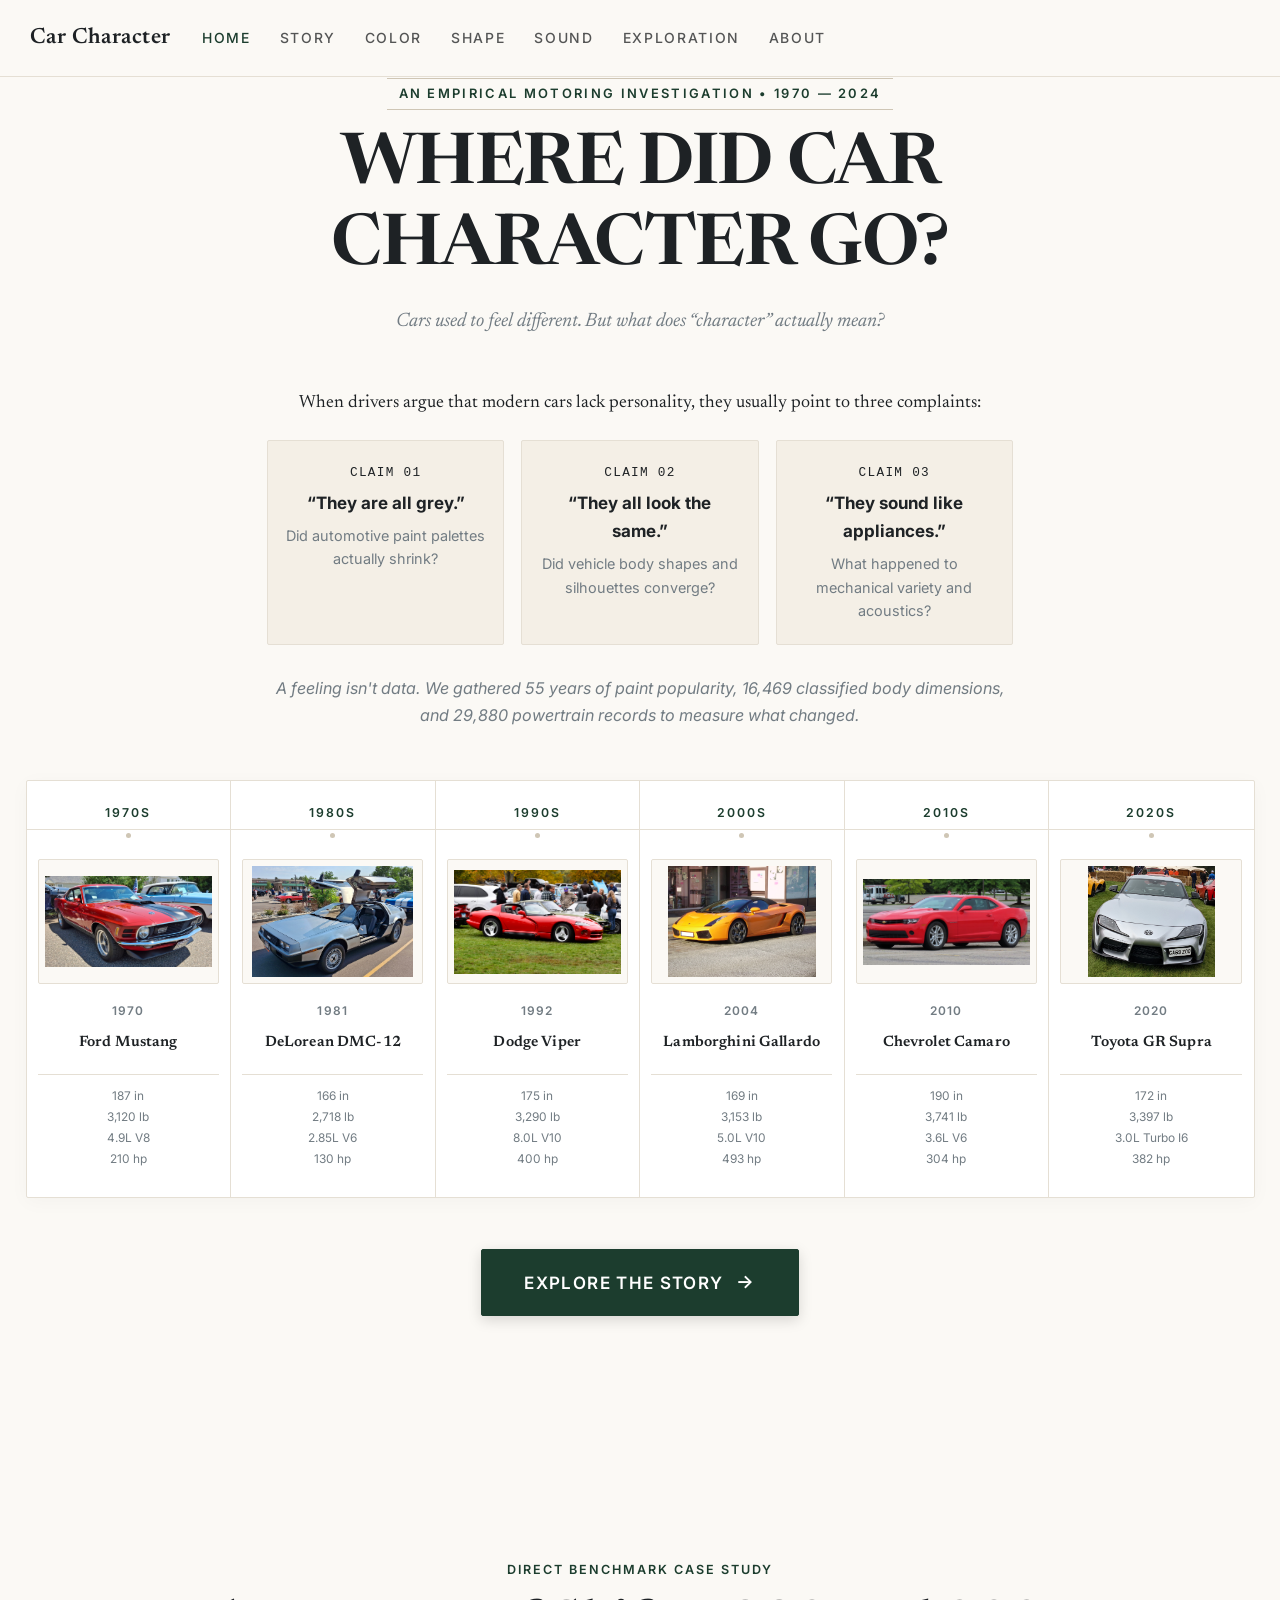
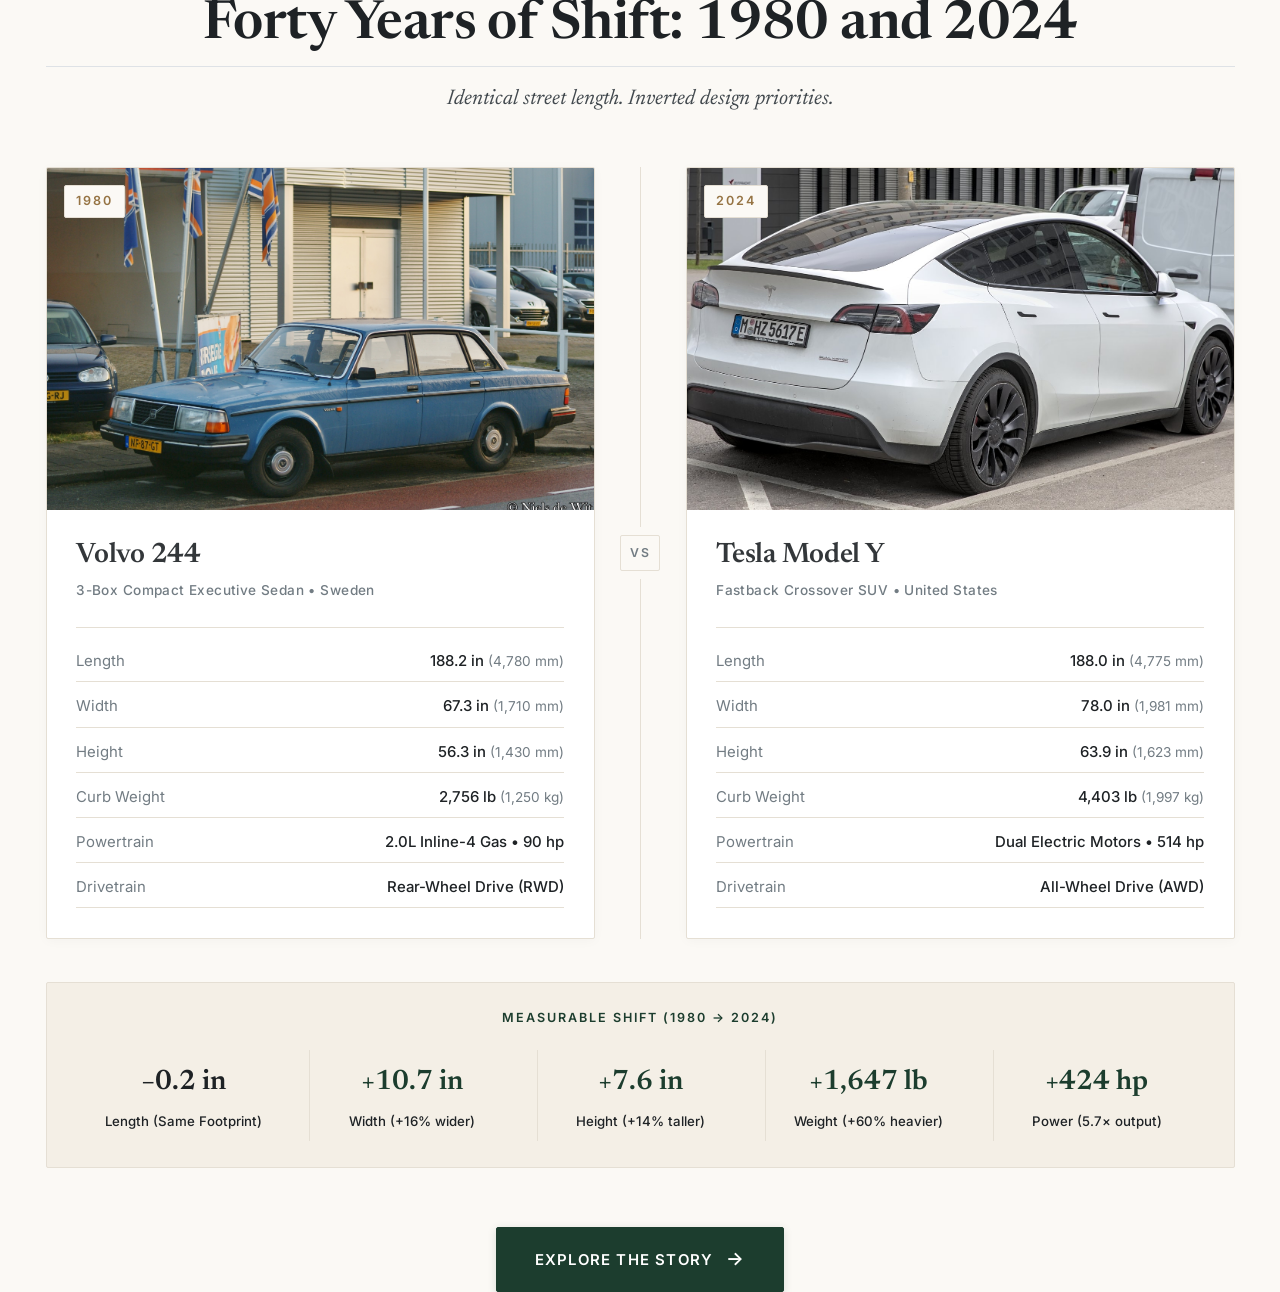
==== index.html @ 87f4a68a "Built site for gh-pages" ====
<!DOCTYPE html>
<html xmlns="http://www.w3.org/1999/xhtml" lang="en" xml:lang="en"><head>

<meta charset="utf-8">
<meta name="generator" content="quarto-1.10.18">

<meta name="viewport" content="width=device-width, initial-scale=1.0, user-scalable=yes">


<title>Car Character</title>
<style>
/* Default styles provided by pandoc.
** See https://pandoc.org/MANUAL.html#variables-for-html for config info.
*/
span.smallcaps{font-variant: small-caps;}
div.columns{display: flex; gap: 1.5em;}
div.column{flex: auto;}
@media screen {
div.columns{gap: min(4vw, 1.5em);}
div.column{overflow-x: auto;}
}
div.hanging-indent{margin-left: 1.5em; text-indent: -1.5em;}
ul.task-list{list-style: none;}
ul.task-list li input[type="checkbox"] {
  width: 0.8em;
  margin: 0 0.8em 0.2em -1em; /* quarto-specific, see https://github.com/quarto-dev/quarto-cli/issues/4556 */ 
  vertical-align: middle;
}
</style>


<script src="site_libs/quarto-nav/quarto-nav.js"></script>
<script src="site_libs/quarto-nav/headroom.min.js"></script>
<script src="site_libs/clipboard/clipboard.min.js"></script>
<script src="site_libs/quarto-search/autocomplete.umd.js"></script>
<script src="site_libs/quarto-search/fuse.min.js"></script>
<script src="site_libs/quarto-search/quarto-search.js"></script>
<meta name="quarto:offset" content="./">
<script src="site_libs/quarto-html/quarto.js" type="module"></script>
<script src="site_libs/quarto-html/tabsets/tabsets.js" type="module"></script>
<script src="site_libs/quarto-html/popper.min.js"></script>
<script src="site_libs/quarto-html/tippy.umd.min.js"></script>
<script src="site_libs/quarto-html/anchor.min.js"></script>
<link href="site_libs/quarto-html/tippy.css" rel="stylesheet">
<link href="site_libs/quarto-html/quarto-syntax-highlighting-64a204ab8560d761af7679ceaba22944.css" rel="stylesheet" id="quarto-text-highlighting-styles">
<script src="site_libs/bootstrap/bootstrap.min.js"></script>
<link href="site_libs/bootstrap/bootstrap-icons.css" rel="stylesheet">
<link href="site_libs/bootstrap/bootstrap-8f83ba16321a7fef8bc7299ee1375644.min.css" rel="stylesheet" append-hash="true" id="quarto-bootstrap" data-mode="light">
<script id="quarto-search-options" type="application/json">{
  "location": "navbar",
  "copy-button": false,
  "collapse-after": 3,
  "panel-placement": "end",
  "type": "overlay",
  "limit": 50,
  "keyboard-shortcut": [
    "f",
    "/",
    "s"
  ],
  "show-item-context": false,
  "language": {
    "search-no-results-text": "No results",
    "search-matching-documents-text": "matching documents",
    "search-copy-link-title": "Copy link to search",
    "search-hide-matches-text": "Hide additional matches",
    "search-more-match-text": "more match in this document",
    "search-more-matches-text": "more matches in this document",
    "search-clear-button-title": "Clear",
    "search-text-placeholder": "",
    "search-detached-cancel-button-title": "Cancel",
    "search-submit-button-title": "Submit",
    "search-label": "Search"
  }
}</script>


<link rel="stylesheet" href="styles.css">
</head>

<body class="nav-fixed fullcontent quarto-light">

<div id="quarto-search-results"></div>
  <header id="quarto-header" class="headroom fixed-top">
    <nav class="navbar navbar-expand-lg " data-bs-theme="dark">
      <div class="navbar-container container-fluid">
      <div class="navbar-brand-container mx-auto">
    <a class="navbar-brand" href="./index.html">
    <span class="navbar-title">Car Character</span>
    </a>
  </div>
            <div id="quarto-search" class="" title="Search"></div>
          <button class="navbar-toggler" type="button" data-bs-toggle="collapse" data-bs-target="#navbarCollapse" aria-controls="navbarCollapse" role="menu" aria-expanded="false" aria-label="Toggle navigation" onclick="if (window.quartoToggleHeadroom) { window.quartoToggleHeadroom(); }">
  <span class="navbar-toggler-icon"></span>
</button>
          <div class="collapse navbar-collapse" id="navbarCollapse">
            <ul class="navbar-nav navbar-nav-scroll me-auto">
  <li class="nav-item">
    <a class="nav-link active" href="./index.html" aria-current="page"> 
<span class="menu-text">Home</span></a>
  </li>  
  <li class="nav-item">
    <a class="nav-link" href="./story.html"> 
<span class="menu-text">Story</span></a>
  </li>  
  <li class="nav-item">
    <a class="nav-link" href="./color.html"> 
<span class="menu-text">Color</span></a>
  </li>  
  <li class="nav-item">
    <a class="nav-link" href="./shape.html"> 
<span class="menu-text">Shape</span></a>
  </li>  
  <li class="nav-item">
    <a class="nav-link" href="./sound.html"> 
<span class="menu-text">Sound</span></a>
  </li>  
  <li class="nav-item">
    <a class="nav-link" href="./exploration.html"> 
<span class="menu-text">Exploration</span></a>
  </li>  
  <li class="nav-item">
    <a class="nav-link" href="./about.html"> 
<span class="menu-text">About</span></a>
  </li>  
</ul>
          </div> <!-- /navcollapse -->
            <div class="quarto-navbar-tools">
</div>
      </div> <!-- /container-fluid -->
    </nav>
</header>
<!-- content -->
<div id="quarto-content" class="quarto-container page-layout-custom page-navbar">
<!-- sidebar -->
<!-- margin-sidebar -->
<!-- main -->




<div class="seven-decades-section">
  <!-- MAIN HERO HEADING -->
  <div class="seven-decades-header">
    <div class="hero-eyebrow">An Empirical Motoring Investigation • 1970 — 2024</div>
    <h1 class="timeline-headline" style="font-size: clamp(2.4rem, 5.5vw, 4.4rem); letter-spacing: -0.02em; text-transform: uppercase;">Where did car character go?</h1>
    <p class="timeline-subtitle" style="max-width: 680px; margin: 1rem auto 0; font-size: 1.15rem; color: var(--text-muted); line-height: 1.6;">
      Cars used to feel different. But what does “character” actually mean?
    </p>
  </div>

  <!-- THE THREE ENTHUSIAST CLAIMS -->
  <div style="max-width: 780px; margin: 0 auto 3rem; text-align: center; padding: 0 1rem;">
    <p style="font-family: var(--font-serif); font-size: 1.05rem; color: var(--text-ink); line-height: 1.7; margin-bottom: 1.25rem;">
      When drivers argue that modern cars lack personality, they usually point to three complaints:
    </p>
    <div style="display: grid; grid-template-columns: repeat(auto-fit, minmax(220px, 1fr)); gap: 1rem; margin-bottom: 1.75rem;">
      <div style="background: var(--bg-cream); border: 1px solid var(--border-rule); padding: 1.25rem 1rem; border-radius: 2px;">
        <span style="display:block; font-family: ui-monospace, monospace; font-size: 0.75rem; letter-spacing: 0.1em; color: var(--color-gold); margin-bottom: 0.35rem;">CLAIM 01</span>
        <strong style="color: var(--text-ink); font-size: 1rem;">“They are all grey.”</strong>
        <p style="font-size: 0.85rem; color: var(--text-muted); margin: 0.4rem 0 0;">Did automotive paint palettes actually shrink?</p>
      </div>
      <div style="background: var(--bg-cream); border: 1px solid var(--border-rule); padding: 1.25rem 1rem; border-radius: 2px;">
        <span style="display:block; font-family: ui-monospace, monospace; font-size: 0.75rem; letter-spacing: 0.1em; color: var(--color-gold); margin-bottom: 0.35rem;">CLAIM 02</span>
        <strong style="color: var(--text-ink); font-size: 1rem;">“They all look the same.”</strong>
        <p style="font-size: 0.85rem; color: var(--text-muted); margin: 0.4rem 0 0;">Did vehicle body shapes and silhouettes converge?</p>
      </div>
      <div style="background: var(--bg-cream); border: 1px solid var(--border-rule); padding: 1.25rem 1rem; border-radius: 2px;">
        <span style="display:block; font-family: ui-monospace, monospace; font-size: 0.75rem; letter-spacing: 0.1em; color: var(--color-gold); margin-bottom: 0.35rem;">CLAIM 03</span>
        <strong style="color: var(--text-ink); font-size: 1rem;">“They sound like appliances.”</strong>
        <p style="font-size: 0.85rem; color: var(--text-muted); margin: 0.4rem 0 0;">What happened to mechanical variety and acoustics?</p>
      </div>
    </div>
    <p style="font-size: 0.95rem; color: var(--text-muted); font-style: italic;">
      A feeling isn't data. We gathered 55 years of paint popularity, 16,469 classified body dimensions, and 29,880 powertrain records to measure what changed.
    </p>
  </div>

  <!-- SIX EQUAL VERTICAL PANELS: PHOTOGRAPHIC PROGRESSION -->
  <div class="seven-decades-container">
    <div class="timeline-horizon-line"></div>
    <div class="seven-decades-grid">

      <!-- 1970s -->
      <div class="decade-panel">
        <span class="panel-decade-badge">1970s</span>
        <div class="panel-horizon-node"></div>
        <div class="panel-image-frame">
          <img src="1970s/1970_ford_mustang.jpg" alt="1970 Ford Mustang" class="panel-car-img" loading="lazy">
        </div>
        <div class="panel-meta">
          <span class="panel-year">1970</span>
          <span class="panel-model">Ford Mustang</span>
          <div class="panel-specs">
            <span>187 in</span>
            <span>3,120 lb</span>
            <span>4.9L V8</span>
            <span>210 hp</span>
          </div>
        </div>
      </div>

      <!-- 1980s -->
      <div class="decade-panel">
        <span class="panel-decade-badge">1980s</span>
        <div class="panel-horizon-node"></div>
        <div class="panel-image-frame">
          <img src="1980s/1981_delorean_dmc12.jpg" alt="1981 DeLorean DMC-12" class="panel-car-img" loading="lazy">
        </div>
        <div class="panel-meta">
          <span class="panel-year">1981</span>
          <span class="panel-model">DeLorean DMC-12</span>
          <div class="panel-specs">
            <span>166 in</span>
            <span>2,718 lb</span>
            <span>2.85L V6</span>
            <span>130 hp</span>
          </div>
        </div>
      </div>

      <!-- 1990s -->
      <div class="decade-panel">
        <span class="panel-decade-badge">1990s</span>
        <div class="panel-horizon-node"></div>
        <div class="panel-image-frame">
          <img src="1990s/1992_dodge_viper.jpg" alt="1992 Dodge Viper" class="panel-car-img" loading="lazy">
        </div>
        <div class="panel-meta">
          <span class="panel-year">1992</span>
          <span class="panel-model">Dodge Viper</span>
          <div class="panel-specs">
            <span>175 in</span>
            <span>3,290 lb</span>
            <span>8.0L V10</span>
            <span>400 hp</span>
          </div>
        </div>
      </div>

      <!-- 2000s -->
      <div class="decade-panel">
        <span class="panel-decade-badge">2000s</span>
        <div class="panel-horizon-node"></div>
        <div class="panel-image-frame">
          <img src="2000s/2004_lamborghini_gallardo.jpg" alt="2004 Lamborghini Gallardo" class="panel-car-img" loading="lazy">
        </div>
        <div class="panel-meta">
          <span class="panel-year">2004</span>
          <span class="panel-model">Lamborghini Gallardo</span>
          <div class="panel-specs">
            <span>169 in</span>
            <span>3,153 lb</span>
            <span>5.0L V10</span>
            <span>493 hp</span>
          </div>
        </div>
      </div>

      <!-- 2010s -->
      <div class="decade-panel">
        <span class="panel-decade-badge">2010s</span>
        <div class="panel-horizon-node"></div>
        <div class="panel-image-frame">
          <img src="2010s/2010_chevrolet_camaro.jpg" alt="2010 Chevrolet Camaro" class="panel-car-img" loading="lazy">
        </div>
        <div class="panel-meta">
          <span class="panel-year">2010</span>
          <span class="panel-model">Chevrolet Camaro</span>
          <div class="panel-specs">
            <span>190 in</span>
            <span>3,741 lb</span>
            <span>3.6L V6</span>
            <span>304 hp</span>
          </div>
        </div>
      </div>

      <!-- 2020s -->
      <div class="decade-panel">
        <span class="panel-decade-badge">2020s</span>
        <div class="panel-horizon-node"></div>
        <div class="panel-image-frame">
          <img src="2020s/2020_toyota_gr_supra.jpg" alt="2020 Toyota GR Supra" class="panel-car-img" loading="lazy">
        </div>
        <div class="panel-meta">
          <span class="panel-year">2020</span>
          <span class="panel-model">Toyota GR Supra</span>
          <div class="panel-specs">
            <span>172 in</span>
            <span>3,397 lb</span>
            <span>3.0L Turbo I6</span>
            <span>382 hp</span>
          </div>
        </div>
      </div>

    </div>
  </div>

  <!-- MAIN CALL TO ACTION -->
  <div style="text-align: center; margin: 3rem 0 5rem;">
    <a href="story.html" class="final-cta-button" style="display: inline-flex; width: auto; padding: 1rem 2.5rem; font-size: 1rem; box-shadow: 0 4px 14px rgba(0,0,0,0.15);">
      <span>EXPLORE THE STORY</span>
      <span class="cta-arrow">→</span>
    </a>
  </div>
</div>

<!-- CASE STUDY: FORTY YEARS (1980 VS 2024) -->
<div class="comparison-section">
  <div class="comparison-header">
    <div class="comparison-eyebrow">Direct Benchmark Case Study</div>
    <h2 class="comparison-title">Forty Years of Shift: 1980 and 2024</h2>
    <p class="comparison-subtitle">Identical street length. Inverted design priorities.</p>
  </div>

  <div class="comparison-stage">
    <!-- Older Car: Volvo 244 -->
    <div class="car-card older-car">
      <div class="car-media">
        <img src="images/1980s.jpg" alt="1980 Volvo 244" class="car-photo">
        <span class="era-tag">1980</span>
      </div>
      <div class="car-meta">
        <h3 class="car-name">Volvo 244</h3>
        <div class="car-category">3-Box Compact Executive Sedan • Sweden</div>
        
        <dl class="car-specs-grid">
          <div class="spec-row">
            <dt>Length</dt>
            <dd>188.2 in <span class="spec-metric">(4,780 mm)</span></dd>
          </div>
          <div class="spec-row">
            <dt>Width</dt>
            <dd>67.3 in <span class="spec-metric">(1,710 mm)</span></dd>
          </div>
          <div class="spec-row">
            <dt>Height</dt>
            <dd>56.3 in <span class="spec-metric">(1,430 mm)</span></dd>
          </div>
          <div class="spec-row">
            <dt>Curb Weight</dt>
            <dd>2,756 lb <span class="spec-metric">(1,250 kg)</span></dd>
          </div>
          <div class="spec-row">
            <dt>Powertrain</dt>
            <dd>2.0L Inline-4 Gas • 90 hp</dd>
          </div>
          <div class="spec-row">
            <dt>Drivetrain</dt>
            <dd>Rear-Wheel Drive (RWD)</dd>
          </div>
        </dl>
      </div>
    </div>

    <!-- Divider / Time Bridge -->
    <div class="comparison-bridge">
      <div class="bridge-line"></div>
      <div class="bridge-badge">VS</div>
      <div class="bridge-line"></div>
    </div>

    <!-- Modern Car: Tesla Model Y -->
    <div class="car-card modern-car">
      <div class="car-media">
        <img src="images/2020s.jpg" alt="2020s Tesla Model Y" class="car-photo">
        <span class="era-tag">2024</span>
      </div>
      <div class="car-meta">
        <h3 class="car-name">Tesla Model Y</h3>
        <div class="car-category">Fastback Crossover SUV • United States</div>
        
        <dl class="car-specs-grid">
          <div class="spec-row">
            <dt>Length</dt>
            <dd>188.0 in <span class="spec-metric">(4,775 mm)</span></dd>
          </div>
          <div class="spec-row">
            <dt>Width</dt>
            <dd>78.0 in <span class="spec-metric">(1,981 mm)</span></dd>
          </div>
          <div class="spec-row">
            <dt>Height</dt>
            <dd>63.9 in <span class="spec-metric">(1,623 mm)</span></dd>
          </div>
          <div class="spec-row">
            <dt>Curb Weight</dt>
            <dd>4,403 lb <span class="spec-metric">(1,997 kg)</span></dd>
          </div>
          <div class="spec-row">
            <dt>Powertrain</dt>
            <dd>Dual Electric Motors • 514 hp</dd>
          </div>
          <div class="spec-row">
            <dt>Drivetrain</dt>
            <dd>All-Wheel Drive (AWD)</dd>
          </div>
        </dl>
      </div>
    </div>
  </div>

  <!-- Delta / Data Insight Strip -->
  <div class="comparison-delta-strip">
    <div class="delta-header">MEASURABLE SHIFT (1980 → 2024)</div>
    <div class="delta-grid">
      <div class="delta-item">
        <span class="delta-value">−0.2 in</span>
        <span class="delta-label">Length (Same Footprint)</span>
      </div>
      <div class="delta-item highlight">
        <span class="delta-value">+10.7 in</span>
        <span class="delta-label">Width (+16% wider)</span>
      </div>
      <div class="delta-item highlight">
        <span class="delta-value">+7.6 in</span>
        <span class="delta-label">Height (+14% taller)</span>
      </div>
      <div class="delta-item highlight">
        <span class="delta-value">+1,647 lb</span>
        <span class="delta-label">Weight (+60% heavier)</span>
      </div>
      <div class="delta-item highlight">
        <span class="delta-value">+424 hp</span>
        <span class="delta-label">Power (5.7× output)</span>
      </div>
    </div>
  </div>

  <!-- Navigation CTA Box -->
  <div style="text-align: center; margin: 3.5rem 0 1rem;">
    <a href="story.html" class="final-cta-button" style="display: inline-flex; width: auto; padding: 0.95rem 2.25rem;">
      <span>EXPLORE THE STORY</span>
      <span class="cta-arrow">→</span>
    </a>
  </div>
</div>




<script id="quarto-html-after-body" type="application/javascript">
  window.document.addEventListener("DOMContentLoaded", function (event) {
    const icon = "";
    const anchorJS = new window.AnchorJS();
    anchorJS.options = {
      placement: 'right',
      icon: icon
    };
    anchorJS.add('.anchored');
    const isCodeAnnotation = (el) => {
      for (const clz of el.classList) {
        if (clz.startsWith('code-annotation-')) {                     
          return true;
        }
      }
      return false;
    }
    const onCopySuccess = function(e) {
      // button target
      const button = e.trigger;
      // don't keep focus
      button.blur();
      // flash "checked"
      button.classList.add('code-copy-button-checked');
      var currentTitle = button.getAttribute("title");
      button.setAttribute("title", "Copied!");
      let tooltip;
      if (window.bootstrap) {
        button.setAttribute("data-bs-toggle", "tooltip");
        button.setAttribute("data-bs-placement", "left");
        button.setAttribute("data-bs-title", "Copied!");
        tooltip = new bootstrap.Tooltip(button, 
          { trigger: "manual", 
            customClass: "code-copy-button-tooltip",
            offset: [0, -8]});
        tooltip.show();    
      }
      setTimeout(function() {
        if (tooltip) {
          tooltip.hide();
          button.removeAttribute("data-bs-title");
          button.removeAttribute("data-bs-toggle");
          button.removeAttribute("data-bs-placement");
        }
        button.setAttribute("title", currentTitle);
        button.classList.remove('code-copy-button-checked');
      }, 1000);
      // clear code selection
      e.clearSelection();
    }
    const getTextToCopy = function(trigger) {
      const outerScaffold = trigger.parentElement.cloneNode(true);
      const codeEl = outerScaffold.querySelector('code');
      for (const childEl of codeEl.children) {
        if (isCodeAnnotation(childEl)) {
          childEl.remove();
        }
      }
      return codeEl.innerText;
    }
    const clipboard = new window.ClipboardJS('.code-copy-button:not([data-in-quarto-modal])', {
      text: getTextToCopy
    });
    clipboard.on('success', onCopySuccess);
    if (window.document.getElementById('quarto-embedded-source-code-modal')) {
      const clipboardModal = new window.ClipboardJS('.code-copy-button[data-in-quarto-modal]', {
        text: getTextToCopy,
        container: window.document.getElementById('quarto-embedded-source-code-modal')
      });
      clipboardModal.on('success', onCopySuccess);
    }
      var localhostRegex = new RegExp(/^(?:http|https):\/\/localhost\:?[0-9]*\//);
      var mailtoRegex = new RegExp(/^mailto:/);
        var filterRegex = new RegExp('/' + window.location.host + '/');
      var isInternal = (href) => {
          return filterRegex.test(href) || localhostRegex.test(href) || mailtoRegex.test(href);
      }
      // Inspect non-navigation links and adorn them if external
     var links = window.document.querySelectorAll('a[href]:not(.nav-link):not(.navbar-brand):not(.toc-action):not(.sidebar-link):not(.sidebar-item-toggle):not(.pagination-link):not(.no-external):not([aria-hidden]):not(.dropdown-item):not(.quarto-navigation-tool):not(.about-link)');
      for (var i=0; i<links.length; i++) {
        const link = links[i];
        if (!isInternal(link.href)) {
          // undo the damage that might have been done by quarto-nav.js in the case of
          // links that we want to consider external
          if (link.dataset.originalHref !== undefined) {
            link.href = link.dataset.originalHref;
          }
        }
      }
    function tippyHover(el, contentFn, onTriggerFn, onUntriggerFn) {
      const config = {
        allowHTML: true,
        maxWidth: 500,
        delay: 100,
        arrow: false,
        appendTo: function(el) {
            return el.parentElement;
        },
        interactive: true,
        interactiveBorder: 10,
        theme: 'quarto',
        placement: 'bottom-start',
      };
      if (contentFn) {
        config.content = contentFn;
      }
      if (onTriggerFn) {
        config.onTrigger = onTriggerFn;
      }
      if (onUntriggerFn) {
        config.onUntrigger = onUntriggerFn;
      }
      window.tippy(el, config); 
    }
    const noterefs = window.document.querySelectorAll('a[role="doc-noteref"]');
    for (var i=0; i<noterefs.length; i++) {
      const ref = noterefs[i];
      tippyHover(ref, function() {
        // use id or data attribute instead here
        let href = ref.getAttribute('data-footnote-href') || ref.getAttribute('href');
        try { href = new URL(href).hash; } catch {}
        const id = href.replace(/^#\/?/, "");
        const note = window.document.getElementById(id);
        if (note) {
          return note.innerHTML;
        } else {
          return "";
        }
      });
    }
    const xrefs = window.document.querySelectorAll('a.quarto-xref');
    const processXRef = (id, note) => {
      // Strip column container classes
      const stripColumnClz = (el) => {
        el.classList.remove("page-full", "page-columns");
        if (el.children) {
          for (const child of el.children) {
            stripColumnClz(child);
          }
        }
      }
      stripColumnClz(note)
      if (id === null || id.startsWith('sec-')) {
        // Special case sections, only their first couple elements
        const container = document.createElement("div");
        if (note.children && note.children.length > 2) {
          container.appendChild(note.children[0].cloneNode(true));
          for (let i = 1; i < note.children.length; i++) {
            const child = note.children[i];
            if (child.tagName === "P" && child.innerText === "") {
              continue;
            } else {
              container.appendChild(child.cloneNode(true));
              break;
            }
          }
          if (window.Quarto?.typesetMath) {
            window.Quarto.typesetMath(container);
          }
          return container.innerHTML
        } else {
          if (window.Quarto?.typesetMath) {
            window.Quarto.typesetMath(note);
          }
          return note.innerHTML;
        }
      } else {
        // Remove any anchor links if they are present
        const anchorLink = note.querySelector('a.anchorjs-link');
        if (anchorLink) {
          anchorLink.remove();
        }
        if (window.Quarto?.typesetMath) {
          window.Quarto.typesetMath(note);
        }
        if (note.classList.contains("callout")) {
          return note.outerHTML;
        } else {
          return note.innerHTML;
        }
      }
    }
    for (var i=0; i<xrefs.length; i++) {
      const xref = xrefs[i];
      tippyHover(xref, undefined, function(instance) {
        instance.disable();
        let url = xref.getAttribute('href');
        let hash = undefined; 
        if (url.startsWith('#')) {
          hash = url;
        } else {
          try { hash = new URL(url).hash; } catch {}
        }
        if (hash) {
          const id = hash.replace(/^#\/?/, "");
          const note = window.document.getElementById(id);
          if (note !== null) {
            try {
              const html = processXRef(id, note.cloneNode(true));
              instance.setContent(html);
            } finally {
              instance.enable();
              instance.show();
            }
          } else {
            // See if we can fetch this
            fetch(url.split('#')[0])
            .then(res => res.text())
            .then(html => {
              const parser = new DOMParser();
              const htmlDoc = parser.parseFromString(html, "text/html");
              const note = htmlDoc.getElementById(id);
              if (note !== null) {
                const html = processXRef(id, note);
                instance.setContent(html);
              } 
            }).finally(() => {
              instance.enable();
              instance.show();
            });
          }
        } else {
          // See if we can fetch a full url (with no hash to target)
          // This is a special case and we should probably do some content thinning / targeting
          fetch(url)
          .then(res => res.text())
          .then(html => {
            const parser = new DOMParser();
            const htmlDoc = parser.parseFromString(html, "text/html");
            const note = htmlDoc.querySelector('main.content');
            if (note !== null) {
              // This should only happen for chapter cross references
              // (since there is no id in the URL)
              // remove the first header
              if (note.children.length > 0 && note.children[0].tagName === "HEADER") {
                note.children[0].remove();
              }
              const html = processXRef(null, note);
              instance.setContent(html);
            } 
          }).finally(() => {
            instance.enable();
            instance.show();
          });
        }
      }, function(instance) {
      });
    }
        let selectedAnnoteEl;
        const selectorForAnnotation = ( cell, annotation) => {
          let cellAttr = 'data-code-cell="' + cell + '"';
          let lineAttr = 'data-code-annotation="' +  annotation + '"';
          const selector = 'span[' + cellAttr + '][' + lineAttr + ']';
          return selector;
        }
        const selectCodeLines = (annoteEl) => {
          const doc = window.document;
          const targetCell = annoteEl.getAttribute("data-target-cell");
          const targetAnnotation = annoteEl.getAttribute("data-target-annotation");
          const annoteSpan = window.document.querySelector(selectorForAnnotation(targetCell, targetAnnotation));
          const lines = annoteSpan.getAttribute("data-code-lines").split(",");
          const lineIds = lines.map((line) => {
            return targetCell + "-" + line;
          })
          let top = null;
          let height = null;
          let parent = null;
          if (lineIds.length > 0) {
              //compute the position of the single el (top and bottom and make a div)
              const el = window.document.getElementById(lineIds[0]);
              top = el.offsetTop;
              height = el.offsetHeight;
              parent = el.parentElement.parentElement;
            if (lineIds.length > 1) {
              const lastEl = window.document.getElementById(lineIds[lineIds.length - 1]);
              const bottom = lastEl.offsetTop + lastEl.offsetHeight;
              height = bottom - top;
            }
            if (top !== null && height !== null && parent !== null) {
              // cook up a div (if necessary) and position it 
              let div = window.document.getElementById("code-annotation-line-highlight");
              if (div === null) {
                div = window.document.createElement("div");
                div.setAttribute("id", "code-annotation-line-highlight");
                div.style.position = 'absolute';
                parent.appendChild(div);
              }
              div.style.top = top - 2 + "px";
              div.style.height = height + 4 + "px";
              div.style.left = 0;
              let gutterDiv = window.document.getElementById("code-annotation-line-highlight-gutter");
              if (gutterDiv === null) {
                gutterDiv = window.document.createElement("div");
                gutterDiv.setAttribute("id", "code-annotation-line-highlight-gutter");
                gutterDiv.style.position = 'absolute';
                const codeCell = window.document.getElementById(targetCell);
                const gutter = codeCell.querySelector('.code-annotation-gutter');
                gutter.appendChild(gutterDiv);
              }
              gutterDiv.style.top = top - 2 + "px";
              gutterDiv.style.height = height + 4 + "px";
            }
            selectedAnnoteEl = annoteEl;
          }
        };
        const unselectCodeLines = () => {
          const elementsIds = ["code-annotation-line-highlight", "code-annotation-line-highlight-gutter"];
          elementsIds.forEach((elId) => {
            const div = window.document.getElementById(elId);
            if (div) {
              div.remove();
            }
          });
          selectedAnnoteEl = undefined;
        };
          // Handle positioning of the toggle
      window.addEventListener(
        "resize",
        throttle(() => {
          elRect = undefined;
          if (selectedAnnoteEl) {
            selectCodeLines(selectedAnnoteEl);
          }
        }, 10)
      );
      function throttle(fn, ms) {
      let throttle = false;
      let timer;
        return (...args) => {
          if(!throttle) { // first call gets through
              fn.apply(this, args);
              throttle = true;
          } else { // all the others get throttled
              if(timer) clearTimeout(timer); // cancel #2
              timer = setTimeout(() => {
                fn.apply(this, args);
                timer = throttle = false;
              }, ms);
          }
        };
      }
        // Attach click handler to the DT
        const annoteDls = window.document.querySelectorAll('dt[data-target-cell]');
        for (const annoteDlNode of annoteDls) {
          annoteDlNode.addEventListener('click', (event) => {
            const clickedEl = event.target;
            if (clickedEl !== selectedAnnoteEl) {
              unselectCodeLines();
              const activeEl = window.document.querySelector('dt[data-target-cell].code-annotation-active');
              if (activeEl) {
                activeEl.classList.remove('code-annotation-active');
              }
              selectCodeLines(clickedEl);
              clickedEl.classList.add('code-annotation-active');
            } else {
              // Unselect the line
              unselectCodeLines();
              clickedEl.classList.remove('code-annotation-active');
            }
          });
        }
    const findCites = (el) => {
      const parentEl = el.parentElement;
      if (parentEl) {
        const cites = parentEl.dataset.cites;
        if (cites) {
          return {
            el,
            cites: cites.split(' ')
          };
        } else {
          return findCites(el.parentElement)
        }
      } else {
        return undefined;
      }
    };
    var bibliorefs = window.document.querySelectorAll('a[role="doc-biblioref"]');
    for (var i=0; i<bibliorefs.length; i++) {
      const ref = bibliorefs[i];
      const citeInfo = findCites(ref);
      if (citeInfo) {
        tippyHover(citeInfo.el, function() {
          var popup = window.document.createElement('div');
          citeInfo.cites.forEach(function(cite) {
            var citeDiv = window.document.createElement('div');
            citeDiv.classList.add('hanging-indent');
            citeDiv.classList.add('csl-entry');
            var biblioDiv = window.document.getElementById('ref-' + cite);
            if (biblioDiv) {
              citeDiv.innerHTML = biblioDiv.innerHTML;
            }
            popup.appendChild(citeDiv);
          });
          return popup.innerHTML;
        });
      }
    }
  });
  </script>
</div> <!-- /content -->




</body></html>
---- styles.css ----
/* ==========================================================================
   BRITISH MOTORING EDITORIAL DESIGN SYSTEM
   Refined, Understated, Editorial Typography & Warm Paper Palette
   ========================================================================== */

@import url('https://fonts.googleapis.com/css2?family=Newsreader:ital,opsz,wght@0,6..72,400..700;1,6..72,400..700&family=Inter:wght@300;400;500;600&display=swap');

:root {
  --font-serif: "Newsreader", "Baskerville", "Georgia", "Times New Roman", serif;
  --font-sans: "Inter", -apple-system, BlinkMacSystemFont, "Segoe UI", Roboto, sans-serif;
  
  /* Primary British editorial palette */
  --bg-paper: #fbf9f5;
  --bg-cream: #f4efe6;
  --bg-stone: #ebe5d8;
  --bg-card: #ffffff;
  
  /* Contrast dark sections (British racing green / navy / charcoal) */
  --bg-dark-racing: #142a20;
  --bg-dark-navy: #151e27;
  --bg-dark-charcoal: #1e2225;
  
  /* Typography ink tones */
  --text-ink: #1e2225;
  --text-body: #42494e;
  --text-muted: #727c83;
  --text-faint: #9ea7ad;
  --text-light: #f7f5ef;
  --text-light-muted: #b8c1c5;
  
  /* Restrained dividers & hairline rules */
  --border-rule: #e5dfd4;
  --border-strong: #cfc6b5;
  --border-dark-rule: rgba(255, 255, 255, 0.12);
  
  /* Natural accents */
  --accent-racing-green: #1c3d2e;
  --accent-brass: #967444;
  --accent-burgundy: #742d33;
  --accent-faded-red: #a43936;
}

body {
  background-color: var(--bg-paper);
  color: var(--text-ink);
  font-family: var(--font-sans);
  line-height: 1.65;
  -webkit-font-smoothing: antialiased;
  -moz-osx-font-smoothing: grayscale;
}

/* Journal Masthead Navbar */
.navbar {
  background-color: var(--bg-paper) !important;
  border-bottom: 1px solid var(--border-rule) !important;
  box-shadow: none !important;
  padding: 0.85rem 1.5rem;
}

.navbar .navbar-brand {
  font-family: var(--font-serif);
  font-size: 1.3rem;
  font-weight: 600;
  letter-spacing: 0.02em;
  color: var(--text-ink) !important;
}

.navbar .nav-link {
  font-family: var(--font-sans);
  font-size: 0.82rem;
  font-weight: 500;
  letter-spacing: 0.12em;
  text-transform: uppercase;
  color: var(--text-secondary) !important;
  padding: 0.45rem 0.85rem !important;
  transition: color 0.2s ease;
}

.navbar .nav-link:hover,
.navbar .nav-link.active {
  color: var(--accent-racing-green) !important;
}

.navbar-toggler {
  border-color: var(--border-rule) !important;
}

/* Editorial Hero Header */
.hero-section {
  position: relative;
  background-color: var(--bg-paper);
  padding: 5rem 1.5rem 4.5rem;
  color: var(--text-ink);
  overflow: hidden;
  border-bottom: 1px solid var(--border-rule);
}

.hero-header {
  position: relative;
  z-index: 10;
  text-align: center;
  max-width: 820px;
  margin: 0 auto;
}

.hero-eyebrow {
  display: inline-block;
  font-family: var(--font-sans);
  font-size: 0.76rem;
  font-weight: 600;
  letter-spacing: 0.18em;
  text-transform: uppercase;
  color: var(--accent-racing-green);
  margin-bottom: 1rem;
  padding: 0.25rem 0.65rem;
  background: transparent;
  border-top: 1px solid var(--border-strong);
  border-bottom: 1px solid var(--border-strong);
  border-left: none;
  border-right: none;
  border-radius: 0;
}

.hero-title {
  font-family: var(--font-serif);
  font-size: clamp(2.4rem, 5vw, 3.8rem);
  font-weight: 600;
  letter-spacing: -0.01em;
  color: var(--text-ink);
  margin: 0.5rem 0 1rem;
  line-height: 1.15;
  text-shadow: none;
}

.hero-subtitle {
  font-family: var(--font-serif);
  font-size: clamp(1.1rem, 2vw, 1.35rem);
  font-style: italic;
  font-weight: 400;
  line-height: 1.6;
  color: var(--text-body);
  margin-top: 0.85rem;
  max-width: 680px;
  margin-left: auto;
  margin-right: auto;
  text-shadow: none;
}

/* ==========================================================================
   ONE CAR — SEVEN DECADES: Continuous Automotive Timeline
   ========================================================================== */

.seven-decades-section {
  position: relative;
  z-index: 5;
  width: 100%;
  max-width: 1360px;
  margin: 0 auto;
  padding: 4.5rem 1.5rem 4rem;
  background: var(--bg-paper);
}

.seven-decades-header {
  text-align: center;
  max-width: 820px;
  margin: 0 auto 3rem;
}

.timeline-headline {
  font-family: var(--font-serif);
  font-size: clamp(2.2rem, 4.5vw, 3.4rem);
  font-weight: 600;
  letter-spacing: -0.01em;
  color: var(--text-ink);
  margin: 0 0 0.85rem;
  line-height: 1.15;
  text-shadow: none;
}

.timeline-subtitle {
  font-family: var(--font-serif);
  font-size: clamp(1.05rem, 1.8vw, 1.25rem);
  font-weight: 400;
  line-height: 1.6;
  color: var(--text-body);
  margin: 0;
  font-style: italic;
}

/* Timeline Container & Grid */
.seven-decades-container {
  position: relative;
  width: 100%;
  background: var(--bg-card);
  border: 1px solid var(--border-rule);
  box-shadow: 0 4px 20px rgba(0, 0, 0, 0.03);
  overflow: hidden;
  border-radius: 2px;
}

/* Subtle continuous horizontal connecting line */
.timeline-horizon-line {
  position: absolute;
  top: 48px;
  left: 0;
  right: 0;
  height: 1px;
  background: var(--border-rule);
  z-index: 1;
  pointer-events: none;
}

.seven-decades-grid {
  position: relative;
  z-index: 2;
  display: grid;
  grid-template-columns: repeat(6, 1fr);
  width: 100%;
}

/* Individual Vertical Decade Panel */
.decade-panel {
  display: flex;
  flex-direction: column;
  align-items: center;
  padding: 1.35rem 0.65rem 1.75rem;
  border-right: 1px solid var(--border-rule);
  position: relative;
  background: transparent;
  transition: background 0.25s ease;
  min-width: 0;
}

.decade-panel:last-child {
  border-right: none;
}

.decade-panel:hover {
  background: var(--bg-cream);
}

.panel-decade-badge {
  font-family: var(--font-sans);
  font-size: 0.72rem;
  font-weight: 600;
  letter-spacing: 0.16em;
  color: var(--accent-racing-green);
  text-transform: uppercase;
  margin-bottom: 0.55rem;
  transition: color 0.2s ease;
}

.panel-horizon-node {
  width: 5px;
  height: 5px;
  border-radius: 50%;
  background: var(--border-strong);
  margin-bottom: 1.25rem;
  transition: transform 0.2s ease, background-color 0.2s ease;
}

.decade-panel:hover .panel-horizon-node {
  transform: scale(1.4);
  background: var(--accent-racing-green);
}

/* Car Photography Frame */
.panel-image-frame {
  width: 100%;
  height: 125px;
  display: flex;
  align-items: center;
  justify-content: center;
  background: var(--bg-paper);
  border: 1px solid var(--border-rule);
  border-radius: 2px;
  padding: 6px;
  overflow: hidden;
  margin-bottom: 1rem;
}

.panel-car-img {
  width: 100%;
  height: 100%;
  object-fit: contain;
  object-position: center;
  filter: contrast(1.02);
  transition: transform 0.4s ease;
}

.decade-panel:hover .panel-car-img {
  transform: scale(1.05);
}

/* Panel Meta Information */
.panel-meta {
  width: 100%;
  text-align: center;
  display: flex;
  flex-direction: column;
}

.panel-year {
  font-family: var(--font-sans);
  font-size: 0.7rem;
  font-weight: 600;
  letter-spacing: 0.1em;
  color: var(--text-muted);
}

.panel-model {
  font-family: var(--font-serif);
  font-size: 0.88rem;
  font-weight: 600;
  letter-spacing: 0.01em;
  color: var(--text-ink);
  margin: 0.2rem 0 0.75rem;
  line-height: 1.25;
  min-height: 2.2rem;
  display: flex;
  align-items: center;
  justify-content: center;
}

/* Technical Specification List */
.panel-specs {
  font-family: var(--font-sans);
  font-size: 0.7rem;
  color: var(--text-muted);
  line-height: 1.6;
  border-top: 1px solid var(--border-rule);
  padding-top: 0.65rem;
  display: flex;
  flex-direction: column;
  gap: 0.1rem;
}

.panel-specs span {
  display: block;
  white-space: nowrap;
}

/* Timeline Outro & Lead-in Transition */
.seven-decades-outro {
  text-align: center;
  max-width: 760px;
  margin: 3.5rem auto 1rem;
}

.outro-statement {
  font-family: var(--font-serif);
  font-size: clamp(1.15rem, 2vw, 1.4rem);
  font-style: italic;
  font-weight: 400;
  color: var(--text-ink);
  margin-bottom: 1.5rem;
  line-height: 1.5;
}

.outro-transition-box {
  background: var(--bg-cream);
  border: 1px solid var(--border-rule);
  border-radius: 2px;
  padding: 1.75rem 2.25rem;
  margin-top: 1rem;
}

.transition-question {
  font-family: var(--font-serif);
  font-size: clamp(1.15rem, 2vw, 1.4rem);
  font-weight: 600;
  color: var(--text-ink);
  margin: 0 0 0.45rem;
}

.transition-subtext {
  font-size: 0.95rem;
  color: var(--text-secondary);
  margin: 0;
  line-height: 1.55;
}

/* Responsive: Tablet (768px - 1050px) */
@media (max-width: 1050px) {
  .seven-decades-grid {
    grid-template-columns: repeat(6, minmax(130px, 1fr));
    overflow-x: auto;
    -webkit-overflow-scrolling: touch;
  }
  
  .timeline-horizon-line {
    width: 780px;
  }
}

/* Responsive: Mobile (< 768px) */
@media (max-width: 767px) {
  .seven-decades-container {
    background: transparent;
    border: none;
    box-shadow: none;
  }

  .timeline-horizon-line {
    display: none;
  }

  .seven-decades-grid {
    display: flex;
    flex-direction: column;
    gap: 1.5rem;
  }

  .decade-panel {
    border-right: none;
    border: 1px solid var(--border-rule);
    background: var(--bg-card);
    border-radius: 2px;
    padding: 1.25rem 1.25rem 1.5rem;
    width: 100%;
  }

  .panel-horizon-node {
    display: none;
  }

  .panel-image-frame {
    height: 190px;
    margin-bottom: 1rem;
  }

  .panel-model {
    min-height: auto;
  }

  .panel-specs {
    flex-direction: row;
    flex-wrap: wrap;
    justify-content: center;
    gap: 0.75rem;
  }
}

/* ==========================================================================
   Two-Car Visual Comparison Section
   ========================================================================== */

.comparison-section {
  max-width: 1240px;
  margin: 4.5rem auto 5.5rem;
  padding: 0 1.5rem;
}

.comparison-header {
  text-align: center;
  margin-bottom: 3rem;
}

.comparison-eyebrow {
  font-family: var(--font-sans);
  font-size: 0.74rem;
  font-weight: 600;
  letter-spacing: 0.16em;
  text-transform: uppercase;
  color: var(--accent-racing-green);
  margin-bottom: 0.75rem;
}

.comparison-title {
  font-family: var(--font-serif);
  font-size: clamp(2rem, 4.2vw, 3.2rem);
  font-weight: 600;
  letter-spacing: -0.01em;
  color: var(--text-ink);
  margin: 0 0 0.85rem;
  text-transform: none;
}

.comparison-subtitle {
  font-family: var(--font-serif);
  font-size: clamp(1.05rem, 1.8vw, 1.25rem);
  color: var(--text-body);
  font-style: italic;
  max-width: 650px;
  margin: 0 auto;
  line-height: 1.6;
}

/* Side-by-Side Comparison Stage */
.comparison-stage {
  display: flex;
  align-items: stretch;
  gap: 1.5rem;
  position: relative;
  margin-bottom: 2.5rem;
}

.car-card {
  flex: 1;
  background: var(--bg-card);
  border: 1px solid var(--border-rule);
  border-radius: 2px;
  overflow: hidden;
  display: flex;
  flex-direction: column;
  transition: border-color 0.25s ease, box-shadow 0.25s ease;
  box-shadow: 0 2px 12px rgba(0, 0, 0, 0.03);
}

.car-card:hover {
  border-color: var(--border-strong);
  box-shadow: 0 6px 20px rgba(0, 0, 0, 0.06);
}

.car-media {
  position: relative;
  width: 100%;
  aspect-ratio: 16 / 10;
  background: var(--bg-cream);
  overflow: hidden;
}

.car-photo {
  width: 100%;
  height: 100%;
  object-fit: cover;
  transition: transform 0.5s ease;
}

.car-card:hover .car-photo {
  transform: scale(1.02);
}

.era-tag {
  position: absolute;
  top: 1rem;
  left: 1rem;
  background: var(--bg-paper);
  border: 1px solid var(--border-rule);
  color: var(--accent-racing-green);
  font-family: var(--font-sans);
  font-size: 0.74rem;
  font-weight: 600;
  letter-spacing: 0.1em;
  padding: 0.3rem 0.65rem;
  border-radius: 2px;
}

.car-meta {
  padding: 1.75rem;
  display: flex;
  flex-direction: column;
  flex-grow: 1;
}

.car-name {
  font-family: var(--font-serif);
  font-size: 1.65rem;
  font-weight: 600;
  color: var(--text-ink);
  margin: 0 0 0.35rem;
  letter-spacing: -0.01em;
}

.car-category {
  font-family: var(--font-sans);
  font-size: 0.8rem;
  color: var(--text-muted);
  margin-bottom: 1.5rem;
  font-weight: 500;
  letter-spacing: 0.03em;
}

/* Specs Table / Grid */
.car-specs-grid {
  margin: 0;
  padding: 0;
  display: flex;
  flex-direction: column;
  gap: 0.7rem;
  border-top: 1px solid var(--border-rule);
  padding-top: 1.25rem;
}

.spec-row {
  display: flex;
  justify-content: space-between;
  align-items: baseline;
  font-size: 0.88rem;
  padding-bottom: 0.45rem;
  border-bottom: 1px solid var(--border-rule);
}

.spec-row dt {
  color: var(--text-muted);
  font-weight: 400;
}

.spec-row dd {
  margin: 0;
  color: var(--text-ink);
  font-weight: 500;
  font-family: var(--font-sans);
}

.spec-metric {
  color: var(--text-muted);
  font-size: 0.8rem;
  font-weight: 400;
}

/* Central Bridge / VS */
.comparison-bridge {
  display: flex;
  flex-direction: column;
  align-items: center;
  justify-content: center;
  width: 40px;
  position: relative;
}

.bridge-line {
  flex: 1;
  width: 1px;
  background: var(--border-rule);
}

.bridge-badge {
  background: var(--bg-paper);
  border: 1px solid var(--border-rule);
  color: var(--text-muted);
  font-family: var(--font-sans);
  font-size: 0.72rem;
  font-weight: 600;
  letter-spacing: 0.1em;
  padding: 0.4rem 0.55rem;
  border-radius: 2px;
  margin: 0.5rem 0;
}

/* Data Insight Strip */
.comparison-delta-strip {
  background: var(--bg-cream);
  border: 1px solid var(--border-rule);
  border-radius: 2px;
  padding: 1.5rem 2rem;
  margin-bottom: 3rem;
}

.delta-header {
  font-family: var(--font-sans);
  font-size: 0.74rem;
  font-weight: 600;
  letter-spacing: 0.16em;
  color: var(--accent-racing-green);
  margin-bottom: 1.25rem;
  text-align: center;
}

.delta-grid {
  display: grid;
  grid-template-columns: repeat(auto-fit, minmax(180px, 1fr));
  gap: 1.25rem;
  text-align: center;
}

.delta-item {
  display: flex;
  flex-direction: column;
  gap: 0.35rem;
  padding: 0.5rem;
  border-left: 1px solid var(--border-rule);
}

.delta-item:first-child {
  border-left: none;
}

.delta-value {
  font-family: var(--font-serif);
  font-size: 1.65rem;
  font-weight: 600;
  color: var(--text-ink);
}

.delta-item.highlight .delta-value {
  color: var(--accent-racing-green);
}

.delta-label {
  font-family: var(--font-sans);
  font-size: 0.78rem;
  color: var(--text-secondary);
  font-weight: 500;
}

/* Editorial Observation & Narrative */
.comparison-narrative {
  background: var(--bg-card);
  border: 1px solid var(--border-rule);
  border-radius: 2px;
  padding: 2.5rem 3rem;
}

.narrative-heading {
  font-family: var(--font-serif);
  font-size: 1.5rem;
  font-weight: 600;
  color: var(--text-ink);
  margin: 0 0 1.25rem;
  letter-spacing: -0.01em;
}

.narrative-body p {
  color: var(--text-body);
  font-size: 1.05rem;
  line-height: 1.7;
  margin-bottom: 1.25rem;
}

.narrative-body p:last-child {
  margin-bottom: 0;
}

.narrative-question {
  margin-top: 1.75rem;
  padding-top: 1.5rem;
  border-top: 1px solid var(--border-rule);
}

.narrative-question em {
  font-family: var(--font-serif);
  color: var(--accent-racing-green);
  font-size: 1.25rem;
  font-style: italic;
  font-weight: 400;
  display: block;
}

/* Responsive Stacking */
@media (max-width: 900px) {
  .comparison-stage {
    flex-direction: column;
  }

  .comparison-bridge {
    flex-direction: row;
    width: 100%;
    margin: 0.75rem 0;
  }

  .bridge-line {
    width: auto;
    height: 1px;
    background: var(--border-rule);
  }

  .delta-item {
    border-left: none;
    border-bottom: 1px solid var(--border-rule);
    padding-bottom: 1rem;
  }

  .delta-item:last-child {
    border-bottom: none;
  }

  .comparison-narrative {
    padding: 1.75rem;
  }
}


/* ==========================================================================
   Home Page: Decade Color Palette Section (1970 - 2024)
   ========================================================================== */

.home-palette-section {
  padding: 5rem 1.5rem 6rem;
  max-width: 1280px;
  margin: 0 auto;
  border-top: 1px solid var(--border-rule);
  background: var(--bg-paper);
}

.home-palette-header {
  text-align: center;
  max-width: 900px;
  margin: 0 auto 3rem;
}

.palette-eyebrow {
  font-family: var(--font-sans);
  font-size: 0.74rem;
  font-weight: 600;
  letter-spacing: 0.16em;
  text-transform: uppercase;
  color: var(--accent-racing-green);
  margin-bottom: 0.85rem;
  display: inline-block;
}

.palette-statement {
  font-family: var(--font-serif);
  font-size: clamp(2rem, 4.2vw, 3.2rem);
  font-weight: 600;
  letter-spacing: -0.01em;
  color: var(--text-ink);
  margin: 0 0 0.85rem;
  line-height: 1.15;
  text-shadow: none;
  text-transform: none;
}

.palette-question {
  font-family: var(--font-serif);
  font-size: clamp(1.05rem, 1.8vw, 1.25rem);
  color: var(--text-body);
  font-style: italic;
  margin: 0;
  line-height: 1.6;
}

.home-palette-card {
  background: var(--bg-card);
  border: 1px solid var(--border-rule);
  border-radius: 2px;
  padding: 2.25rem;
  box-shadow: 0 4px 20px rgba(0, 0, 0, 0.03);
}

.palette-toolbar {
  display: flex;
  flex-direction: column;
  gap: 0.85rem;
  background: var(--bg-cream);
  border: 1px solid var(--border-rule);
  border-radius: 2px;
  padding: 1rem 1.25rem;
  margin-bottom: 2rem;
}

.palette-legend {
  display: flex;
  flex-wrap: wrap;
  gap: 0.6rem 1rem;
  align-items: center;
}

.palette-legend-item {
  display: inline-flex;
  align-items: center;
  gap: 0.45rem;
  font-family: var(--font-sans);
  font-size: 0.78rem;
  color: var(--text-body);
}

.legend-swatch {
  width: 11px;
  height: 11px;
  border-radius: 2px;
  display: inline-block;
  flex-shrink: 0;
}

.palette-readout {
  font-family: var(--font-sans);
  font-size: 0.82rem;
  color: var(--text-ink);
  background: var(--bg-card);
  padding: 0.45rem 0.85rem;
  border-radius: 2px;
  border: 1px solid var(--border-rule);
  min-height: 24px;
}

.readout-idle {
  color: var(--text-muted);
  font-style: italic;
}

.mobile-scroll-hint {
  display: none;
  font-family: var(--font-sans);
  font-size: 0.72rem;
  color: var(--accent-racing-green);
  margin-bottom: 0.75rem;
  text-align: center;
  letter-spacing: 0.05em;
}

/* 6 Decade Columns Grid */
.palette-decades-grid {
  display: grid;
  grid-template-columns: repeat(6, 1fr);
  gap: 1.25rem;
  margin: 1.5rem 0;
}

.decade-palette-column {
  display: flex;
  flex-direction: column;
  gap: 0.65rem;
  background: var(--bg-paper);
  border: 1px solid var(--border-rule);
  border-radius: 2px;
  padding: 0.85rem 0.5rem;
  transition: border-color 0.2s ease;
}

.decade-palette-column:hover {
  border-color: var(--border-strong);
}

.column-header {
  display: flex;
  flex-direction: column;
  align-items: center;
  gap: 2px;
}

.column-decade {
  font-family: var(--font-serif);
  font-size: 1.15rem;
  font-weight: 600;
  letter-spacing: 0.01em;
  color: var(--text-ink);
}

.column-range {
  font-family: var(--font-sans);
  font-size: 0.72rem;
  color: var(--text-muted);
}

.column-pillar {
  height: 480px;
  display: flex;
  flex-direction: column;
  width: 100%;
  border-radius: 2px;
  overflow: hidden;
  border: 1px solid var(--border-rule);
  background: var(--bg-cream);
  box-shadow: none;
}

.palette-slice {
  display: flex;
  align-items: center;
  justify-content: center;
  overflow: hidden;
  width: 100%;
  transition: filter 0.15s ease;
  cursor: pointer;
  user-select: none;
}

.palette-slice:hover {
  filter: brightness(1.1);
}

.palette-slice.is-compact {
  font-size: 0;
}

.slice-pct {
  font-family: var(--font-sans);
  font-size: 0.74rem;
  font-weight: 600;
  letter-spacing: -0.01em;
}

.column-footer {
  display: flex;
  flex-direction: column;
  align-items: center;
  gap: 2px;
  padding-top: 0.25rem;
}

.footer-highlight {
  display: flex;
  align-items: baseline;
  gap: 4px;
}

.footer-pct {
  font-family: var(--font-serif);
  font-size: 1.15rem;
  font-weight: 600;
  color: var(--accent-racing-green);
}

.footer-label {
  font-family: var(--font-sans);
  font-size: 0.72rem;
  font-weight: 600;
  color: var(--text-muted);
  text-transform: uppercase;
  letter-spacing: 0.05em;
}

.footer-sub {
  font-family: var(--font-sans);
  font-size: 0.7rem;
  color: var(--text-muted);
}

.palette-card-footer {
  display: flex;
  justify-content: space-between;
  align-items: center;
  flex-wrap: wrap;
  gap: 1.25rem;
  padding-top: 1.5rem;
  margin-top: 1.5rem;
  border-top: 1px solid var(--border-rule);
}

.palette-source-text {
  font-size: 0.8rem;
  color: var(--text-muted);
  line-height: 1.5;
  flex: 1;
  min-width: 280px;
}

.palette-cta-wrapper {
  flex-shrink: 0;
}

.palette-cta-btn {
  display: inline-flex;
  align-items: center;
  gap: 0.5rem;
  font-family: var(--font-sans);
  font-size: 0.8rem;
  font-weight: 600;
  letter-spacing: 0.08em;
  text-transform: uppercase;
  color: var(--accent-racing-green);
  text-decoration: none;
  padding: 0.6rem 1.1rem;
  background: var(--bg-cream);
  border: 1px solid var(--border-rule);
  border-radius: 2px;
  transition: all 0.2s ease;
}

.palette-cta-btn:hover {
  background: var(--bg-stone);
  border-color: var(--border-strong);
  color: var(--accent-racing-green);
}

@media (max-width: 960px) {
  .palette-decades-grid {
    gap: 0.5rem;
  }
  .column-pillar {
    height: 420px;
  }
  .slice-pct {
    font-size: 0.68rem;
  }
}

@media (max-width: 680px) {
  .home-palette-card {
    padding: 1.25rem;
  }
  .mobile-scroll-hint {
    display: block;
  }
  .palette-decades-grid {
    display: flex;
    overflow-x: auto;
    scroll-snap-type: x mandatory;
    -webkit-overflow-scrolling: touch;
    gap: 0.75rem;
    padding-bottom: 0.75rem;
  }
  .decade-palette-column {
    flex: 0 0 135px;
    min-width: 135px;
    scroll-snap-align: start;
  }
  .column-pillar {
    height: 380px;
  }
}


/* ==========================================================================
   Documentary Story Page Styles
   ========================================================================== */

.story-wrapper {
  background-color: var(--bg-paper);
  color: var(--text-ink);
  font-family: var(--font-sans);
  overflow-x: hidden;
}

/* Section 1: Story Opening */
.story-hero {
  position: relative;
  min-height: 80vh;
  display: flex;
  flex-direction: column;
  justify-content: center;
  align-items: center;
  text-align: center;
  padding: 5rem 1.5rem 4rem;
  background-color: var(--bg-cream);
  overflow: hidden;
  border-bottom: 1px solid var(--border-rule);
}

.story-hero-content {
  position: relative;
  z-index: 2;
  max-width: 880px;
  margin: 0 auto;
  width: 100%;
}

.story-eyebrow {
  font-family: var(--font-sans);
  font-size: 0.74rem;
  font-weight: 600;
  letter-spacing: 0.18em;
  text-transform: uppercase;
  color: var(--accent-racing-green);
  margin-bottom: 1.25rem;
  display: inline-block;
  padding: 0.25rem 0.65rem;
  background: transparent;
  border-top: 1px solid var(--border-strong);
  border-bottom: 1px solid var(--border-strong);
  border-left: none;
  border-right: none;
  border-radius: 0;
}

.story-title {
  font-family: var(--font-serif);
  font-size: clamp(2.4rem, 5.5vw, 4.2rem);
  font-weight: 600;
  letter-spacing: -0.01em;
  line-height: 1.12;
  color: var(--text-ink);
  margin: 0 0 2rem;
  text-shadow: none;
}

/* Framed Specimen Showcase Car */
.hero-car-frame {
  max-width: 820px;
  margin: 0 auto 2.5rem;
  background: var(--bg-card);
  border: 1px solid var(--border-rule);
  border-radius: 2px;
  overflow: hidden;
  box-shadow: 0 4px 20px rgba(0, 0, 0, 0.04);
  text-align: left;
}

.frame-top-bar {
  display: flex;
  justify-content: space-between;
  align-items: center;
  padding: 0.65rem 1.25rem;
  background: var(--bg-paper);
  border-bottom: 1px solid var(--border-rule);
  font-family: var(--font-sans);
  font-size: 0.76rem;
}

.frame-tag {
  color: var(--accent-racing-green);
  font-weight: 600;
  letter-spacing: 0.12em;
  text-transform: uppercase;
}

.frame-sub {
  color: var(--text-muted);
  letter-spacing: 0.04em;
}

.frame-viewport {
  position: relative;
  width: 100%;
  height: 420px;
  overflow: hidden;
  background: var(--bg-cream);
}

.frame-car-img {
  width: 100%;
  height: 100%;
  object-fit: cover;
  object-position: center 55%;
  filter: contrast(1.02);
  display: block;
  transition: transform 0.6s ease;
}

.hero-car-frame:hover .frame-car-img {
  transform: scale(1.02);
}

.frame-bottom-bar {
  padding: 0.75rem 1.25rem;
  font-size: 0.85rem;
  color: var(--text-body);
  background: var(--bg-paper);
  border-top: 1px solid var(--border-rule);
  line-height: 1.5;
  font-family: var(--font-serif);
  font-style: italic;
}

.story-subtitles {
  max-width: 740px;
  margin: 0 auto 2rem;
}

.story-lead {
  font-family: var(--font-serif);
  font-size: clamp(1.2rem, 2.2vw, 1.5rem);
  font-style: italic;
  font-weight: 400;
  line-height: 1.55;
  color: var(--text-ink);
  text-shadow: none;
  margin: 0 0 1rem;
}

.story-question {
  font-family: var(--font-sans);
  font-size: clamp(1rem, 1.8vw, 1.2rem);
  color: var(--text-secondary);
  line-height: 1.6;
  margin: 0;
}

.scroll-prompt {
  display: inline-flex;
  flex-direction: column;
  align-items: center;
  gap: 0.4rem;
  font-family: var(--font-sans);
  font-size: 0.72rem;
  font-weight: 600;
  letter-spacing: 0.16em;
  color: var(--text-muted);
  text-transform: uppercase;
  margin-top: 1rem;
}

.scroll-arrow {
  font-size: 1.2rem;
  color: var(--accent-racing-green);
  animation: bounce 2s infinite;
}

/* Section Layout */
.story-container {
  max-width: 1120px;
  margin: 0 auto;
  padding: 2rem 1.5rem 6rem;
}

.story-section {
  padding: 4.5rem 0 3rem;
  border-bottom: 1px solid var(--border-rule);
}

.section-badge {
  font-family: var(--font-sans);
  font-size: 0.74rem;
  font-weight: 600;
  letter-spacing: 0.16em;
  text-transform: uppercase;
  color: var(--accent-racing-green);
  margin-bottom: 0.75rem;
}

.section-heading {
  font-family: var(--font-serif);
  font-size: clamp(2rem, 4.2vw, 3.2rem);
  font-weight: 600;
  letter-spacing: -0.01em;
  color: var(--text-ink);
  margin: 0 0 1.5rem;
}

.editorial-text p {
  font-size: 1.15rem;
  line-height: 1.75;
  color: var(--text-body);
  font-weight: 400;
  margin: 0 0 1.25rem;
}

/* Sequence Grid of Cars: Grouped by Decade */
.car-sequence-wrapper {
  margin: 3.5rem 0;
  display: flex;
  flex-direction: column;
  gap: 2.5rem;
}

.decade-gallery-block {
  background: var(--bg-card);
  border: 1px solid var(--border-rule);
  border-radius: 2px;
  padding: 1.75rem;
  box-shadow: 0 2px 10px rgba(0, 0, 0, 0.02);
}

.decade-gallery-header {
  display: flex;
  align-items: baseline;
  justify-content: space-between;
  border-bottom: 1px solid var(--border-rule);
  padding-bottom: 0.65rem;
  margin-bottom: 1.25rem;
  flex-wrap: wrap;
  gap: 0.5rem;
}

.decade-gallery-title {
  font-family: var(--font-serif);
  font-size: 1.35rem;
  font-weight: 600;
  color: var(--accent-racing-green);
  letter-spacing: 0.02em;
}

.decade-gallery-sub {
  font-family: var(--font-serif);
  font-size: 0.88rem;
  color: var(--text-muted);
  font-style: italic;
}

.decade-cars-grid {
  display: grid;
  grid-template-columns: repeat(3, 1fr);
  gap: 1.25rem;
}

@media (max-width: 850px) {
  .decade-cars-grid {
    grid-template-columns: 1fr;
  }
}

.sequence-card {
  background: var(--bg-paper);
  border: 1px solid var(--border-rule);
  border-radius: 2px;
  overflow: hidden;
  transition: border-color 0.25s ease;
  box-shadow: 0 2px 6px rgba(0, 0, 0, 0.02);
}

.sequence-card:hover {
  border-color: var(--border-strong);
}

.sequence-img-wrap {
  height: 170px;
  overflow: hidden;
  position: relative;
  background: var(--bg-cream);
}

.sequence-img-wrap img {
  width: 100%;
  height: 100%;
  object-fit: cover;
  transition: transform 0.4s ease;
}

.sequence-card:hover .sequence-img-wrap img {
  transform: scale(1.03);
}

.sequence-caption {
  padding: 1rem;
  background: var(--bg-card);
  display: flex;
  flex-direction: column;
  gap: 0.25rem;
}

.seq-year {
  font-family: var(--font-sans);
  font-size: 0.72rem;
  font-weight: 600;
  letter-spacing: 0.08em;
  color: var(--text-muted);
}

.seq-name {
  font-family: var(--font-serif);
  font-size: 1.05rem;
  font-weight: 600;
  color: var(--text-ink);
}

.seq-desc {
  font-family: var(--font-sans);
  font-size: 0.8rem;
  color: var(--text-body);
  line-height: 1.45;
}

/* Editorial Bridge */
.editorial-bridge {
  text-align: center;
  padding: 4rem 1rem;
  margin: 3.5rem 0;
  background: var(--bg-cream);
  border-top: 1px solid var(--border-rule);
  border-bottom: 1px solid var(--border-rule);
}

.dramatic-phrases {
  list-style: none;
  padding: 0;
  margin: 0 0 2rem;
  display: flex;
  flex-direction: column;
  gap: 0.6rem;
}

.dramatic-phrases li {
  font-family: var(--font-serif);
  font-size: clamp(1.2rem, 2.2vw, 1.6rem);
  font-style: italic;
  color: var(--text-ink);
  letter-spacing: 0.01em;
}

.whisper-text {
  font-family: var(--font-serif);
  font-size: 1.2rem;
  color: var(--text-muted);
  font-style: italic;
  margin: 0 0 1rem;
}

.dramatic-statement {
  font-family: var(--font-serif);
  font-size: clamp(2.2rem, 4.5vw, 3.6rem);
  font-weight: 600;
  color: var(--text-ink);
  margin: 0 0 2rem;
  line-height: 1.15;
  text-shadow: none;
}

.inquiry-box {
  background: var(--bg-card);
  border: 1px solid var(--border-rule);
  border-radius: 2px;
  padding: 2rem;
  max-width: 720px;
  margin: 0 auto;
  text-align: center;
}

.inquiry-box p {
  font-size: 1.1rem;
  line-height: 1.6;
  color: var(--text-body);
  margin: 0 0 0.5rem;
}

.highlighted-inquiry {
  font-family: var(--font-serif);
  font-size: 1.35rem !important;
  font-style: italic !important;
  font-weight: 600 !important;
  color: var(--accent-racing-green) !important;
  margin-top: 0.5rem !important;
}

/* Chapter 01: Color */
.chapter-marker {
  font-family: var(--font-sans);
  font-size: 0.74rem;
  font-weight: 600;
  letter-spacing: 0.16em;
  color: var(--accent-racing-green);
  text-transform: uppercase;
  margin-bottom: 0.75rem;
}

.investigation-title {
  font-family: var(--font-serif);
  font-size: clamp(2.2rem, 4.5vw, 3.4rem);
  font-weight: 600;
  letter-spacing: -0.01em;
  color: var(--text-ink);
  margin: 0 0 1.5rem;
}

.editorial-intro p {
  font-size: 1.15rem;
  line-height: 1.75;
  color: var(--text-body);
  margin-bottom: 1rem;
  max-width: 800px;
}

/* Color Visualization Card (1970 - 2024 Continuous Timeline) */
.color-viz-card {
  background: var(--bg-card);
  border: 1px solid var(--border-rule);
  border-radius: 2px;
  padding: 2.25rem;
  margin: 3rem 0;
  box-shadow: 0 4px 20px rgba(0, 0, 0, 0.03);
}

.viz-header {
  margin-bottom: 1.5rem;
}

.viz-title-block {
  display: flex;
  flex-direction: column;
}

.viz-heading {
  font-family: var(--font-serif);
  font-size: 1.35rem;
  font-weight: 600;
  color: var(--text-ink);
  margin: 0 0 0.35rem;
}

.viz-subheading {
  font-size: 0.88rem;
  color: var(--text-muted);
  margin: 0;
}

/* Header Bar: Legend & Active Readout */
.color-viz-controls-bar {
  position: relative;
  background: var(--bg-cream);
  border: 1px solid var(--border-rule);
  border-radius: 2px;
  padding: 0.85rem 1.2rem;
  margin-bottom: 1.5rem;
  display: flex;
  flex-direction: column;
  gap: 0.65rem;
}

.color-legend {
  display: flex;
  flex-wrap: wrap;
  gap: 0.55rem;
}

.legend-chip {
  display: inline-flex;
  align-items: center;
  gap: 0.45rem;
  padding: 0.25rem 0.55rem;
  background: var(--bg-card);
  border: 1px solid var(--border-rule);
  border-radius: 2px;
  font-family: var(--font-sans);
  font-size: 0.75rem;
  color: var(--text-body);
}

.legend-color-box {
  width: 10px;
  height: 10px;
  border-radius: 2px;
}

.legend-color-label {
  font-size: 0.75rem;
  color: var(--text-body);
}

.timeline-hover-readout {
  font-family: var(--font-sans);
  font-size: 0.8rem;
  color: var(--text-body);
  background: var(--bg-card);
  padding: 0.45rem 0.85rem;
  border-radius: 2px;
  border: 1px solid var(--border-rule);
  min-height: 28px;
  display: flex;
  align-items: center;
}

.readout-prompt {
  color: var(--text-muted);
  font-style: italic;
}

.readout-active-content {
  display: flex;
  flex-wrap: wrap;
  align-items: center;
  gap: 0.45rem;
}

.readout-year {
  color: var(--accent-racing-green);
  font-weight: 700;
  font-size: 0.88rem;
}

.readout-chips {
  color: var(--text-body);
}

.readout-chip strong {
  color: var(--text-ink);
}

.readout-summary {
  color: var(--text-muted);
  font-weight: 500;
  margin-left: 0.35rem;
}

/* Continuous Color Timeline Stream (1970 - 2024) */
.color-timeline-stream {
  display: flex;
  flex-direction: column;
  gap: 5px;
  margin: 1.5rem 0;
}

.timeline-row {
  display: flex;
  align-items: center;
  gap: 0.85rem;
  padding: 0.3rem 0.5rem;
  border-radius: 2px;
  border: 1px solid transparent;
  transition: background 0.15s ease, border-color 0.15s ease;
  cursor: pointer;
}

.timeline-row:hover, .timeline-row.is-selected-row {
  background: var(--bg-cream);
  border-color: var(--border-rule);
}

.timeline-row.decade-start {
  margin-top: 0.85rem;
  padding-top: 0.55rem;
  border-top: 1px solid var(--border-rule);
}

.row-year-col {
  width: 75px;
  display: flex;
  align-items: center;
  justify-content: space-between;
  flex-shrink: 0;
}

.row-year-label {
  font-family: var(--font-sans);
  font-size: 0.82rem;
  font-weight: 600;
  color: var(--text-body);
}

.timeline-row.decade-start .row-year-label {
  color: var(--accent-racing-green);
  font-weight: 700;
  font-size: 0.9rem;
}

.decade-pill {
  font-size: 0.65rem;
  font-family: var(--font-sans);
  font-weight: 600;
  background: var(--bg-cream);
  color: var(--accent-racing-green);
  padding: 1px 4px;
  border-radius: 2px;
  border: 1px solid var(--border-rule);
}

.row-bar-wrap {
  flex: 1;
  height: 28px;
  background: var(--bg-paper);
  border-radius: 2px;
  overflow: hidden;
  border: 1px solid var(--border-rule);
  box-shadow: none;
}

.row-stacked-bar {
  display: flex;
  height: 100%;
  width: 100%;
}

.bar-seg {
  height: 100%;
  display: flex;
  align-items: center;
  justify-content: center;
  font-family: var(--font-sans);
  font-size: 0.72rem;
  font-weight: 600;
  letter-spacing: -0.01em;
  overflow: hidden;
  white-space: nowrap;
  transition: filter 0.15s ease;
  user-select: none;
}

.bar-seg:hover {
  filter: brightness(1.1);
}

.bar-seg.is-narrow {
  font-size: 0;
}

.row-small-labels {
  display: flex;
  align-items: center;
  gap: 0.3rem;
  min-width: 160px;
  flex-wrap: wrap;
  flex-shrink: 0;
}

.micro-badge {
  font-family: var(--font-sans);
  font-size: 0.68rem;
  color: var(--text-muted);
  background: var(--bg-paper);
  padding: 2px 5px;
  border-radius: 2px;
  border: 1px solid var(--border-rule);
  display: inline-flex;
  align-items: center;
  gap: 4px;
  white-space: nowrap;
}

.badge-dot {
  width: 6px;
  height: 6px;
  border-radius: 50%;
  display: inline-block;
}

.viz-footer-note {
  margin-top: 1.25rem;
  font-size: 0.8rem;
  color: var(--text-muted);
  text-align: center;
  line-height: 1.5;
}

/* Diversity Investigation */
.diversity-investigation {
  background: var(--bg-cream);
  border: 1px solid var(--border-rule);
  border-left: 3px solid var(--accent-racing-green);
  border-radius: 2px;
  padding: 2.5rem;
  margin: 3.5rem 0;
}

.investigation-badge {
  font-family: var(--font-sans);
  font-size: 0.74rem;
  font-weight: 600;
  letter-spacing: 0.16em;
  color: var(--accent-racing-green);
  text-transform: uppercase;
  margin-bottom: 0.75rem;
}

.diversity-lead {
  font-family: var(--font-serif);
  font-size: 1.25rem;
  line-height: 1.6;
  color: var(--text-ink);
  margin-bottom: 0.75rem;
}

.diversity-answer-bridge {
  font-family: var(--font-serif);
  font-size: 1.3rem;
  font-weight: 600;
  font-style: italic;
  color: var(--accent-racing-green);
  margin: 1.5rem 0;
}

.metric-explainer-card {
  background: var(--bg-card);
  border: 1px solid var(--border-rule);
  border-radius: 2px;
  padding: 1.75rem;
  margin-top: 1.5rem;
}

.metric-header {
  margin-bottom: 1rem;
}

.metric-tag {
  font-family: var(--font-sans);
  font-size: 0.72rem;
  font-weight: 600;
  letter-spacing: 0.15em;
  color: var(--text-muted);
  text-transform: uppercase;
}

.metric-name {
  font-family: var(--font-serif);
  font-size: 1.25rem;
  font-weight: 600;
  color: var(--text-ink);
  margin: 0.3rem 0 0;
}

.metric-formula-explanation p {
  font-size: 1.05rem;
  line-height: 1.6;
  color: var(--text-body);
  margin-bottom: 0.75rem;
}

.metric-plain-english {
  font-size: 0.9rem;
  color: var(--text-muted);
  line-height: 1.6;
}

.metric-stats-grid {
  display: grid;
  grid-template-columns: repeat(auto-fit, minmax(230px, 1fr));
  gap: 1.5rem;
  margin-top: 2rem;
  padding-top: 1.5rem;
  border-top: 1px solid var(--border-rule);
}

.metric-stat-box {
  background: var(--bg-card);
  border: 1px solid var(--border-rule);
  border-radius: 2px;
  padding: 1.5rem 1.25rem;
  text-align: center;
}

.stat-era {
  font-family: var(--font-sans);
  font-size: 0.75rem;
  font-weight: 600;
  color: var(--text-muted);
  letter-spacing: 0.08em;
}

.stat-number {
  font-family: var(--font-serif);
  font-size: 2.8rem;
  font-weight: 600;
  margin: 0.2rem 0;
}

.color-vibrant {
  color: var(--accent-racing-green);
}

.color-muted {
  color: var(--text-muted);
}

.stat-label {
  font-family: var(--font-sans);
  font-size: 0.85rem;
  font-weight: 600;
  color: var(--text-ink);
  margin-bottom: 0.5rem;
}

.stat-detail {
  font-size: 0.8rem;
  color: var(--text-muted);
  line-height: 1.5;
}

/* Chapter Transition */
.chapter-transition {
  text-align: center;
  padding: 5rem 1rem 4rem;
  border-top: 1px solid var(--border-rule);
  margin-top: 4rem;
  background: var(--bg-paper);
}

.transition-divider {
  width: 40px;
  height: 1px;
  background: var(--accent-racing-green);
  margin: 0 auto 2.5rem;
}

.transition-statement {
  font-family: var(--font-serif);
  font-size: clamp(2rem, 4vw, 3.2rem);
  font-weight: 600;
  color: var(--text-ink);
  margin: 0 0 1rem;
}

.transition-sub {
  font-family: var(--font-serif);
  font-size: clamp(1.1rem, 2vw, 1.35rem);
  color: var(--text-secondary);
  font-style: italic;
  margin: 0 0 2.5rem;
}

.next-chapter-teaser {
  display: inline-flex;
  flex-direction: column;
  align-items: center;
  gap: 0.5rem;
}

.teaser-label {
  font-family: var(--font-sans);
  font-size: 0.72rem;
  letter-spacing: 0.16em;
  color: var(--text-muted);
  text-transform: uppercase;
}

.teaser-title {
  font-family: var(--font-serif);
  font-size: 1.6rem;
  font-weight: 600;
  color: var(--accent-racing-green);
}

.teaser-arrow {
  font-size: 1.3rem;
  color: var(--accent-racing-green);
  animation: bounce 2s infinite;
}

@keyframes bounce {
  0%, 20%, 50%, 80%, 100% { transform: translateY(0); }
  40% { transform: translateY(8px); }
  60% { transform: translateY(4px); }
}

@media (max-width: 850px) {
  .frame-viewport {
    height: 260px;
  }
  .row-small-labels {
    display: none;
  }
}

/* ==========================================================================
   02 — SHAPE SECTION STYLES
   ========================================================================== */

.shape-intro-header {
  margin: 4.5rem 0 3rem;
  text-align: left;
}

.shape-intro-lead {
  font-family: var(--font-serif);
  font-size: clamp(1.15rem, 2.2vw, 1.4rem);
  color: var(--text-ink);
  line-height: 1.7;
  max-width: 820px;
  margin-bottom: 1.25rem;
}

.shape-intro-sub {
  font-family: var(--font-serif);
  font-size: clamp(1rem, 1.8vw, 1.2rem);
  color: var(--text-secondary);
  font-style: italic;
  max-width: 820px;
  line-height: 1.6;
}

/* 2. Visual Silhouette Gallery */
.silhouette-section {
  margin: 4rem 0;
}

.silhouette-header-block {
  margin-bottom: 2rem;
}

.silhouette-eyebrow {
  font-family: var(--font-sans);
  font-size: 0.74rem;
  font-weight: 600;
  letter-spacing: 0.16em;
  color: var(--accent-racing-green);
  text-transform: uppercase;
  margin-bottom: 0.5rem;
}

.silhouette-heading {
  font-family: var(--font-serif);
  font-size: clamp(1.5rem, 3vw, 2.2rem);
  font-weight: 600;
  color: var(--text-ink);
  margin: 0 0 0.5rem;
}

.silhouette-sub {
  color: var(--text-muted);
  font-size: 0.95rem;
  max-width: 760px;
  line-height: 1.6;
}

.silhouette-grid {
  display: grid;
  grid-template-columns: repeat(3, 1fr);
  gap: 1.5rem;
}

@media (max-width: 1024px) {
  .silhouette-grid {
    grid-template-columns: repeat(2, 1fr);
  }
}

@media (max-width: 640px) {
  .silhouette-grid {
    grid-template-columns: 1fr;
  }
}

.silhouette-card {
  background: var(--bg-card);
  border: 1px solid var(--border-rule);
  border-radius: 2px;
  overflow: hidden;
  display: flex;
  flex-direction: column;
  transition: border-color 0.25s ease, box-shadow 0.25s ease;
  box-shadow: 0 2px 8px rgba(0, 0, 0, 0.02);
}

.silhouette-card:hover {
  border-color: var(--border-strong);
  box-shadow: 0 4px 16px rgba(0, 0, 0, 0.04);
}

.silhouette-card-header {
  display: flex;
  justify-content: space-between;
  align-items: center;
  padding: 0.6rem 0.85rem;
  background: var(--bg-cream);
  border-bottom: 1px solid var(--border-rule);
}

.silhouette-frame {
  height: 180px;
  background: var(--bg-cream);
  position: relative;
  overflow: hidden;
  display: flex;
  align-items: center;
  justify-content: center;
  border-bottom: 1px solid var(--border-rule);
}

.silhouette-img {
  width: 100%;
  height: 100%;
  object-fit: contain;
  padding: 0.75rem;
  filter: contrast(1.02);
  transition: transform 0.4s ease;
}

.silhouette-card:hover .silhouette-img {
  transform: scale(1.02);
}

.silhouette-era-pill {
  position: static;
  background: var(--bg-paper);
  border: 1px solid var(--border-rule);
  color: var(--accent-racing-green);
  font-family: var(--font-sans);
  font-size: 0.72rem;
  font-weight: 600;
  padding: 0.2rem 0.55rem;
  border-radius: 2px;
}

.silhouette-info {
  padding: 1.25rem;
  display: flex;
  flex-direction: column;
  flex: 1;
}

.sil-year-badge {
  font-family: var(--font-sans);
  font-size: 0.74rem;
  color: var(--text-muted);
  font-weight: 600;
  letter-spacing: 0.06em;
  margin-bottom: 0;
}

.sil-car-title {
  font-family: var(--font-serif);
  font-size: 1.15rem;
  font-weight: 600;
  color: var(--text-ink);
  margin: 0 0 0.5rem;
}

.sil-profile-desc {
  font-size: 0.85rem;
  color: var(--text-body);
  line-height: 1.55;
  margin-bottom: 1rem;
  flex: 1;
}

.sil-traits {
  display: flex;
  flex-wrap: wrap;
  gap: 0.35rem;
  border-top: 1px solid var(--border-rule);
  padding-top: 0.75rem;
}

.sil-trait {
  font-family: var(--font-sans);
  font-size: 0.72rem;
  color: var(--text-muted);
  background: var(--bg-paper);
  padding: 0.2rem 0.5rem;
  border-radius: 2px;
  border: 1px solid var(--border-rule);
}

/* 3. Transition Statement */
.measure-statement-card {
  text-align: center;
  padding: 4.5rem 1.5rem;
  margin: 4rem 0;
  background: var(--bg-cream);
  border-top: 1px solid var(--border-rule);
  border-bottom: 1px solid var(--border-rule);
}

.measure-main-statement {
  font-family: var(--font-serif);
  font-size: clamp(2rem, 4.2vw, 3.2rem);
  font-weight: 600;
  color: var(--text-ink);
  letter-spacing: -0.01em;
  margin: 0 0 1rem;
}

.measure-sub-statement {
  font-family: var(--font-serif);
  font-size: clamp(1.15rem, 2.2vw, 1.45rem);
  color: var(--text-secondary);
  font-style: italic;
  margin: 0 auto;
  max-width: 680px;
}

/* 4. Raw Dimensions Explorer */
.dim-explorer-card {
  background: var(--bg-card);
  border: 1px solid var(--border-rule);
  border-radius: 2px;
  padding: 2rem;
  margin: 3.5rem 0;
  box-shadow: 0 2px 10px rgba(0, 0, 0, 0.02);
}

.dim-controls-row {
  display: flex;
  justify-content: space-between;
  align-items: center;
  flex-wrap: wrap;
  gap: 1rem;
  margin-bottom: 1.5rem;
  border-bottom: 1px solid var(--border-rule);
  padding-bottom: 1.25rem;
}

.dim-btn-group {
  display: flex;
  flex-wrap: wrap;
  gap: 0.4rem;
}

.dim-tab-btn {
  background: var(--bg-paper);
  border: 1px solid var(--border-rule);
  color: var(--text-body);
  padding: 0.45rem 0.9rem;
  border-radius: 2px;
  font-family: var(--font-sans);
  font-size: 0.8rem;
  font-weight: 600;
  cursor: pointer;
  transition: all 0.2s ease;
}

.dim-tab-btn:hover {
  color: var(--accent-racing-green);
  border-color: var(--border-strong);
}

.dim-tab-btn.is-active {
  background: var(--accent-racing-green);
  color: #ffffff;
  border-color: var(--accent-racing-green);
  font-weight: 600;
}

.unit-toggle-wrap {
  display: flex;
  align-items: center;
  gap: 0.5rem;
  background: var(--bg-paper);
  border: 1px solid var(--border-rule);
  border-radius: 2px;
  padding: 0.2rem 0.4rem;
}

.unit-btn {
  background: transparent;
  border: none;
  color: var(--text-muted);
  font-family: var(--font-sans);
  font-size: 0.76rem;
  font-weight: 600;
  padding: 0.25rem 0.6rem;
  border-radius: 2px;
  cursor: pointer;
  transition: all 0.15s ease;
}

.unit-btn.is-active {
  background: var(--accent-racing-green);
  color: #ffffff;
}

.dim-readout-strip {
  background: var(--bg-cream);
  border: 1px solid var(--border-rule);
  border-radius: 2px;
  padding: 0.75rem 1.25rem;
  margin-bottom: 1.5rem;
  min-height: 44px;
  display: flex;
  align-items: center;
}

.dim-readout-content {
  display: flex;
  flex-wrap: wrap;
  align-items: center;
  gap: 0.75rem;
  font-family: var(--font-sans);
  font-size: 0.85rem;
  color: var(--text-body);
}

.dim-readout-year {
  color: var(--accent-racing-green);
  font-weight: 700;
  font-size: 0.9rem;
}

.dim-readout-val {
  color: var(--text-ink);
  font-weight: 700;
}

.dim-readout-delta {
  color: var(--accent-racing-green);
  font-weight: 600;
}

.dim-readout-sample {
  color: var(--text-muted);
  font-size: 0.8rem;
}

.dim-chart-svg-container {
  width: 100%;
  height: 380px;
  position: relative;
}

.dim-chart-svg {
  width: 100%;
  height: 100%;
  overflow: visible;
}

.dim-stats-summary-grid {
  display: grid;
  grid-template-columns: repeat(4, 1fr);
  gap: 1rem;
  margin-top: 1.75rem;
  border-top: 1px solid var(--border-rule);
  padding-top: 1.5rem;
}

@media (max-width: 900px) {
  .dim-stats-summary-grid {
    grid-template-columns: repeat(2, 1fr);
  }
}

@media (max-width: 500px) {
  .dim-stats-summary-grid {
    grid-template-columns: 1fr;
  }
}

.dim-stat-card {
  background: var(--bg-paper);
  border: 1px solid var(--border-rule);
  border-radius: 2px;
  padding: 1rem;
}

.dim-stat-dimension {
  font-family: var(--font-sans);
  font-size: 0.72rem;
  color: var(--text-muted);
  letter-spacing: 0.08em;
  text-transform: uppercase;
}

.dim-stat-number {
  font-family: var(--font-serif);
  font-size: 1.4rem;
  font-weight: 600;
  color: var(--accent-racing-green);
  margin: 0.35rem 0 0.2rem;
}

.dim-stat-caption {
  font-size: 0.78rem;
  color: var(--text-body);
  line-height: 1.4;
}

/* 5. Proportions Section */
.proportions-concept-grid {
  display: grid;
  grid-template-columns: repeat(3, 1fr);
  gap: 1.5rem;
  margin: 2.5rem 0;
}

@media (max-width: 900px) {
  .proportions-concept-grid {
    grid-template-columns: 1fr;
  }
}

.prop-concept-card {
  background: var(--bg-card);
  border: 1px solid var(--border-rule);
  border-radius: 2px;
  padding: 1.75rem;
  display: flex;
  flex-direction: column;
}

.prop-ratio-badge {
  display: inline-block;
  font-family: var(--font-sans);
  font-size: 0.72rem;
  font-weight: 600;
  color: var(--accent-racing-green);
  background: var(--bg-paper);
  border: 1px solid var(--border-rule);
  padding: 0.25rem 0.6rem;
  border-radius: 2px;
  margin-bottom: 0.75rem;
  align-self: flex-start;
}

.prop-ratio-title {
  font-family: var(--font-serif);
  font-size: 1.2rem;
  font-weight: 600;
  color: var(--text-ink);
  margin: 0 0 0.5rem;
}

.prop-ratio-desc {
  font-size: 0.88rem;
  color: var(--text-body);
  line-height: 1.55;
  margin-bottom: 1.25rem;
  flex: 1;
}

.prop-contrast-box {
  background: var(--bg-paper);
  border: 1px solid var(--border-rule);
  border-radius: 2px;
  padding: 0.85rem;
  font-size: 0.78rem;
}

.prop-high {
  color: var(--accent-racing-green);
  font-weight: 600;
  margin-bottom: 0.35rem;
}

.prop-low {
  color: var(--accent-burgundy);
  font-weight: 600;
}

/* 6. Shape Diversity Centerpiece */
.diversity-spread-card {
  background: var(--bg-card);
  border: 1px solid var(--border-rule);
  border-radius: 2px;
  padding: 2.25rem;
  margin: 4rem 0;
  box-shadow: 0 2px 10px rgba(0, 0, 0, 0.02);
}

.dispersion-chart-container {
  width: 100%;
  height: 380px;
  position: relative;
  margin: 1.5rem 0;
}

.dispersion-legend {
  display: flex;
  flex-wrap: wrap;
  gap: 1.25rem;
  align-items: center;
  font-size: 0.8rem;
  color: var(--text-body);
  margin-bottom: 1rem;
}

.disp-legend-item {
  display: inline-flex;
  align-items: center;
  gap: 0.5rem;
}

.disp-legend-swatch {
  width: 18px;
  height: 8px;
  border-radius: 2px;
}

.nuance-findings-grid {
  display: grid;
  grid-template-columns: repeat(2, 1fr);
  gap: 1.5rem;
  margin-top: 2rem;
}

@media (max-width: 800px) {
  .nuance-findings-grid {
    grid-template-columns: 1fr;
  }
}

.finding-card {
  background: var(--bg-paper);
  border: 1px solid var(--border-rule);
  border-radius: 2px;
  padding: 1.5rem;
}

.finding-tag {
  font-family: var(--font-sans);
  font-size: 0.72rem;
  font-weight: 600;
  letter-spacing: 0.12em;
  text-transform: uppercase;
  margin-bottom: 0.5rem;
}

.finding-tag.convergence {
  color: var(--accent-racing-green);
}

.finding-tag.divergence {
  color: var(--accent-brass);
}

.finding-title {
  font-family: var(--font-serif);
  font-size: 1.1rem;
  font-weight: 600;
  color: var(--text-ink);
  margin: 0 0 0.6rem;
}

.finding-p {
  font-size: 0.86rem;
  color: var(--text-body);
  line-height: 1.6;
  margin: 0;
}

/* 7. Body Style Diversity */
.bodystyle-viz-card {
  background: var(--bg-card);
  border: 1px solid var(--border-rule);
  border-radius: 2px;
  padding: 2.25rem;
  margin: 4rem 0;
  box-shadow: 0 2px 10px rgba(0, 0, 0, 0.02);
}

.bodystyle-legend {
  display: flex;
  flex-wrap: wrap;
  gap: 0.6rem;
  margin-bottom: 1.75rem;
}

.bodystyle-legend-chip {
  display: inline-flex;
  align-items: center;
  gap: 0.45rem;
  padding: 0.25rem 0.55rem;
  background: var(--bg-paper);
  border: 1px solid var(--border-rule);
  border-radius: 2px;
  font-family: var(--font-sans);
  font-size: 0.76rem;
  color: var(--text-body);
}

.bs-dot {
  width: 10px;
  height: 10px;
  border-radius: 2px;
}

.bodystyle-stream {
  display: flex;
  flex-direction: column;
  gap: 1.25rem;
}

.bs-decade-row {
  display: flex;
  flex-direction: column;
  gap: 0.45rem;
}

.bs-decade-meta {
  display: flex;
  justify-content: space-between;
  align-items: baseline;
}

.bs-decade-label {
  font-family: var(--font-sans);
  font-size: 0.9rem;
  font-weight: 700;
  color: var(--accent-racing-green);
}

.bs-decade-top {
  font-size: 0.8rem;
  color: var(--text-muted);
}

.bs-stacked-track {
  height: 36px;
  display: flex;
  border-radius: 2px;
  overflow: hidden;
  background: var(--bg-paper);
  border: 1px solid var(--border-rule);
}

.bs-seg {
  height: 100%;
  display: flex;
  align-items: center;
  justify-content: center;
  font-family: var(--font-sans);
  font-size: 0.72rem;
  font-weight: 600;
  color: #ffffff;
  overflow: hidden;
  white-space: nowrap;
  transition: opacity 0.2s ease;
  position: relative;
}

.bs-seg:hover {
  opacity: 0.85;
}

/* 8. Visual + Data Bridge Matrix */
.bridge-matrix-section {
  margin: 4.5rem 0;
}

.bridge-grid {
  display: grid;
  grid-template-columns: repeat(6, 1fr);
  gap: 1rem;
  margin-top: 2rem;
}

@media (max-width: 1100px) {
  .bridge-grid {
    grid-template-columns: repeat(3, 1fr);
  }
}

@media (max-width: 600px) {
  .bridge-grid {
    grid-template-columns: 1fr;
  }
}

.bridge-card {
  background: var(--bg-card);
  border: 1px solid var(--border-rule);
  border-radius: 2px;
  overflow: hidden;
  display: flex;
  flex-direction: column;
  box-shadow: 0 2px 6px rgba(0, 0, 0, 0.02);
}

.bridge-img-box {
  height: 110px;
  background: var(--bg-cream);
  display: flex;
  align-items: center;
  justify-content: center;
  padding: 0.5rem;
  border-bottom: 1px solid var(--border-rule);
}

.bridge-img-box img {
  max-width: 100%;
  max-height: 100%;
  object-fit: contain;
}

.bridge-meta {
  padding: 0.85rem;
  flex: 1;
  display: flex;
  flex-direction: column;
}

.bridge-year {
  font-family: var(--font-sans);
  font-size: 0.74rem;
  color: var(--accent-racing-green);
  font-weight: 600;
}

.bridge-name {
  font-family: var(--font-serif);
  font-size: 0.92rem;
  font-weight: 600;
  color: var(--text-ink);
  margin: 0.15rem 0 0.6rem;
}

.bridge-specs-list {
  display: flex;
  flex-direction: column;
  gap: 0.35rem;
  font-family: var(--font-sans);
  font-size: 0.74rem;
  color: var(--text-muted);
  border-top: 1px solid var(--border-rule);
  padding-top: 0.5rem;
}

.bridge-specs-list span {
  display: flex;
  justify-content: space-between;
}

.bridge-specs-list strong {
  color: var(--text-body);
}

/* 9. Methodology Collapsible */
.methodology-details {
  background: var(--bg-cream);
  border: 1px solid var(--border-rule);
  border-radius: 2px;
  margin: 3.5rem 0;
  overflow: hidden;
}

.methodology-summary {
  padding: 1.1rem 1.5rem;
  font-family: var(--font-sans);
  font-size: 0.8rem;
  font-weight: 600;
  color: var(--accent-racing-green);
  letter-spacing: 0.06em;
  text-transform: uppercase;
  cursor: pointer;
  display: flex;
  align-items: center;
  justify-content: space-between;
  list-style: none;
}

.methodology-summary::-webkit-details-marker {
  display: none;
}

.methodology-summary::after {
  content: "+";
  font-size: 1.2rem;
  color: var(--text-muted);
  transition: transform 0.2s ease;
}

.methodology-details[open] .methodology-summary::after {
  content: "−";
  color: var(--accent-racing-green);
}

.methodology-content {
  padding: 0 1.5rem 1.5rem;
  font-size: 0.85rem;
  color: var(--text-body);
  line-height: 1.6;
  border-top: 1px solid var(--border-rule);
  padding-top: 1.25rem;
}

.methodology-content ul {
  padding-left: 1.25rem;
  margin: 0.5rem 0;
}

.methodology-content li {
  margin-bottom: 0.4rem;
}

/* 10. Sound Teaser Transition */
.sound-teaser-section {
  text-align: center;
  padding: 5rem 1.5rem 4rem;
  margin-top: 4rem;
  border-top: 1px solid var(--border-rule);
  background: var(--bg-cream);
}

.sound-teaser-lead {
  font-family: var(--font-serif);
  font-size: clamp(2rem, 4.2vw, 3.2rem);
  font-weight: 600;
  color: var(--text-ink);
  margin: 0 0 0.8rem;
}

.sound-teaser-question {
  font-family: var(--font-serif);
  font-size: clamp(1.3rem, 2.5vw, 1.8rem);
  font-weight: 600;
  font-style: italic;
  color: var(--accent-racing-green);
  letter-spacing: 0;
  margin: 0 0 1.5rem;
}

.sound-teaser-whisper {
  font-family: var(--font-serif);
  font-size: clamp(1.05rem, 1.8vw, 1.25rem);
  color: var(--text-secondary);
  font-style: italic;
  margin: 0.35rem 0;
}

.sound-marker-box {
  display: inline-flex;
  flex-direction: column;
  align-items: center;
  gap: 0.5rem;
  margin-top: 2rem;
}

.sound-chapter-tag {
  font-family: var(--font-sans);
  font-size: 0.72rem;
  letter-spacing: 0.16em;
  color: var(--text-muted);
  text-transform: uppercase;
}

.sound-chapter-title {
  font-family: var(--font-serif);
  font-size: 1.6rem;
  font-weight: 600;
  color: var(--accent-racing-green);
}

.sound-chapter-arrow {
  font-size: 1.3rem;
  color: var(--accent-racing-green);
  animation: bounce 2s infinite;
}

/* ==========================================================================
   CHAPTER 03 — SOUND & MECHANICAL POWERTRAINS
   ========================================================================== */

.sound-challenge-card {
  background: var(--bg-card);
  border: 1px solid var(--border-rule);
  border-left: 3px solid var(--accent-racing-green);
  border-radius: 2px;
  padding: 2rem 2.25rem;
  margin: 2.5rem 0 3rem;
  box-shadow: 0 2px 8px rgba(0, 0, 0, 0.02);
}

.challenge-eyebrow {
  font-family: var(--font-sans);
  font-size: 0.74rem;
  font-weight: 600;
  color: var(--accent-racing-green);
  letter-spacing: 0.16em;
  text-transform: uppercase;
  margin-bottom: 0.5rem;
}

.challenge-title {
  font-family: var(--font-serif);
  font-size: clamp(1.6rem, 3.2vw, 2.2rem);
  font-weight: 600;
  color: var(--text-ink);
  margin: 0 0 0.85rem;
}

.challenge-desc {
  font-size: 1.05rem;
  line-height: 1.7;
  color: var(--text-body);
  margin: 0;
  max-width: 820px;
}

/* Sound Grid & Audio Cards */
.sound-grid {
  display: grid;
  grid-template-columns: repeat(auto-fit, minmax(320px, 1fr));
  gap: 1.5rem;
  margin: 2rem 0 3.5rem;
}

.sound-card {
  background: var(--bg-card);
  border: 1px solid var(--border-rule);
  border-radius: 2px;
  padding: 1.5rem;
  display: flex;
  flex-direction: column;
  justify-content: space-between;
  transition: border-color 0.25s ease, box-shadow 0.25s ease;
  position: relative;
  box-shadow: 0 2px 8px rgba(0, 0, 0, 0.02);
}

.sound-card:hover {
  border-color: var(--border-strong);
  box-shadow: 0 4px 16px rgba(0, 0, 0, 0.04);
}

.sound-card.is-playing {
  border-color: var(--accent-racing-green);
  box-shadow: 0 4px 16px rgba(28, 61, 46, 0.08);
}

.sound-card-header {
  display: flex;
  align-items: center;
  justify-content: space-between;
  gap: 0.5rem;
  margin-bottom: 0.85rem;
}

.sound-specimen-pill {
  font-family: var(--font-sans);
  font-size: 0.72rem;
  font-weight: 600;
  letter-spacing: 0.08em;
  color: var(--accent-racing-green);
  background: var(--bg-paper);
  padding: 0.25rem 0.6rem;
  border-radius: 2px;
  border: 1px solid var(--border-rule);
  text-transform: uppercase;
}

.sound-format-badge {
  font-family: var(--font-sans);
  font-size: 0.72rem;
  color: var(--text-muted);
}

.sound-card-title {
  font-family: var(--font-serif);
  font-size: 1.2rem;
  font-weight: 600;
  color: var(--text-ink);
  margin: 0 0 0.5rem;
  line-height: 1.3;
}

.sound-card-character {
  font-size: 0.88rem;
  line-height: 1.6;
  color: var(--text-body);
  margin: 0 0 1.25rem;
  flex-grow: 1;
}

/* Custom Interactive Waveform */
.sound-waveform-track {
  display: flex;
  align-items: flex-end;
  gap: 3px;
  height: 48px;
  background: var(--bg-paper);
  padding: 8px 10px;
  border-radius: 2px;
  border: 1px solid var(--border-rule);
  margin-bottom: 1.2rem;
  cursor: pointer;
  overflow: hidden;
}

.waveform-bar {
  flex: 1 1 0;
  min-width: 2px;
  background: var(--border-strong);
  border-radius: 1px;
  transition: background-color 0.15s ease, height 0.15s ease;
}

.waveform-bar.passed {
  background: var(--accent-racing-green);
}

.waveform-bar.active-bar {
  background: var(--accent-racing-green);
  box-shadow: 0 0 4px rgba(28, 61, 46, 0.4);
}

/* Sound Controls */
.sound-controls-row {
  display: flex;
  align-items: center;
  gap: 0.85rem;
}

.sound-play-btn {
  display: inline-flex;
  align-items: center;
  gap: 0.45rem;
  background: var(--bg-paper);
  color: var(--accent-racing-green);
  border: 1px solid var(--border-strong);
  padding: 0.45rem 0.9rem;
  border-radius: 2px;
  font-family: var(--font-sans);
  font-size: 0.78rem;
  font-weight: 600;
  letter-spacing: 0.05em;
  cursor: pointer;
  transition: all 0.2s ease;
}

.sound-play-btn:hover {
  background: var(--accent-racing-green);
  color: #ffffff;
  border-color: var(--accent-racing-green);
}

.sound-card.is-playing .sound-play-btn {
  background: var(--accent-racing-green);
  color: #ffffff;
  border-color: var(--accent-racing-green);
}

.sound-time-readout {
  font-family: var(--font-sans);
  font-size: 0.78rem;
  color: var(--text-muted);
  font-variant-numeric: tabular-nums;
}

.sound-card.is-playing .sound-time-readout {
  color: var(--text-body);
}

.sound-status-dot {
  margin-left: auto;
  display: inline-flex;
  align-items: center;
  gap: 0.4rem;
  font-family: var(--font-sans);
  font-size: 0.72rem;
  color: var(--text-muted);
  text-transform: uppercase;
}

.status-indicator-circle {
  width: 6px;
  height: 6px;
  border-radius: 50%;
  background: var(--border-strong);
  display: inline-block;
}

.sound-card.is-playing .status-indicator-circle {
  background: var(--accent-racing-green);
  box-shadow: 0 0 4px var(--accent-racing-green);
}

.sound-card.is-playing .sound-status-dot {
  color: var(--accent-racing-green);
}

/* Mechanical Powertrain Section */
.powertrain-breakdown-card {
  background: var(--bg-card);
  border: 1px solid var(--border-rule);
  border-radius: 2px;
  padding: 2.25rem;
  margin: 3rem 0;
  box-shadow: 0 2px 10px rgba(0, 0, 0, 0.02);
}

.powertrain-header {
  margin-bottom: 2rem;
}

.powertrain-title {
  font-family: var(--font-serif);
  font-size: clamp(1.4rem, 2.5vw, 1.9rem);
  font-weight: 600;
  color: var(--text-ink);
  margin: 0 0 0.5rem;
}

.powertrain-sub {
  font-size: 0.95rem;
  color: var(--text-secondary);
  line-height: 1.6;
  margin: 0;
}

/* Engine Config Stacked Timeline */
.engine-cfg-chart {
  display: flex;
  flex-direction: column;
  gap: 1.25rem;
  margin: 2rem 0;
}

.engine-decade-row {
  display: flex;
  flex-direction: column;
  gap: 0.4rem;
}

.engine-meta-row {
  display: flex;
  align-items: baseline;
  justify-content: space-between;
}

.engine-decade-label {
  font-family: var(--font-sans);
  font-size: 0.9rem;
  font-weight: 700;
  color: var(--accent-racing-green);
}

.engine-dominant-tag {
  font-family: var(--font-sans);
  font-size: 0.78rem;
  color: var(--text-muted);
}

.engine-dominant-tag strong {
  color: var(--text-ink);
}

.engine-stacked-bar {
  display: flex;
  height: 36px;
  border-radius: 2px;
  overflow: hidden;
  background: var(--bg-paper);
  border: 1px solid var(--border-rule);
}

.engine-slice {
  display: flex;
  align-items: center;
  justify-content: center;
  font-family: var(--font-sans);
  font-size: 0.72rem;
  font-weight: 600;
  color: #ffffff;
  white-space: nowrap;
  overflow: hidden;
  text-overflow: ellipsis;
  padding: 0 4px;
  transition: opacity 0.2s ease;
}

.engine-slice:hover {
  opacity: 0.85;
}

/* Engine Legend */
.engine-legend {
  display: flex;
  flex-wrap: wrap;
  gap: 1.25rem;
  padding: 1.25rem;
  background: var(--bg-paper);
  border-radius: 2px;
  margin-top: 1.5rem;
  border: 1px solid var(--border-rule);
}

.engine-legend-item {
  display: flex;
  align-items: center;
  gap: 0.5rem;
  font-family: var(--font-sans);
  font-size: 0.78rem;
  color: var(--text-body);
}

.engine-legend-dot {
  width: 10px;
  height: 10px;
  border-radius: 2px;
  flex-shrink: 0;
}

/* Displacement Stats Grid */
.disp-stats-grid {
  display: grid;
  grid-template-columns: repeat(auto-fit, minmax(140px, 1fr));
  gap: 1rem;
  margin: 2rem 0;
}

.disp-stat-card {
  background: var(--bg-paper);
  border: 1px solid var(--border-rule);
  border-radius: 2px;
  padding: 1.25rem 1rem;
  text-align: center;
}

.disp-decade {
  font-family: var(--font-sans);
  font-size: 0.72rem;
  font-weight: 600;
  color: var(--text-muted);
  text-transform: uppercase;
  margin-bottom: 0.4rem;
}

.disp-number {
  font-family: var(--font-serif);
  font-size: 1.75rem;
  font-weight: 600;
  color: var(--accent-racing-green);
  line-height: 1.1;
  font-variant-numeric: tabular-nums;
}

.disp-unit {
  font-size: 0.82rem;
  font-weight: 600;
  color: var(--text-muted);
  margin-left: 2px;
}

.disp-note {
  font-size: 0.72rem;
  color: var(--text-muted);
  margin-top: 0.35rem;
  line-height: 1.3;
}

/* Modern Era Card */
.modern-era-card {
  background: var(--bg-cream);
  border: 1px solid var(--border-rule);
  border-left: 3px solid var(--accent-brass);
  border-radius: 2px;
  padding: 2.25rem;
  margin: 3.5rem 0;
}

.era-tag {
  font-family: var(--font-sans);
  font-size: 0.74rem;
  font-weight: 600;
  color: var(--accent-brass);
  letter-spacing: 0.16em;
  text-transform: uppercase;
  margin-bottom: 0.75rem;
}

.era-heading {
  font-family: var(--font-serif);
  font-size: clamp(1.4rem, 2.5vw, 1.9rem);
  font-weight: 600;
  color: var(--text-ink);
  margin: 0 0 1rem;
}

.era-text {
  font-size: 1.05rem;
  line-height: 1.7;
  color: var(--text-body);
  margin: 0 0 1rem;
  max-width: 840px;
}

.era-subtext {
  font-size: 0.88rem;
  line-height: 1.6;
  color: var(--text-muted);
  margin: 0;
  border-top: 1px solid var(--border-rule);
  padding-top: 1rem;
}

/* Final Story Moment */
.final-story-moment {
  text-align: center;
  padding: 5rem 1.5rem 4rem;
  margin-top: 4rem;
  border-top: 1px solid var(--border-rule);
  background: var(--bg-paper);
}

.moment-lines {
  max-width: 760px;
  margin: 0 auto 3rem;
}

.moment-line {
  font-family: var(--font-serif);
  font-size: clamp(1.8rem, 4vw, 2.8rem);
  font-weight: 600;
  color: var(--text-ink);
  margin: 0.5rem 0;
  line-height: 1.2;
}

.moment-pause {
  width: 36px;
  height: 1px;
  background: var(--accent-racing-green);
  margin: 2rem auto;
}

.moment-question {
  font-family: var(--font-serif);
  font-size: clamp(1.5rem, 3.2vw, 2.3rem);
  font-weight: 600;
  color: var(--accent-racing-green);
  margin: 0 0 1.5rem;
}

.moment-answer {
  font-family: var(--font-serif);
  font-size: clamp(1.2rem, 2.2vw, 1.5rem);
  font-style: italic;
  color: var(--text-body);
  margin: 0 0 0.5rem;
}

.moment-conclusion {
  font-family: var(--font-sans);
  font-size: 1.05rem;
  color: var(--text-secondary);
  margin: 0;
}

.final-cta-container {
  display: flex;
  justify-content: center;
  margin-top: 2.5rem;
}

.final-cta-button {
  display: inline-flex;
  align-items: center;
  gap: 0.75rem;
  background: var(--accent-racing-green);
  color: #ffffff !important;
  font-family: var(--font-sans);
  font-size: 0.88rem;
  font-weight: 600;
  letter-spacing: 0.08em;
  text-transform: uppercase;
  padding: 0.95rem 2rem;
  border-radius: 2px;
  border: 1px solid var(--accent-racing-green);
  text-decoration: none;
  transition: all 0.25s ease;
  box-shadow: 0 2px 8px rgba(28, 61, 46, 0.15);
}

.final-cta-button:hover {
  background: #142a20;
  border-color: #142a20;
  box-shadow: 0 4px 16px rgba(28, 61, 46, 0.25);
  transform: translateY(-1px);
}

.final-cta-button .cta-arrow {
  font-size: 1.1rem;
  transition: transform 0.2s ease;
}

.final-cta-button:hover .cta-arrow {
  transform: translateX(3px);
}

/* Expandable Data Transparency */
.data-transparency-card {
  margin: 3.5rem 0 2rem;
  border-top: 1px solid var(--border-rule);
  padding-top: 2rem;
}

.transparency-details {
  background: var(--bg-card);
  border: 1px solid var(--border-rule);
  border-radius: 2px;
  overflow: hidden;
}

.transparency-summary {
  display: flex;
  justify-content: space-between;
  align-items: center;
  padding: 1rem 1.5rem;
  font-family: var(--font-sans);
  font-size: 0.8rem;
  font-weight: 600;
  letter-spacing: 0.06em;
  text-transform: uppercase;
  color: var(--text-body);
  cursor: pointer;
  user-select: none;
}

.transparency-summary:hover {
  color: var(--accent-racing-green);
}

.transparency-body {
  padding: 1.5rem;
  border-top: 1px solid var(--border-rule);
  background: var(--bg-paper);
}

.transparency-grid {
  display: grid;
  grid-template-columns: repeat(auto-fit, minmax(280px, 1fr));
  gap: 2rem;
}

.transparency-item h4 {
  font-family: var(--font-serif);
  font-size: 1rem;
  font-weight: 600;
  color: var(--text-ink);
  margin: 0 0 0.6rem;
}

.transparency-item p {
  font-size: 0.85rem;
  color: var(--text-body);
  line-height: 1.6;
  margin: 0 0 0.5rem;
}

.transparency-item a {
  color: var(--accent-racing-green);
  text-decoration: underline;
}

.transparency-item .small-note {
  font-size: 0.78rem;
  color: var(--text-muted);
  margin-top: 0.75rem;
  line-height: 1.5;
}

/* ==========================================================================
   EXPLORATION SECTION — INTERACTIVE WORLD MAP (AUTOMOTIVE ATLAS)
   ========================================================================== */

.exploration-section {
  position: relative;
  background-color: var(--bg-paper);
  min-height: calc(100vh - 60px);
  padding: 3.5rem 1.5rem 4.5rem;
  display: flex;
  flex-direction: column;
  align-items: center;
  overflow: hidden;
}

.exploration-header {
  text-align: center;
  max-width: 820px;
  margin-bottom: 2rem;
  position: relative;
  z-index: 2;
}

.exploration-title {
  font-family: var(--font-serif);
  font-size: clamp(2.2rem, 4.5vw, 3.4rem);
  font-weight: 600;
  color: var(--text-ink);
  margin: 0.6rem 0 0.8rem;
  line-height: 1.15;
}

.exploration-subtitle {
  font-family: var(--font-serif);
  font-size: clamp(1.05rem, 1.8vw, 1.25rem);
  font-style: italic;
  line-height: 1.6;
  color: var(--text-secondary);
  max-width: 640px;
  margin: 0 auto;
}

.map-wrapper {
  position: relative;
  width: 100%;
  max-width: 1200px;
  background: var(--bg-card);
  border: 1px solid var(--border-rule);
  border-radius: 2px;
  box-shadow: 0 4px 20px rgba(0, 0, 0, 0.03);
  overflow: hidden;
  z-index: 2;
}

.map-topbar {
  display: flex;
  align-items: center;
  justify-content: space-between;
  padding: 0.85rem 1.25rem;
  background: var(--bg-cream);
  border-bottom: 1px solid var(--border-rule);
  font-family: var(--font-sans);
  font-size: 0.8rem;
  letter-spacing: 0.04em;
}

.map-selected-readout {
  color: var(--text-body);
  display: flex;
  align-items: center;
  gap: 0.5rem;
}

.map-selected-readout .selected-highlight {
  color: var(--accent-racing-green);
  font-weight: 600;
}

.map-selected-readout .selected-iso {
  color: var(--text-muted);
  font-size: 0.74rem;
}

.map-status-pill {
  display: inline-block;
  width: 6px;
  height: 6px;
  border-radius: 50%;
  background: var(--accent-racing-green);
  margin-right: 0.35rem;
}

.map-hints {
  color: var(--text-muted);
  font-size: 0.72rem;
  text-transform: uppercase;
  letter-spacing: 0.08em;
}

.map-stage {
  position: relative;
  width: 100%;
  padding: 1.5rem 1rem;
  display: flex;
  justify-content: center;
  align-items: center;
  background: #f7f4ec;
}

.map-svg {
  width: 100%;
  height: auto;
  max-height: 70vh;
  display: block;
}

.map-graticule {
  fill: none;
  stroke: rgba(0, 0, 0, 0.05);
  stroke-width: 0.5px;
}

.map-sphere {
  fill: #f4efe6;
  stroke: var(--border-rule);
  stroke-width: 0.8px;
}

.world-country {
  fill: #e8e4db;
  stroke: #f7f4ec;
  stroke-width: 0.5px;
  cursor: default;
  transition: fill 0.22s ease, stroke 0.22s ease, opacity 0.22s ease;
}

/* Countries without automotive data: quiet and muted */
.world-country.is-muted {
  fill: #e8e4db;
  opacity: 0.75;
}

/* Countries with automotive data: subtly prominent */
.world-country.has-data {
  fill: #d5cdbe;
  stroke: #fbf9f5;
  stroke-width: 0.75px;
  cursor: pointer;
  opacity: 1;
}

.world-country.has-data:hover,
.world-country.has-data.is-active-source {
  fill: var(--accent-racing-green) !important;
  stroke: #ffffff !important;
  stroke-width: 1.2px !important;
}

.world-country.is-selected {
  fill: #142a20 !important;
  stroke: #ffffff !important;
  stroke-width: 1.3px !important;
}

/* ==========================================================================
   EXPLORATION — INTERACTIVE MANUFACTURER LOGO OVERLAY
   ========================================================================== */

.map-connectors-layer line {
  stroke: rgba(20, 42, 32, 0.25);
  stroke-width: 1px;
  stroke-dasharray: 2 2;
  pointer-events: none;
  transition: stroke 0.2s ease, stroke-width 0.2s ease, opacity 0.2s ease;
}

.map-connectors-layer line.is-highlighted {
  stroke: var(--accent-racing-green);
  stroke-width: 1.5px;
  stroke-dasharray: none;
}

.map-connectors-layer line.is-dimmed {
  opacity: 0.15;
}

/* Logo Node Group */
.mfg-logo-node {
  cursor: pointer !important;
  transition: opacity 0.2s ease;
}

.mfg-hit-area {
  cursor: pointer !important;
  pointer-events: all;
  fill: transparent;
  stroke: none;
}

.mfg-logo-node.is-dimmed {
  opacity: 0.22;
}

.mfg-logo-badge {
  /* Strictly NO transform or scale here to ensure absolute stability */
  cursor: pointer !important;
}

.mfg-badge-circle {
  fill: #fbf9f5;
  stroke: rgba(20, 42, 32, 0.22);
  stroke-width: 1.5px;
  cursor: pointer !important;
  pointer-events: all;
  transition: stroke 0.2s ease, fill 0.2s ease, stroke-width 0.2s ease, filter 0.2s ease;
}

.mfg-logo-node:hover .mfg-badge-circle,
.mfg-logo-node.is-hovered .mfg-badge-circle {
  stroke: var(--accent-racing-green);
  stroke-width: 2.5px;
  fill: #ffffff;
  filter: drop-shadow(0 4px 12px rgba(20, 42, 32, 0.22));
}

.mfg-badge-image {
  pointer-events: none;
}

.mfg-badge-monogram {
  font-family: var(--font-serif);
  font-size: 15px;
  font-weight: 700;
  fill: var(--text-ink);
  letter-spacing: 0.05em;
  text-anchor: middle;
  pointer-events: none;
}

/* Floating editorial label on logo hover - pure opacity fade, ZERO coordinate shifts */
.mfg-logo-label {
  pointer-events: none;
  opacity: 0;
  transition: opacity 0.18s ease;
}

.mfg-logo-node:hover .mfg-logo-label,
.mfg-logo-node.is-hovered .mfg-logo-label {
  opacity: 1;
}

.mfg-label-rect {
  fill: #142a20;
}

.mfg-label-text {
  font-family: var(--font-sans);
  font-size: 10px;
  font-weight: 600;
  fill: #fbf9f5;
  letter-spacing: 0.06em;
  text-anchor: middle;
}

.mfg-label-count {
  font-family: var(--font-serif);
  font-size: 8.5px;
  font-style: italic;
  fill: rgba(251, 249, 245, 0.88);
  text-anchor: middle;
}

.mfg-cluster-aura {
  fill: transparent;
  pointer-events: all;
  cursor: default;
}

.map-tooltip {
  position: absolute;
  pointer-events: none;
  opacity: 0;
  transform: translate(-50%, -130%);
  transition: opacity 0.12s ease;
  background: var(--bg-card);
  border: 1px solid var(--border-rule);
  border-radius: 2px;
  padding: 0.35rem 0.75rem;
  font-family: var(--font-sans);
  font-size: 0.78rem;
  color: var(--text-ink);
  box-shadow: 0 4px 16px rgba(0, 0, 0, 0.08);
  z-index: 50;
  white-space: nowrap;
}

.map-tooltip .tooltip-name {
  font-family: var(--font-serif);
  font-weight: 600;
  color: var(--text-ink);
}

.map-tooltip .tooltip-iso {
  color: var(--accent-racing-green);
  font-weight: 600;
  margin-left: 0.35rem;
}

/* ==========================================================================
   EXPLORATION — COUNTRY VIEW & TRANSITIONS
   ========================================================================== */

.exploration-view {
  width: 100%;
  max-width: 1200px;
  transition: opacity 0.3s cubic-bezier(0.16, 1, 0.3, 1), transform 0.3s cubic-bezier(0.16, 1, 0.3, 1);
}

.exploration-view.is-hidden {
  display: none;
  opacity: 0;
  transform: translateY(16px);
  pointer-events: none;
}

.exploration-view.is-active {
  display: block;
  opacity: 1;
  transform: translateY(0);
}

.country-nav-bar {
  display: flex;
  align-items: center;
  justify-content: space-between;
  margin-bottom: 2.5rem;
  padding-bottom: 1.25rem;
  border-bottom: 1px solid var(--border-rule);
}

.btn-back-world {
  display: inline-flex;
  align-items: center;
  gap: 0.6rem;
  font-family: var(--font-sans);
  font-size: 0.78rem;
  font-weight: 600;
  letter-spacing: 0.08em;
  text-transform: uppercase;
  color: var(--text-body);
  background: var(--bg-paper);
  border: 1px solid var(--border-strong);
  border-radius: 2px;
  padding: 0.5rem 1rem;
  cursor: pointer;
  transition: all 0.2s ease;
}

.btn-back-world:hover {
  color: #ffffff;
  border-color: var(--accent-racing-green);
  background: var(--accent-racing-green);
}

.btn-back-world .back-arrow {
  font-size: 0.95rem;
  transition: transform 0.2s ease;
}

.btn-back-world:hover .back-arrow {
  transform: translateX(-2px);
}

.country-nav-meta {
  font-family: var(--font-sans);
  font-size: 0.74rem;
  letter-spacing: 0.08em;
  color: var(--text-muted);
  text-transform: uppercase;
}

.country-view-hero {
  display: flex;
  flex-direction: column;
  gap: 1.5rem;
  margin-bottom: 3.5rem;
}

.country-identity-row {
  display: flex;
  align-items: center;
  gap: 1.75rem;
  flex-wrap: wrap;
}

.country-flag-frame {
  width: 76px;
  height: 50px;
  border-radius: 2px;
  overflow: hidden;
  box-shadow: 0 2px 8px rgba(0, 0, 0, 0.04);
  border: 1px solid var(--border-rule);
  background: var(--bg-card);
  display: flex;
  align-items: center;
  justify-content: center;
  flex-shrink: 0;
}

.country-flag-frame img {
  width: 100%;
  height: 100%;
  object-fit: cover;
  display: block;
}

.country-flag-fallback {
  font-size: 2rem;
  line-height: 1;
}

.country-heading-group {
  display: flex;
  flex-direction: column;
}

.country-view-title {
  font-family: var(--font-serif);
  font-size: clamp(2.5rem, 5.5vw, 4.2rem);
  font-weight: 600;
  color: var(--text-ink);
  margin: 0;
  line-height: 1.1;
}

.country-view-subtitle {
  font-family: var(--font-serif);
  font-size: 1rem;
  color: var(--accent-racing-green);
  font-style: italic;
  margin-top: 0.4rem;
}

/* Subtle map locator indication */
.country-locator-card {
  background: var(--bg-cream);
  border: 1px solid var(--border-rule);
  border-radius: 2px;
  padding: 1.25rem 1.5rem;
  display: flex;
  align-items: center;
  justify-content: space-between;
  gap: 2rem;
  box-shadow: 0 2px 8px rgba(0, 0, 0, 0.02);
  margin-bottom: 3rem;
}

.country-locator-info {
  display: flex;
  flex-direction: column;
  gap: 0.35rem;
}

.locator-label {
  font-family: var(--font-sans);
  font-size: 0.72rem;
  font-weight: 600;
  letter-spacing: 0.12em;
  color: var(--text-muted);
  text-transform: uppercase;
}

.locator-detail {
  font-size: 0.95rem;
  color: var(--text-body);
}

.country-locator-stage {
  width: 240px;
  height: 110px;
  flex-shrink: 0;
  background: var(--bg-paper);
  border: 1px solid var(--border-rule);
  border-radius: 2px;
  overflow: hidden;
  position: relative;
}

.locator-svg {
  width: 100%;
  height: 100%;
  display: block;
}

.locator-country {
  fill: #ded8cb;
  stroke: #fbf9f5;
  stroke-width: 0.4px;
}

.locator-country.is-target {
  fill: var(--accent-racing-green) !important;
  stroke: #ffffff !important;
  stroke-width: 1px !important;
}

/* ==========================================================================
   EXPLORATION — AUTOMAKERS & MODELS SECTION
   ========================================================================== */

.country-content-space {
  min-height: 400px;
  border-top: 1px solid var(--border-rule);
  padding-top: 2.5rem;
  width: 100%;
}

.country-breadcrumbs {
  display: flex;
  align-items: center;
  gap: 0.5rem;
  font-family: var(--font-sans);
  font-size: 0.76rem;
  letter-spacing: 0.06em;
  color: var(--text-muted);
  text-transform: uppercase;
}

.breadcrumb-item {
  cursor: pointer;
  transition: color 0.2s ease;
}

.breadcrumb-item:hover {
  color: var(--accent-racing-green);
}

.breadcrumb-item.is-current {
  color: var(--text-ink);
  font-weight: 600;
  cursor: default;
}

.breadcrumb-sep {
  color: var(--border-strong);
}

.exploration-panel {
  transition: opacity 0.25s cubic-bezier(0.16, 1, 0.3, 1), transform 0.25s cubic-bezier(0.16, 1, 0.3, 1);
}

.exploration-panel.is-hidden {
  display: none;
  opacity: 0;
  transform: translateY(12px);
}

.exploration-panel.is-active {
  display: block;
  opacity: 1;
  transform: translateY(0);
}

.section-head {
  margin-bottom: 2rem;
}

.section-eyebrow {
  font-family: var(--font-sans);
  font-size: 0.74rem;
  font-weight: 600;
  letter-spacing: 0.16em;
  text-transform: uppercase;
  color: var(--accent-racing-green);
  margin-bottom: 0.4rem;
}

.section-title {
  font-family: var(--font-serif);
  font-size: clamp(1.8rem, 3.2vw, 2.4rem);
  font-weight: 600;
  color: var(--text-ink);
  margin: 0 0 0.5rem 0;
}

.section-desc {
  font-size: 0.95rem;
  color: var(--text-body);
  max-width: 680px;
  margin: 0;
  line-height: 1.6;
}

/* Automakers Grid & Cards */
.automakers-grid {
  display: grid;
  grid-template-columns: repeat(auto-fill, minmax(270px, 1fr));
  gap: 1.25rem;
  margin-top: 1.5rem;
}

.automaker-card {
  background: var(--bg-card);
  border: 1px solid var(--border-rule);
  border-radius: 2px;
  padding: 1.4rem 1.35rem;
  cursor: pointer;
  display: flex;
  flex-direction: column;
  justify-content: space-between;
  transition: border-color 0.2s ease, box-shadow 0.2s ease, transform 0.2s ease;
  box-shadow: 0 2px 8px rgba(0, 0, 0, 0.02);
}

.automaker-card:hover {
  background: var(--bg-cream);
  border-color: var(--border-strong);
  transform: translateY(-2px);
  box-shadow: 0 4px 16px rgba(0, 0, 0, 0.04);
}

.automaker-card-top {
  display: flex;
  align-items: center;
  justify-content: space-between;
  margin-bottom: 1.2rem;
}

.mfg-monogram {
  width: 38px;
  height: 38px;
  border-radius: 2px;
  background: var(--bg-paper);
  border: 1px solid var(--border-rule);
  color: var(--accent-racing-green);
  font-family: var(--font-serif);
  font-weight: 600;
  font-size: 1rem;
  display: flex;
  align-items: center;
  justify-content: center;
  text-transform: uppercase;
}

.mfg-logo-frame {
  width: 44px;
  height: 44px;
  border-radius: 2px;
  background: var(--bg-paper);
  border: 1px solid var(--border-rule);
  display: flex;
  align-items: center;
  justify-content: center;
  padding: 6px;
}

.mfg-logo-img {
  max-width: 100%;
  max-height: 100%;
  object-fit: contain;
}

.mfg-badge-count {
  font-family: var(--font-sans);
  font-size: 0.72rem;
  letter-spacing: 0.04em;
  color: var(--text-muted);
  background: var(--bg-paper);
  border: 1px solid var(--border-rule);
  padding: 0.2rem 0.5rem;
  border-radius: 2px;
}

.mfg-title {
  font-family: var(--font-serif);
  font-size: 1.25rem;
  font-weight: 600;
  color: var(--text-ink);
  margin: 0 0 0.35rem 0;
  line-height: 1.2;
}

.mfg-era {
  font-family: var(--font-sans);
  font-size: 0.74rem;
  color: var(--text-muted);
  letter-spacing: 0.04em;
  margin: 0;
}

.automaker-card-bottom {
  display: flex;
  align-items: center;
  justify-content: space-between;
  margin-top: 1.5rem;
  padding-top: 0.85rem;
  border-top: 1px solid var(--border-rule);
}

.mfg-action-text {
  font-family: var(--font-sans);
  font-size: 0.74rem;
  letter-spacing: 0.08em;
  text-transform: uppercase;
  color: var(--accent-racing-green);
  font-weight: 600;
}

.mfg-chevron {
  color: var(--accent-racing-green);
  transition: transform 0.2s ease;
}

.automaker-card:hover .mfg-chevron {
  transform: translateX(3px);
}

/* Empty State */
.automakers-empty-card {
  background: var(--bg-card);
  border: 1px dashed var(--border-strong);
  border-radius: 2px;
  padding: 3.5rem 2rem;
  text-align: center;
  max-width: 640px;
  margin: 2rem auto;
}

.empty-icon {
  font-size: 2rem;
  margin-bottom: 1rem;
  opacity: 0.6;
}

.empty-title {
  font-family: var(--font-serif);
  font-size: 1.25rem;
  font-weight: 600;
  color: var(--text-ink);
  margin: 0 0 0.6rem 0;
}

.empty-desc {
  font-size: 0.9rem;
  color: var(--text-muted);
  line-height: 1.6;
  margin: 0 auto 1.5rem auto;
  max-width: 480px;
}

/* Car Models Grid & Cards */
.models-grid {
  display: grid;
  grid-template-columns: repeat(auto-fill, minmax(320px, 1fr));
  gap: 1.75rem;
  margin-top: 1.75rem;
}

.car-model-card {
  background: var(--bg-card);
  border: 1px solid var(--border-rule);
  border-radius: 2px;
  overflow: hidden;
  box-shadow: 0 2px 8px rgba(0, 0, 0, 0.02);
  transition: border-color 0.2s ease, box-shadow 0.2s ease, transform 0.2s ease;
  display: flex;
  flex-direction: column;
}

.car-model-card:hover {
  border-color: var(--border-strong);
  transform: translateY(-2px);
  box-shadow: 0 4px 16px rgba(0, 0, 0, 0.04);
}

.car-image-frame {
  width: 100%;
  aspect-ratio: 16 / 10;
  background: var(--bg-cream);
  position: relative;
  overflow: hidden;
}

.car-specimen-img {
  width: 100%;
  height: 100%;
  object-fit: cover;
  display: block;
  transition: transform 0.4s ease;
}

.car-model-card:hover .car-specimen-img {
  transform: scale(1.02);
}

.car-pills-overlay {
  position: absolute;
  top: 0.75rem;
  left: 0.75rem;
  right: 0.75rem;
  display: flex;
  align-items: center;
  justify-content: space-between;
  pointer-events: none;
}

.car-year-pill {
  font-family: var(--font-sans);
  font-size: 0.72rem;
  font-weight: 600;
  letter-spacing: 0.04em;
  color: var(--text-ink);
  background: var(--bg-paper);
  border: 1px solid var(--border-rule);
  padding: 0.2rem 0.5rem;
  border-radius: 2px;
}

.car-cat-pill {
  font-family: var(--font-sans);
  font-size: 0.72rem;
  font-weight: 600;
  letter-spacing: 0.06em;
  text-transform: uppercase;
  color: var(--accent-racing-green);
  background: var(--bg-paper);
  border: 1px solid var(--border-rule);
  padding: 0.2rem 0.5rem;
  border-radius: 2px;
}

.car-details-body {
  padding: 1.25rem;
  display: flex;
  flex-direction: column;
  flex-grow: 1;
}

.car-model-name {
  font-family: var(--font-serif);
  font-size: 1.15rem;
  font-weight: 600;
  color: var(--text-ink);
  margin: 0 0 0.35rem 0;
}

.car-model-gen {
  font-family: var(--font-sans);
  font-size: 0.78rem;
  color: var(--text-muted);
  line-height: 1.4;
  margin: 0 0 0.75rem 0;
}

.car-credit-line {
  margin-top: auto;
  padding-top: 0.65rem;
  border-top: 1px solid var(--border-rule);
  font-family: var(--font-sans);
  font-size: 0.7rem;
  color: var(--text-muted);
  white-space: nowrap;
  overflow: hidden;
  text-overflow: ellipsis;
}

/* ==========================================================================
   TIMELINE / YEAR EXPLORATION CONTROLS (PROMPT 4)
   ========================================================================== */

.country-timeline-invite {
  background: var(--bg-cream);
  border: 1px solid var(--border-rule);
  border-left: 3px solid var(--accent-racing-green);
  border-radius: 2px;
  padding: 1.25rem 1.6rem;
  margin-bottom: 2rem;
  display: flex;
  align-items: center;
  justify-content: space-between;
  gap: 1.5rem;
  box-shadow: 0 2px 8px rgba(0, 0, 0, 0.02);
}

.timeline-invite-info {
  display: flex;
  flex-direction: column;
  gap: 0.25rem;
}

.invite-eyebrow {
  font-family: var(--font-sans);
  font-size: 0.7rem;
  font-weight: 600;
  letter-spacing: 0.14em;
  text-transform: uppercase;
  color: var(--accent-racing-green);
}

.invite-title {
  font-family: var(--font-serif);
  font-size: 1.25rem;
  font-weight: 600;
  color: var(--text-ink);
  margin: 0;
}

.invite-desc {
  font-size: 0.88rem;
  color: var(--text-muted);
  margin: 0;
}

.btn-explore-timeline {
  display: inline-flex;
  align-items: center;
  gap: 0.6rem;
  padding: 0.65rem 1.25rem;
  background: var(--accent-racing-green);
  color: #fbf9f5;
  border: 1px solid var(--accent-racing-green);
  border-radius: 2px;
  font-family: var(--font-sans);
  font-size: 0.82rem;
  font-weight: 600;
  letter-spacing: 0.04em;
  cursor: pointer;
  white-space: nowrap;
  transition: all 0.2s ease;
}

.btn-explore-timeline:hover {
  background: #1c3d2e;
  transform: translateY(-1px);
  box-shadow: 0 4px 12px rgba(20, 42, 32, 0.15);
}

/* Timeline Control Block */
.timeline-control-block {
  background: var(--bg-card);
  border: 1px solid var(--border-rule);
  border-radius: 2px;
  padding: 1.5rem 1.75rem 1.25rem 1.75rem;
  margin: 1.75rem 0 2.25rem 0;
  box-shadow: 0 2px 10px rgba(0, 0, 0, 0.02);
}

.timeline-meta-bar {
  display: flex;
  align-items: flex-end;
  justify-content: space-between;
  gap: 1.5rem;
  flex-wrap: wrap;
  padding-bottom: 1.25rem;
  border-bottom: 1px solid var(--border-rule);
}

.timeline-year-readout {
  display: flex;
  flex-direction: column;
}

.timeline-eyebrow {
  font-family: var(--font-sans);
  font-size: 0.7rem;
  font-weight: 600;
  letter-spacing: 0.14em;
  text-transform: uppercase;
  color: var(--accent-racing-green);
  margin-bottom: 0.2rem;
}

.timeline-year-heading {
  display: flex;
  align-items: baseline;
  gap: 1rem;
  flex-wrap: wrap;
}

.timeline-active-year {
  font-family: var(--font-serif);
  font-size: clamp(2rem, 4vw, 2.75rem);
  font-weight: 600;
  color: var(--navy-dark);
  line-height: 1;
  letter-spacing: -0.01em;
}

.timeline-year-status {
  font-family: var(--font-serif);
  font-style: italic;
  font-size: 0.95rem;
  color: var(--text-muted);
}

.timeline-nav-group {
  display: flex;
  align-items: center;
  gap: 0.75rem;
}

.btn-timeline-toggle {
  padding: 0.45rem 0.95rem;
  background: var(--bg-paper);
  border: 1px solid var(--border-rule);
  border-radius: 2px;
  font-family: var(--font-sans);
  font-size: 0.78rem;
  font-weight: 600;
  letter-spacing: 0.04em;
  color: var(--text-body);
  cursor: pointer;
  transition: all 0.18s ease;
}

.btn-timeline-toggle:hover {
  background: var(--bg-cream);
  color: var(--accent-racing-green);
  border-color: var(--border-strong);
}

.btn-timeline-toggle.is-active {
  background: var(--accent-racing-green);
  color: #fbf9f5;
  border-color: var(--accent-racing-green);
}

.timeline-stepper {
  display: flex;
  align-items: center;
  gap: 0.35rem;
}

.btn-timeline-step {
  width: 36px;
  height: 36px;
  display: flex;
  align-items: center;
  justify-content: center;
  background: var(--bg-paper);
  border: 1px solid var(--border-rule);
  border-radius: 2px;
  color: var(--text-ink);
  font-size: 1.1rem;
  cursor: pointer;
  transition: all 0.18s ease;
}

.btn-timeline-step:hover:not(:disabled) {
  background: var(--accent-racing-green);
  color: #ffffff;
  border-color: var(--accent-racing-green);
  transform: translateY(-1px);
}

.btn-timeline-step:disabled {
  opacity: 0.35;
  cursor: not-allowed;
}

/* Timeline Track Scroller */
.timeline-rail-scroller {
  width: 100%;
  overflow-x: auto;
  padding: 1.5rem 0.75rem 0.75rem 0.75rem;
  scrollbar-width: thin;
  scrollbar-color: var(--border-rule) transparent;
}

.timeline-rail-scroller::-webkit-scrollbar {
  height: 4px;
}

.timeline-rail-scroller::-webkit-scrollbar-thumb {
  background: var(--border-strong);
  border-radius: 2px;
}

.timeline-rail-inner {
  position: relative;
  min-width: 620px;
  height: 72px;
}

.timeline-rail-axis {
  position: absolute;
  top: 30px;
  left: 20px;
  right: 20px;
  height: 2px;
  background: var(--border-rule);
}

.timeline-decade-labels {
  position: absolute;
  top: 0;
  left: 20px;
  right: 20px;
  height: 24px;
  pointer-events: none;
}

.timeline-decade-marker {
  position: absolute;
  transform: translateX(-50%);
  display: flex;
  flex-direction: column;
  align-items: center;
  gap: 3px;
}

.timeline-decade-text {
  font-family: var(--font-sans);
  font-size: 0.7rem;
  font-weight: 600;
  letter-spacing: 0.08em;
  color: var(--text-muted);
}

.timeline-decade-tick {
  width: 1px;
  height: 6px;
  background: var(--border-strong);
}

.timeline-year-nodes {
  position: absolute;
  top: 22px;
  left: 20px;
  right: 20px;
  height: 46px;
}

.timeline-year-pip {
  position: absolute;
  transform: translateX(-50%);
  display: flex;
  flex-direction: column;
  align-items: center;
  cursor: pointer;
  background: transparent;
  border: none;
  padding: 0;
  outline: none;
  transition: transform 0.15s ease;
}

.timeline-year-pip:hover {
  transform: translateX(-50%) scale(1.15);
}

.pip-dot {
  width: 16px;
  height: 16px;
  border-radius: 50%;
  background: var(--bg-paper);
  border: 2px solid var(--border-strong);
  display: flex;
  align-items: center;
  justify-content: center;
  transition: all 0.2s ease;
  position: relative;
}

.pip-dot::after {
  content: "";
  width: 6px;
  height: 6px;
  border-radius: 50%;
  background: var(--accent-racing-green);
  opacity: 0.7;
}

.pip-label {
  font-family: var(--font-sans);
  font-size: 0.72rem;
  color: var(--text-muted);
  margin-top: 6px;
  letter-spacing: 0.02em;
  transition: color 0.18s ease, font-weight 0.18s ease;
  white-space: nowrap;
}

.timeline-year-pip:hover .pip-dot {
  border-color: var(--accent-racing-green);
  background: var(--bg-cream);
}

.timeline-year-pip:hover .pip-label {
  color: var(--text-ink);
  font-weight: 600;
}

.timeline-year-pip.is-active .pip-dot {
  width: 18px;
  height: 18px;
  background: var(--accent-racing-green);
  border-color: #ffffff;
  box-shadow: 0 0 0 3px rgba(20, 42, 32, 0.25);
}

.timeline-year-pip.is-active .pip-dot::after {
  background: #ffffff;
  opacity: 1;
}

.timeline-year-pip.is-active .pip-label {
  color: var(--accent-racing-green);
  font-weight: 700;
  font-size: 0.78rem;
}

/* Empty Year State in Timeline */
.timeline-empty-card {
  grid-column: 1 / -1;
  background: var(--bg-card);
  border: 1px dashed var(--border-strong);
  border-radius: 2px;
  padding: 3rem 2rem;
  text-align: center;
  max-width: 580px;
  margin: 1.5rem auto;
}

.timeline-empty-tag {
  font-family: var(--font-sans);
  font-size: 0.68rem;
  font-weight: 600;
  letter-spacing: 0.14em;
  text-transform: uppercase;
  color: var(--text-muted);
  margin-bottom: 0.5rem;
}

.timeline-empty-title {
  font-family: var(--font-serif);
  font-size: 1.35rem;
  font-weight: 600;
  color: var(--text-ink);
  margin: 0 0 0.5rem 0;
}

.timeline-empty-desc {
  font-size: 0.9rem;
  color: var(--text-muted);
  line-height: 1.6;
  margin: 0 auto 1.5rem auto;
  max-width: 440px;
}

.timeline-empty-nav {
  display: flex;
  justify-content: center;
  gap: 0.75rem;
  flex-wrap: wrap;
}

.btn-jump-year {
  padding: 0.5rem 1rem;
  background: var(--bg-paper);
  border: 1px solid var(--border-rule);
  border-radius: 2px;
  font-family: var(--font-sans);
  font-size: 0.8rem;
  font-weight: 600;
  color: var(--accent-racing-green);
  cursor: pointer;
  transition: all 0.2s ease;
}

.btn-jump-year:hover {
  background: var(--accent-racing-green);
  color: #ffffff;
  border-color: var(--accent-racing-green);
}

/* Scope switch button in models header */
.models-header-row {
  display: flex;
  align-items: flex-start;
  justify-content: space-between;
  gap: 1.5rem;
  flex-wrap: wrap;
  margin-bottom: 1rem;
}

.btn-scope-switch {
  padding: 0.45rem 0.9rem;
  background: var(--bg-paper);
  border: 1px solid var(--border-rule);
  border-radius: 2px;
  font-family: var(--font-sans);
  font-size: 0.78rem;
  font-weight: 600;
  letter-spacing: 0.04em;
  color: var(--accent-racing-green);
  cursor: pointer;
  transition: all 0.18s ease;
}

.btn-scope-switch:hover {
  background: var(--bg-cream);
  border-color: var(--accent-racing-green);
}

/* ==========================================================================
   BODY STYLE SPECIFIC SELECTION & CHARTS
   ========================================================================== */
.bodystyle-selector-bar {
  display: flex;
  flex-wrap: wrap;
  gap: 0.5rem;
  margin: 1.75rem 0 2.25rem 0;
}

.bs-select-btn {
  display: inline-flex;
  align-items: center;
  gap: 0.5rem;
  padding: 0.55rem 1rem;
  background: var(--bg-paper);
  border: 1px solid var(--border-rule);
  border-radius: 2px;
  font-family: var(--font-sans);
  font-size: 0.82rem;
  font-weight: 600;
  color: var(--text-body);
  cursor: pointer;
  transition: all 0.2s ease;
}

.bs-select-btn:hover {
  background: var(--bg-cream);
  color: var(--accent-racing-green);
  border-color: var(--border-strong);
}

.bs-select-btn.is-active {
  background: var(--accent-racing-green);
  color: #ffffff;
  border-color: var(--accent-racing-green);
}

.bs-btn-dot {
  width: 8px;
  height: 8px;
  border-radius: 50%;
  display: inline-block;
  flex-shrink: 0;
}

.bs-badge-count {
  font-family: var(--font-sans);
  font-size: 0.72rem;
  padding: 0.15rem 0.45rem;
  background: var(--bg-cream);
  border-radius: 2px;
  color: var(--text-muted);
  font-weight: 500;
}

.bs-select-btn.is-active .bs-badge-count {
  background: rgba(255, 255, 255, 0.2);
  color: #ffffff;
}

.share-stats-row {
  display: grid;
  grid-template-columns: repeat(auto-fit, minmax(200px, 1fr));
  gap: 1rem;
  margin-top: 1.5rem;
}

.share-stat-card {
  background: var(--bg-paper);
  border: 1px solid var(--border-rule);
  border-radius: 2px;
  padding: 1.1rem 1.25rem;
}

.share-stat-label {
  font-family: var(--font-sans);
  font-size: 0.72rem;
  font-weight: 600;
  color: var(--text-muted);
  letter-spacing: 0.08em;
  text-transform: uppercase;
}

.share-stat-val {
  font-size: 1.45rem;
  font-weight: 600;
  color: var(--accent-racing-green);
  font-family: var(--font-serif);
  margin: 0.25rem 0 0.2rem 0;
}

.share-stat-sub {
  font-size: 0.78rem;
  color: var(--text-body);
  line-height: 1.4;
}

.gap-note {
  font-size: 0.75rem;
  color: var(--text-muted);
  font-style: italic;
  margin-top: 0.5rem;
}

/* ==========================================================================
   STORY TAB — EDITORIAL READING STYLES
   Pure literary layout: generous whitespace, elegant serif typography
   ========================================================================== */
.story-reading-wrapper {
  max-width: 720px;
  margin: 0 auto;
  padding: 4.5rem 1.5rem 6.5rem;
}

.story-article-header {
  text-align: center;
  margin-bottom: 3.5rem;
}

.story-kicker {
  font-family: var(--font-sans);
  font-size: 0.76rem;
  letter-spacing: 0.18em;
  text-transform: uppercase;
  color: var(--color-gold);
  margin-bottom: 1rem;
  font-weight: 600;
}

.story-headline {
  font-family: var(--font-serif);
  font-size: clamp(2.3rem, 5vw, 3.6rem);
  line-height: 1.15;
  color: var(--text-ink);
  margin: 0 0 1.25rem;
  font-weight: 600;
  letter-spacing: -0.01em;
}

.story-deck {
  font-family: var(--font-serif);
  font-size: 1.18rem;
  line-height: 1.65;
  color: var(--text-secondary);
  max-width: 600px;
  margin: 0 auto;
  font-style: italic;
}

.story-byline-rule {
  width: 50px;
  height: 1px;
  background: var(--color-gold);
  margin: 2.25rem auto 0;
}

.story-essay {
  font-family: var(--font-serif);
  font-size: 1.14rem;
  line-height: 1.9;
  color: var(--text-ink);
}

.story-essay p {
  margin-bottom: 1.75rem;
}

.story-dropcap {
  float: left;
  font-size: 3.6rem;
  line-height: 0.8;
  padding-top: 4px;
  padding-right: 12px;
  font-family: var(--font-serif);
  color: var(--accent-racing-green);
  font-weight: 700;
}

.story-emphasis-quote {
  font-family: var(--font-serif);
  font-size: 1.28rem;
  line-height: 1.55;
  color: var(--accent-racing-green);
  font-style: italic;
  margin: 2.75rem 0;
  padding: 1.25rem 1.75rem;
  border-left: 2px solid var(--color-gold);
  background: var(--bg-cream);
}

.story-thesis-list {
  display: flex;
  flex-direction: column;
  gap: 0.65rem;
  margin: 2rem 0 2.25rem;
  padding: 1.1rem 1.5rem;
  background: var(--bg-cream);
  border-left: 2px solid var(--color-gold);
}

.story-thesis-item {
  font-family: var(--font-serif);
  font-size: 1.12rem;
  color: var(--text-ink);
  font-style: italic;
}

.story-thesis-item strong {
  font-style: normal;
  color: var(--accent-racing-green);
}

.story-divider {
  border: none;
  border-top: 1px solid var(--border-rule);
  margin: 3.75rem auto;
  width: 100%;
}

.story-chapter {
  margin: 3.5rem 0;
}

.story-chapter-label {
  font-family: var(--font-sans);
  font-size: 0.74rem;
  letter-spacing: 0.16em;
  text-transform: uppercase;
  color: var(--color-gold);
  font-weight: 600;
  margin-bottom: 0.5rem;
}

.story-chapter-title {
  font-family: var(--font-serif);
  font-size: clamp(1.7rem, 3.2vw, 2.15rem);
  color: var(--text-ink);
  margin: 0 0 1.35rem;
  font-weight: 600;
  line-height: 1.25;
}

.story-link-wrapper {
  margin: 2rem 0 0;
}

.story-inline-link {
  display: inline-flex;
  align-items: center;
  gap: 0.55rem;
  font-family: var(--font-sans);
  font-size: 0.8rem;
  font-weight: 600;
  letter-spacing: 0.14em;
  text-transform: uppercase;
  color: var(--accent-racing-green);
  text-decoration: none;
  padding-bottom: 0.2rem;
  border-bottom: 1.5px solid var(--accent-racing-green);
  transition: all 0.2s ease;
}

.story-inline-link:hover {
  color: var(--color-gold);
  border-bottom-color: var(--color-gold);
  gap: 0.85rem;
}

.story-inline-link .story-arrow {
  transition: transform 0.2s ease;
}

.story-inline-link:hover .story-arrow {
  transform: translateX(3px);
}

.story-conclusion {
  margin-top: 3.5rem;
}

.story-triptych-nav {
  display: flex;
  flex-direction: column;
  gap: 0.85rem;
  margin-top: 2.75rem;
}

.story-triptych-link {
  display: flex;
  align-items: center;
  justify-content: space-between;
  padding: 1.1rem 1.4rem;
  background: var(--bg-cream);
  border: 1px solid var(--border-rule);
  border-radius: 2px;
  text-decoration: none;
  color: var(--text-ink);
  transition: all 0.2s ease;
}

.story-triptych-link:hover {
  border-color: var(--color-gold);
  background: #fbf7f0;
  transform: translateY(-1px);
}

.story-triptych-link:hover .triptych-arrow {
  color: var(--accent-racing-green);
  transform: translateX(3px);
}

.triptych-num {
  font-family: ui-monospace, monospace;
  font-size: 0.78rem;
  color: var(--color-gold);
  font-weight: 600;
}

.triptych-label {
  font-family: var(--font-sans);
  font-size: 0.84rem;
  font-weight: 600;
  letter-spacing: 0.1em;
  text-transform: uppercase;
  margin: 0 1rem;
  flex: 1;
  text-align: left;
}

.triptych-arrow {
  color: var(--text-secondary);
  transition: transform 0.2s ease, color 0.2s ease;
}

/* Gateway Cards at Bottom of Story */
.story-gateway-section {
  margin-top: 3.5rem;
}

.story-gateway-grid {
  display: grid;
  grid-template-columns: 1fr;
  gap: 1.25rem;
  margin-top: 2rem;
}

@media (min-width: 680px) {
  .story-gateway-grid {
    grid-template-columns: repeat(3, 1fr);
  }
}

.story-gateway-card {
  background: var(--bg-cream);
  border: 1px solid var(--border-rule);
  border-radius: 2px;
  padding: 1.6rem 1.3rem;
  display: flex;
  flex-direction: column;
  justify-content: space-between;
  transition: transform 0.2s ease, border-color 0.2s ease, box-shadow 0.2s ease;
}

.story-gateway-card:hover {
  border-color: var(--color-gold);
  background: #fbf7f0;
  transform: translateY(-2px);
  box-shadow: 0 4px 12px rgba(0, 0, 0, 0.04);
}

.gateway-dimension-tag {
  display: inline-block;
  font-family: ui-monospace, monospace;
  font-size: 0.72rem;
  letter-spacing: 0.14em;
  text-transform: uppercase;
  color: var(--color-gold);
  font-weight: 600;
  margin-bottom: 0.35rem;
}

.gateway-dimension-title {
  font-family: var(--font-serif);
  font-size: 1.35rem;
  color: var(--text-ink);
  font-weight: 600;
  margin: 0 0 0.45rem;
  letter-spacing: 0.04em;
}

.gateway-dimension-question {
  font-family: var(--font-serif);
  font-size: 0.96rem;
  font-style: italic;
  color: var(--accent-racing-green);
  margin: 0 0 0.85rem;
  line-height: 1.4;
}

.gateway-dimension-desc {
  font-family: var(--font-serif);
  font-size: 0.9rem;
  line-height: 1.55;
  color: var(--text-secondary);
  margin: 0 0 1.5rem;
}

.gateway-explore-btn {
  display: inline-flex;
  align-items: center;
  justify-content: space-between;
  width: 100%;
  padding: 0.75rem 1rem;
  background: var(--accent-racing-green);
  color: #ffffff !important;
  border-radius: 2px;
  text-decoration: none;
  font-family: var(--font-sans);
  font-size: 0.76rem;
  font-weight: 600;
  letter-spacing: 0.12em;
  text-transform: uppercase;
  transition: background-color 0.2s ease;
}

.gateway-explore-btn:hover {
  background: #142c21;
  color: #ffffff !important;
}

.gateway-explore-btn .gateway-arrow {
  transition: transform 0.2s ease;
}

.gateway-explore-btn:hover .gateway-arrow {
  transform: translateX(3px);
}

/* ==========================================================================
   AUTOMOTIVE DATA SPECIFICATIONS & ENGINEERING DOSSIER (PROMPT 5)
   Editorial layout for vehicle specifications, performance, & fleet comparison
   ========================================================================== */

.car-model-card {
  cursor: pointer;
  position: relative;
}

.car-model-card.is-selected {
  border-color: var(--accent-brass) !important;
  box-shadow: 0 0 0 2px var(--accent-brass), 0 6px 20px rgba(150, 116, 68, 0.18) !important;
  transform: translateY(-2px);
}

.car-selected-badge {
  position: absolute;
  bottom: 0.75rem;
  right: 0.75rem;
  background: var(--accent-brass);
  color: #ffffff;
  font-family: var(--font-sans);
  font-size: 0.68rem;
  font-weight: 600;
  text-transform: uppercase;
  letter-spacing: 0.08em;
  padding: 0.2rem 0.5rem;
  border-radius: 2px;
  pointer-events: none;
  opacity: 0;
  transform: translateY(4px);
  transition: opacity 0.2s ease, transform 0.2s ease;
}

.car-model-card.is-selected .car-selected-badge {
  opacity: 1;
  transform: translateY(0);
}

.automotive-data-stage {
  margin-top: 3.5rem;
  padding-top: 2.5rem;
  border-top: 1px solid var(--border-rule);
  transition: opacity 0.25s ease;
}

.spec-stage-header {
  display: flex;
  align-items: flex-end;
  justify-content: space-between;
  flex-wrap: wrap;
  gap: 1.5rem;
  margin-bottom: 2rem;
}

.spec-stage-heading .spec-eyebrow {
  display: block;
  font-family: var(--font-sans);
  font-size: 0.72rem;
  font-weight: 600;
  letter-spacing: 0.12em;
  text-transform: uppercase;
  color: var(--accent-brass);
  margin-bottom: 0.35rem;
}

.spec-stage-heading .spec-title {
  font-family: var(--font-serif);
  font-size: 1.85rem;
  font-weight: 600;
  letter-spacing: -0.01em;
  color: var(--text-ink);
  margin: 0 0 0.4rem;
}

.spec-stage-heading .spec-subtitle {
  font-family: var(--font-sans);
  font-size: 0.9rem;
  color: var(--text-muted);
  margin: 0;
}

.spec-view-controls {
  display: inline-flex;
  background: var(--bg-cream);
  padding: 3px;
  border-radius: 3px;
  border: 1px solid var(--border-rule);
}

.spec-toggle-btn {
  background: transparent;
  border: none;
  padding: 0.45rem 1rem;
  font-family: var(--font-sans);
  font-size: 0.75rem;
  font-weight: 600;
  letter-spacing: 0.04em;
  color: var(--text-body);
  border-radius: 2px;
  cursor: pointer;
  transition: all 0.2s ease;
}

.spec-toggle-btn.is-active {
  background: #ffffff;
  color: var(--accent-racing-green);
  box-shadow: 0 1px 4px rgba(0,0,0,0.08);
}

/* Specimen Switcher Pills */
.spec-car-switcher {
  display: flex;
  align-items: center;
  gap: 0.75rem;
  margin-bottom: 2rem;
  flex-wrap: wrap;
  padding: 0.85rem 1.25rem;
  background: var(--bg-cream);
  border: 1px solid var(--border-rule);
  border-radius: 2px;
}

.spec-switcher-label {
  font-family: var(--font-sans);
  font-size: 0.75rem;
  font-weight: 600;
  letter-spacing: 0.06em;
  text-transform: uppercase;
  color: var(--text-muted);
}

.spec-switcher-pills {
  display: flex;
  flex-wrap: wrap;
  gap: 0.5rem;
}

.spec-switcher-pill {
  font-family: var(--font-sans);
  font-size: 0.78rem;
  font-weight: 500;
  padding: 0.35rem 0.75rem;
  background: #ffffff;
  border: 1px solid var(--border-rule);
  border-radius: 2px;
  color: var(--text-body);
  cursor: pointer;
  transition: all 0.15s ease;
}

.spec-switcher-pill:hover {
  border-color: var(--border-strong);
  color: var(--text-ink);
}

.spec-switcher-pill.is-active {
  background: var(--accent-racing-green);
  color: #ffffff;
  border-color: var(--accent-racing-green);
}

/* Dossier Hero Card */
.spec-hero-card {
  display: grid;
  grid-template-columns: 280px 1fr;
  gap: 2rem;
  background: #ffffff;
  border: 1px solid var(--border-rule);
  border-radius: 2px;
  padding: 1.5rem;
  margin-bottom: 2rem;
  box-shadow: 0 2px 10px rgba(0,0,0,0.02);
}

@media (max-width: 768px) {
  .spec-hero-card {
    grid-template-columns: 1fr;
  }
}

.spec-hero-media {
  background: var(--bg-cream);
  border-radius: 2px;
  overflow: hidden;
  aspect-ratio: 16 / 11;
  display: flex;
  align-items: center;
  justify-content: center;
}

.spec-hero-img {
  width: 100%;
  height: 100%;
  object-fit: cover;
}

.spec-hero-info {
  display: flex;
  flex-direction: column;
  justify-content: center;
}

.spec-hero-badges {
  display: flex;
  gap: 0.5rem;
  margin-bottom: 0.75rem;
  flex-wrap: wrap;
}

.spec-pill-badge {
  font-family: var(--font-sans);
  font-size: 0.72rem;
  font-weight: 600;
  letter-spacing: 0.05em;
  text-transform: uppercase;
  padding: 0.2rem 0.6rem;
  background: var(--bg-stone);
  color: var(--text-ink);
  border-radius: 2px;
}

.spec-pill-badge.accent {
  background: var(--accent-racing-green);
  color: #ffffff;
}

.spec-hero-name {
  font-family: var(--font-serif);
  font-size: 1.75rem;
  font-weight: 600;
  color: var(--text-ink);
  margin: 0 0 0.35rem;
}

.spec-hero-gen {
  font-family: var(--font-sans);
  font-size: 0.9rem;
  color: var(--text-muted);
  margin-bottom: 0.75rem;
}

.spec-hero-note {
  font-family: var(--font-serif);
  font-size: 0.92rem;
  font-style: italic;
  color: var(--text-body);
  margin: 0;
  line-height: 1.5;
}

/* Benchmarks Grid (Horsepower, Weight, MPG) */
.spec-benchmarks-grid {
  display: grid;
  grid-template-columns: repeat(auto-fit, minmax(240px, 1fr));
  gap: 1.25rem;
  margin-bottom: 2rem;
}

.spec-benchmark-card {
  background: #ffffff;
  border: 1px solid var(--border-rule);
  border-radius: 2px;
  padding: 1.25rem 1.5rem;
  display: flex;
  flex-direction: column;
  box-shadow: 0 1px 4px rgba(0,0,0,0.02);
}

.spec-benchmark-label {
  font-family: var(--font-sans);
  font-size: 0.72rem;
  font-weight: 600;
  letter-spacing: 0.08em;
  text-transform: uppercase;
  color: var(--text-muted);
  margin-bottom: 0.5rem;
}

.spec-benchmark-value-group {
  display: flex;
  align-items: baseline;
  gap: 0.5rem;
  margin-bottom: 0.5rem;
}

.spec-benchmark-num {
  font-family: var(--font-serif);
  font-size: 2.1rem;
  font-weight: 700;
  color: var(--accent-racing-green);
  line-height: 1;
}

.spec-benchmark-unit {
  font-family: var(--font-sans);
  font-size: 0.82rem;
  font-weight: 600;
  color: var(--text-body);
  text-transform: uppercase;
}

.spec-benchmark-secondary {
  font-family: var(--font-sans);
  font-size: 0.78rem;
  color: var(--text-muted);
  margin-bottom: 0.75rem;
}

.spec-benchmark-bar-track {
  width: 100%;
  height: 6px;
  background: var(--bg-stone);
  border-radius: 3px;
  overflow: hidden;
  margin-top: auto;
}

.spec-benchmark-bar-fill {
  height: 100%;
  background: var(--accent-racing-green);
  border-radius: 3px;
  transition: width 0.6s cubic-bezier(0.16, 1, 0.3, 1);
}

.spec-benchmark-bar-fill.gold {
  background: var(--accent-brass);
}

/* Dossier Sections: Powertrain & Dimensions */
.spec-dossier-section {
  background: #ffffff;
  border: 1px solid var(--border-rule);
  border-radius: 2px;
  padding: 1.5rem 1.75rem;
  margin-bottom: 1.75rem;
}

.spec-section-heading {
  font-family: var(--font-serif);
  font-size: 1.15rem;
  font-weight: 600;
  color: var(--text-ink);
  margin: 0 0 1.25rem;
  padding-bottom: 0.5rem;
  border-bottom: 1px solid var(--border-rule);
}

.spec-attributes-grid {
  display: grid;
  grid-template-columns: repeat(auto-fit, minmax(200px, 1fr));
  gap: 1.25rem 1.5rem;
}

.spec-attr-item {
  display: flex;
  flex-direction: column;
}

.spec-attr-label {
  font-family: var(--font-sans);
  font-size: 0.7rem;
  font-weight: 600;
  letter-spacing: 0.06em;
  text-transform: uppercase;
  color: var(--text-muted);
  margin-bottom: 0.25rem;
}

.spec-attr-value {
  font-family: var(--font-sans);
  font-size: 0.92rem;
  font-weight: 500;
  color: var(--text-ink);
  line-height: 1.4;
}

/* Dimensions Grid */
.spec-dimensions-grid {
  display: grid;
  grid-template-columns: repeat(4, 1fr);
  gap: 1rem;
  margin-bottom: 1.5rem;
}

@media (max-width: 640px) {
  .spec-dimensions-grid {
    grid-template-columns: repeat(2, 1fr);
  }
}

.spec-dim-card {
  background: var(--bg-paper);
  border: 1px solid var(--border-rule);
  border-radius: 2px;
  padding: 1rem;
  text-align: center;
}

.spec-dim-label {
  font-family: var(--font-sans);
  font-size: 0.68rem;
  font-weight: 600;
  letter-spacing: 0.08em;
  text-transform: uppercase;
  color: var(--text-muted);
  margin-bottom: 0.35rem;
}

.spec-dim-primary {
  font-family: var(--font-serif);
  font-size: 1.25rem;
  font-weight: 700;
  color: var(--text-ink);
  line-height: 1.2;
}

.spec-dim-secondary {
  font-family: var(--font-sans);
  font-size: 0.75rem;
  color: var(--text-muted);
  margin-top: 0.15rem;
}

/* Stance Bars */
.spec-stance-bars {
  background: var(--bg-paper);
  border: 1px solid var(--border-rule);
  border-radius: 2px;
  padding: 1.25rem 1.5rem;
  display: flex;
  flex-direction: column;
  gap: 0.85rem;
}

.spec-stance-row {
  display: grid;
  grid-template-columns: 90px 1fr 110px;
  align-items: center;
  gap: 1rem;
}

.spec-stance-name {
  font-family: var(--font-sans);
  font-size: 0.74rem;
  font-weight: 600;
  text-transform: uppercase;
  color: var(--text-muted);
}

.spec-stance-track {
  width: 100%;
  height: 8px;
  background: var(--bg-stone);
  border-radius: 4px;
  overflow: hidden;
}

.spec-stance-fill {
  height: 100%;
  background: var(--accent-racing-green);
  border-radius: 4px;
  transition: width 0.5s ease;
}

.spec-stance-num {
  font-family: var(--font-sans);
  font-size: 0.78rem;
  font-weight: 600;
  color: var(--text-ink);
  text-align: right;
}

/* Fleet Comparison Table */
.spec-comparison-table-wrapper {
  overflow-x: auto;
  background: #ffffff;
  border: 1px solid var(--border-rule);
  border-radius: 2px;
  box-shadow: 0 1px 6px rgba(0,0,0,0.02);
}

.spec-comparison-table {
  width: 100%;
  border-collapse: collapse;
  font-family: var(--font-sans);
  font-size: 0.85rem;
  text-align: left;
}

.spec-comparison-table th {
  background: var(--bg-cream);
  padding: 0.85rem 1.25rem;
  font-weight: 600;
  font-size: 0.72rem;
  letter-spacing: 0.08em;
  text-transform: uppercase;
  color: var(--text-ink);
  border-bottom: 1px solid var(--border-strong);
  white-space: nowrap;
}

.spec-comparison-table td {
  padding: 1rem 1.25rem;
  border-bottom: 1px solid var(--border-rule);
  color: var(--text-body);
  vertical-align: middle;
}

.spec-comparison-table tr:hover {
  background: var(--bg-paper);
  cursor: pointer;
}

.spec-comparison-table tr.is-selected {
  background: rgba(150, 116, 68, 0.07);
}

.spec-comp-car-cell {
  display: flex;
  align-items: center;
  gap: 0.85rem;
}

.spec-comp-thumb {
  width: 48px;
  height: 32px;
  object-fit: cover;
  border-radius: 2px;
  background: var(--bg-cream);
}

.spec-comp-name {
  font-weight: 600;
  color: var(--text-ink);
}

.spec-comp-gen {
  font-size: 0.72rem;
  color: var(--text-muted);
}

.spec-comp-bar-cell {
  min-width: 140px;
}

.spec-comp-val {
  font-weight: 600;
  color: var(--text-ink);
  margin-bottom: 0.25rem;
}

.spec-comp-mini-track {
  width: 100%;
  height: 4px;
  background: var(--bg-stone);
  border-radius: 2px;
  overflow: hidden;
}

.spec-comp-mini-fill {
  height: 100%;
  background: var(--accent-racing-green);
  border-radius: 2px;
}

/* Fallback Notice */
.spec-no-data-notice {
  padding: 2.5rem 1.5rem;
  text-align: center;
  background: var(--bg-paper);
  border: 1px dashed var(--border-strong);
  border-radius: 2px;
  margin-top: 1rem;
}

.spec-notice-text {
  font-family: var(--font-serif);
  font-size: 1rem;
  font-style: italic;
  color: var(--text-muted);
  margin: 0;
}
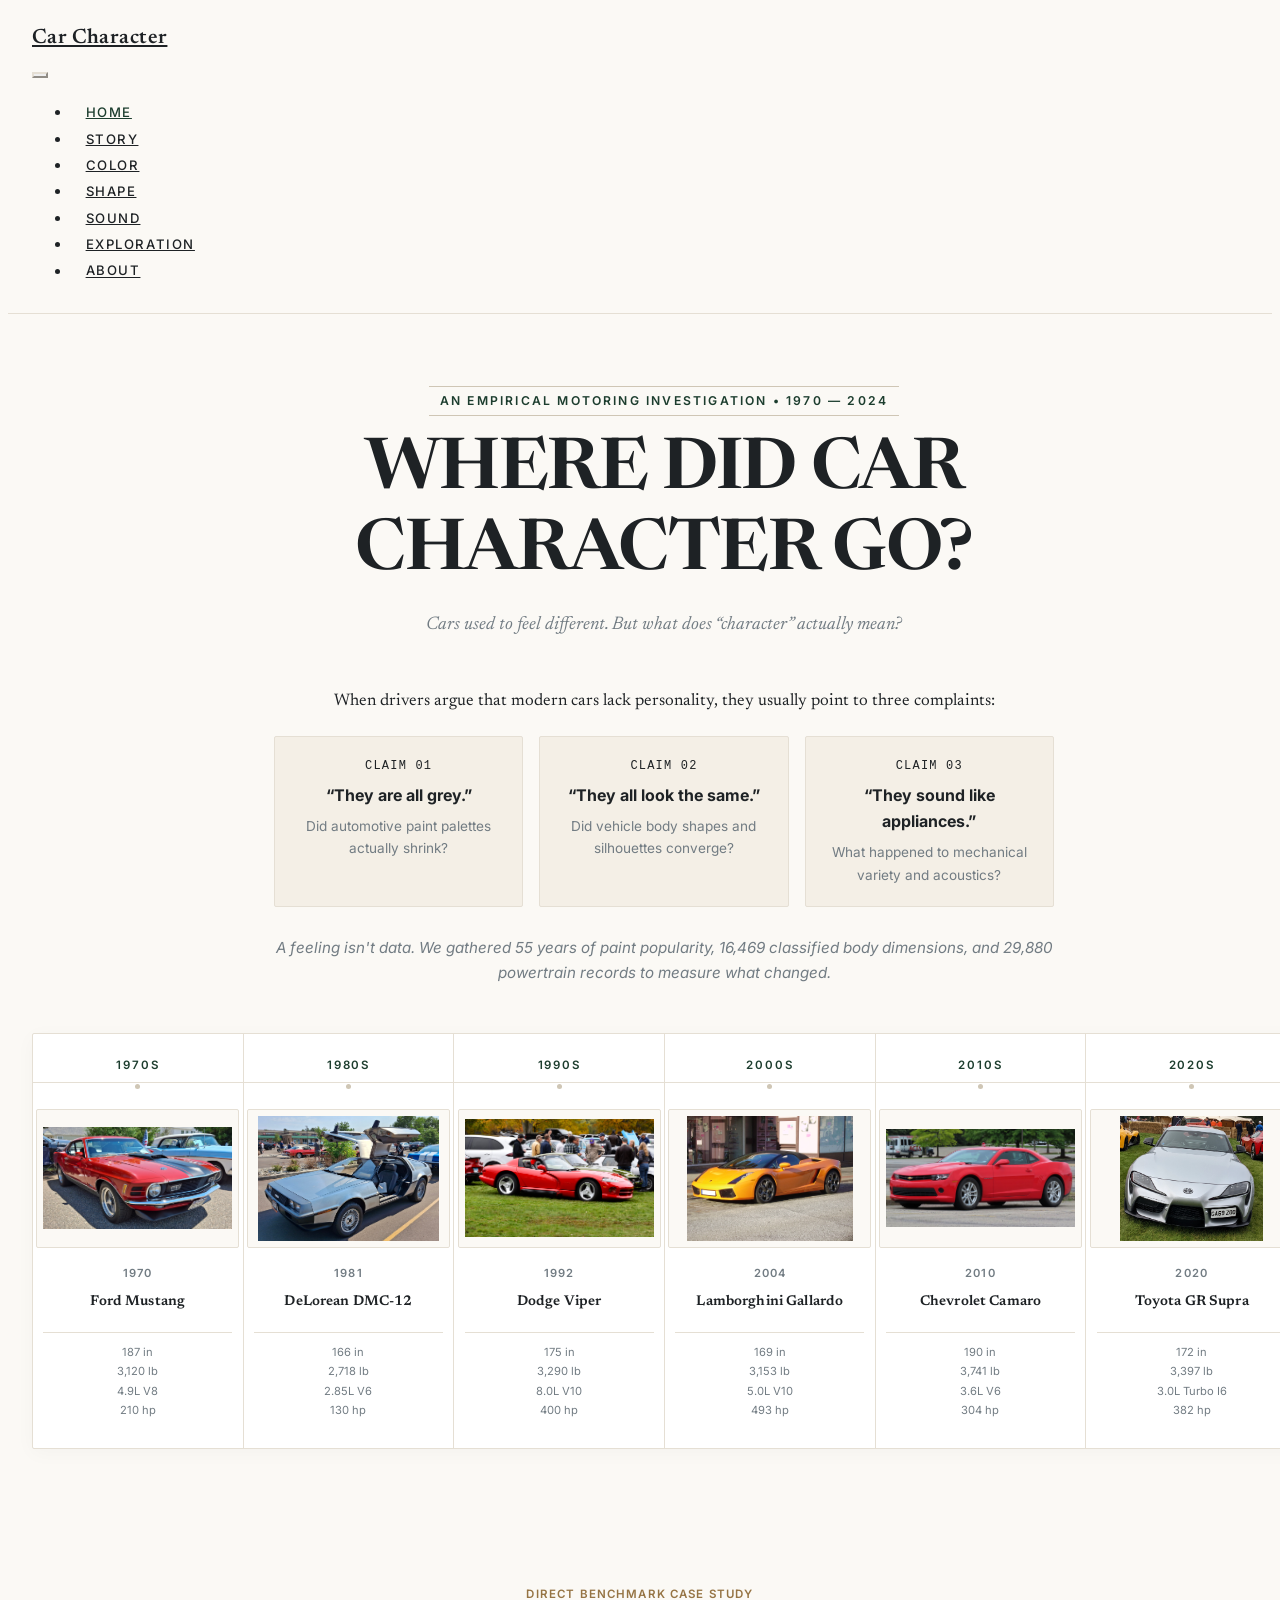
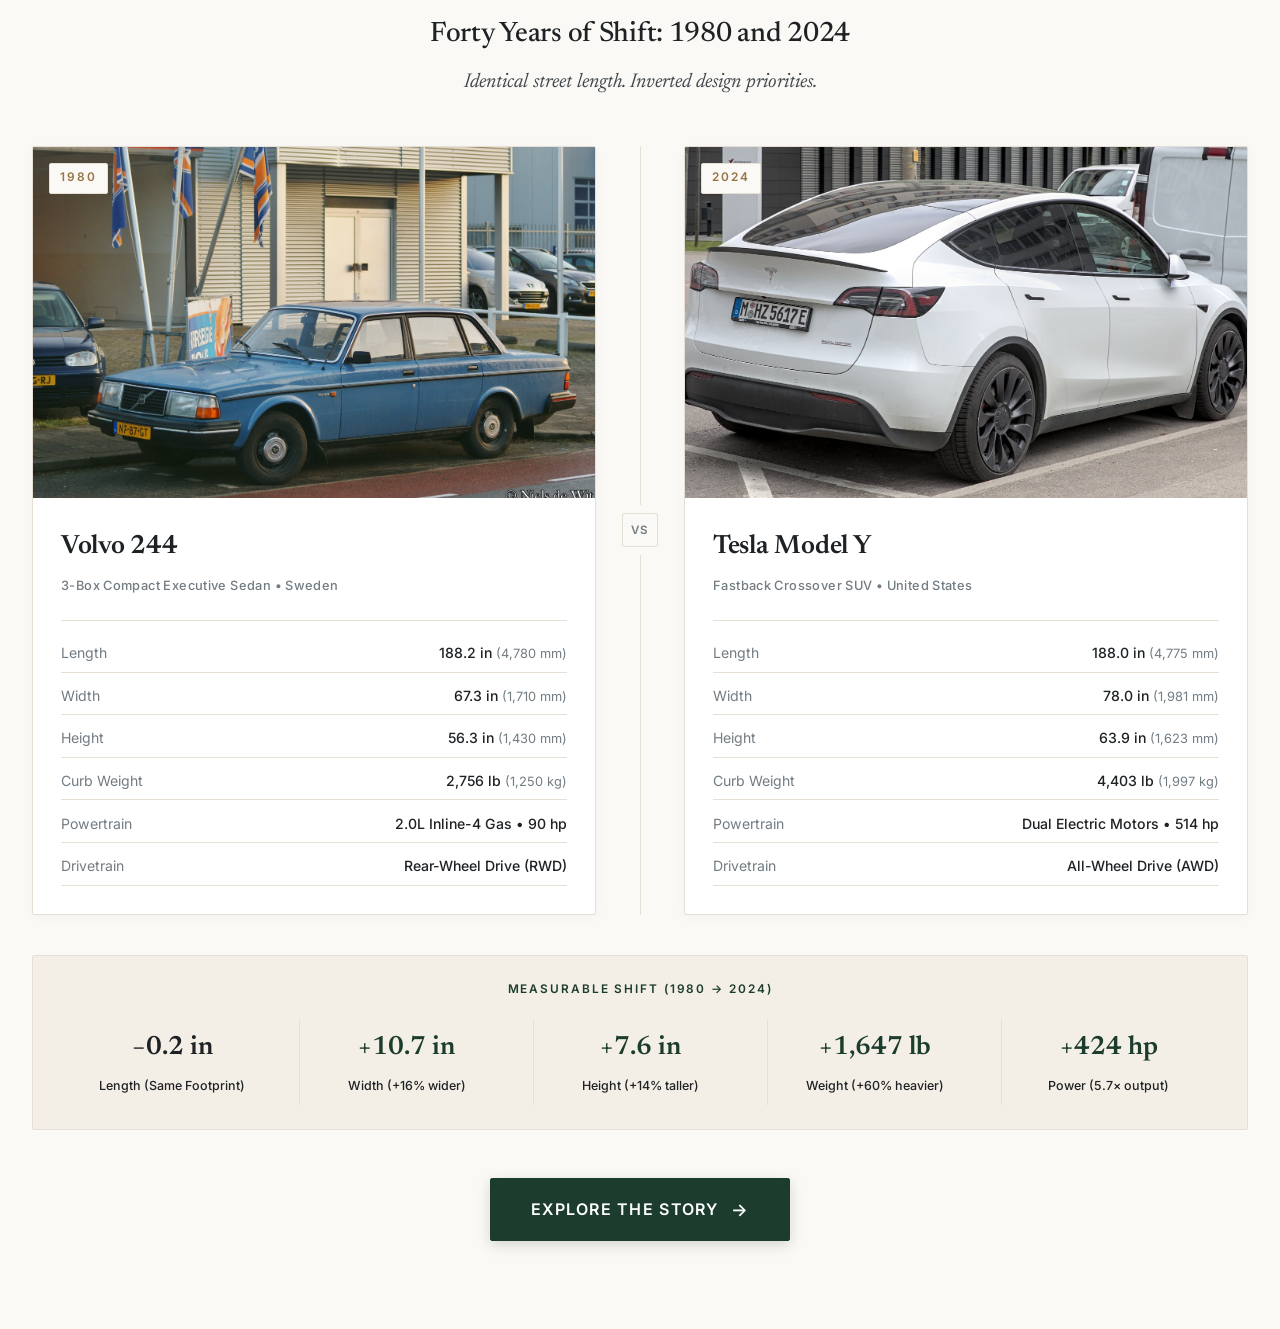
==== commit ef2baa99: "Built site for gh-pages" ====
--- a/index.html
+++ b/index.html
@@ -298,13 +298,6 @@
     </div>
   </div>
 
-  <!-- MAIN CALL TO ACTION -->
-  <div style="text-align: center; margin: 3rem 0 5rem;">
-    <a href="story.html" class="final-cta-button" style="display: inline-flex; width: auto; padding: 1rem 2.5rem; font-size: 1rem; box-shadow: 0 4px 14px rgba(0,0,0,0.15);">
-      <span>EXPLORE THE STORY</span>
-      <span class="cta-arrow">→</span>
-    </a>
-  </div>
 </div>
 
 <!-- CASE STUDY: FORTY YEARS (1980 VS 2024) -->
@@ -429,9 +422,9 @@
     </div>
   </div>
 
-  <!-- Navigation CTA Box -->
-  <div style="text-align: center; margin: 3.5rem 0 1rem;">
-    <a href="story.html" class="final-cta-button" style="display: inline-flex; width: auto; padding: 0.95rem 2.25rem;">
+  <!-- MAIN CALL TO ACTION -->
+  <div style="text-align: center; margin: 3rem 0 5rem;">
+    <a href="story.html" class="final-cta-button" style="display: inline-flex; width: auto; padding: 1rem 2.5rem; font-size: 1rem; box-shadow: 0 4px 14px rgba(0,0,0,0.15);">
       <span>EXPLORE THE STORY</span>
       <span class="cta-arrow">→</span>
     </a>
@@ -514,7 +507,7 @@
     }
       var localhostRegex = new RegExp(/^(?:http|https):\/\/localhost\:?[0-9]*\//);
       var mailtoRegex = new RegExp(/^mailto:/);
-        var filterRegex = new RegExp('/' + window.location.host + '/');
+        var filterRegex = new RegExp("https:\/\/nikiwalkor83\.github\.io\/car-character\/");
       var isInternal = (href) => {
           return filterRegex.test(href) || localhostRegex.test(href) || mailtoRegex.test(href);
       }
--- a/styles.css
+++ b/styles.css
@@ -880,6 +880,19 @@
   font-style: italic;
 }
 
+.color-readout-slot {
+  min-height: 3.25rem;
+  margin: 1rem 0 1.5rem;
+}
+
+.stream-readout.is-floating {
+  position: fixed !important;
+  z-index: 1000;
+  margin: 0 !important;
+  box-sizing: border-box;
+  pointer-events: none;
+}
+
 .mobile-scroll-hint {
   display: none;
   font-family: var(--font-sans);
@@ -2910,6 +2923,172 @@
   margin: 2rem 0 3.5rem;
 }
 
+#sound-players-grid {
+  margin: 2rem 0 3.5rem;
+}
+
+.engine-selector-intro {
+  display: flex;
+  justify-content: space-between;
+  gap: 1rem;
+  padding-bottom: 0.55rem;
+  border-bottom: 1px solid var(--border-rule);
+  color: var(--text-muted);
+  font-family: var(--font-sans);
+  font-size: 0.72rem;
+  letter-spacing: 0.08em;
+  text-transform: uppercase;
+}
+
+/* Sound Dropdown Selector */
+.sound-dropdown-wrap {
+  margin: 1.5rem 0 0;
+  display: flex;
+  flex-direction: column;
+  gap: 0.5rem;
+}
+
+.sound-dropdown-label {
+  font-family: var(--font-sans);
+  font-size: 0.72rem;
+  font-weight: 600;
+  letter-spacing: 0.12em;
+  text-transform: uppercase;
+  color: var(--text-muted);
+}
+
+.sound-select-box {
+  position: relative;
+  display: inline-block;
+  max-width: 380px;
+  width: 100%;
+}
+
+.sound-engine-select {
+  width: 100%;
+  appearance: none;
+  -webkit-appearance: none;
+  -moz-appearance: none;
+  font-family: var(--font-serif);
+  font-size: 1.15rem;
+  font-weight: 500;
+  color: var(--text-ink);
+  background-color: var(--bg-card);
+  border: 1px solid var(--border-rule);
+  border-radius: 2px;
+  padding: 0.65rem 2.5rem 0.65rem 0.95rem;
+  cursor: pointer;
+  box-shadow: 0 1px 2px rgba(0, 0, 0, 0.02);
+  transition: border-color 0.2s ease, background-color 0.2s ease;
+}
+
+.sound-engine-select:hover {
+  border-color: var(--border-strong);
+  background-color: var(--bg-cream);
+}
+
+.sound-engine-select:focus {
+  outline: none;
+  border-color: var(--accent-racing-green);
+  background-color: var(--bg-card);
+}
+
+.sound-select-box::after {
+  content: "▾";
+  position: absolute;
+  right: 1rem;
+  top: 50%;
+  transform: translateY(-50%);
+  font-size: 0.95rem;
+  color: var(--text-muted);
+  pointer-events: none;
+}
+
+.engine-recording-detail {
+  min-height: 290px;
+  display: flex;
+  flex-direction: column;
+  justify-content: flex-start;
+  margin-top: 1.5rem;
+  padding: 1.5rem 0 0.5rem;
+  border-top: 1px solid var(--border-rule);
+  transition: opacity 0.15s ease-in-out;
+  opacity: 1;
+}
+
+.engine-recording-detail.is-fading {
+  opacity: 0.15;
+}
+
+.sound-specimen-meta {
+  margin-bottom: 1.25rem;
+}
+
+.sound-specimen-heading-row {
+  display: flex;
+  align-items: baseline;
+  justify-content: space-between;
+  flex-wrap: wrap;
+  gap: 0.75rem;
+  margin-bottom: 0.35rem;
+}
+
+.sound-specimen-title {
+  font-family: var(--font-serif);
+  font-size: 1.75rem;
+  font-weight: 600;
+  color: var(--text-ink);
+  margin: 0;
+  line-height: 1.2;
+}
+
+.sound-specimen-count {
+  font-family: var(--font-sans);
+  font-size: 0.8rem;
+  color: var(--text-muted);
+  font-variant-numeric: tabular-nums;
+}
+
+.sound-specimen-vehicle {
+  font-family: var(--font-serif);
+  font-size: 1.2rem;
+  font-style: italic;
+  color: var(--accent-racing-green);
+  margin: 0 0 0.35rem;
+}
+
+.sound-specimen-engine-desc {
+  font-family: var(--font-sans);
+  font-size: 0.92rem;
+  color: var(--text-body);
+  line-height: 1.55;
+  max-width: 760px;
+}
+
+.sound-specimen-source-row {
+  border-top: 1px solid var(--border-rule);
+  padding-top: 0.85rem;
+  margin-top: 1.25rem;
+}
+
+.sound-specimen-source-row .sound-card-source {
+  font-family: var(--font-sans);
+  font-size: 0.78rem;
+  color: var(--text-muted);
+  margin: 0;
+  line-height: 1.5;
+}
+
+.sound-specimen-source-row .sound-card-source a {
+  color: var(--text-muted);
+  text-decoration: underline;
+  text-underline-offset: 2px;
+}
+
+.sound-specimen-source-row .sound-card-source a:hover {
+  color: var(--accent-racing-green);
+}
+
 .sound-card {
   background: var(--bg-card);
   border: 1px solid var(--border-rule);
@@ -2977,7 +3156,131 @@
   flex-grow: 1;
 }
 
-/* Custom Interactive Waveform */
+.sound-card-source {
+  font-size: 0.76rem;
+  line-height: 1.5;
+  color: var(--text-muted);
+  margin: -0.5rem 0 1.25rem;
+}
+
+.sound-card-source a {
+  color: var(--accent-racing-green);
+  text-decoration: underline;
+  text-underline-offset: 2px;
+}
+
+.sound-card-unavailable {
+  opacity: 0.76;
+}
+
+.sound-card-availability {
+  padding-top: 1rem;
+  border-top: 1px solid var(--border-rule);
+  color: var(--text-muted);
+  font-family: var(--font-sans);
+  font-size: 0.72rem;
+  font-weight: 600;
+  letter-spacing: 0.08em;
+}
+
+/* Real Interactive Audio Waveform */
+.sound-waveform-container {
+  margin-bottom: 1.25rem;
+  background: var(--bg-paper);
+  border: 1px solid var(--border-rule);
+  border-radius: 2px;
+  padding: 0.65rem 0.85rem 0.55rem;
+  box-shadow: inset 0 1px 2px rgba(0, 0, 0, 0.02);
+}
+
+.sound-waveform-header {
+  display: flex;
+  align-items: center;
+  justify-content: space-between;
+  margin-bottom: 0.45rem;
+  font-family: var(--font-sans);
+  font-size: 0.68rem;
+  font-weight: 600;
+  letter-spacing: 0.08em;
+  color: var(--text-muted);
+}
+
+.sound-waveform-header-left {
+  display: flex;
+  align-items: center;
+  gap: 0.45rem;
+}
+
+.sound-waveform-indicator-dot {
+  width: 6px;
+  height: 6px;
+  border-radius: 50%;
+  background: var(--accent-racing-green);
+  opacity: 0.75;
+}
+
+.sound-waveform-label {
+  font-family: var(--font-sans);
+  font-size: 0.68rem;
+  font-weight: 600;
+  letter-spacing: 0.08em;
+  color: var(--text-muted);
+}
+
+.sound-waveform-header-right {
+  display: flex;
+  align-items: center;
+  gap: 0.75rem;
+  font-variant-numeric: tabular-nums;
+  font-family: var(--font-sans);
+  font-size: 0.68rem;
+  font-weight: 600;
+}
+
+.sound-waveform-duration {
+  color: var(--text-muted);
+}
+
+.sound-waveform-seek-preview {
+  color: var(--accent-racing-green);
+  font-weight: 700;
+}
+
+.sound-waveform-canvas-wrap {
+  position: relative;
+  width: 100%;
+  height: 80px;
+  cursor: pointer;
+  background: rgba(28, 61, 46, 0.02);
+  border-radius: 1px;
+  border: 1px solid rgba(28, 61, 46, 0.1);
+  overflow: hidden;
+  user-select: none;
+  touch-action: none;
+}
+
+.sound-waveform-canvas {
+  display: block;
+  width: 100%;
+  height: 100%;
+}
+
+.sound-waveform-loading {
+  position: absolute;
+  inset: 0;
+  display: flex;
+  align-items: center;
+  justify-content: center;
+  background: rgba(251, 250, 248, 0.85);
+  font-family: var(--font-sans);
+  font-size: 0.7rem;
+  font-weight: 600;
+  letter-spacing: 0.08em;
+  color: var(--text-muted);
+  pointer-events: none;
+}
+
+/* Legacy waveform fallback track */
 .sound-waveform-track {
   display: flex;
   align-items: flex-end;
@@ -3599,6 +3902,7 @@
   stroke-width: 0.5px;
   cursor: default;
   transition: fill 0.22s ease, stroke 0.22s ease, opacity 0.22s ease;
+  pointer-events: none;
 }
 
 /* Countries without automotive data: quiet and muted */
@@ -3617,10 +3921,31 @@
 }
 
 .world-country.has-data:hover,
+.world-country.has-data.is-hovered,
 .world-country.has-data.is-active-source {
   fill: var(--accent-racing-green) !important;
   stroke: #ffffff !important;
   stroke-width: 1.2px !important;
+}
+
+.world-country.is-muted.is-hovered {
+  fill: #d8d2c4 !important;
+  stroke: #ece6d8 !important;
+  stroke-width: 0.9px !important;
+}
+
+/* Invisible interaction hit layer - follows exact country geometry */
+.country-hit-area {
+  fill: rgba(0, 0, 0, 0.001);
+  stroke: rgba(0, 0, 0, 0.001);
+  stroke-linejoin: round;
+  stroke-linecap: round;
+  pointer-events: all;
+  cursor: default;
+}
+
+.country-hit-area.has-data {
+  cursor: pointer;
 }
 
 .world-country.is-selected {
@@ -3654,7 +3979,7 @@
 /* Logo Node Group */
 .mfg-logo-node {
   cursor: pointer !important;
-  transition: opacity 0.2s ease;
+  transition: opacity 0.24s cubic-bezier(0.16, 1, 0.3, 1);
 }
 
 .mfg-hit-area {
@@ -3671,6 +3996,14 @@
 .mfg-logo-badge {
   /* Strictly NO transform or scale here to ensure absolute stability */
   cursor: pointer !important;
+  transform-box: fill-box;
+  transform-origin: center;
+  transition: transform 0.22s cubic-bezier(0.16, 1, 0.3, 1);
+}
+
+.mfg-logo-node:hover .mfg-logo-badge,
+.mfg-logo-node.is-hovered .mfg-logo-badge {
+  transform: scale(1.035);
 }
 
 .mfg-badge-circle {
@@ -3708,7 +4041,7 @@
 .mfg-logo-label {
   pointer-events: none;
   opacity: 0;
-  transition: opacity 0.18s ease;
+  transition: opacity 0.22s cubic-bezier(0.16, 1, 0.3, 1);
 }
 
 .mfg-logo-node:hover .mfg-logo-label,
@@ -3739,7 +4072,7 @@
 
 .mfg-cluster-aura {
   fill: transparent;
-  pointer-events: all;
+  pointer-events: none;
   cursor: default;
 }
 
@@ -3748,7 +4081,7 @@
   pointer-events: none;
   opacity: 0;
   transform: translate(-50%, -130%);
-  transition: opacity 0.12s ease;
+  transition: opacity 0.2s cubic-bezier(0.16, 1, 0.3, 1);
   background: var(--bg-card);
   border: 1px solid var(--border-rule);
   border-radius: 2px;
@@ -3780,20 +4113,18 @@
 .exploration-view {
   width: 100%;
   max-width: 1200px;
-  transition: opacity 0.3s cubic-bezier(0.16, 1, 0.3, 1), transform 0.3s cubic-bezier(0.16, 1, 0.3, 1);
+  transition: opacity 0.24s cubic-bezier(0.16, 1, 0.3, 1);
 }
 
 .exploration-view.is-hidden {
   display: none;
   opacity: 0;
-  transform: translateY(16px);
   pointer-events: none;
 }
 
 .exploration-view.is-active {
   display: block;
   opacity: 1;
-  transform: translateY(0);
 }
 
 .country-nav-bar {
@@ -4013,19 +4344,17 @@
 }
 
 .exploration-panel {
-  transition: opacity 0.25s cubic-bezier(0.16, 1, 0.3, 1), transform 0.25s cubic-bezier(0.16, 1, 0.3, 1);
+  transition: opacity 0.22s cubic-bezier(0.16, 1, 0.3, 1);
 }
 
 .exploration-panel.is-hidden {
   display: none;
   opacity: 0;
-  transform: translateY(12px);
 }
 
 .exploration-panel.is-active {
   display: block;
   opacity: 1;
-  transform: translateY(0);
 }
 
 .section-head {
@@ -4221,6 +4550,7 @@
   grid-template-columns: repeat(auto-fill, minmax(320px, 1fr));
   gap: 1.75rem;
   margin-top: 1.75rem;
+  min-height: 18rem;
 }
 
 .car-model-card {
@@ -4229,14 +4559,14 @@
   border-radius: 2px;
   overflow: hidden;
   box-shadow: 0 2px 8px rgba(0, 0, 0, 0.02);
-  transition: border-color 0.2s ease, box-shadow 0.2s ease, transform 0.2s ease;
+  transition: border-color 0.22s cubic-bezier(0.16, 1, 0.3, 1), box-shadow 0.22s cubic-bezier(0.16, 1, 0.3, 1), transform 0.22s cubic-bezier(0.16, 1, 0.3, 1);
   display: flex;
   flex-direction: column;
 }
 
 .car-model-card:hover {
   border-color: var(--border-strong);
-  transform: translateY(-2px);
+  transform: translateY(-1px);
   box-shadow: 0 4px 16px rgba(0, 0, 0, 0.04);
 }
 
@@ -4831,6 +5161,81 @@
   color: #ffffff;
 }
 
+/* Local Body-Type Dropdown Selectors */
+.shape-chart-local-bar {
+  display: flex;
+  align-items: center;
+  gap: 0.75rem;
+  margin: 0.25rem 0 1.25rem 0;
+  flex-wrap: wrap;
+}
+
+.shape-local-select-wrap {
+  display: inline-flex;
+  align-items: center;
+  gap: 0.65rem;
+}
+
+.shape-local-select-label {
+  font-family: var(--font-sans);
+  font-size: 0.72rem;
+  font-weight: 700;
+  letter-spacing: 0.12em;
+  text-transform: uppercase;
+  color: var(--text-muted);
+  margin: 0;
+  white-space: nowrap;
+}
+
+.shape-select-box {
+  position: relative;
+  display: inline-block;
+  min-width: 175px;
+}
+
+.shape-body-dropdown {
+  width: 100%;
+  appearance: none;
+  -webkit-appearance: none;
+  -moz-appearance: none;
+  background-color: var(--bg-paper);
+  border: 1px solid var(--border-rule);
+  border-radius: 2px;
+  padding: 0.42rem 2.2rem 0.42rem 0.75rem;
+  font-family: var(--font-serif);
+  font-size: 0.95rem;
+  font-weight: 500;
+  color: var(--text-ink);
+  cursor: pointer;
+  box-shadow: 0 1px 2px rgba(0, 0, 0, 0.02);
+  transition: border-color 0.2s ease, background-color 0.2s ease;
+  line-height: 1.3;
+}
+
+.shape-body-dropdown:hover {
+  border-color: var(--border-strong);
+  background-color: var(--bg-cream);
+  color: var(--accent-racing-green);
+}
+
+.shape-body-dropdown:focus {
+  outline: none;
+  border-color: var(--accent-racing-green);
+  background-color: var(--bg-paper);
+  box-shadow: 0 0 0 1px var(--accent-racing-green);
+}
+
+.shape-select-box::after {
+  content: "▾";
+  position: absolute;
+  right: 0.85rem;
+  top: 50%;
+  transform: translateY(-50%);
+  font-size: 0.85rem;
+  color: var(--text-muted);
+  pointer-events: none;
+}
+
 .share-stats-row {
   display: grid;
   grid-template-columns: repeat(auto-fit, minmax(200px, 1fr));
@@ -4880,14 +5285,14 @@
    Pure literary layout: generous whitespace, elegant serif typography
    ========================================================================== */
 .story-reading-wrapper {
-  max-width: 720px;
+  max-width: 840px;
   margin: 0 auto;
-  padding: 4.5rem 1.5rem 6.5rem;
+  padding: 3rem 1.5rem 3.5rem;
 }
 
 .story-article-header {
   text-align: center;
-  margin-bottom: 3.5rem;
+  margin-bottom: 2.25rem;
 }
 
 .story-kicker {
@@ -4912,8 +5317,8 @@
 
 .story-deck {
   font-family: var(--font-serif);
-  font-size: 1.18rem;
-  line-height: 1.65;
+  font-size: 1.1rem;
+  line-height: 1.6;
   color: var(--text-secondary);
   max-width: 600px;
   margin: 0 auto;
@@ -4929,13 +5334,13 @@
 
 .story-essay {
   font-family: var(--font-serif);
-  font-size: 1.14rem;
-  line-height: 1.9;
+  font-size: 1.08rem;
+  line-height: 1.75;
   color: var(--text-ink);
 }
 
 .story-essay p {
-  margin-bottom: 1.75rem;
+  margin-bottom: 1.2rem;
 }
 
 .story-dropcap {
@@ -4955,8 +5360,8 @@
   line-height: 1.55;
   color: var(--accent-racing-green);
   font-style: italic;
-  margin: 2.75rem 0;
-  padding: 1.25rem 1.75rem;
+  margin: 2rem 0;
+  padding: 1rem 1.5rem;
   border-left: 2px solid var(--color-gold);
   background: var(--bg-cream);
 }
@@ -4986,7 +5391,7 @@
 .story-divider {
   border: none;
   border-top: 1px solid var(--border-rule);
-  margin: 3.75rem auto;
+  margin: 2.5rem auto;
   width: 100%;
 }
 
@@ -5107,14 +5512,14 @@
 
 /* Gateway Cards at Bottom of Story */
 .story-gateway-section {
-  margin-top: 3.5rem;
+  margin-top: 2.5rem;
 }
 
 .story-gateway-grid {
   display: grid;
   grid-template-columns: 1fr;
-  gap: 1.25rem;
-  margin-top: 2rem;
+  gap: 1rem;
+  margin-top: 1.25rem;
 }
 
 @media (min-width: 680px) {
@@ -5127,7 +5532,7 @@
   background: var(--bg-cream);
   border: 1px solid var(--border-rule);
   border-radius: 2px;
-  padding: 1.6rem 1.3rem;
+  padding: 1.25rem 1.1rem;
   display: flex;
   flex-direction: column;
   justify-content: space-between;
@@ -5175,7 +5580,7 @@
   font-size: 0.9rem;
   line-height: 1.55;
   color: var(--text-secondary);
-  margin: 0 0 1.5rem;
+  margin: 0 0 1rem;
 }
 
 .gateway-explore-btn {
@@ -5517,6 +5922,19 @@
   font-size: 0.78rem;
   color: var(--text-muted);
   margin-bottom: 0.75rem;
+}
+
+.spec-benchmark-card.is-unavailable .spec-benchmark-num,
+.spec-attr-item.is-unavailable .spec-attr-value,
+.spec-dim-card.is-unavailable .spec-dim-primary {
+  color: var(--text-muted);
+  font-style: italic;
+  font-weight: 400;
+}
+
+.spec-benchmark-card.is-unavailable .spec-benchmark-num {
+  font-family: var(--font-sans);
+  font-size: 0.9rem;
 }
 
 .spec-benchmark-bar-track {
@@ -5794,5 +6212,917 @@
   margin: 0;
 }
 
-
-
+@media (max-width: 700px) {
+  .engine-selector-intro {
+    align-items: flex-start;
+    flex-direction: column;
+    gap: 0.25rem;
+  }
+
+  .engine-category-selector {
+    grid-template-columns: repeat(4, minmax(0, 1fr));
+  }
+
+  .engine-category-button {
+    min-height: 116px;
+    padding-left: 0.2rem;
+    padding-right: 0.2rem;
+  }
+
+  .engine-recording-detail {
+    min-height: 310px;
+    padding: 1.25rem 0 0.5rem;
+  }
+}
+
+/* ==========================================================================
+   WHY CARS CHANGED — SOURCE-LINKED EDITORIAL CONTEXT
+   ========================================================================== */
+
+.why-cars-changed-stage {
+  margin-top: 4rem;
+  padding-top: 2.5rem;
+  border-top: 1px solid var(--border-rule);
+}
+
+.why-stage-header {
+  max-width: 52rem;
+}
+
+.why-eyebrow,
+.why-selection-readout,
+.why-topic-button,
+.why-entry-date {
+  font-family: var(--font-sans);
+  text-transform: uppercase;
+  letter-spacing: 0.1em;
+}
+
+.why-eyebrow {
+  display: block;
+  color: var(--accent-brass);
+  font-size: 0.72rem;
+  font-weight: 600;
+  margin-bottom: 0.4rem;
+}
+
+.why-title {
+  font-family: var(--font-serif);
+  font-size: 1.85rem;
+  font-weight: 500;
+  color: var(--text-ink);
+  margin: 0 0 0.6rem;
+}
+
+.why-lead {
+  font-family: var(--font-serif);
+  font-size: 1rem;
+  line-height: 1.6;
+  color: var(--text-body);
+  margin: 0;
+}
+
+.why-selection-readout {
+  display: flex;
+  gap: 0.55rem;
+  margin-top: 1.5rem;
+  color: var(--accent-racing-green);
+  font-size: 0.74rem;
+  font-weight: 600;
+}
+
+.why-selection-separator {
+  color: var(--text-muted);
+}
+
+.why-topic-nav {
+  display: flex;
+  flex-wrap: wrap;
+  gap: 0.25rem 1.25rem;
+  margin: 1.25rem 0 1.75rem;
+  border-bottom: 1px solid var(--border-rule);
+}
+
+.why-topic-button {
+  padding: 0.6rem 0 0.7rem;
+  border: 0;
+  border-bottom: 2px solid transparent;
+  background: transparent;
+  color: var(--text-muted);
+  cursor: pointer;
+  font-size: 0.68rem;
+  font-weight: 600;
+}
+
+.why-topic-button:hover,
+.why-topic-button.is-active {
+  color: var(--accent-racing-green);
+  border-bottom-color: var(--accent-racing-green);
+}
+
+.why-topic-panel {
+  max-width: 58rem;
+}
+
+.why-entry {
+  display: grid;
+  grid-template-columns: 7rem 1fr;
+  gap: 1.5rem;
+  padding: 1rem 0;
+  border-bottom: 1px solid var(--border-rule);
+}
+
+.why-entry-date {
+  color: var(--accent-brass);
+  font-size: 0.68rem;
+  font-weight: 600;
+  padding-top: 0.2rem;
+}
+
+.why-entry-copy h4 {
+  font-family: var(--font-serif);
+  font-size: 1.15rem;
+  font-weight: 600;
+  color: var(--text-ink);
+  margin: 0 0 0.35rem;
+}
+
+.why-entry-copy p {
+  font-family: var(--font-serif);
+  font-size: 0.94rem;
+  line-height: 1.55;
+  color: var(--text-body);
+  margin: 0 0 0.5rem;
+}
+
+.why-entry-copy a {
+  font-family: var(--font-sans);
+  color: var(--accent-racing-green);
+  font-size: 0.72rem;
+  text-decoration: none;
+}
+
+.why-entry-copy a:hover {
+  text-decoration: underline;
+}
+
+.why-data-unavailable,
+.why-inquiry {
+  font-family: var(--font-serif);
+  color: var(--text-muted);
+  font-style: italic;
+}
+
+.why-data-unavailable {
+  padding: 1rem 0;
+  border-top: 1px solid var(--border-rule);
+  border-bottom: 1px solid var(--border-rule);
+}
+
+.why-inquiry {
+  max-width: 58rem;
+  margin: 1.5rem 0 0;
+  font-size: 0.96rem;
+}
+
+@media (max-width: 640px) {
+  .why-entry {
+    grid-template-columns: 1fr;
+    gap: 0.35rem;
+  }
+}
+
+
+
+
+/* ==========================================================================
+   STAGE D: COUNTRY CONTEXT (BRITISH MOTORING EDITORIAL SYSTEM)
+   Restrained, academic, non-dashboard styling for macroeconomic context
+   ========================================================================== */
+
+.country-context-stage {
+  margin-top: 3.5rem;
+  padding-top: 2.5rem;
+  border-top: 1px solid var(--border-rule);
+  transition: opacity 0.3s ease;
+}
+
+.country-context-stage.is-hidden {
+  display: none !important;
+}
+
+.country-context-stage.is-active {
+  display: block !important;
+}
+
+.context-stage-header {
+  display: flex;
+  justify-content: space-between;
+  align-items: flex-start;
+  gap: 2rem;
+  margin-bottom: 1.5rem;
+}
+
+.context-stage-heading {
+  max-width: 48rem;
+}
+
+.context-eyebrow {
+  display: inline-block;
+  font-family: var(--font-sans);
+  font-size: 0.72rem;
+  font-weight: 600;
+  letter-spacing: 0.16em;
+  text-transform: uppercase;
+  color: var(--accent-brass);
+  margin-bottom: 0.4rem;
+}
+
+.context-title {
+  font-family: var(--font-serif);
+  font-size: 1.75rem;
+  font-weight: 500;
+  color: var(--text-ink);
+  line-height: 1.25;
+  margin: 0 0 0.65rem 0;
+}
+
+.context-lead {
+  font-family: var(--font-serif);
+  font-size: 1.02rem;
+  line-height: 1.6;
+  color: var(--text-body);
+  margin: 0;
+}
+
+.context-country-badge {
+  display: inline-flex;
+  align-items: center;
+  gap: 0.5rem;
+  padding: 0.45rem 0.9rem;
+  background-color: var(--bg-cream);
+  border: 1px solid var(--border-rule);
+  border-radius: 2px;
+  white-space: nowrap;
+}
+
+.context-badge-nation {
+  font-family: var(--font-sans);
+  font-size: 0.8rem;
+  font-weight: 600;
+  letter-spacing: 0.05em;
+  text-transform: uppercase;
+  color: var(--text-ink);
+}
+
+.context-badge-year {
+  font-family: var(--font-serif);
+  font-size: 0.95rem;
+  font-style: italic;
+  color: var(--accent-racing-green);
+  border-left: 1px solid var(--border-rule);
+  padding-left: 0.5rem;
+}
+
+/* Inquiry Box (Academic framing, non-causal) */
+.context-inquiry-box {
+  display: flex;
+  align-items: baseline;
+  gap: 0.75rem;
+  padding: 0.85rem 1.25rem;
+  background-color: #faf7f2;
+  border-left: 3px solid var(--accent-brass);
+  border-top: 1px solid var(--border-rule);
+  border-right: 1px solid var(--border-rule);
+  border-bottom: 1px solid var(--border-rule);
+  margin-bottom: 2rem;
+}
+
+.context-inquiry-icon {
+  font-family: var(--font-serif);
+  font-size: 1.1rem;
+  color: var(--accent-brass);
+}
+
+.context-inquiry-text {
+  font-family: var(--font-serif);
+  font-size: 0.94rem;
+  font-style: italic;
+  color: var(--text-body);
+  margin: 0;
+  line-height: 1.55;
+}
+
+/* Dual Dossier: THIS CAR against ITS SETTING */
+.context-dual-dossier {
+  display: grid;
+  grid-template-columns: 1fr auto 1fr;
+  align-items: stretch;
+  gap: 1.5rem;
+  background-color: var(--bg-card);
+  border: 1px solid var(--border-rule);
+  padding: 1.5rem;
+  margin-bottom: 2rem;
+}
+
+@media (max-width: 860px) {
+  .context-dual-dossier {
+    grid-template-columns: 1fr;
+    gap: 1rem;
+  }
+  .context-dossier-divider {
+    display: none;
+  }
+}
+
+.context-dossier-card {
+  display: flex;
+  flex-direction: column;
+}
+
+.context-dossier-header {
+  border-bottom: 1px solid var(--border-rule);
+  padding-bottom: 0.65rem;
+  margin-bottom: 0.85rem;
+}
+
+.context-dossier-eyebrow {
+  display: block;
+  font-family: var(--font-sans);
+  font-size: 0.68rem;
+  font-weight: 600;
+  letter-spacing: 0.14em;
+  text-transform: uppercase;
+  color: var(--accent-brass);
+  margin-bottom: 0.25rem;
+}
+
+.context-dossier-title {
+  font-family: var(--font-serif);
+  font-size: 1.35rem;
+  font-weight: 600;
+  color: var(--text-ink);
+  margin: 0;
+  line-height: 1.25;
+}
+
+.context-dossier-list {
+  list-style: none;
+  margin: 0;
+  padding: 0;
+  display: grid;
+  grid-template-columns: repeat(2, 1fr);
+  gap: 0.65rem 1rem;
+}
+
+@media (max-width: 520px) {
+  .context-dossier-list {
+    grid-template-columns: 1fr;
+  }
+}
+
+.context-dossier-item {
+  font-family: var(--font-sans);
+  font-size: 0.78rem;
+  line-height: 1.4;
+  color: var(--text-body);
+}
+
+.context-dossier-label {
+  display: block;
+  font-size: 0.66rem;
+  text-transform: uppercase;
+  letter-spacing: 0.08em;
+  color: var(--text-muted);
+  margin-bottom: 0.15rem;
+}
+
+.context-dossier-val {
+  font-family: var(--font-serif);
+  font-weight: 600;
+  color: var(--text-ink);
+  font-size: 0.95rem;
+}
+
+.context-dossier-divider {
+  display: flex;
+  align-items: center;
+  justify-content: center;
+  position: relative;
+  padding: 0 0.5rem;
+}
+
+.context-dossier-divider::before {
+  content: "";
+  position: absolute;
+  top: 0;
+  bottom: 0;
+  left: 50%;
+  width: 1px;
+  background-color: var(--border-rule);
+}
+
+.context-dossier-connector {
+  position: relative;
+  background-color: var(--bg-card);
+  padding: 0.35rem 0.65rem;
+  font-family: var(--font-serif);
+  font-style: italic;
+  font-size: 0.85rem;
+  color: var(--accent-racing-green);
+  border: 1px solid var(--border-rule);
+  border-radius: 2px;
+}
+
+/* Context 4-Indicators Grid */
+.context-indicators-grid {
+  display: grid;
+  grid-template-columns: repeat(4, 1fr);
+  gap: 1.25rem;
+  margin-bottom: 2rem;
+}
+
+@media (max-width: 1024px) {
+  .context-indicators-grid {
+    grid-template-columns: repeat(2, 1fr);
+  }
+}
+
+@media (max-width: 600px) {
+  .context-indicators-grid {
+    grid-template-columns: 1fr;
+  }
+  .context-stage-header {
+    flex-direction: column;
+    gap: 1rem;
+  }
+}
+
+.context-indicator-card {
+  background: var(--bg-card);
+  border: 1px solid var(--border-rule);
+  padding: 1.35rem 1.25rem;
+  display: flex;
+  flex-direction: column;
+  position: relative;
+}
+
+.context-card-section {
+  margin-top: 0.65rem;
+  padding-top: 0.55rem;
+  border-top: 1px solid rgba(0, 0, 0, 0.05);
+}
+
+.context-card-section-label {
+  display: block;
+  font-family: var(--font-sans);
+  font-size: 0.64rem;
+  font-weight: 600;
+  letter-spacing: 0.1em;
+  text-transform: uppercase;
+  color: var(--text-muted);
+  margin-bottom: 0.2rem;
+}
+
+.context-card-section-text {
+  font-family: var(--font-sans);
+  font-size: 0.76rem;
+  line-height: 1.45;
+  color: var(--text-body);
+  margin: 0;
+}
+
+.context-card-top {
+  display: flex;
+  justify-content: space-between;
+  align-items: center;
+  margin-bottom: 0.5rem;
+}
+
+.context-card-label {
+  font-family: var(--font-sans);
+  font-size: 0.68rem;
+  font-weight: 600;
+  letter-spacing: 0.12em;
+  text-transform: uppercase;
+  color: var(--text-muted);
+}
+
+.context-card-code {
+  font-family: monospace;
+  font-size: 0.62rem;
+  color: var(--text-faint);
+  letter-spacing: 0.04em;
+}
+
+.context-card-title {
+  font-family: var(--font-serif);
+  font-size: 1.2rem;
+  font-weight: 600;
+  color: var(--text-ink);
+  margin: 0 0 0.75rem 0;
+  line-height: 1.3;
+}
+
+.context-card-value-wrap {
+  margin-bottom: 1rem;
+  min-height: 4.2rem;
+}
+
+.context-card-value {
+  font-family: var(--font-serif);
+  font-size: 1.85rem;
+  font-weight: 600;
+  color: var(--text-ink);
+  line-height: 1.15;
+  letter-spacing: -0.01em;
+}
+
+.context-card-value.is-unavailable {
+  font-size: 0.95rem;
+  font-weight: 400;
+  font-style: italic;
+  color: var(--text-muted);
+  line-height: 1.4;
+  padding-top: 0.35rem;
+}
+
+.context-card-unit {
+  font-family: var(--font-sans);
+  font-size: 0.72rem;
+  color: var(--text-muted);
+  margin-top: 0.25rem;
+  line-height: 1.4;
+}
+
+/* Sparklines */
+.context-sparkline-wrap {
+  margin-top: auto;
+  padding-top: 0.85rem;
+  border-top: 1px solid var(--border-rule);
+}
+
+.context-sparkline-svg {
+  width: 100%;
+  height: 32px;
+}
+
+.context-sparkline-svg svg {
+  display: block;
+  width: 100%;
+  height: 100%;
+}
+
+.context-sparkline-line {
+  fill: none;
+  stroke: var(--accent-racing-green);
+  stroke-width: 1.5;
+  vector-effect: non-scaling-stroke;
+}
+
+.context-sparkline-point {
+  fill: var(--accent-brass);
+  stroke: var(--bg-card);
+  stroke-width: 1;
+  vector-effect: non-scaling-stroke;
+}
+
+.context-sparkline-meta {
+  display: flex;
+  justify-content: space-between;
+  align-items: center;
+  font-family: var(--font-sans);
+  font-size: 0.62rem;
+  color: var(--text-faint);
+  margin-top: 0.25rem;
+}
+
+.context-sparkline-caption {
+  text-transform: uppercase;
+  letter-spacing: 0.08em;
+  font-size: 0.58rem;
+}
+
+.context-card-desc {
+  font-family: var(--font-sans);
+  font-size: 0.74rem;
+  line-height: 1.45;
+  color: var(--text-body);
+  margin: 0.85rem 0 0 0;
+  padding-top: 0.65rem;
+  border-top: 1px dashed var(--border-rule);
+}
+
+/* Editorial Connection: WHAT DOES THIS MEAN FOR THE CAR? */
+.context-meaning-stage {
+  background-color: var(--bg-card);
+  border: 1px solid var(--border-rule);
+  border-left: 4px solid var(--accent-racing-green);
+  padding: 1.5rem 1.75rem;
+  margin-top: 2rem;
+  margin-bottom: 2rem;
+}
+
+.context-meaning-header {
+  margin-bottom: 0.75rem;
+}
+
+.context-meaning-eyebrow {
+  display: block;
+  font-family: var(--font-sans);
+  font-size: 0.68rem;
+  font-weight: 600;
+  letter-spacing: 0.14em;
+  text-transform: uppercase;
+  color: var(--accent-brass);
+  margin-bottom: 0.25rem;
+}
+
+.context-meaning-title {
+  font-family: var(--font-serif);
+  font-size: 1.35rem;
+  font-weight: 600;
+  color: var(--text-ink);
+  margin: 0;
+  line-height: 1.3;
+}
+
+.context-meaning-prose {
+  font-family: var(--font-serif);
+  font-size: 1.05rem;
+  line-height: 1.68;
+  color: var(--text-ink);
+  margin: 0 0 1rem 0;
+}
+
+.context-meaning-disclaimer {
+  display: flex;
+  align-items: baseline;
+  gap: 0.5rem;
+  padding-top: 0.75rem;
+  border-top: 1px dashed var(--border-rule);
+  font-family: var(--font-sans);
+  font-size: 0.72rem;
+  line-height: 1.5;
+  color: var(--text-muted);
+}
+
+.context-disclaimer-tag {
+  font-weight: 600;
+  text-transform: uppercase;
+  letter-spacing: 0.08em;
+  color: var(--accent-racing-green);
+  white-space: nowrap;
+}
+
+.context-disclaimer-text {
+  color: var(--text-muted);
+}
+
+/* Sources & Provenance Footer */
+.context-provenance-bar {
+  margin-top: 1.5rem;
+  padding: 0.5rem 0;
+}
+
+.context-provenance-details {
+  background: var(--bg-paper);
+  border: 1px solid var(--border-rule);
+  border-radius: 2px;
+}
+
+.context-provenance-summary {
+  padding: 0.75rem 1.25rem;
+  font-family: var(--font-sans);
+  font-size: 0.78rem;
+  font-weight: 500;
+  letter-spacing: 0.08em;
+  text-transform: uppercase;
+  color: var(--text-muted);
+  cursor: pointer;
+  user-select: none;
+  outline: none;
+  transition: color 0.15s ease;
+}
+
+.context-provenance-summary:hover {
+  color: var(--text-ink);
+}
+
+.context-provenance-content {
+  padding: 1rem 1.25rem 1.25rem 1.25rem;
+  border-top: 1px solid var(--border-rule);
+  background: var(--bg-card);
+}
+
+.context-provenance-grid {
+  display: grid;
+  grid-template-columns: repeat(2, 1fr);
+  gap: 1rem 2rem;
+}
+
+@media (max-width: 768px) {
+  .context-provenance-grid {
+    grid-template-columns: 1fr;
+  }
+}
+
+.context-provenance-item {
+  font-family: var(--font-sans);
+  font-size: 0.76rem;
+  line-height: 1.55;
+  color: var(--text-body);
+}
+
+.context-provenance-item code {
+  font-family: monospace;
+  font-size: 0.72rem;
+  background-color: var(--bg-cream);
+  padding: 0.1rem 0.3rem;
+  border-radius: 2px;
+  color: var(--text-ink);
+}
+
+/* ==========================================================================
+   VEHICLE COMPARISON GATEWAY
+   Restrained two-column magazine comparison using the existing datasets
+   ========================================================================== */
+
+.vehicle-comparison-stage {
+  margin-top: 4rem;
+  padding-top: 2.5rem;
+  border-top: 1px solid var(--border-rule);
+}
+
+.comparison-stage-header {
+  max-width: 48rem;
+  margin-bottom: 1.75rem;
+}
+
+.comparison-eyebrow,
+.comparison-column-heading,
+.comparison-field,
+.comparison-vehicle-kicker,
+.comparison-vehicle-year,
+.comparison-context-heading {
+  font-family: var(--font-sans);
+  text-transform: uppercase;
+  letter-spacing: 0.1em;
+}
+
+.comparison-eyebrow {
+  display: block;
+  color: var(--accent-brass);
+  font-size: 0.72rem;
+  font-weight: 600;
+  margin-bottom: 0.4rem;
+}
+
+.comparison-title {
+  font-family: var(--font-serif);
+  font-size: 1.75rem;
+  font-weight: 500;
+  color: var(--text-ink);
+  margin: 0 0 0.55rem;
+}
+
+.comparison-lead {
+  font-family: var(--font-serif);
+  font-size: 0.98rem;
+  line-height: 1.55;
+  color: var(--text-body);
+  margin: 0;
+}
+
+.comparison-selectors,
+.comparison-vehicle-columns {
+  display: grid;
+  grid-template-columns: repeat(2, minmax(0, 1fr));
+  gap: 2rem;
+}
+
+.comparison-selector-column {
+  padding: 1.25rem 0;
+  border-top: 1px solid var(--border-rule);
+  border-bottom: 1px solid var(--border-rule);
+}
+
+.comparison-column-heading {
+  display: flex;
+  align-items: center;
+  gap: 0.75rem;
+  color: var(--accent-racing-green);
+  font-size: 0.75rem;
+  font-weight: 700;
+  margin-bottom: 1rem;
+}
+
+.comparison-column-rule {
+  height: 1px;
+  flex: 1;
+  background: var(--border-rule);
+}
+
+.comparison-field {
+  display: grid;
+  grid-template-columns: 8rem 1fr;
+  align-items: center;
+  gap: 1rem;
+  color: var(--text-muted);
+  font-size: 0.67rem;
+  font-weight: 600;
+  margin-top: 0.7rem;
+}
+
+.comparison-field select {
+  min-width: 0;
+  width: 100%;
+  padding: 0.45rem 0.5rem;
+  border: 1px solid var(--border-rule);
+  border-radius: 2px;
+  background: var(--bg-paper);
+  color: var(--text-ink);
+  font-family: var(--font-sans);
+  font-size: 0.82rem;
+}
+
+.comparison-result {
+  margin-top: 2.25rem;
+}
+
+.comparison-result.is-hidden {
+  display: none;
+}
+
+.comparison-vehicle-column {
+  min-width: 0;
+}
+
+.comparison-vehicle-kicker {
+  color: var(--text-muted);
+  font-size: 0.67rem;
+  font-weight: 600;
+  margin-bottom: 0.45rem;
+}
+
+.comparison-vehicle-column h4 {
+  font-family: var(--font-serif);
+  font-size: 1.4rem;
+  font-weight: 600;
+  color: var(--text-ink);
+  margin: 0;
+}
+
+.comparison-vehicle-year {
+  color: var(--accent-racing-green);
+  font-size: 0.78rem;
+  font-weight: 600;
+  margin: 0.25rem 0 1rem;
+}
+
+.comparison-spec-list,
+.comparison-context-list {
+  border-top: 1px solid var(--border-rule);
+}
+
+.comparison-value-row,
+.comparison-context-row {
+  display: flex;
+  justify-content: space-between;
+  gap: 1rem;
+  padding: 0.55rem 0;
+  border-bottom: 1px solid var(--border-rule);
+  font-family: var(--font-sans);
+  font-size: 0.78rem;
+}
+
+.comparison-value-row span,
+.comparison-context-row span {
+  color: var(--text-muted);
+}
+
+.comparison-value-row strong,
+.comparison-context-row strong {
+  color: var(--text-ink);
+  font-weight: 500;
+  text-align: right;
+}
+
+.comparison-context-heading {
+  color: var(--accent-brass);
+  font-size: 0.68rem;
+  font-weight: 600;
+  margin: 1.75rem 0 0.65rem;
+}
+
+@media (max-width: 700px) {
+  .comparison-selectors,
+  .comparison-vehicle-columns {
+    grid-template-columns: 1fr;
+    gap: 1.5rem;
+  }
+
+  .comparison-field {
+    grid-template-columns: 7rem 1fr;
+  }
+}
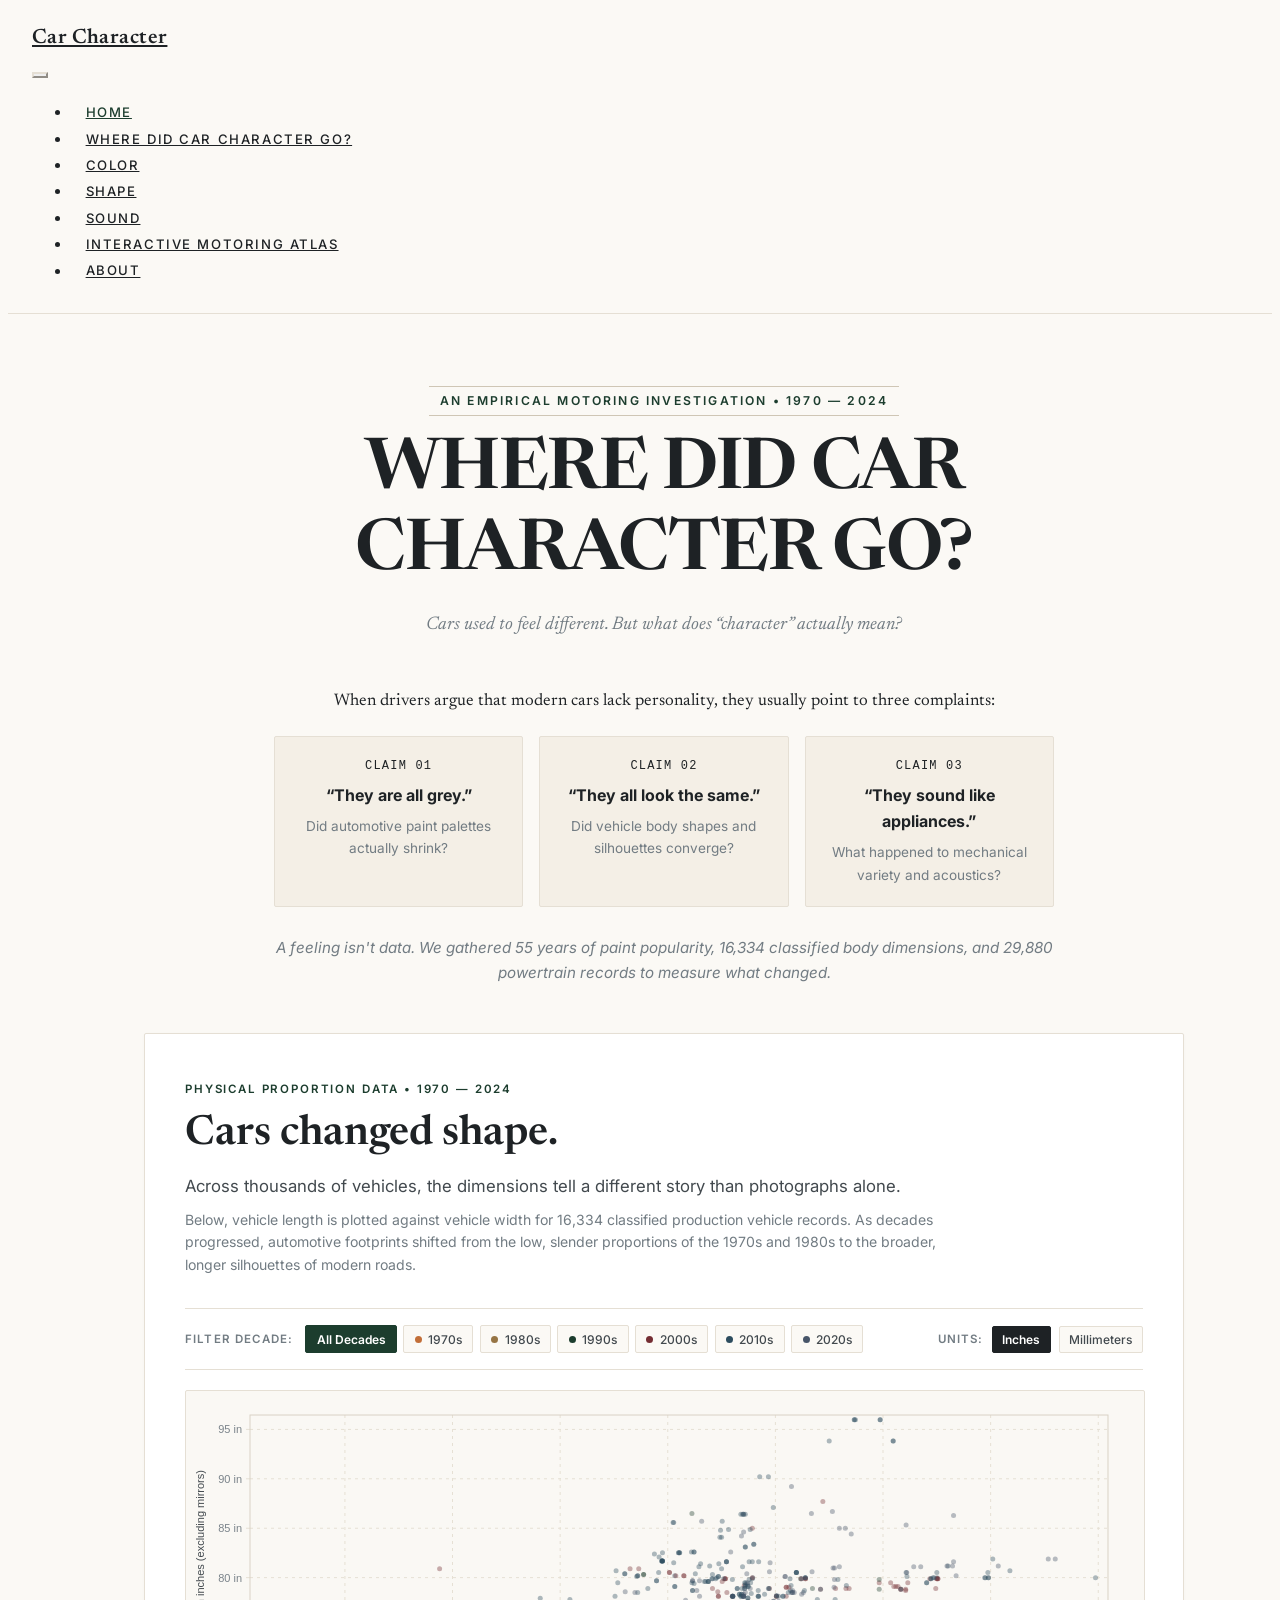
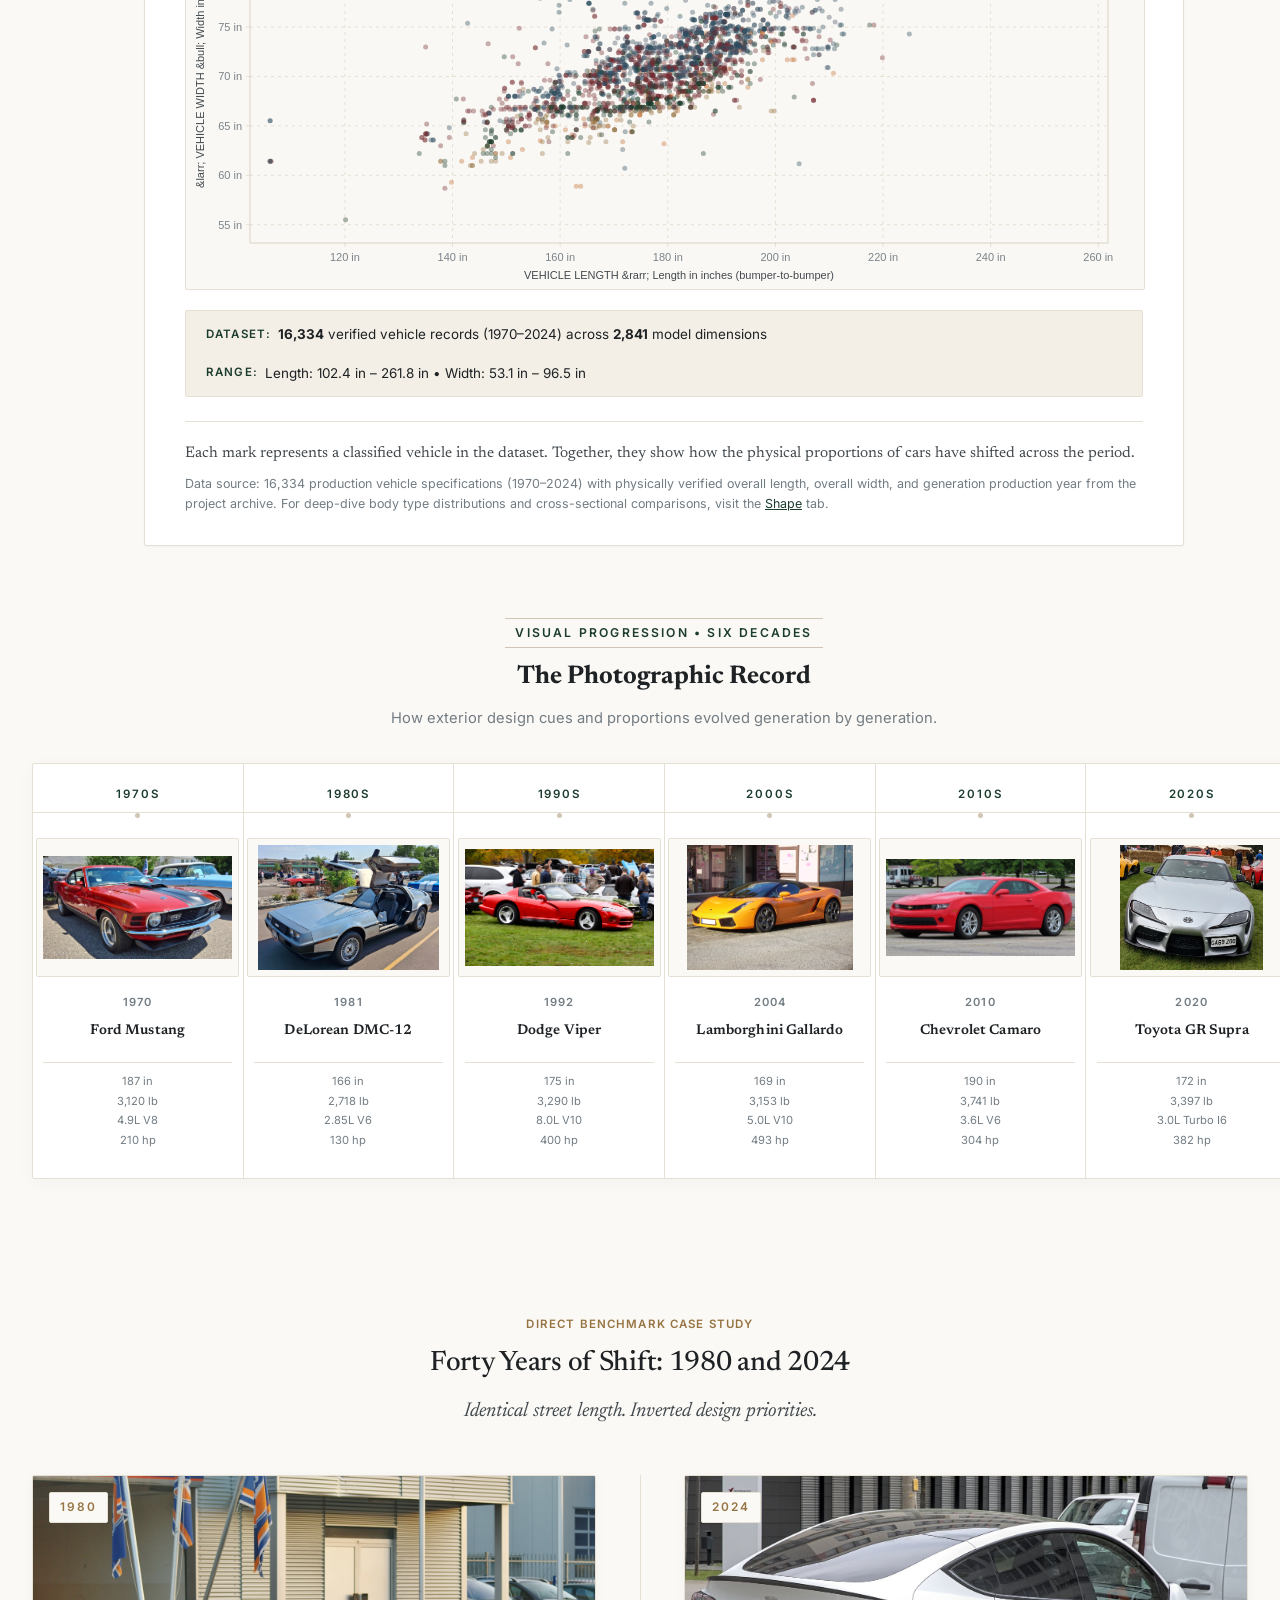
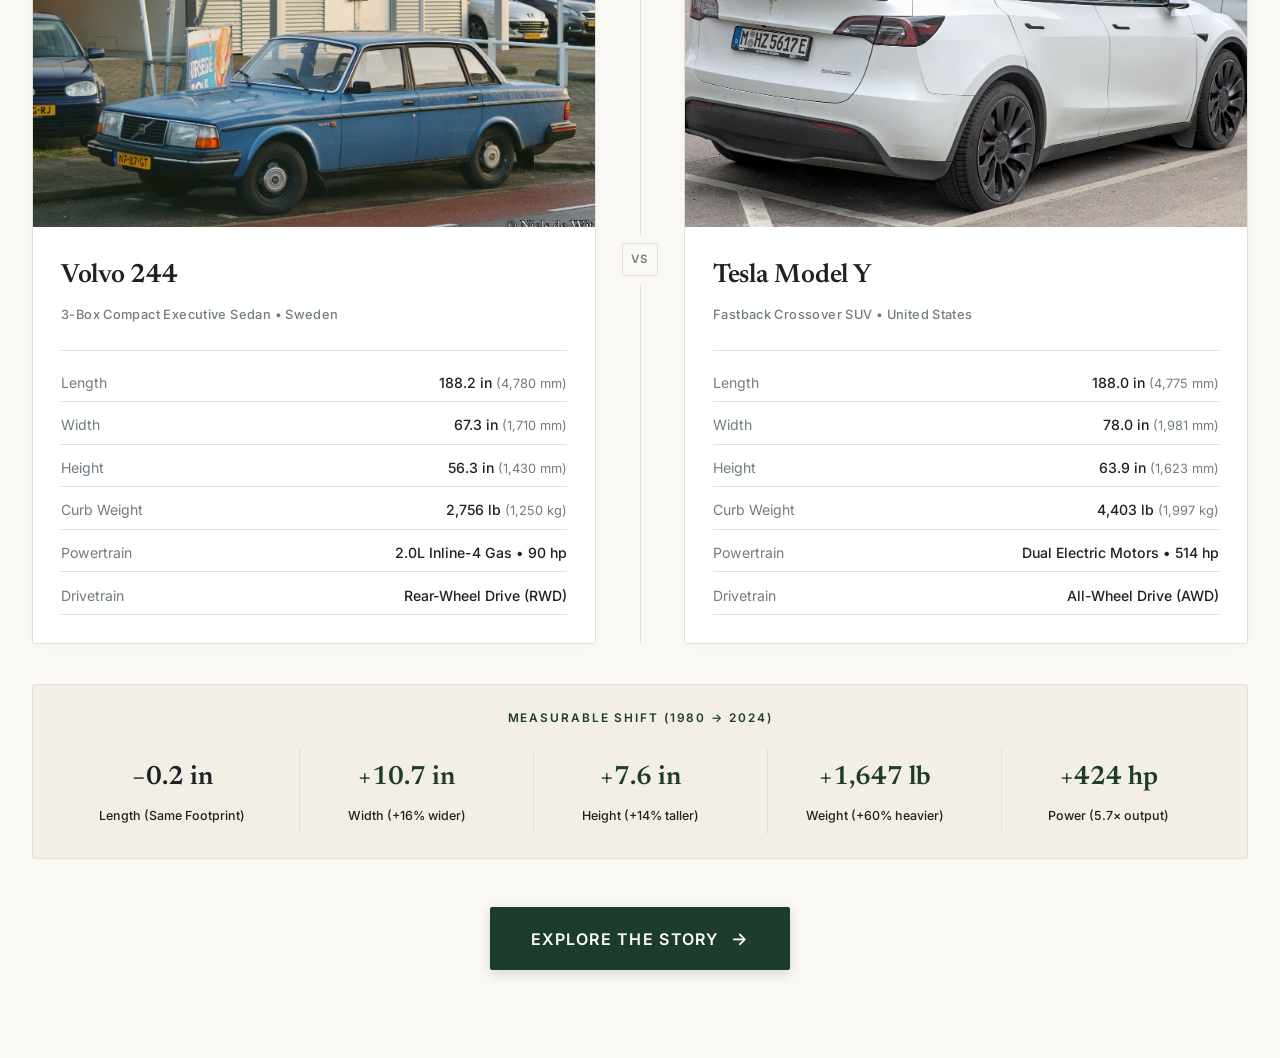
==== commit f2c80ebb: "Built site for gh-pages" ====
--- a/index.html
+++ b/index.html
@@ -101,7 +101,7 @@
   </li>  
   <li class="nav-item">
     <a class="nav-link" href="./story.html"> 
-<span class="menu-text">Story</span></a>
+<span class="menu-text">Where Did Car Character Go?</span></a>
   </li>  
   <li class="nav-item">
     <a class="nav-link" href="./color.html"> 
@@ -117,7 +117,7 @@
   </li>  
   <li class="nav-item">
     <a class="nav-link" href="./exploration.html"> 
-<span class="menu-text">Exploration</span></a>
+<span class="menu-text">Interactive Motoring Atlas</span></a>
   </li>  
   <li class="nav-item">
     <a class="nav-link" href="./about.html"> 
@@ -172,8 +172,93 @@
       </div>
     </div>
     <p style="font-size: 0.95rem; color: var(--text-muted); font-style: italic;">
-      A feeling isn't data. We gathered 55 years of paint popularity, 16,469 classified body dimensions, and 29,880 powertrain records to measure what changed.
+      A feeling isn't data. We gathered 55 years of paint popularity, 16,334 classified body dimensions, and 29,880 powertrain records to measure what changed.
     </p>
+  </div>
+
+  <!-- PRIMARY EDITORIAL DATA VISUALIZATION: HOW CARS HAVE CHANGED SHAPE -->
+  <div class="homepage-scatter-section">
+    <div class="scatter-card">
+      <div class="scatter-header-block">
+        <span class="scatter-eyebrow">Physical Proportion Data • 1970 — 2024</span>
+        <h2 class="scatter-title">Cars changed shape.</h2>
+        <p class="scatter-lead">
+          Across thousands of vehicles, the dimensions tell a different story than photographs alone.
+        </p>
+        <p class="scatter-subtext">
+          Below, vehicle length is plotted against vehicle width for 16,334 classified production vehicle records. As decades progressed, automotive footprints shifted from the low, slender proportions of the 1970s and 1980s to the broader, longer silhouettes of modern roads.
+        </p>
+      </div>
+
+      <!-- Controls: Decade Filter & Unit Toggle -->
+      <div class="scatter-controls-bar">
+        <div class="scatter-decade-pills" id="scatter-decade-filters">
+          <span class="scatter-filter-label">Filter Decade:</span>
+          <button type="button" class="scatter-pill is-active" data-decade="all">
+            All Decades
+          </button>
+          <button type="button" class="scatter-pill" data-decade="1970s">
+            <span class="pill-indicator" style="background: #c26e38;"></span>1970s
+          </button>
+          <button type="button" class="scatter-pill" data-decade="1980s">
+            <span class="pill-indicator" style="background: #967444;"></span>1980s
+          </button>
+          <button type="button" class="scatter-pill" data-decade="1990s">
+            <span class="pill-indicator" style="background: #1c3d2e;"></span>1990s
+          </button>
+          <button type="button" class="scatter-pill" data-decade="2000s">
+            <span class="pill-indicator" style="background: #742d33;"></span>2000s
+          </button>
+          <button type="button" class="scatter-pill" data-decade="2010s">
+            <span class="pill-indicator" style="background: #2c4c5e;"></span>2010s
+          </button>
+          <button type="button" class="scatter-pill" data-decade="2020s">
+            <span class="pill-indicator" style="background: #475569;"></span>2020s
+          </button>
+        </div>
+
+        <div class="scatter-unit-group">
+          <span class="unit-label">Units:</span>
+          <button type="button" class="scatter-unit-btn is-active" id="scatter-unit-in">Inches</button>
+          <button type="button" class="scatter-unit-btn" id="scatter-unit-mm">Millimeters</button>
+        </div>
+      </div>
+
+      <!-- Interactive Canvas Stage -->
+      <div class="scatter-stage-wrap">
+        <canvas id="shape-scatter-canvas"></canvas>
+        <div id="scatter-tooltip" class="scatter-tooltip"></div>
+      </div>
+
+      <!-- Dynamic Readout Strip -->
+      <div class="scatter-readout-strip" id="scatter-readout">
+        <div class="scatter-readout-item">
+          <span class="readout-label">Dataset:</span>
+          <span class="readout-value"><strong>16,334</strong> verified vehicle records (1970–2024) across <strong>2,841</strong> model dimensions</span>
+        </div>
+        <div class="scatter-readout-item">
+          <span class="readout-label">Interactive:</span>
+          <span class="readout-value">Hover or tap any point to inspect individual vehicle specifications</span>
+        </div>
+      </div>
+
+      <!-- Explanatory Editorial Caption -->
+      <div class="scatter-caption-block">
+        <p class="scatter-caption-text">
+          Each mark represents a classified vehicle in the dataset. Together, they show how the physical proportions of cars have shifted across the period.
+        </p>
+        <p class="scatter-transparency-note">
+          Data source: 16,334 production vehicle specifications (1970–2024) with physically verified overall length, overall width, and generation production year from the project archive. For deep-dive body type distributions and cross-sectional comparisons, visit the <a href="shape.html" style="color: var(--accent-racing-green); text-decoration: underline;">Shape</a> tab.
+        </p>
+      </div>
+    </div>
+  </div>
+
+  <!-- SECTION HEADER: PHOTOGRAPHIC PROGRESSION -->
+  <div style="text-align: center; max-width: 720px; margin: 0 auto 2rem; padding: 0 1rem;">
+    <span class="hero-eyebrow" style="margin-bottom: 0.5rem; display: inline-block;">Visual Progression • Six Decades</span>
+    <h3 style="font-family: var(--font-serif); font-size: 1.6rem; color: var(--text-ink); margin: 0 0 0.5rem;">The Photographic Record</h3>
+    <p style="font-size: 0.92rem; color: var(--text-muted); margin: 0;">How exterior design cues and proportions evolved generation by generation.</p>
   </div>
 
   <!-- SIX EQUAL VERTICAL PANELS: PHOTOGRAPHIC PROGRESSION -->
@@ -430,6 +515,9 @@
     </a>
   </div>
 </div>
+
+<script src="data/shape_scatter_data.js"></script>
+<script src="scripts/homepage-scatter.js"></script>
 
 
 
--- a/styles.css
+++ b/styles.css
@@ -7126,3 +7126,353 @@
     grid-template-columns: 7rem 1fr;
   }
 }
+
+/* ==========================================================================
+   HOMEPAGE DATA VISUALIZATION: "HOW CARS HAVE CHANGED SHAPE"
+   Restrained British Motoring Editorial Scatter Visualization
+   ========================================================================== */
+
+.homepage-scatter-section {
+  max-width: 1040px;
+  margin: 0 auto 4.5rem;
+  padding: 0 1.5rem;
+}
+
+.scatter-card {
+  background: var(--bg-card);
+  border: 1px solid var(--border-rule);
+  border-radius: 2px;
+  padding: 2.5rem 2.5rem 2rem;
+  box-shadow: 0 1px 3px rgba(0, 0, 0, 0.03);
+}
+
+.scatter-header-block {
+  margin-bottom: 2rem;
+}
+
+.scatter-eyebrow {
+  display: inline-block;
+  font-family: var(--font-sans);
+  font-size: 0.72rem;
+  font-weight: 600;
+  letter-spacing: 0.16em;
+  text-transform: uppercase;
+  color: var(--accent-racing-green);
+  margin-bottom: 0.65rem;
+}
+
+.scatter-title {
+  font-family: var(--font-serif);
+  font-size: clamp(1.8rem, 3.5vw, 2.6rem);
+  font-weight: 600;
+  color: var(--text-ink);
+  line-height: 1.2;
+  margin: 0 0 0.85rem;
+}
+
+.scatter-lead {
+  font-family: var(--font-sans);
+  font-size: 1.05rem;
+  color: var(--text-body);
+  line-height: 1.65;
+  max-width: 760px;
+  margin: 0 0 0.5rem;
+}
+
+.scatter-subtext {
+  font-family: var(--font-sans);
+  font-size: 0.88rem;
+  color: var(--text-muted);
+  line-height: 1.6;
+  max-width: 760px;
+  margin: 0;
+}
+
+.scatter-controls-bar {
+  display: flex;
+  flex-wrap: wrap;
+  align-items: center;
+  justify-content: space-between;
+  gap: 1rem;
+  padding: 1rem 0;
+  border-top: 1px solid var(--border-rule);
+  border-bottom: 1px solid var(--border-rule);
+  margin-bottom: 1.25rem;
+}
+
+.scatter-decade-pills {
+  display: flex;
+  flex-wrap: wrap;
+  align-items: center;
+  gap: 0.4rem;
+}
+
+.scatter-filter-label {
+  font-family: var(--font-sans);
+  font-size: 0.72rem;
+  font-weight: 600;
+  letter-spacing: 0.1em;
+  color: var(--text-muted);
+  text-transform: uppercase;
+  margin-right: 0.35rem;
+}
+
+.scatter-pill {
+  background: var(--bg-paper);
+  border: 1px solid var(--border-rule);
+  border-radius: 2px;
+  padding: 0.35rem 0.65rem;
+  font-family: var(--font-sans);
+  font-size: 0.75rem;
+  font-weight: 500;
+  color: var(--text-body);
+  cursor: pointer;
+  display: inline-flex;
+  align-items: center;
+  gap: 0.4rem;
+  transition: all 0.15s ease;
+}
+
+.scatter-pill:hover {
+  background: var(--bg-cream);
+  border-color: var(--border-strong);
+  color: var(--text-ink);
+}
+
+.scatter-pill.is-active {
+  background: var(--accent-racing-green);
+  border-color: var(--accent-racing-green);
+  color: #ffffff;
+  font-weight: 600;
+}
+
+.pill-indicator {
+  width: 7px;
+  height: 7px;
+  border-radius: 50%;
+  display: inline-block;
+}
+
+.scatter-unit-group {
+  display: flex;
+  align-items: center;
+  gap: 0.5rem;
+}
+
+.unit-label {
+  font-family: var(--font-sans);
+  font-size: 0.72rem;
+  font-weight: 600;
+  letter-spacing: 0.1em;
+  color: var(--text-muted);
+  text-transform: uppercase;
+}
+
+.scatter-unit-btn {
+  background: var(--bg-paper);
+  border: 1px solid var(--border-rule);
+  border-radius: 2px;
+  padding: 0.3rem 0.6rem;
+  font-family: var(--font-sans);
+  font-size: 0.75rem;
+  font-weight: 500;
+  color: var(--text-body);
+  cursor: pointer;
+  transition: all 0.15s ease;
+}
+
+.scatter-unit-btn:hover {
+  background: var(--bg-cream);
+  border-color: var(--border-strong);
+}
+
+.scatter-unit-btn.is-active {
+  background: var(--text-ink);
+  border-color: var(--text-ink);
+  color: #ffffff;
+  font-weight: 600;
+}
+
+.scatter-stage-wrap {
+  position: relative;
+  width: 100%;
+  background: #faf8f4;
+  border: 1px solid var(--border-rule);
+  border-radius: 2px;
+  overflow: hidden;
+  margin-bottom: 1.25rem;
+}
+
+#shape-scatter-canvas {
+  display: block;
+  width: 100%;
+  cursor: crosshair;
+}
+
+/* Tooltip floating over canvas */
+.scatter-tooltip {
+  position: absolute;
+  pointer-events: none;
+  opacity: 0;
+  transition: opacity 0.15s ease;
+  background: rgba(30, 34, 37, 0.94);
+  color: #ffffff;
+  border-radius: 2px;
+  padding: 0.75rem 0.95rem;
+  font-family: var(--font-sans);
+  font-size: 0.8rem;
+  box-shadow: 0 4px 16px rgba(0, 0, 0, 0.22);
+  z-index: 20;
+  min-width: 190px;
+  max-width: 260px;
+}
+
+.tip-header {
+  display: flex;
+  justify-content: space-between;
+  align-items: center;
+  margin-bottom: 0.35rem;
+}
+
+.tip-pill {
+  font-size: 0.65rem;
+  font-weight: 600;
+  padding: 1px 6px;
+  border-radius: 2px;
+  color: #ffffff;
+  text-transform: uppercase;
+  letter-spacing: 0.05em;
+}
+
+.tip-body {
+  font-size: 0.7rem;
+  color: #b8c1c5;
+  text-transform: uppercase;
+  letter-spacing: 0.06em;
+}
+
+.tip-title {
+  font-family: var(--font-serif);
+  font-size: 1.05rem;
+  font-weight: 600;
+  color: #ffffff;
+  line-height: 1.25;
+  margin-bottom: 0.5rem;
+}
+
+.tip-specs-grid {
+  display: grid;
+  grid-template-columns: 1fr 1fr;
+  gap: 0.5rem;
+  border-top: 1px solid rgba(255, 255, 255, 0.15);
+  padding-top: 0.45rem;
+}
+
+.tip-spec {
+  display: flex;
+  flex-direction: column;
+}
+
+.tip-label {
+  font-size: 0.62rem;
+  letter-spacing: 0.08em;
+  color: #9ea7ad;
+}
+
+.tip-val {
+  font-size: 0.82rem;
+  font-weight: 600;
+  color: #f7f5ef;
+}
+
+.tip-val small {
+  font-size: 0.72rem;
+  color: #b8c1c5;
+  font-weight: 400;
+}
+
+.tip-footer {
+  margin-top: 0.35rem;
+  font-size: 0.68rem;
+  color: #9ea7ad;
+}
+
+/* Readout Strip below chart */
+.scatter-readout-strip {
+  background: var(--bg-cream);
+  border: 1px solid var(--border-rule);
+  border-radius: 2px;
+  padding: 0.75rem 1.25rem;
+  display: flex;
+  flex-wrap: wrap;
+  align-items: center;
+  justify-content: space-between;
+  gap: 1rem;
+  margin-bottom: 1.5rem;
+  font-family: var(--font-sans);
+  font-size: 0.84rem;
+  color: var(--text-body);
+}
+
+.scatter-readout-item {
+  display: flex;
+  align-items: center;
+  gap: 0.45rem;
+  flex-wrap: wrap;
+}
+
+.readout-label {
+  font-size: 0.72rem;
+  font-weight: 600;
+  letter-spacing: 0.1em;
+  color: var(--accent-racing-green);
+  text-transform: uppercase;
+}
+
+.readout-value {
+  color: var(--text-ink);
+}
+
+.readout-value.highlight-car {
+  color: var(--accent-racing-green);
+}
+
+/* Editorial Caption Block */
+.scatter-caption-block {
+  border-top: 1px solid var(--border-rule);
+  padding-top: 1.25rem;
+  margin-top: 0.5rem;
+}
+
+.scatter-caption-text {
+  font-family: var(--font-serif);
+  font-size: 0.96rem;
+  color: var(--text-body);
+  line-height: 1.6;
+  margin: 0 0 0.5rem;
+}
+
+.scatter-transparency-note {
+  font-family: var(--font-sans);
+  font-size: 0.78rem;
+  color: var(--text-muted);
+  line-height: 1.55;
+  margin: 0;
+}
+
+@media (max-width: 768px) {
+  .scatter-card {
+    padding: 1.5rem 1rem 1.25rem;
+  }
+  .scatter-controls-bar {
+    flex-direction: column;
+    align-items: flex-start;
+  }
+  .scatter-readout-strip {
+    flex-direction: column;
+    align-items: flex-start;
+    gap: 0.5rem;
+    padding: 0.75rem 1rem;
+  }
+}
+
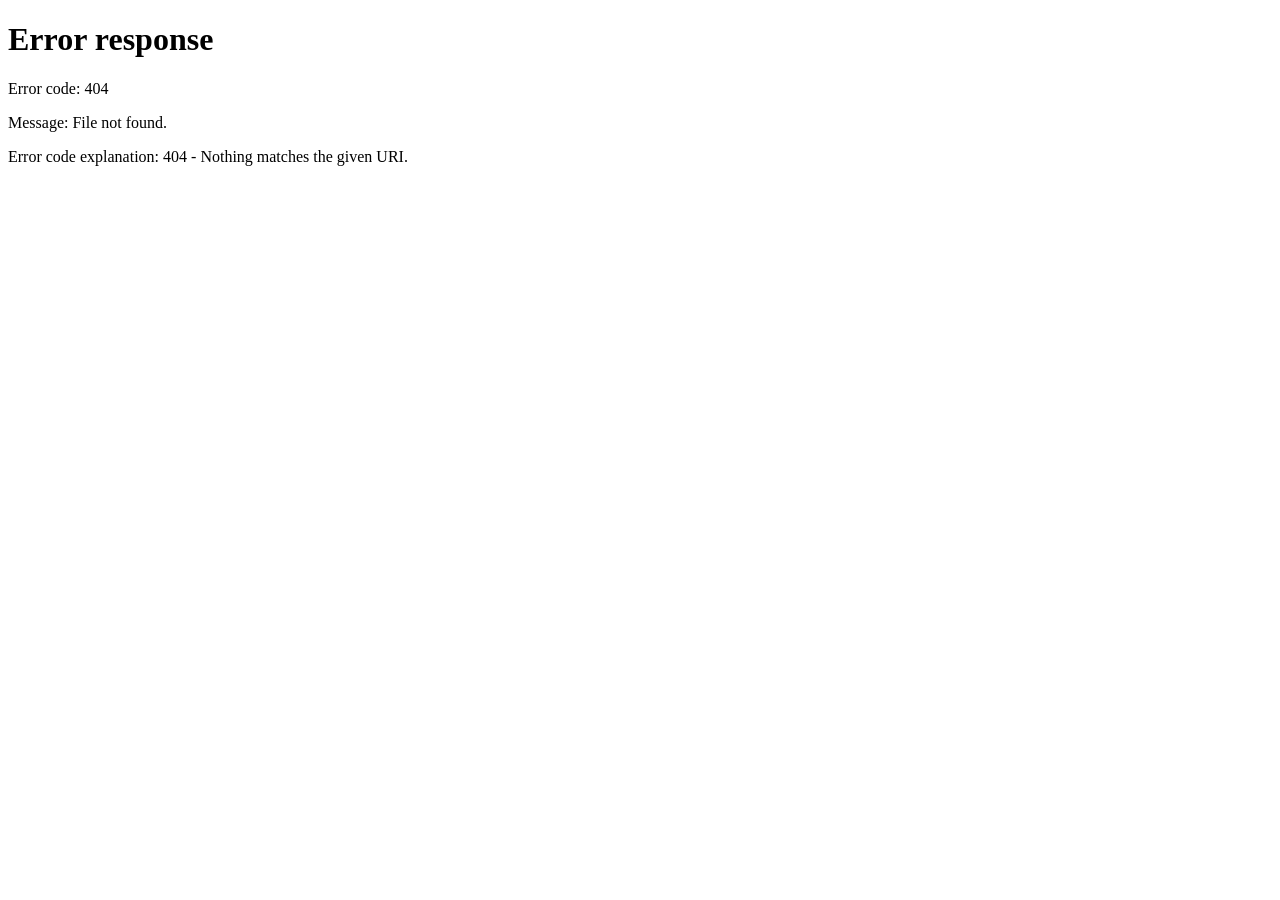
==== commit 91ec2f5a: "tuning" ====
--- a/index.html
+++ b/index.html
@@ -1,930 +1,11 @@
 <!DOCTYPE html>
-<html xmlns="http://www.w3.org/1999/xhtml" lang="en" xml:lang="en"><head>
-
-<meta charset="utf-8">
-<meta name="generator" content="quarto-1.10.18">
-
-<meta name="viewport" content="width=device-width, initial-scale=1.0, user-scalable=yes">
-
-
-<title>Car Character</title>
-<style>
-/* Default styles provided by pandoc.
-** See https://pandoc.org/MANUAL.html#variables-for-html for config info.
-*/
-span.smallcaps{font-variant: small-caps;}
-div.columns{display: flex; gap: 1.5em;}
-div.column{flex: auto;}
-@media screen {
-div.columns{gap: min(4vw, 1.5em);}
-div.column{overflow-x: auto;}
-}
-div.hanging-indent{margin-left: 1.5em; text-indent: -1.5em;}
-ul.task-list{list-style: none;}
-ul.task-list li input[type="checkbox"] {
-  width: 0.8em;
-  margin: 0 0.8em 0.2em -1em; /* quarto-specific, see https://github.com/quarto-dev/quarto-cli/issues/4556 */ 
-  vertical-align: middle;
-}
-</style>
-
-
-<script src="site_libs/quarto-nav/quarto-nav.js"></script>
-<script src="site_libs/quarto-nav/headroom.min.js"></script>
-<script src="site_libs/clipboard/clipboard.min.js"></script>
-<script src="site_libs/quarto-search/autocomplete.umd.js"></script>
-<script src="site_libs/quarto-search/fuse.min.js"></script>
-<script src="site_libs/quarto-search/quarto-search.js"></script>
-<meta name="quarto:offset" content="./">
-<script src="site_libs/quarto-html/quarto.js" type="module"></script>
-<script src="site_libs/quarto-html/tabsets/tabsets.js" type="module"></script>
-<script src="site_libs/quarto-html/popper.min.js"></script>
-<script src="site_libs/quarto-html/tippy.umd.min.js"></script>
-<script src="site_libs/quarto-html/anchor.min.js"></script>
-<link href="site_libs/quarto-html/tippy.css" rel="stylesheet">
-<link href="site_libs/quarto-html/quarto-syntax-highlighting-64a204ab8560d761af7679ceaba22944.css" rel="stylesheet" id="quarto-text-highlighting-styles">
-<script src="site_libs/bootstrap/bootstrap.min.js"></script>
-<link href="site_libs/bootstrap/bootstrap-icons.css" rel="stylesheet">
-<link href="site_libs/bootstrap/bootstrap-8f83ba16321a7fef8bc7299ee1375644.min.css" rel="stylesheet" append-hash="true" id="quarto-bootstrap" data-mode="light">
-<script id="quarto-search-options" type="application/json">{
-  "location": "navbar",
-  "copy-button": false,
-  "collapse-after": 3,
-  "panel-placement": "end",
-  "type": "overlay",
-  "limit": 50,
-  "keyboard-shortcut": [
-    "f",
-    "/",
-    "s"
-  ],
-  "show-item-context": false,
-  "language": {
-    "search-no-results-text": "No results",
-    "search-matching-documents-text": "matching documents",
-    "search-copy-link-title": "Copy link to search",
-    "search-hide-matches-text": "Hide additional matches",
-    "search-more-match-text": "more match in this document",
-    "search-more-matches-text": "more matches in this document",
-    "search-clear-button-title": "Clear",
-    "search-text-placeholder": "",
-    "search-detached-cancel-button-title": "Cancel",
-    "search-submit-button-title": "Submit",
-    "search-label": "Search"
-  }
-}</script>
-
-
-<link rel="stylesheet" href="styles.css">
+<html lang="en">
+<head>
+  <meta charset="utf-8">
+  <meta http-equiv="refresh" content="0; url=_site/index.html">
+  <title>Car Character</title>
 </head>
-
-<body class="nav-fixed fullcontent quarto-light">
-
-<div id="quarto-search-results"></div>
-  <header id="quarto-header" class="headroom fixed-top">
-    <nav class="navbar navbar-expand-lg " data-bs-theme="dark">
-      <div class="navbar-container container-fluid">
-      <div class="navbar-brand-container mx-auto">
-    <a class="navbar-brand" href="./index.html">
-    <span class="navbar-title">Car Character</span>
-    </a>
-  </div>
-            <div id="quarto-search" class="" title="Search"></div>
-          <button class="navbar-toggler" type="button" data-bs-toggle="collapse" data-bs-target="#navbarCollapse" aria-controls="navbarCollapse" role="menu" aria-expanded="false" aria-label="Toggle navigation" onclick="if (window.quartoToggleHeadroom) { window.quartoToggleHeadroom(); }">
-  <span class="navbar-toggler-icon"></span>
-</button>
-          <div class="collapse navbar-collapse" id="navbarCollapse">
-            <ul class="navbar-nav navbar-nav-scroll me-auto">
-  <li class="nav-item">
-    <a class="nav-link active" href="./index.html" aria-current="page"> 
-<span class="menu-text">Home</span></a>
-  </li>  
-  <li class="nav-item">
-    <a class="nav-link" href="./story.html"> 
-<span class="menu-text">Where Did Car Character Go?</span></a>
-  </li>  
-  <li class="nav-item">
-    <a class="nav-link" href="./color.html"> 
-<span class="menu-text">Color</span></a>
-  </li>  
-  <li class="nav-item">
-    <a class="nav-link" href="./shape.html"> 
-<span class="menu-text">Shape</span></a>
-  </li>  
-  <li class="nav-item">
-    <a class="nav-link" href="./sound.html"> 
-<span class="menu-text">Sound</span></a>
-  </li>  
-  <li class="nav-item">
-    <a class="nav-link" href="./exploration.html"> 
-<span class="menu-text">Interactive Motoring Atlas</span></a>
-  </li>  
-  <li class="nav-item">
-    <a class="nav-link" href="./about.html"> 
-<span class="menu-text">About</span></a>
-  </li>  
-</ul>
-          </div> <!-- /navcollapse -->
-            <div class="quarto-navbar-tools">
-</div>
-      </div> <!-- /container-fluid -->
-    </nav>
-</header>
-<!-- content -->
-<div id="quarto-content" class="quarto-container page-layout-custom page-navbar">
-<!-- sidebar -->
-<!-- margin-sidebar -->
-<!-- main -->
-
-
-
-
-<div class="seven-decades-section">
-  <!-- MAIN HERO HEADING -->
-  <div class="seven-decades-header">
-    <div class="hero-eyebrow">An Empirical Motoring Investigation • 1970 — 2024</div>
-    <h1 class="timeline-headline" style="font-size: clamp(2.4rem, 5.5vw, 4.4rem); letter-spacing: -0.02em; text-transform: uppercase;">Where did car character go?</h1>
-    <p class="timeline-subtitle" style="max-width: 680px; margin: 1rem auto 0; font-size: 1.15rem; color: var(--text-muted); line-height: 1.6;">
-      Cars used to feel different. But what does “character” actually mean?
-    </p>
-  </div>
-
-  <!-- THE THREE ENTHUSIAST CLAIMS -->
-  <div style="max-width: 780px; margin: 0 auto 3rem; text-align: center; padding: 0 1rem;">
-    <p style="font-family: var(--font-serif); font-size: 1.05rem; color: var(--text-ink); line-height: 1.7; margin-bottom: 1.25rem;">
-      When drivers argue that modern cars lack personality, they usually point to three complaints:
-    </p>
-    <div style="display: grid; grid-template-columns: repeat(auto-fit, minmax(220px, 1fr)); gap: 1rem; margin-bottom: 1.75rem;">
-      <div style="background: var(--bg-cream); border: 1px solid var(--border-rule); padding: 1.25rem 1rem; border-radius: 2px;">
-        <span style="display:block; font-family: ui-monospace, monospace; font-size: 0.75rem; letter-spacing: 0.1em; color: var(--color-gold); margin-bottom: 0.35rem;">CLAIM 01</span>
-        <strong style="color: var(--text-ink); font-size: 1rem;">“They are all grey.”</strong>
-        <p style="font-size: 0.85rem; color: var(--text-muted); margin: 0.4rem 0 0;">Did automotive paint palettes actually shrink?</p>
-      </div>
-      <div style="background: var(--bg-cream); border: 1px solid var(--border-rule); padding: 1.25rem 1rem; border-radius: 2px;">
-        <span style="display:block; font-family: ui-monospace, monospace; font-size: 0.75rem; letter-spacing: 0.1em; color: var(--color-gold); margin-bottom: 0.35rem;">CLAIM 02</span>
-        <strong style="color: var(--text-ink); font-size: 1rem;">“They all look the same.”</strong>
-        <p style="font-size: 0.85rem; color: var(--text-muted); margin: 0.4rem 0 0;">Did vehicle body shapes and silhouettes converge?</p>
-      </div>
-      <div style="background: var(--bg-cream); border: 1px solid var(--border-rule); padding: 1.25rem 1rem; border-radius: 2px;">
-        <span style="display:block; font-family: ui-monospace, monospace; font-size: 0.75rem; letter-spacing: 0.1em; color: var(--color-gold); margin-bottom: 0.35rem;">CLAIM 03</span>
-        <strong style="color: var(--text-ink); font-size: 1rem;">“They sound like appliances.”</strong>
-        <p style="font-size: 0.85rem; color: var(--text-muted); margin: 0.4rem 0 0;">What happened to mechanical variety and acoustics?</p>
-      </div>
-    </div>
-    <p style="font-size: 0.95rem; color: var(--text-muted); font-style: italic;">
-      A feeling isn't data. We gathered 55 years of paint popularity, 16,334 classified body dimensions, and 29,880 powertrain records to measure what changed.
-    </p>
-  </div>
-
-  <!-- PRIMARY EDITORIAL DATA VISUALIZATION: HOW CARS HAVE CHANGED SHAPE -->
-  <div class="homepage-scatter-section">
-    <div class="scatter-card">
-      <div class="scatter-header-block">
-        <span class="scatter-eyebrow">Physical Proportion Data • 1970 — 2024</span>
-        <h2 class="scatter-title">Cars changed shape.</h2>
-        <p class="scatter-lead">
-          Across thousands of vehicles, the dimensions tell a different story than photographs alone.
-        </p>
-        <p class="scatter-subtext">
-          Below, vehicle length is plotted against vehicle width for 16,334 classified production vehicle records. As decades progressed, automotive footprints shifted from the low, slender proportions of the 1970s and 1980s to the broader, longer silhouettes of modern roads.
-        </p>
-      </div>
-
-      <!-- Controls: Decade Filter & Unit Toggle -->
-      <div class="scatter-controls-bar">
-        <div class="scatter-decade-pills" id="scatter-decade-filters">
-          <span class="scatter-filter-label">Filter Decade:</span>
-          <button type="button" class="scatter-pill is-active" data-decade="all">
-            All Decades
-          </button>
-          <button type="button" class="scatter-pill" data-decade="1970s">
-            <span class="pill-indicator" style="background: #c26e38;"></span>1970s
-          </button>
-          <button type="button" class="scatter-pill" data-decade="1980s">
-            <span class="pill-indicator" style="background: #967444;"></span>1980s
-          </button>
-          <button type="button" class="scatter-pill" data-decade="1990s">
-            <span class="pill-indicator" style="background: #1c3d2e;"></span>1990s
-          </button>
-          <button type="button" class="scatter-pill" data-decade="2000s">
-            <span class="pill-indicator" style="background: #742d33;"></span>2000s
-          </button>
-          <button type="button" class="scatter-pill" data-decade="2010s">
-            <span class="pill-indicator" style="background: #2c4c5e;"></span>2010s
-          </button>
-          <button type="button" class="scatter-pill" data-decade="2020s">
-            <span class="pill-indicator" style="background: #475569;"></span>2020s
-          </button>
-        </div>
-
-        <div class="scatter-unit-group">
-          <span class="unit-label">Units:</span>
-          <button type="button" class="scatter-unit-btn is-active" id="scatter-unit-in">Inches</button>
-          <button type="button" class="scatter-unit-btn" id="scatter-unit-mm">Millimeters</button>
-        </div>
-      </div>
-
-      <!-- Interactive Canvas Stage -->
-      <div class="scatter-stage-wrap">
-        <canvas id="shape-scatter-canvas"></canvas>
-        <div id="scatter-tooltip" class="scatter-tooltip"></div>
-      </div>
-
-      <!-- Dynamic Readout Strip -->
-      <div class="scatter-readout-strip" id="scatter-readout">
-        <div class="scatter-readout-item">
-          <span class="readout-label">Dataset:</span>
-          <span class="readout-value"><strong>16,334</strong> verified vehicle records (1970–2024) across <strong>2,841</strong> model dimensions</span>
-        </div>
-        <div class="scatter-readout-item">
-          <span class="readout-label">Interactive:</span>
-          <span class="readout-value">Hover or tap any point to inspect individual vehicle specifications</span>
-        </div>
-      </div>
-
-      <!-- Explanatory Editorial Caption -->
-      <div class="scatter-caption-block">
-        <p class="scatter-caption-text">
-          Each mark represents a classified vehicle in the dataset. Together, they show how the physical proportions of cars have shifted across the period.
-        </p>
-        <p class="scatter-transparency-note">
-          Data source: 16,334 production vehicle specifications (1970–2024) with physically verified overall length, overall width, and generation production year from the project archive. For deep-dive body type distributions and cross-sectional comparisons, visit the <a href="shape.html" style="color: var(--accent-racing-green); text-decoration: underline;">Shape</a> tab.
-        </p>
-      </div>
-    </div>
-  </div>
-
-  <!-- SECTION HEADER: PHOTOGRAPHIC PROGRESSION -->
-  <div style="text-align: center; max-width: 720px; margin: 0 auto 2rem; padding: 0 1rem;">
-    <span class="hero-eyebrow" style="margin-bottom: 0.5rem; display: inline-block;">Visual Progression • Six Decades</span>
-    <h3 style="font-family: var(--font-serif); font-size: 1.6rem; color: var(--text-ink); margin: 0 0 0.5rem;">The Photographic Record</h3>
-    <p style="font-size: 0.92rem; color: var(--text-muted); margin: 0;">How exterior design cues and proportions evolved generation by generation.</p>
-  </div>
-
-  <!-- SIX EQUAL VERTICAL PANELS: PHOTOGRAPHIC PROGRESSION -->
-  <div class="seven-decades-container">
-    <div class="timeline-horizon-line"></div>
-    <div class="seven-decades-grid">
-
-      <!-- 1970s -->
-      <div class="decade-panel">
-        <span class="panel-decade-badge">1970s</span>
-        <div class="panel-horizon-node"></div>
-        <div class="panel-image-frame">
-          <img src="1970s/1970_ford_mustang.jpg" alt="1970 Ford Mustang" class="panel-car-img" loading="lazy">
-        </div>
-        <div class="panel-meta">
-          <span class="panel-year">1970</span>
-          <span class="panel-model">Ford Mustang</span>
-          <div class="panel-specs">
-            <span>187 in</span>
-            <span>3,120 lb</span>
-            <span>4.9L V8</span>
-            <span>210 hp</span>
-          </div>
-        </div>
-      </div>
-
-      <!-- 1980s -->
-      <div class="decade-panel">
-        <span class="panel-decade-badge">1980s</span>
-        <div class="panel-horizon-node"></div>
-        <div class="panel-image-frame">
-          <img src="1980s/1981_delorean_dmc12.jpg" alt="1981 DeLorean DMC-12" class="panel-car-img" loading="lazy">
-        </div>
-        <div class="panel-meta">
-          <span class="panel-year">1981</span>
-          <span class="panel-model">DeLorean DMC-12</span>
-          <div class="panel-specs">
-            <span>166 in</span>
-            <span>2,718 lb</span>
-            <span>2.85L V6</span>
-            <span>130 hp</span>
-          </div>
-        </div>
-      </div>
-
-      <!-- 1990s -->
-      <div class="decade-panel">
-        <span class="panel-decade-badge">1990s</span>
-        <div class="panel-horizon-node"></div>
-        <div class="panel-image-frame">
-          <img src="1990s/1992_dodge_viper.jpg" alt="1992 Dodge Viper" class="panel-car-img" loading="lazy">
-        </div>
-        <div class="panel-meta">
-          <span class="panel-year">1992</span>
-          <span class="panel-model">Dodge Viper</span>
-          <div class="panel-specs">
-            <span>175 in</span>
-            <span>3,290 lb</span>
-            <span>8.0L V10</span>
-            <span>400 hp</span>
-          </div>
-        </div>
-      </div>
-
-      <!-- 2000s -->
-      <div class="decade-panel">
-        <span class="panel-decade-badge">2000s</span>
-        <div class="panel-horizon-node"></div>
-        <div class="panel-image-frame">
-          <img src="2000s/2004_lamborghini_gallardo.jpg" alt="2004 Lamborghini Gallardo" class="panel-car-img" loading="lazy">
-        </div>
-        <div class="panel-meta">
-          <span class="panel-year">2004</span>
-          <span class="panel-model">Lamborghini Gallardo</span>
-          <div class="panel-specs">
-            <span>169 in</span>
-            <span>3,153 lb</span>
-            <span>5.0L V10</span>
-            <span>493 hp</span>
-          </div>
-        </div>
-      </div>
-
-      <!-- 2010s -->
-      <div class="decade-panel">
-        <span class="panel-decade-badge">2010s</span>
-        <div class="panel-horizon-node"></div>
-        <div class="panel-image-frame">
-          <img src="2010s/2010_chevrolet_camaro.jpg" alt="2010 Chevrolet Camaro" class="panel-car-img" loading="lazy">
-        </div>
-        <div class="panel-meta">
-          <span class="panel-year">2010</span>
-          <span class="panel-model">Chevrolet Camaro</span>
-          <div class="panel-specs">
-            <span>190 in</span>
-            <span>3,741 lb</span>
-            <span>3.6L V6</span>
-            <span>304 hp</span>
-          </div>
-        </div>
-      </div>
-
-      <!-- 2020s -->
-      <div class="decade-panel">
-        <span class="panel-decade-badge">2020s</span>
-        <div class="panel-horizon-node"></div>
-        <div class="panel-image-frame">
-          <img src="2020s/2020_toyota_gr_supra.jpg" alt="2020 Toyota GR Supra" class="panel-car-img" loading="lazy">
-        </div>
-        <div class="panel-meta">
-          <span class="panel-year">2020</span>
-          <span class="panel-model">Toyota GR Supra</span>
-          <div class="panel-specs">
-            <span>172 in</span>
-            <span>3,397 lb</span>
-            <span>3.0L Turbo I6</span>
-            <span>382 hp</span>
-          </div>
-        </div>
-      </div>
-
-    </div>
-  </div>
-
-</div>
-
-<!-- CASE STUDY: FORTY YEARS (1980 VS 2024) -->
-<div class="comparison-section">
-  <div class="comparison-header">
-    <div class="comparison-eyebrow">Direct Benchmark Case Study</div>
-    <h2 class="comparison-title">Forty Years of Shift: 1980 and 2024</h2>
-    <p class="comparison-subtitle">Identical street length. Inverted design priorities.</p>
-  </div>
-
-  <div class="comparison-stage">
-    <!-- Older Car: Volvo 244 -->
-    <div class="car-card older-car">
-      <div class="car-media">
-        <img src="images/1980s.jpg" alt="1980 Volvo 244" class="car-photo">
-        <span class="era-tag">1980</span>
-      </div>
-      <div class="car-meta">
-        <h3 class="car-name">Volvo 244</h3>
-        <div class="car-category">3-Box Compact Executive Sedan • Sweden</div>
-        
-        <dl class="car-specs-grid">
-          <div class="spec-row">
-            <dt>Length</dt>
-            <dd>188.2 in <span class="spec-metric">(4,780 mm)</span></dd>
-          </div>
-          <div class="spec-row">
-            <dt>Width</dt>
-            <dd>67.3 in <span class="spec-metric">(1,710 mm)</span></dd>
-          </div>
-          <div class="spec-row">
-            <dt>Height</dt>
-            <dd>56.3 in <span class="spec-metric">(1,430 mm)</span></dd>
-          </div>
-          <div class="spec-row">
-            <dt>Curb Weight</dt>
-            <dd>2,756 lb <span class="spec-metric">(1,250 kg)</span></dd>
-          </div>
-          <div class="spec-row">
-            <dt>Powertrain</dt>
-            <dd>2.0L Inline-4 Gas • 90 hp</dd>
-          </div>
-          <div class="spec-row">
-            <dt>Drivetrain</dt>
-            <dd>Rear-Wheel Drive (RWD)</dd>
-          </div>
-        </dl>
-      </div>
-    </div>
-
-    <!-- Divider / Time Bridge -->
-    <div class="comparison-bridge">
-      <div class="bridge-line"></div>
-      <div class="bridge-badge">VS</div>
-      <div class="bridge-line"></div>
-    </div>
-
-    <!-- Modern Car: Tesla Model Y -->
-    <div class="car-card modern-car">
-      <div class="car-media">
-        <img src="images/2020s.jpg" alt="2020s Tesla Model Y" class="car-photo">
-        <span class="era-tag">2024</span>
-      </div>
-      <div class="car-meta">
-        <h3 class="car-name">Tesla Model Y</h3>
-        <div class="car-category">Fastback Crossover SUV • United States</div>
-        
-        <dl class="car-specs-grid">
-          <div class="spec-row">
-            <dt>Length</dt>
-            <dd>188.0 in <span class="spec-metric">(4,775 mm)</span></dd>
-          </div>
-          <div class="spec-row">
-            <dt>Width</dt>
-            <dd>78.0 in <span class="spec-metric">(1,981 mm)</span></dd>
-          </div>
-          <div class="spec-row">
-            <dt>Height</dt>
-            <dd>63.9 in <span class="spec-metric">(1,623 mm)</span></dd>
-          </div>
-          <div class="spec-row">
-            <dt>Curb Weight</dt>
-            <dd>4,403 lb <span class="spec-metric">(1,997 kg)</span></dd>
-          </div>
-          <div class="spec-row">
-            <dt>Powertrain</dt>
-            <dd>Dual Electric Motors • 514 hp</dd>
-          </div>
-          <div class="spec-row">
-            <dt>Drivetrain</dt>
-            <dd>All-Wheel Drive (AWD)</dd>
-          </div>
-        </dl>
-      </div>
-    </div>
-  </div>
-
-  <!-- Delta / Data Insight Strip -->
-  <div class="comparison-delta-strip">
-    <div class="delta-header">MEASURABLE SHIFT (1980 → 2024)</div>
-    <div class="delta-grid">
-      <div class="delta-item">
-        <span class="delta-value">−0.2 in</span>
-        <span class="delta-label">Length (Same Footprint)</span>
-      </div>
-      <div class="delta-item highlight">
-        <span class="delta-value">+10.7 in</span>
-        <span class="delta-label">Width (+16% wider)</span>
-      </div>
-      <div class="delta-item highlight">
-        <span class="delta-value">+7.6 in</span>
-        <span class="delta-label">Height (+14% taller)</span>
-      </div>
-      <div class="delta-item highlight">
-        <span class="delta-value">+1,647 lb</span>
-        <span class="delta-label">Weight (+60% heavier)</span>
-      </div>
-      <div class="delta-item highlight">
-        <span class="delta-value">+424 hp</span>
-        <span class="delta-label">Power (5.7× output)</span>
-      </div>
-    </div>
-  </div>
-
-  <!-- MAIN CALL TO ACTION -->
-  <div style="text-align: center; margin: 3rem 0 5rem;">
-    <a href="story.html" class="final-cta-button" style="display: inline-flex; width: auto; padding: 1rem 2.5rem; font-size: 1rem; box-shadow: 0 4px 14px rgba(0,0,0,0.15);">
-      <span>EXPLORE THE STORY</span>
-      <span class="cta-arrow">→</span>
-    </a>
-  </div>
-</div>
-
-<script src="data/shape_scatter_data.js"></script>
-<script src="scripts/homepage-scatter.js"></script>
-
-
-
-
-<script id="quarto-html-after-body" type="application/javascript">
-  window.document.addEventListener("DOMContentLoaded", function (event) {
-    const icon = "";
-    const anchorJS = new window.AnchorJS();
-    anchorJS.options = {
-      placement: 'right',
-      icon: icon
-    };
-    anchorJS.add('.anchored');
-    const isCodeAnnotation = (el) => {
-      for (const clz of el.classList) {
-        if (clz.startsWith('code-annotation-')) {                     
-          return true;
-        }
-      }
-      return false;
-    }
-    const onCopySuccess = function(e) {
-      // button target
-      const button = e.trigger;
-      // don't keep focus
-      button.blur();
-      // flash "checked"
-      button.classList.add('code-copy-button-checked');
-      var currentTitle = button.getAttribute("title");
-      button.setAttribute("title", "Copied!");
-      let tooltip;
-      if (window.bootstrap) {
-        button.setAttribute("data-bs-toggle", "tooltip");
-        button.setAttribute("data-bs-placement", "left");
-        button.setAttribute("data-bs-title", "Copied!");
-        tooltip = new bootstrap.Tooltip(button, 
-          { trigger: "manual", 
-            customClass: "code-copy-button-tooltip",
-            offset: [0, -8]});
-        tooltip.show();    
-      }
-      setTimeout(function() {
-        if (tooltip) {
-          tooltip.hide();
-          button.removeAttribute("data-bs-title");
-          button.removeAttribute("data-bs-toggle");
-          button.removeAttribute("data-bs-placement");
-        }
-        button.setAttribute("title", currentTitle);
-        button.classList.remove('code-copy-button-checked');
-      }, 1000);
-      // clear code selection
-      e.clearSelection();
-    }
-    const getTextToCopy = function(trigger) {
-      const outerScaffold = trigger.parentElement.cloneNode(true);
-      const codeEl = outerScaffold.querySelector('code');
-      for (const childEl of codeEl.children) {
-        if (isCodeAnnotation(childEl)) {
-          childEl.remove();
-        }
-      }
-      return codeEl.innerText;
-    }
-    const clipboard = new window.ClipboardJS('.code-copy-button:not([data-in-quarto-modal])', {
-      text: getTextToCopy
-    });
-    clipboard.on('success', onCopySuccess);
-    if (window.document.getElementById('quarto-embedded-source-code-modal')) {
-      const clipboardModal = new window.ClipboardJS('.code-copy-button[data-in-quarto-modal]', {
-        text: getTextToCopy,
-        container: window.document.getElementById('quarto-embedded-source-code-modal')
-      });
-      clipboardModal.on('success', onCopySuccess);
-    }
-      var localhostRegex = new RegExp(/^(?:http|https):\/\/localhost\:?[0-9]*\//);
-      var mailtoRegex = new RegExp(/^mailto:/);
-        var filterRegex = new RegExp("https:\/\/nikiwalkor83\.github\.io\/car-character\/");
-      var isInternal = (href) => {
-          return filterRegex.test(href) || localhostRegex.test(href) || mailtoRegex.test(href);
-      }
-      // Inspect non-navigation links and adorn them if external
-     var links = window.document.querySelectorAll('a[href]:not(.nav-link):not(.navbar-brand):not(.toc-action):not(.sidebar-link):not(.sidebar-item-toggle):not(.pagination-link):not(.no-external):not([aria-hidden]):not(.dropdown-item):not(.quarto-navigation-tool):not(.about-link)');
-      for (var i=0; i<links.length; i++) {
-        const link = links[i];
-        if (!isInternal(link.href)) {
-          // undo the damage that might have been done by quarto-nav.js in the case of
-          // links that we want to consider external
-          if (link.dataset.originalHref !== undefined) {
-            link.href = link.dataset.originalHref;
-          }
-        }
-      }
-    function tippyHover(el, contentFn, onTriggerFn, onUntriggerFn) {
-      const config = {
-        allowHTML: true,
-        maxWidth: 500,
-        delay: 100,
-        arrow: false,
-        appendTo: function(el) {
-            return el.parentElement;
-        },
-        interactive: true,
-        interactiveBorder: 10,
-        theme: 'quarto',
-        placement: 'bottom-start',
-      };
-      if (contentFn) {
-        config.content = contentFn;
-      }
-      if (onTriggerFn) {
-        config.onTrigger = onTriggerFn;
-      }
-      if (onUntriggerFn) {
-        config.onUntrigger = onUntriggerFn;
-      }
-      window.tippy(el, config); 
-    }
-    const noterefs = window.document.querySelectorAll('a[role="doc-noteref"]');
-    for (var i=0; i<noterefs.length; i++) {
-      const ref = noterefs[i];
-      tippyHover(ref, function() {
-        // use id or data attribute instead here
-        let href = ref.getAttribute('data-footnote-href') || ref.getAttribute('href');
-        try { href = new URL(href).hash; } catch {}
-        const id = href.replace(/^#\/?/, "");
-        const note = window.document.getElementById(id);
-        if (note) {
-          return note.innerHTML;
-        } else {
-          return "";
-        }
-      });
-    }
-    const xrefs = window.document.querySelectorAll('a.quarto-xref');
-    const processXRef = (id, note) => {
-      // Strip column container classes
-      const stripColumnClz = (el) => {
-        el.classList.remove("page-full", "page-columns");
-        if (el.children) {
-          for (const child of el.children) {
-            stripColumnClz(child);
-          }
-        }
-      }
-      stripColumnClz(note)
-      if (id === null || id.startsWith('sec-')) {
-        // Special case sections, only their first couple elements
-        const container = document.createElement("div");
-        if (note.children && note.children.length > 2) {
-          container.appendChild(note.children[0].cloneNode(true));
-          for (let i = 1; i < note.children.length; i++) {
-            const child = note.children[i];
-            if (child.tagName === "P" && child.innerText === "") {
-              continue;
-            } else {
-              container.appendChild(child.cloneNode(true));
-              break;
-            }
-          }
-          if (window.Quarto?.typesetMath) {
-            window.Quarto.typesetMath(container);
-          }
-          return container.innerHTML
-        } else {
-          if (window.Quarto?.typesetMath) {
-            window.Quarto.typesetMath(note);
-          }
-          return note.innerHTML;
-        }
-      } else {
-        // Remove any anchor links if they are present
-        const anchorLink = note.querySelector('a.anchorjs-link');
-        if (anchorLink) {
-          anchorLink.remove();
-        }
-        if (window.Quarto?.typesetMath) {
-          window.Quarto.typesetMath(note);
-        }
-        if (note.classList.contains("callout")) {
-          return note.outerHTML;
-        } else {
-          return note.innerHTML;
-        }
-      }
-    }
-    for (var i=0; i<xrefs.length; i++) {
-      const xref = xrefs[i];
-      tippyHover(xref, undefined, function(instance) {
-        instance.disable();
-        let url = xref.getAttribute('href');
-        let hash = undefined; 
-        if (url.startsWith('#')) {
-          hash = url;
-        } else {
-          try { hash = new URL(url).hash; } catch {}
-        }
-        if (hash) {
-          const id = hash.replace(/^#\/?/, "");
-          const note = window.document.getElementById(id);
-          if (note !== null) {
-            try {
-              const html = processXRef(id, note.cloneNode(true));
-              instance.setContent(html);
-            } finally {
-              instance.enable();
-              instance.show();
-            }
-          } else {
-            // See if we can fetch this
-            fetch(url.split('#')[0])
-            .then(res => res.text())
-            .then(html => {
-              const parser = new DOMParser();
-              const htmlDoc = parser.parseFromString(html, "text/html");
-              const note = htmlDoc.getElementById(id);
-              if (note !== null) {
-                const html = processXRef(id, note);
-                instance.setContent(html);
-              } 
-            }).finally(() => {
-              instance.enable();
-              instance.show();
-            });
-          }
-        } else {
-          // See if we can fetch a full url (with no hash to target)
-          // This is a special case and we should probably do some content thinning / targeting
-          fetch(url)
-          .then(res => res.text())
-          .then(html => {
-            const parser = new DOMParser();
-            const htmlDoc = parser.parseFromString(html, "text/html");
-            const note = htmlDoc.querySelector('main.content');
-            if (note !== null) {
-              // This should only happen for chapter cross references
-              // (since there is no id in the URL)
-              // remove the first header
-              if (note.children.length > 0 && note.children[0].tagName === "HEADER") {
-                note.children[0].remove();
-              }
-              const html = processXRef(null, note);
-              instance.setContent(html);
-            } 
-          }).finally(() => {
-            instance.enable();
-            instance.show();
-          });
-        }
-      }, function(instance) {
-      });
-    }
-        let selectedAnnoteEl;
-        const selectorForAnnotation = ( cell, annotation) => {
-          let cellAttr = 'data-code-cell="' + cell + '"';
-          let lineAttr = 'data-code-annotation="' +  annotation + '"';
-          const selector = 'span[' + cellAttr + '][' + lineAttr + ']';
-          return selector;
-        }
-        const selectCodeLines = (annoteEl) => {
-          const doc = window.document;
-          const targetCell = annoteEl.getAttribute("data-target-cell");
-          const targetAnnotation = annoteEl.getAttribute("data-target-annotation");
-          const annoteSpan = window.document.querySelector(selectorForAnnotation(targetCell, targetAnnotation));
-          const lines = annoteSpan.getAttribute("data-code-lines").split(",");
-          const lineIds = lines.map((line) => {
-            return targetCell + "-" + line;
-          })
-          let top = null;
-          let height = null;
-          let parent = null;
-          if (lineIds.length > 0) {
-              //compute the position of the single el (top and bottom and make a div)
-              const el = window.document.getElementById(lineIds[0]);
-              top = el.offsetTop;
-              height = el.offsetHeight;
-              parent = el.parentElement.parentElement;
-            if (lineIds.length > 1) {
-              const lastEl = window.document.getElementById(lineIds[lineIds.length - 1]);
-              const bottom = lastEl.offsetTop + lastEl.offsetHeight;
-              height = bottom - top;
-            }
-            if (top !== null && height !== null && parent !== null) {
-              // cook up a div (if necessary) and position it 
-              let div = window.document.getElementById("code-annotation-line-highlight");
-              if (div === null) {
-                div = window.document.createElement("div");
-                div.setAttribute("id", "code-annotation-line-highlight");
-                div.style.position = 'absolute';
-                parent.appendChild(div);
-              }
-              div.style.top = top - 2 + "px";
-              div.style.height = height + 4 + "px";
-              div.style.left = 0;
-              let gutterDiv = window.document.getElementById("code-annotation-line-highlight-gutter");
-              if (gutterDiv === null) {
-                gutterDiv = window.document.createElement("div");
-                gutterDiv.setAttribute("id", "code-annotation-line-highlight-gutter");
-                gutterDiv.style.position = 'absolute';
-                const codeCell = window.document.getElementById(targetCell);
-                const gutter = codeCell.querySelector('.code-annotation-gutter');
-                gutter.appendChild(gutterDiv);
-              }
-              gutterDiv.style.top = top - 2 + "px";
-              gutterDiv.style.height = height + 4 + "px";
-            }
-            selectedAnnoteEl = annoteEl;
-          }
-        };
-        const unselectCodeLines = () => {
-          const elementsIds = ["code-annotation-line-highlight", "code-annotation-line-highlight-gutter"];
-          elementsIds.forEach((elId) => {
-            const div = window.document.getElementById(elId);
-            if (div) {
-              div.remove();
-            }
-          });
-          selectedAnnoteEl = undefined;
-        };
-          // Handle positioning of the toggle
-      window.addEventListener(
-        "resize",
-        throttle(() => {
-          elRect = undefined;
-          if (selectedAnnoteEl) {
-            selectCodeLines(selectedAnnoteEl);
-          }
-        }, 10)
-      );
-      function throttle(fn, ms) {
-      let throttle = false;
-      let timer;
-        return (...args) => {
-          if(!throttle) { // first call gets through
-              fn.apply(this, args);
-              throttle = true;
-          } else { // all the others get throttled
-              if(timer) clearTimeout(timer); // cancel #2
-              timer = setTimeout(() => {
-                fn.apply(this, args);
-                timer = throttle = false;
-              }, ms);
-          }
-        };
-      }
-        // Attach click handler to the DT
-        const annoteDls = window.document.querySelectorAll('dt[data-target-cell]');
-        for (const annoteDlNode of annoteDls) {
-          annoteDlNode.addEventListener('click', (event) => {
-            const clickedEl = event.target;
-            if (clickedEl !== selectedAnnoteEl) {
-              unselectCodeLines();
-              const activeEl = window.document.querySelector('dt[data-target-cell].code-annotation-active');
-              if (activeEl) {
-                activeEl.classList.remove('code-annotation-active');
-              }
-              selectCodeLines(clickedEl);
-              clickedEl.classList.add('code-annotation-active');
-            } else {
-              // Unselect the line
-              unselectCodeLines();
-              clickedEl.classList.remove('code-annotation-active');
-            }
-          });
-        }
-    const findCites = (el) => {
-      const parentEl = el.parentElement;
-      if (parentEl) {
-        const cites = parentEl.dataset.cites;
-        if (cites) {
-          return {
-            el,
-            cites: cites.split(' ')
-          };
-        } else {
-          return findCites(el.parentElement)
-        }
-      } else {
-        return undefined;
-      }
-    };
-    var bibliorefs = window.document.querySelectorAll('a[role="doc-biblioref"]');
-    for (var i=0; i<bibliorefs.length; i++) {
-      const ref = bibliorefs[i];
-      const citeInfo = findCites(ref);
-      if (citeInfo) {
-        tippyHover(citeInfo.el, function() {
-          var popup = window.document.createElement('div');
-          citeInfo.cites.forEach(function(cite) {
-            var citeDiv = window.document.createElement('div');
-            citeDiv.classList.add('hanging-indent');
-            citeDiv.classList.add('csl-entry');
-            var biblioDiv = window.document.getElementById('ref-' + cite);
-            if (biblioDiv) {
-              citeDiv.innerHTML = biblioDiv.innerHTML;
-            }
-            popup.appendChild(citeDiv);
-          });
-          return popup.innerHTML;
-        });
-      }
-    }
-  });
-  </script>
-</div> <!-- /content -->
-
-
-
-
-</body></html>+<body>
+  <p>Loading Car Character... If you are not redirected automatically, <a href="_site/index.html">click here to enter the site</a>.</p>
+</body>
+</html>
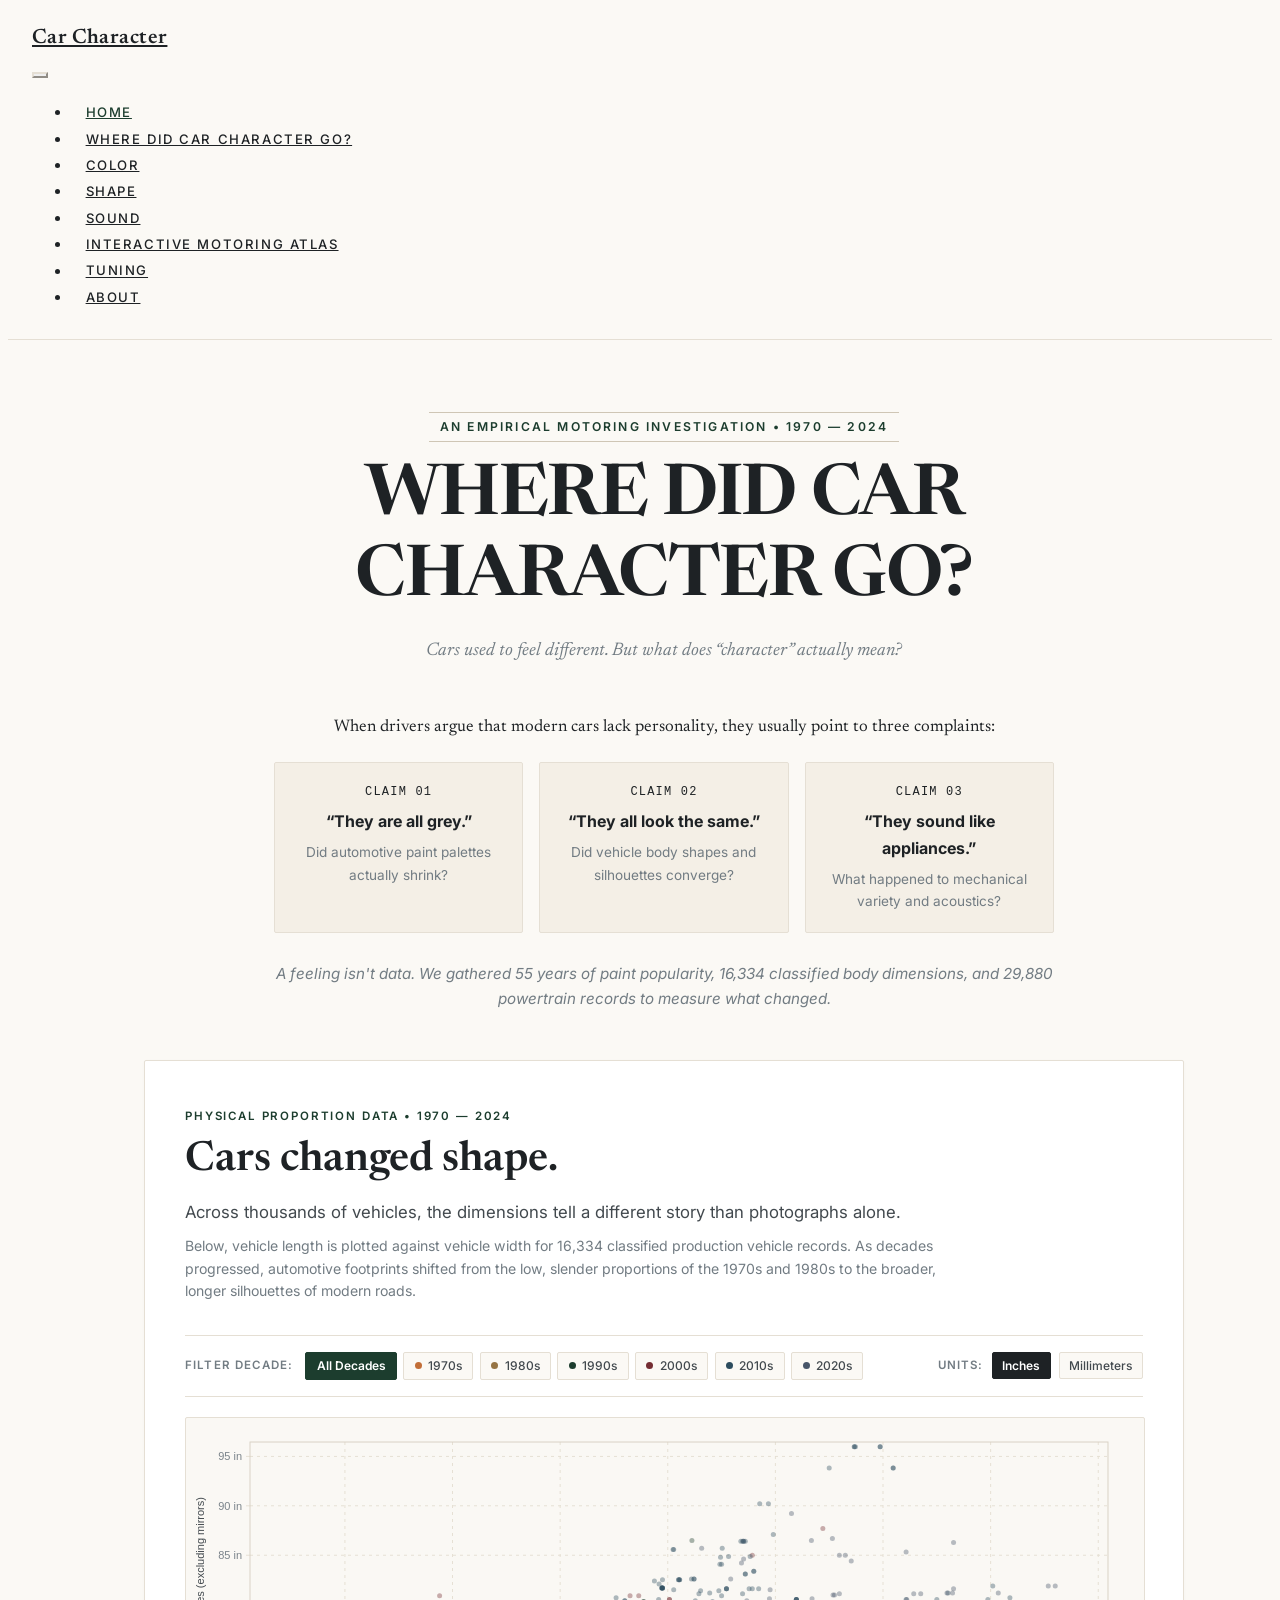
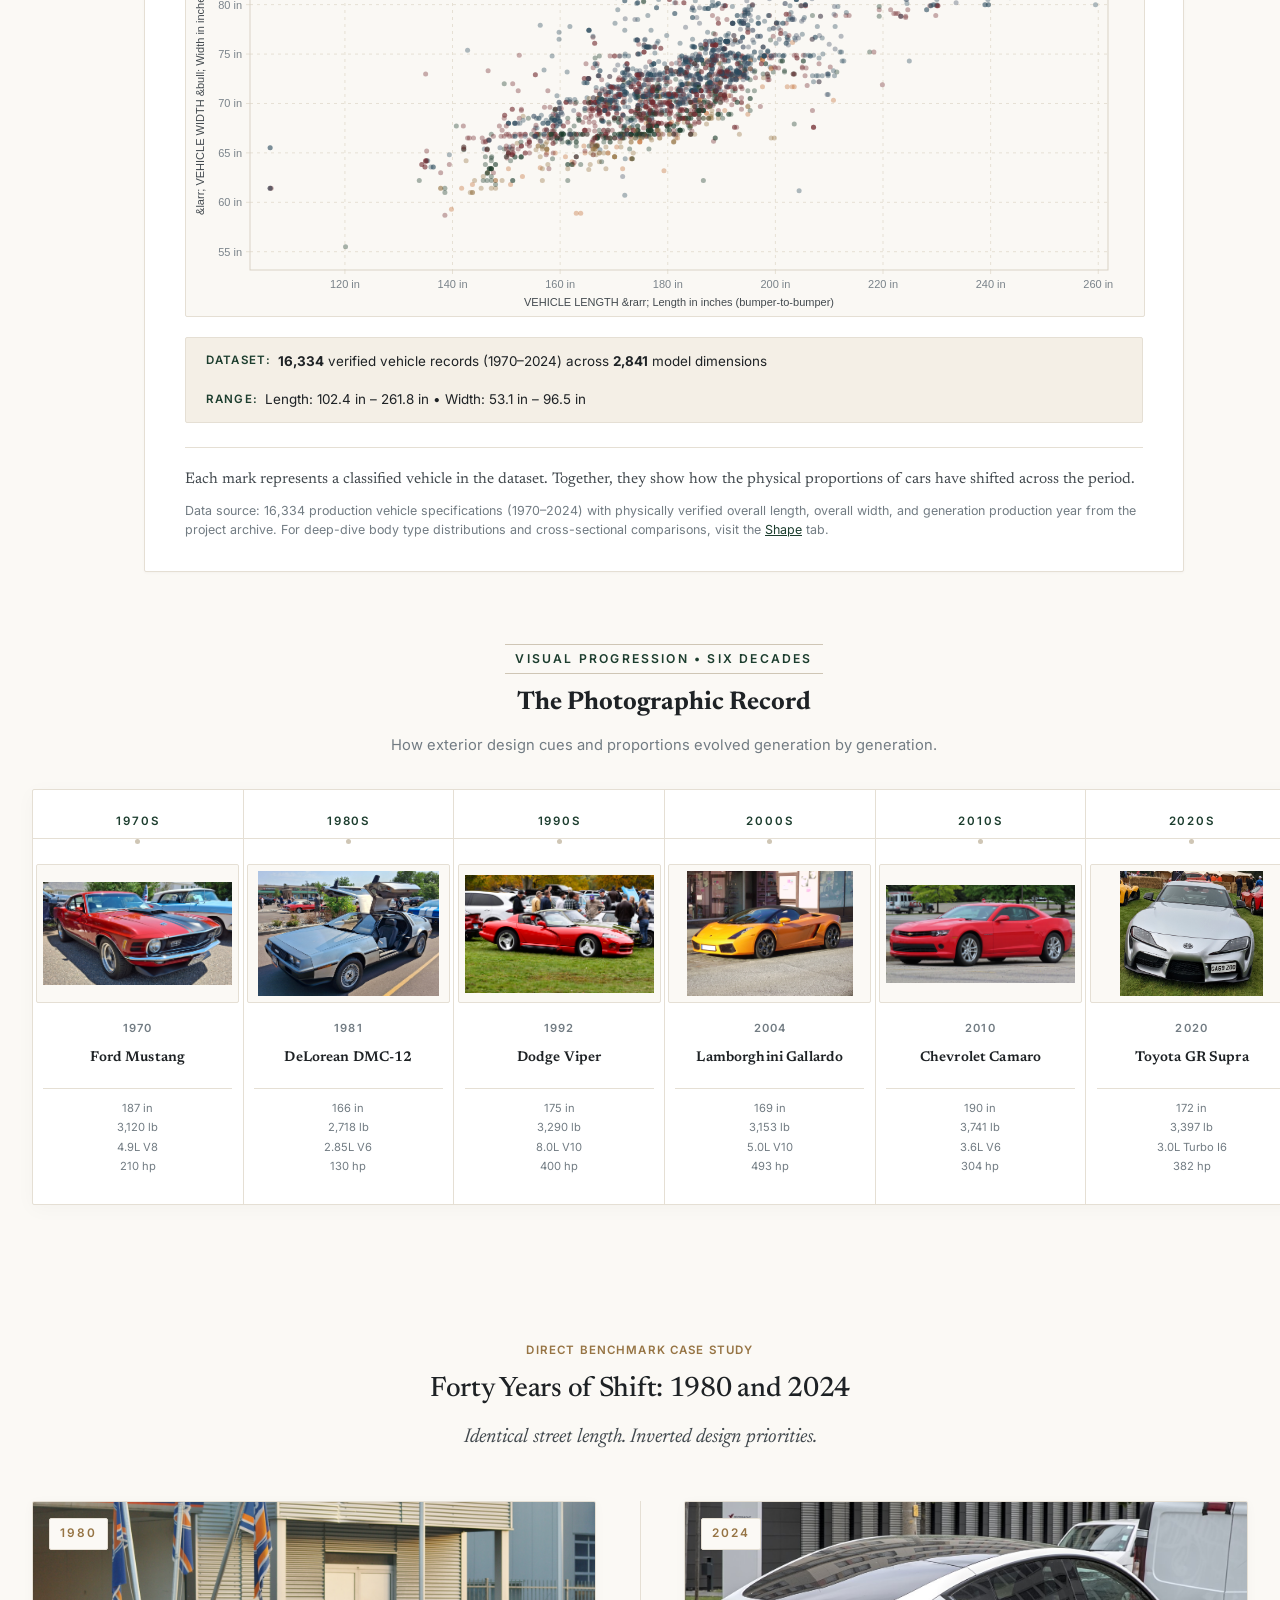
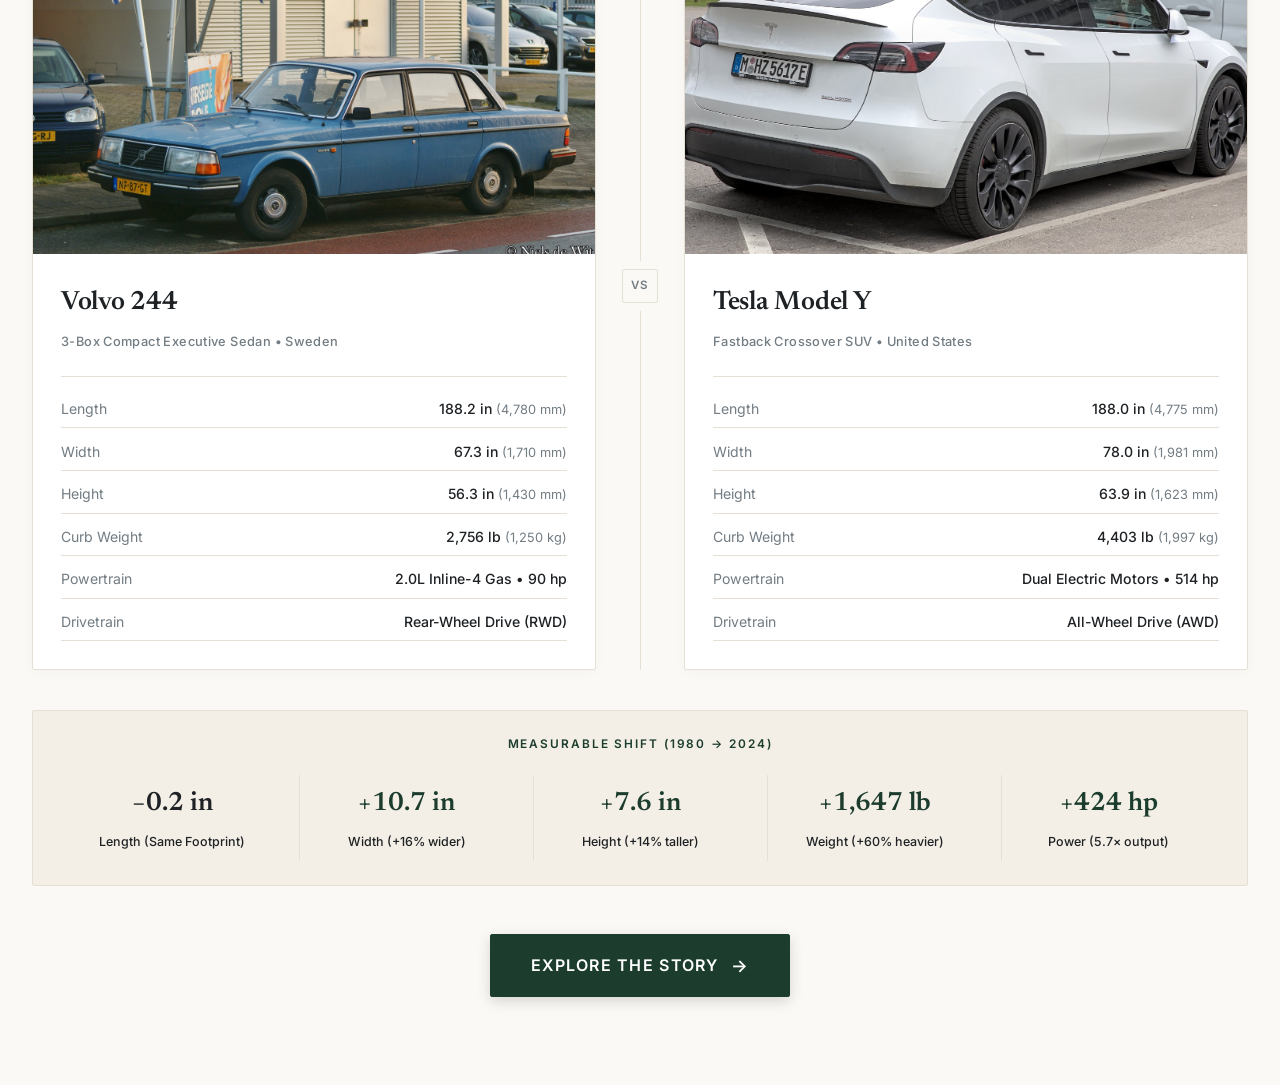
==== commit 63c5c260: "Built site for gh-pages" ====
--- a/index.html
+++ b/index.html
@@ -1,11 +1,934 @@
 <!DOCTYPE html>
-<html lang="en">
-<head>
-  <meta charset="utf-8">
-  <meta http-equiv="refresh" content="0; url=_site/index.html">
-  <title>Car Character</title>
+<html xmlns="http://www.w3.org/1999/xhtml" lang="en" xml:lang="en"><head>
+
+<meta charset="utf-8">
+<meta name="generator" content="quarto-1.10.18">
+
+<meta name="viewport" content="width=device-width, initial-scale=1.0, user-scalable=yes">
+
+
+<title>Car Character</title>
+<style>
+/* Default styles provided by pandoc.
+** See https://pandoc.org/MANUAL.html#variables-for-html for config info.
+*/
+span.smallcaps{font-variant: small-caps;}
+div.columns{display: flex; gap: 1.5em;}
+div.column{flex: auto;}
+@media screen {
+div.columns{gap: min(4vw, 1.5em);}
+div.column{overflow-x: auto;}
+}
+div.hanging-indent{margin-left: 1.5em; text-indent: -1.5em;}
+ul.task-list{list-style: none;}
+ul.task-list li input[type="checkbox"] {
+  width: 0.8em;
+  margin: 0 0.8em 0.2em -1em; /* quarto-specific, see https://github.com/quarto-dev/quarto-cli/issues/4556 */ 
+  vertical-align: middle;
+}
+</style>
+
+
+<script src="site_libs/quarto-nav/quarto-nav.js"></script>
+<script src="site_libs/quarto-nav/headroom.min.js"></script>
+<script src="site_libs/clipboard/clipboard.min.js"></script>
+<script src="site_libs/quarto-search/autocomplete.umd.js"></script>
+<script src="site_libs/quarto-search/fuse.min.js"></script>
+<script src="site_libs/quarto-search/quarto-search.js"></script>
+<meta name="quarto:offset" content="./">
+<script src="site_libs/quarto-html/quarto.js" type="module"></script>
+<script src="site_libs/quarto-html/tabsets/tabsets.js" type="module"></script>
+<script src="site_libs/quarto-html/popper.min.js"></script>
+<script src="site_libs/quarto-html/tippy.umd.min.js"></script>
+<script src="site_libs/quarto-html/anchor.min.js"></script>
+<link href="site_libs/quarto-html/tippy.css" rel="stylesheet">
+<link href="site_libs/quarto-html/quarto-syntax-highlighting-64a204ab8560d761af7679ceaba22944.css" rel="stylesheet" id="quarto-text-highlighting-styles">
+<script src="site_libs/bootstrap/bootstrap.min.js"></script>
+<link href="site_libs/bootstrap/bootstrap-icons.css" rel="stylesheet">
+<link href="site_libs/bootstrap/bootstrap-8f83ba16321a7fef8bc7299ee1375644.min.css" rel="stylesheet" append-hash="true" id="quarto-bootstrap" data-mode="light">
+<script id="quarto-search-options" type="application/json">{
+  "location": "navbar",
+  "copy-button": false,
+  "collapse-after": 3,
+  "panel-placement": "end",
+  "type": "overlay",
+  "limit": 50,
+  "keyboard-shortcut": [
+    "f",
+    "/",
+    "s"
+  ],
+  "show-item-context": false,
+  "language": {
+    "search-no-results-text": "No results",
+    "search-matching-documents-text": "matching documents",
+    "search-copy-link-title": "Copy link to search",
+    "search-hide-matches-text": "Hide additional matches",
+    "search-more-match-text": "more match in this document",
+    "search-more-matches-text": "more matches in this document",
+    "search-clear-button-title": "Clear",
+    "search-text-placeholder": "",
+    "search-detached-cancel-button-title": "Cancel",
+    "search-submit-button-title": "Submit",
+    "search-label": "Search"
+  }
+}</script>
+
+
+<link rel="stylesheet" href="styles.css">
 </head>
-<body>
-  <p>Loading Car Character... If you are not redirected automatically, <a href="_site/index.html">click here to enter the site</a>.</p>
-</body>
-</html>
+
+<body class="nav-fixed fullcontent quarto-light">
+
+<div id="quarto-search-results"></div>
+  <header id="quarto-header" class="headroom fixed-top">
+    <nav class="navbar navbar-expand-lg " data-bs-theme="dark">
+      <div class="navbar-container container-fluid">
+      <div class="navbar-brand-container mx-auto">
+    <a class="navbar-brand" href="./index.html">
+    <span class="navbar-title">Car Character</span>
+    </a>
+  </div>
+            <div id="quarto-search" class="" title="Search"></div>
+          <button class="navbar-toggler" type="button" data-bs-toggle="collapse" data-bs-target="#navbarCollapse" aria-controls="navbarCollapse" role="menu" aria-expanded="false" aria-label="Toggle navigation" onclick="if (window.quartoToggleHeadroom) { window.quartoToggleHeadroom(); }">
+  <span class="navbar-toggler-icon"></span>
+</button>
+          <div class="collapse navbar-collapse" id="navbarCollapse">
+            <ul class="navbar-nav navbar-nav-scroll me-auto">
+  <li class="nav-item">
+    <a class="nav-link active" href="./index.html" aria-current="page"> 
+<span class="menu-text">Home</span></a>
+  </li>  
+  <li class="nav-item">
+    <a class="nav-link" href="./story.html"> 
+<span class="menu-text">Where Did Car Character Go?</span></a>
+  </li>  
+  <li class="nav-item">
+    <a class="nav-link" href="./color.html"> 
+<span class="menu-text">Color</span></a>
+  </li>  
+  <li class="nav-item">
+    <a class="nav-link" href="./shape.html"> 
+<span class="menu-text">Shape</span></a>
+  </li>  
+  <li class="nav-item">
+    <a class="nav-link" href="./sound.html"> 
+<span class="menu-text">Sound</span></a>
+  </li>  
+  <li class="nav-item">
+    <a class="nav-link" href="./exploration.html"> 
+<span class="menu-text">Interactive Motoring Atlas</span></a>
+  </li>  
+  <li class="nav-item">
+    <a class="nav-link" href="./tuning.html"> 
+<span class="menu-text">Tuning</span></a>
+  </li>  
+  <li class="nav-item">
+    <a class="nav-link" href="./about.html"> 
+<span class="menu-text">About</span></a>
+  </li>  
+</ul>
+          </div> <!-- /navcollapse -->
+            <div class="quarto-navbar-tools">
+</div>
+      </div> <!-- /container-fluid -->
+    </nav>
+</header>
+<!-- content -->
+<div id="quarto-content" class="quarto-container page-layout-custom page-navbar">
+<!-- sidebar -->
+<!-- margin-sidebar -->
+<!-- main -->
+
+
+
+
+<div class="seven-decades-section">
+  <!-- MAIN HERO HEADING -->
+  <div class="seven-decades-header">
+    <div class="hero-eyebrow">An Empirical Motoring Investigation • 1970 — 2024</div>
+    <h1 class="timeline-headline" style="font-size: clamp(2.4rem, 5.5vw, 4.4rem); letter-spacing: -0.02em; text-transform: uppercase;">Where did car character go?</h1>
+    <p class="timeline-subtitle" style="max-width: 680px; margin: 1rem auto 0; font-size: 1.15rem; color: var(--text-muted); line-height: 1.6;">
+      Cars used to feel different. But what does “character” actually mean?
+    </p>
+  </div>
+
+  <!-- THE THREE ENTHUSIAST CLAIMS -->
+  <div style="max-width: 780px; margin: 0 auto 3rem; text-align: center; padding: 0 1rem;">
+    <p style="font-family: var(--font-serif); font-size: 1.05rem; color: var(--text-ink); line-height: 1.7; margin-bottom: 1.25rem;">
+      When drivers argue that modern cars lack personality, they usually point to three complaints:
+    </p>
+    <div style="display: grid; grid-template-columns: repeat(auto-fit, minmax(220px, 1fr)); gap: 1rem; margin-bottom: 1.75rem;">
+      <div style="background: var(--bg-cream); border: 1px solid var(--border-rule); padding: 1.25rem 1rem; border-radius: 2px;">
+        <span style="display:block; font-family: ui-monospace, monospace; font-size: 0.75rem; letter-spacing: 0.1em; color: var(--color-gold); margin-bottom: 0.35rem;">CLAIM 01</span>
+        <strong style="color: var(--text-ink); font-size: 1rem;">“They are all grey.”</strong>
+        <p style="font-size: 0.85rem; color: var(--text-muted); margin: 0.4rem 0 0;">Did automotive paint palettes actually shrink?</p>
+      </div>
+      <div style="background: var(--bg-cream); border: 1px solid var(--border-rule); padding: 1.25rem 1rem; border-radius: 2px;">
+        <span style="display:block; font-family: ui-monospace, monospace; font-size: 0.75rem; letter-spacing: 0.1em; color: var(--color-gold); margin-bottom: 0.35rem;">CLAIM 02</span>
+        <strong style="color: var(--text-ink); font-size: 1rem;">“They all look the same.”</strong>
+        <p style="font-size: 0.85rem; color: var(--text-muted); margin: 0.4rem 0 0;">Did vehicle body shapes and silhouettes converge?</p>
+      </div>
+      <div style="background: var(--bg-cream); border: 1px solid var(--border-rule); padding: 1.25rem 1rem; border-radius: 2px;">
+        <span style="display:block; font-family: ui-monospace, monospace; font-size: 0.75rem; letter-spacing: 0.1em; color: var(--color-gold); margin-bottom: 0.35rem;">CLAIM 03</span>
+        <strong style="color: var(--text-ink); font-size: 1rem;">“They sound like appliances.”</strong>
+        <p style="font-size: 0.85rem; color: var(--text-muted); margin: 0.4rem 0 0;">What happened to mechanical variety and acoustics?</p>
+      </div>
+    </div>
+    <p style="font-size: 0.95rem; color: var(--text-muted); font-style: italic;">
+      A feeling isn't data. We gathered 55 years of paint popularity, 16,334 classified body dimensions, and 29,880 powertrain records to measure what changed.
+    </p>
+  </div>
+
+  <!-- PRIMARY EDITORIAL DATA VISUALIZATION: HOW CARS HAVE CHANGED SHAPE -->
+  <div class="homepage-scatter-section">
+    <div class="scatter-card">
+      <div class="scatter-header-block">
+        <span class="scatter-eyebrow">Physical Proportion Data • 1970 — 2024</span>
+        <h2 class="scatter-title">Cars changed shape.</h2>
+        <p class="scatter-lead">
+          Across thousands of vehicles, the dimensions tell a different story than photographs alone.
+        </p>
+        <p class="scatter-subtext">
+          Below, vehicle length is plotted against vehicle width for 16,334 classified production vehicle records. As decades progressed, automotive footprints shifted from the low, slender proportions of the 1970s and 1980s to the broader, longer silhouettes of modern roads.
+        </p>
+      </div>
+
+      <!-- Controls: Decade Filter & Unit Toggle -->
+      <div class="scatter-controls-bar">
+        <div class="scatter-decade-pills" id="scatter-decade-filters">
+          <span class="scatter-filter-label">Filter Decade:</span>
+          <button type="button" class="scatter-pill is-active" data-decade="all">
+            All Decades
+          </button>
+          <button type="button" class="scatter-pill" data-decade="1970s">
+            <span class="pill-indicator" style="background: #c26e38;"></span>1970s
+          </button>
+          <button type="button" class="scatter-pill" data-decade="1980s">
+            <span class="pill-indicator" style="background: #967444;"></span>1980s
+          </button>
+          <button type="button" class="scatter-pill" data-decade="1990s">
+            <span class="pill-indicator" style="background: #1c3d2e;"></span>1990s
+          </button>
+          <button type="button" class="scatter-pill" data-decade="2000s">
+            <span class="pill-indicator" style="background: #742d33;"></span>2000s
+          </button>
+          <button type="button" class="scatter-pill" data-decade="2010s">
+            <span class="pill-indicator" style="background: #2c4c5e;"></span>2010s
+          </button>
+          <button type="button" class="scatter-pill" data-decade="2020s">
+            <span class="pill-indicator" style="background: #475569;"></span>2020s
+          </button>
+        </div>
+
+        <div class="scatter-unit-group">
+          <span class="unit-label">Units:</span>
+          <button type="button" class="scatter-unit-btn is-active" id="scatter-unit-in">Inches</button>
+          <button type="button" class="scatter-unit-btn" id="scatter-unit-mm">Millimeters</button>
+        </div>
+      </div>
+
+      <!-- Interactive Canvas Stage -->
+      <div class="scatter-stage-wrap">
+        <canvas id="shape-scatter-canvas"></canvas>
+        <div id="scatter-tooltip" class="scatter-tooltip"></div>
+      </div>
+
+      <!-- Dynamic Readout Strip -->
+      <div class="scatter-readout-strip" id="scatter-readout">
+        <div class="scatter-readout-item">
+          <span class="readout-label">Dataset:</span>
+          <span class="readout-value"><strong>16,334</strong> verified vehicle records (1970–2024) across <strong>2,841</strong> model dimensions</span>
+        </div>
+        <div class="scatter-readout-item">
+          <span class="readout-label">Interactive:</span>
+          <span class="readout-value">Hover or tap any point to inspect individual vehicle specifications</span>
+        </div>
+      </div>
+
+      <!-- Explanatory Editorial Caption -->
+      <div class="scatter-caption-block">
+        <p class="scatter-caption-text">
+          Each mark represents a classified vehicle in the dataset. Together, they show how the physical proportions of cars have shifted across the period.
+        </p>
+        <p class="scatter-transparency-note">
+          Data source: 16,334 production vehicle specifications (1970–2024) with physically verified overall length, overall width, and generation production year from the project archive. For deep-dive body type distributions and cross-sectional comparisons, visit the <a href="shape.html" style="color: var(--accent-racing-green); text-decoration: underline;">Shape</a> tab.
+        </p>
+      </div>
+    </div>
+  </div>
+
+  <!-- SECTION HEADER: PHOTOGRAPHIC PROGRESSION -->
+  <div style="text-align: center; max-width: 720px; margin: 0 auto 2rem; padding: 0 1rem;">
+    <span class="hero-eyebrow" style="margin-bottom: 0.5rem; display: inline-block;">Visual Progression • Six Decades</span>
+    <h3 style="font-family: var(--font-serif); font-size: 1.6rem; color: var(--text-ink); margin: 0 0 0.5rem;">The Photographic Record</h3>
+    <p style="font-size: 0.92rem; color: var(--text-muted); margin: 0;">How exterior design cues and proportions evolved generation by generation.</p>
+  </div>
+
+  <!-- SIX EQUAL VERTICAL PANELS: PHOTOGRAPHIC PROGRESSION -->
+  <div class="seven-decades-container">
+    <div class="timeline-horizon-line"></div>
+    <div class="seven-decades-grid">
+
+      <!-- 1970s -->
+      <div class="decade-panel">
+        <span class="panel-decade-badge">1970s</span>
+        <div class="panel-horizon-node"></div>
+        <div class="panel-image-frame">
+          <img src="1970s/1970_ford_mustang.jpg" alt="1970 Ford Mustang" class="panel-car-img" loading="lazy">
+        </div>
+        <div class="panel-meta">
+          <span class="panel-year">1970</span>
+          <span class="panel-model">Ford Mustang</span>
+          <div class="panel-specs">
+            <span>187 in</span>
+            <span>3,120 lb</span>
+            <span>4.9L V8</span>
+            <span>210 hp</span>
+          </div>
+        </div>
+      </div>
+
+      <!-- 1980s -->
+      <div class="decade-panel">
+        <span class="panel-decade-badge">1980s</span>
+        <div class="panel-horizon-node"></div>
+        <div class="panel-image-frame">
+          <img src="1980s/1981_delorean_dmc12.jpg" alt="1981 DeLorean DMC-12" class="panel-car-img" loading="lazy">
+        </div>
+        <div class="panel-meta">
+          <span class="panel-year">1981</span>
+          <span class="panel-model">DeLorean DMC-12</span>
+          <div class="panel-specs">
+            <span>166 in</span>
+            <span>2,718 lb</span>
+            <span>2.85L V6</span>
+            <span>130 hp</span>
+          </div>
+        </div>
+      </div>
+
+      <!-- 1990s -->
+      <div class="decade-panel">
+        <span class="panel-decade-badge">1990s</span>
+        <div class="panel-horizon-node"></div>
+        <div class="panel-image-frame">
+          <img src="1990s/1992_dodge_viper.jpg" alt="1992 Dodge Viper" class="panel-car-img" loading="lazy">
+        </div>
+        <div class="panel-meta">
+          <span class="panel-year">1992</span>
+          <span class="panel-model">Dodge Viper</span>
+          <div class="panel-specs">
+            <span>175 in</span>
+            <span>3,290 lb</span>
+            <span>8.0L V10</span>
+            <span>400 hp</span>
+          </div>
+        </div>
+      </div>
+
+      <!-- 2000s -->
+      <div class="decade-panel">
+        <span class="panel-decade-badge">2000s</span>
+        <div class="panel-horizon-node"></div>
+        <div class="panel-image-frame">
+          <img src="2000s/2004_lamborghini_gallardo.jpg" alt="2004 Lamborghini Gallardo" class="panel-car-img" loading="lazy">
+        </div>
+        <div class="panel-meta">
+          <span class="panel-year">2004</span>
+          <span class="panel-model">Lamborghini Gallardo</span>
+          <div class="panel-specs">
+            <span>169 in</span>
+            <span>3,153 lb</span>
+            <span>5.0L V10</span>
+            <span>493 hp</span>
+          </div>
+        </div>
+      </div>
+
+      <!-- 2010s -->
+      <div class="decade-panel">
+        <span class="panel-decade-badge">2010s</span>
+        <div class="panel-horizon-node"></div>
+        <div class="panel-image-frame">
+          <img src="2010s/2010_chevrolet_camaro.jpg" alt="2010 Chevrolet Camaro" class="panel-car-img" loading="lazy">
+        </div>
+        <div class="panel-meta">
+          <span class="panel-year">2010</span>
+          <span class="panel-model">Chevrolet Camaro</span>
+          <div class="panel-specs">
+            <span>190 in</span>
+            <span>3,741 lb</span>
+            <span>3.6L V6</span>
+            <span>304 hp</span>
+          </div>
+        </div>
+      </div>
+
+      <!-- 2020s -->
+      <div class="decade-panel">
+        <span class="panel-decade-badge">2020s</span>
+        <div class="panel-horizon-node"></div>
+        <div class="panel-image-frame">
+          <img src="2020s/2020_toyota_gr_supra.jpg" alt="2020 Toyota GR Supra" class="panel-car-img" loading="lazy">
+        </div>
+        <div class="panel-meta">
+          <span class="panel-year">2020</span>
+          <span class="panel-model">Toyota GR Supra</span>
+          <div class="panel-specs">
+            <span>172 in</span>
+            <span>3,397 lb</span>
+            <span>3.0L Turbo I6</span>
+            <span>382 hp</span>
+          </div>
+        </div>
+      </div>
+
+    </div>
+  </div>
+
+</div>
+
+<!-- CASE STUDY: FORTY YEARS (1980 VS 2024) -->
+<div class="comparison-section">
+  <div class="comparison-header">
+    <div class="comparison-eyebrow">Direct Benchmark Case Study</div>
+    <h2 class="comparison-title">Forty Years of Shift: 1980 and 2024</h2>
+    <p class="comparison-subtitle">Identical street length. Inverted design priorities.</p>
+  </div>
+
+  <div class="comparison-stage">
+    <!-- Older Car: Volvo 244 -->
+    <div class="car-card older-car">
+      <div class="car-media">
+        <img src="images/1980s.jpg" alt="1980 Volvo 244" class="car-photo">
+        <span class="era-tag">1980</span>
+      </div>
+      <div class="car-meta">
+        <h3 class="car-name">Volvo 244</h3>
+        <div class="car-category">3-Box Compact Executive Sedan • Sweden</div>
+        
+        <dl class="car-specs-grid">
+          <div class="spec-row">
+            <dt>Length</dt>
+            <dd>188.2 in <span class="spec-metric">(4,780 mm)</span></dd>
+          </div>
+          <div class="spec-row">
+            <dt>Width</dt>
+            <dd>67.3 in <span class="spec-metric">(1,710 mm)</span></dd>
+          </div>
+          <div class="spec-row">
+            <dt>Height</dt>
+            <dd>56.3 in <span class="spec-metric">(1,430 mm)</span></dd>
+          </div>
+          <div class="spec-row">
+            <dt>Curb Weight</dt>
+            <dd>2,756 lb <span class="spec-metric">(1,250 kg)</span></dd>
+          </div>
+          <div class="spec-row">
+            <dt>Powertrain</dt>
+            <dd>2.0L Inline-4 Gas • 90 hp</dd>
+          </div>
+          <div class="spec-row">
+            <dt>Drivetrain</dt>
+            <dd>Rear-Wheel Drive (RWD)</dd>
+          </div>
+        </dl>
+      </div>
+    </div>
+
+    <!-- Divider / Time Bridge -->
+    <div class="comparison-bridge">
+      <div class="bridge-line"></div>
+      <div class="bridge-badge">VS</div>
+      <div class="bridge-line"></div>
+    </div>
+
+    <!-- Modern Car: Tesla Model Y -->
+    <div class="car-card modern-car">
+      <div class="car-media">
+        <img src="images/2020s.jpg" alt="2020s Tesla Model Y" class="car-photo">
+        <span class="era-tag">2024</span>
+      </div>
+      <div class="car-meta">
+        <h3 class="car-name">Tesla Model Y</h3>
+        <div class="car-category">Fastback Crossover SUV • United States</div>
+        
+        <dl class="car-specs-grid">
+          <div class="spec-row">
+            <dt>Length</dt>
+            <dd>188.0 in <span class="spec-metric">(4,775 mm)</span></dd>
+          </div>
+          <div class="spec-row">
+            <dt>Width</dt>
+            <dd>78.0 in <span class="spec-metric">(1,981 mm)</span></dd>
+          </div>
+          <div class="spec-row">
+            <dt>Height</dt>
+            <dd>63.9 in <span class="spec-metric">(1,623 mm)</span></dd>
+          </div>
+          <div class="spec-row">
+            <dt>Curb Weight</dt>
+            <dd>4,403 lb <span class="spec-metric">(1,997 kg)</span></dd>
+          </div>
+          <div class="spec-row">
+            <dt>Powertrain</dt>
+            <dd>Dual Electric Motors • 514 hp</dd>
+          </div>
+          <div class="spec-row">
+            <dt>Drivetrain</dt>
+            <dd>All-Wheel Drive (AWD)</dd>
+          </div>
+        </dl>
+      </div>
+    </div>
+  </div>
+
+  <!-- Delta / Data Insight Strip -->
+  <div class="comparison-delta-strip">
+    <div class="delta-header">MEASURABLE SHIFT (1980 → 2024)</div>
+    <div class="delta-grid">
+      <div class="delta-item">
+        <span class="delta-value">−0.2 in</span>
+        <span class="delta-label">Length (Same Footprint)</span>
+      </div>
+      <div class="delta-item highlight">
+        <span class="delta-value">+10.7 in</span>
+        <span class="delta-label">Width (+16% wider)</span>
+      </div>
+      <div class="delta-item highlight">
+        <span class="delta-value">+7.6 in</span>
+        <span class="delta-label">Height (+14% taller)</span>
+      </div>
+      <div class="delta-item highlight">
+        <span class="delta-value">+1,647 lb</span>
+        <span class="delta-label">Weight (+60% heavier)</span>
+      </div>
+      <div class="delta-item highlight">
+        <span class="delta-value">+424 hp</span>
+        <span class="delta-label">Power (5.7× output)</span>
+      </div>
+    </div>
+  </div>
+
+  <!-- MAIN CALL TO ACTION -->
+  <div style="text-align: center; margin: 3rem 0 5rem;">
+    <a href="story.html" class="final-cta-button" style="display: inline-flex; width: auto; padding: 1rem 2.5rem; font-size: 1rem; box-shadow: 0 4px 14px rgba(0,0,0,0.15);">
+      <span>EXPLORE THE STORY</span>
+      <span class="cta-arrow">→</span>
+    </a>
+  </div>
+</div>
+
+<script src="data/shape_scatter_data.js"></script>
+<script src="scripts/homepage-scatter.js"></script>
+
+
+
+
+<script id="quarto-html-after-body" type="application/javascript">
+  window.document.addEventListener("DOMContentLoaded", function (event) {
+    const icon = "";
+    const anchorJS = new window.AnchorJS();
+    anchorJS.options = {
+      placement: 'right',
+      icon: icon
+    };
+    anchorJS.add('.anchored');
+    const isCodeAnnotation = (el) => {
+      for (const clz of el.classList) {
+        if (clz.startsWith('code-annotation-')) {                     
+          return true;
+        }
+      }
+      return false;
+    }
+    const onCopySuccess = function(e) {
+      // button target
+      const button = e.trigger;
+      // don't keep focus
+      button.blur();
+      // flash "checked"
+      button.classList.add('code-copy-button-checked');
+      var currentTitle = button.getAttribute("title");
+      button.setAttribute("title", "Copied!");
+      let tooltip;
+      if (window.bootstrap) {
+        button.setAttribute("data-bs-toggle", "tooltip");
+        button.setAttribute("data-bs-placement", "left");
+        button.setAttribute("data-bs-title", "Copied!");
+        tooltip = new bootstrap.Tooltip(button, 
+          { trigger: "manual", 
+            customClass: "code-copy-button-tooltip",
+            offset: [0, -8]});
+        tooltip.show();    
+      }
+      setTimeout(function() {
+        if (tooltip) {
+          tooltip.hide();
+          button.removeAttribute("data-bs-title");
+          button.removeAttribute("data-bs-toggle");
+          button.removeAttribute("data-bs-placement");
+        }
+        button.setAttribute("title", currentTitle);
+        button.classList.remove('code-copy-button-checked');
+      }, 1000);
+      // clear code selection
+      e.clearSelection();
+    }
+    const getTextToCopy = function(trigger) {
+      const outerScaffold = trigger.parentElement.cloneNode(true);
+      const codeEl = outerScaffold.querySelector('code');
+      for (const childEl of codeEl.children) {
+        if (isCodeAnnotation(childEl)) {
+          childEl.remove();
+        }
+      }
+      return codeEl.innerText;
+    }
+    const clipboard = new window.ClipboardJS('.code-copy-button:not([data-in-quarto-modal])', {
+      text: getTextToCopy
+    });
+    clipboard.on('success', onCopySuccess);
+    if (window.document.getElementById('quarto-embedded-source-code-modal')) {
+      const clipboardModal = new window.ClipboardJS('.code-copy-button[data-in-quarto-modal]', {
+        text: getTextToCopy,
+        container: window.document.getElementById('quarto-embedded-source-code-modal')
+      });
+      clipboardModal.on('success', onCopySuccess);
+    }
+      var localhostRegex = new RegExp(/^(?:http|https):\/\/localhost\:?[0-9]*\//);
+      var mailtoRegex = new RegExp(/^mailto:/);
+        var filterRegex = new RegExp("https:\/\/nikiwalkor83\.github\.io\/car-character\/");
+      var isInternal = (href) => {
+          return filterRegex.test(href) || localhostRegex.test(href) || mailtoRegex.test(href);
+      }
+      // Inspect non-navigation links and adorn them if external
+     var links = window.document.querySelectorAll('a[href]:not(.nav-link):not(.navbar-brand):not(.toc-action):not(.sidebar-link):not(.sidebar-item-toggle):not(.pagination-link):not(.no-external):not([aria-hidden]):not(.dropdown-item):not(.quarto-navigation-tool):not(.about-link)');
+      for (var i=0; i<links.length; i++) {
+        const link = links[i];
+        if (!isInternal(link.href)) {
+          // undo the damage that might have been done by quarto-nav.js in the case of
+          // links that we want to consider external
+          if (link.dataset.originalHref !== undefined) {
+            link.href = link.dataset.originalHref;
+          }
+        }
+      }
+    function tippyHover(el, contentFn, onTriggerFn, onUntriggerFn) {
+      const config = {
+        allowHTML: true,
+        maxWidth: 500,
+        delay: 100,
+        arrow: false,
+        appendTo: function(el) {
+            return el.parentElement;
+        },
+        interactive: true,
+        interactiveBorder: 10,
+        theme: 'quarto',
+        placement: 'bottom-start',
+      };
+      if (contentFn) {
+        config.content = contentFn;
+      }
+      if (onTriggerFn) {
+        config.onTrigger = onTriggerFn;
+      }
+      if (onUntriggerFn) {
+        config.onUntrigger = onUntriggerFn;
+      }
+      window.tippy(el, config); 
+    }
+    const noterefs = window.document.querySelectorAll('a[role="doc-noteref"]');
+    for (var i=0; i<noterefs.length; i++) {
+      const ref = noterefs[i];
+      tippyHover(ref, function() {
+        // use id or data attribute instead here
+        let href = ref.getAttribute('data-footnote-href') || ref.getAttribute('href');
+        try { href = new URL(href).hash; } catch {}
+        const id = href.replace(/^#\/?/, "");
+        const note = window.document.getElementById(id);
+        if (note) {
+          return note.innerHTML;
+        } else {
+          return "";
+        }
+      });
+    }
+    const xrefs = window.document.querySelectorAll('a.quarto-xref');
+    const processXRef = (id, note) => {
+      // Strip column container classes
+      const stripColumnClz = (el) => {
+        el.classList.remove("page-full", "page-columns");
+        if (el.children) {
+          for (const child of el.children) {
+            stripColumnClz(child);
+          }
+        }
+      }
+      stripColumnClz(note)
+      if (id === null || id.startsWith('sec-')) {
+        // Special case sections, only their first couple elements
+        const container = document.createElement("div");
+        if (note.children && note.children.length > 2) {
+          container.appendChild(note.children[0].cloneNode(true));
+          for (let i = 1; i < note.children.length; i++) {
+            const child = note.children[i];
+            if (child.tagName === "P" && child.innerText === "") {
+              continue;
+            } else {
+              container.appendChild(child.cloneNode(true));
+              break;
+            }
+          }
+          if (window.Quarto?.typesetMath) {
+            window.Quarto.typesetMath(container);
+          }
+          return container.innerHTML
+        } else {
+          if (window.Quarto?.typesetMath) {
+            window.Quarto.typesetMath(note);
+          }
+          return note.innerHTML;
+        }
+      } else {
+        // Remove any anchor links if they are present
+        const anchorLink = note.querySelector('a.anchorjs-link');
+        if (anchorLink) {
+          anchorLink.remove();
+        }
+        if (window.Quarto?.typesetMath) {
+          window.Quarto.typesetMath(note);
+        }
+        if (note.classList.contains("callout")) {
+          return note.outerHTML;
+        } else {
+          return note.innerHTML;
+        }
+      }
+    }
+    for (var i=0; i<xrefs.length; i++) {
+      const xref = xrefs[i];
+      tippyHover(xref, undefined, function(instance) {
+        instance.disable();
+        let url = xref.getAttribute('href');
+        let hash = undefined; 
+        if (url.startsWith('#')) {
+          hash = url;
+        } else {
+          try { hash = new URL(url).hash; } catch {}
+        }
+        if (hash) {
+          const id = hash.replace(/^#\/?/, "");
+          const note = window.document.getElementById(id);
+          if (note !== null) {
+            try {
+              const html = processXRef(id, note.cloneNode(true));
+              instance.setContent(html);
+            } finally {
+              instance.enable();
+              instance.show();
+            }
+          } else {
+            // See if we can fetch this
+            fetch(url.split('#')[0])
+            .then(res => res.text())
+            .then(html => {
+              const parser = new DOMParser();
+              const htmlDoc = parser.parseFromString(html, "text/html");
+              const note = htmlDoc.getElementById(id);
+              if (note !== null) {
+                const html = processXRef(id, note);
+                instance.setContent(html);
+              } 
+            }).finally(() => {
+              instance.enable();
+              instance.show();
+            });
+          }
+        } else {
+          // See if we can fetch a full url (with no hash to target)
+          // This is a special case and we should probably do some content thinning / targeting
+          fetch(url)
+          .then(res => res.text())
+          .then(html => {
+            const parser = new DOMParser();
+            const htmlDoc = parser.parseFromString(html, "text/html");
+            const note = htmlDoc.querySelector('main.content');
+            if (note !== null) {
+              // This should only happen for chapter cross references
+              // (since there is no id in the URL)
+              // remove the first header
+              if (note.children.length > 0 && note.children[0].tagName === "HEADER") {
+                note.children[0].remove();
+              }
+              const html = processXRef(null, note);
+              instance.setContent(html);
+            } 
+          }).finally(() => {
+            instance.enable();
+            instance.show();
+          });
+        }
+      }, function(instance) {
+      });
+    }
+        let selectedAnnoteEl;
+        const selectorForAnnotation = ( cell, annotation) => {
+          let cellAttr = 'data-code-cell="' + cell + '"';
+          let lineAttr = 'data-code-annotation="' +  annotation + '"';
+          const selector = 'span[' + cellAttr + '][' + lineAttr + ']';
+          return selector;
+        }
+        const selectCodeLines = (annoteEl) => {
+          const doc = window.document;
+          const targetCell = annoteEl.getAttribute("data-target-cell");
+          const targetAnnotation = annoteEl.getAttribute("data-target-annotation");
+          const annoteSpan = window.document.querySelector(selectorForAnnotation(targetCell, targetAnnotation));
+          const lines = annoteSpan.getAttribute("data-code-lines").split(",");
+          const lineIds = lines.map((line) => {
+            return targetCell + "-" + line;
+          })
+          let top = null;
+          let height = null;
+          let parent = null;
+          if (lineIds.length > 0) {
+              //compute the position of the single el (top and bottom and make a div)
+              const el = window.document.getElementById(lineIds[0]);
+              top = el.offsetTop;
+              height = el.offsetHeight;
+              parent = el.parentElement.parentElement;
+            if (lineIds.length > 1) {
+              const lastEl = window.document.getElementById(lineIds[lineIds.length - 1]);
+              const bottom = lastEl.offsetTop + lastEl.offsetHeight;
+              height = bottom - top;
+            }
+            if (top !== null && height !== null && parent !== null) {
+              // cook up a div (if necessary) and position it 
+              let div = window.document.getElementById("code-annotation-line-highlight");
+              if (div === null) {
+                div = window.document.createElement("div");
+                div.setAttribute("id", "code-annotation-line-highlight");
+                div.style.position = 'absolute';
+                parent.appendChild(div);
+              }
+              div.style.top = top - 2 + "px";
+              div.style.height = height + 4 + "px";
+              div.style.left = 0;
+              let gutterDiv = window.document.getElementById("code-annotation-line-highlight-gutter");
+              if (gutterDiv === null) {
+                gutterDiv = window.document.createElement("div");
+                gutterDiv.setAttribute("id", "code-annotation-line-highlight-gutter");
+                gutterDiv.style.position = 'absolute';
+                const codeCell = window.document.getElementById(targetCell);
+                const gutter = codeCell.querySelector('.code-annotation-gutter');
+                gutter.appendChild(gutterDiv);
+              }
+              gutterDiv.style.top = top - 2 + "px";
+              gutterDiv.style.height = height + 4 + "px";
+            }
+            selectedAnnoteEl = annoteEl;
+          }
+        };
+        const unselectCodeLines = () => {
+          const elementsIds = ["code-annotation-line-highlight", "code-annotation-line-highlight-gutter"];
+          elementsIds.forEach((elId) => {
+            const div = window.document.getElementById(elId);
+            if (div) {
+              div.remove();
+            }
+          });
+          selectedAnnoteEl = undefined;
+        };
+          // Handle positioning of the toggle
+      window.addEventListener(
+        "resize",
+        throttle(() => {
+          elRect = undefined;
+          if (selectedAnnoteEl) {
+            selectCodeLines(selectedAnnoteEl);
+          }
+        }, 10)
+      );
+      function throttle(fn, ms) {
+      let throttle = false;
+      let timer;
+        return (...args) => {
+          if(!throttle) { // first call gets through
+              fn.apply(this, args);
+              throttle = true;
+          } else { // all the others get throttled
+              if(timer) clearTimeout(timer); // cancel #2
+              timer = setTimeout(() => {
+                fn.apply(this, args);
+                timer = throttle = false;
+              }, ms);
+          }
+        };
+      }
+        // Attach click handler to the DT
+        const annoteDls = window.document.querySelectorAll('dt[data-target-cell]');
+        for (const annoteDlNode of annoteDls) {
+          annoteDlNode.addEventListener('click', (event) => {
+            const clickedEl = event.target;
+            if (clickedEl !== selectedAnnoteEl) {
+              unselectCodeLines();
+              const activeEl = window.document.querySelector('dt[data-target-cell].code-annotation-active');
+              if (activeEl) {
+                activeEl.classList.remove('code-annotation-active');
+              }
+              selectCodeLines(clickedEl);
+              clickedEl.classList.add('code-annotation-active');
+            } else {
+              // Unselect the line
+              unselectCodeLines();
+              clickedEl.classList.remove('code-annotation-active');
+            }
+          });
+        }
+    const findCites = (el) => {
+      const parentEl = el.parentElement;
+      if (parentEl) {
+        const cites = parentEl.dataset.cites;
+        if (cites) {
+          return {
+            el,
+            cites: cites.split(' ')
+          };
+        } else {
+          return findCites(el.parentElement)
+        }
+      } else {
+        return undefined;
+      }
+    };
+    var bibliorefs = window.document.querySelectorAll('a[role="doc-biblioref"]');
+    for (var i=0; i<bibliorefs.length; i++) {
+      const ref = bibliorefs[i];
+      const citeInfo = findCites(ref);
+      if (citeInfo) {
+        tippyHover(citeInfo.el, function() {
+          var popup = window.document.createElement('div');
+          citeInfo.cites.forEach(function(cite) {
+            var citeDiv = window.document.createElement('div');
+            citeDiv.classList.add('hanging-indent');
+            citeDiv.classList.add('csl-entry');
+            var biblioDiv = window.document.getElementById('ref-' + cite);
+            if (biblioDiv) {
+              citeDiv.innerHTML = biblioDiv.innerHTML;
+            }
+            popup.appendChild(citeDiv);
+          });
+          return popup.innerHTML;
+        });
+      }
+    }
+  });
+  </script>
+</div> <!-- /content -->
+
+
+
+
+</body></html>
--- a/styles.css
+++ b/styles.css
@@ -0,0 +1,8207 @@
+/* ==========================================================================
+   BRITISH MOTORING EDITORIAL DESIGN SYSTEM
+   Refined, Understated, Editorial Typography & Warm Paper Palette
+   ========================================================================== */
+
+@import url('https://fonts.googleapis.com/css2?family=Newsreader:ital,opsz,wght@0,6..72,400..700;1,6..72,400..700&family=Inter:wght@300;400;500;600&display=swap');
+
+:root {
+  --font-serif: "Newsreader", "Baskerville", "Georgia", "Times New Roman", serif;
+  --font-sans: "Inter", -apple-system, BlinkMacSystemFont, "Segoe UI", Roboto, sans-serif;
+  
+  /* Primary British editorial palette */
+  --bg-paper: #fbf9f5;
+  --bg-cream: #f4efe6;
+  --bg-stone: #ebe5d8;
+  --bg-card: #ffffff;
+  
+  /* Contrast dark sections (British racing green / navy / charcoal) */
+  --bg-dark-racing: #142a20;
+  --bg-dark-navy: #151e27;
+  --bg-dark-charcoal: #1e2225;
+  
+  /* Typography ink tones */
+  --text-ink: #1e2225;
+  --text-body: #42494e;
+  --text-muted: #727c83;
+  --text-faint: #9ea7ad;
+  --text-light: #f7f5ef;
+  --text-light-muted: #b8c1c5;
+  
+  /* Restrained dividers & hairline rules */
+  --border-rule: #e5dfd4;
+  --border-strong: #cfc6b5;
+  --border-dark-rule: rgba(255, 255, 255, 0.12);
+  
+  /* Natural accents */
+  --accent-racing-green: #1c3d2e;
+  --accent-brass: #967444;
+  --accent-burgundy: #742d33;
+  --accent-faded-red: #a43936;
+}
+
+body {
+  background-color: var(--bg-paper);
+  color: var(--text-ink);
+  font-family: var(--font-sans);
+  line-height: 1.65;
+  -webkit-font-smoothing: antialiased;
+  -moz-osx-font-smoothing: grayscale;
+}
+
+/* Journal Masthead Navbar */
+.navbar {
+  background-color: var(--bg-paper) !important;
+  border-bottom: 1px solid var(--border-rule) !important;
+  box-shadow: none !important;
+  padding: 0.85rem 1.5rem;
+}
+
+.navbar .navbar-brand {
+  font-family: var(--font-serif);
+  font-size: 1.3rem;
+  font-weight: 600;
+  letter-spacing: 0.02em;
+  color: var(--text-ink) !important;
+}
+
+.navbar .nav-link {
+  font-family: var(--font-sans);
+  font-size: 0.82rem;
+  font-weight: 500;
+  letter-spacing: 0.12em;
+  text-transform: uppercase;
+  color: var(--text-secondary) !important;
+  padding: 0.45rem 0.85rem !important;
+  transition: color 0.2s ease;
+}
+
+.navbar .nav-link:hover,
+.navbar .nav-link.active {
+  color: var(--accent-racing-green) !important;
+}
+
+.navbar-toggler {
+  border-color: var(--border-rule) !important;
+}
+
+/* Editorial Hero Header */
+.hero-section {
+  position: relative;
+  background-color: var(--bg-paper);
+  padding: 5rem 1.5rem 4.5rem;
+  color: var(--text-ink);
+  overflow: hidden;
+  border-bottom: 1px solid var(--border-rule);
+}
+
+.hero-header {
+  position: relative;
+  z-index: 10;
+  text-align: center;
+  max-width: 820px;
+  margin: 0 auto;
+}
+
+.hero-eyebrow {
+  display: inline-block;
+  font-family: var(--font-sans);
+  font-size: 0.76rem;
+  font-weight: 600;
+  letter-spacing: 0.18em;
+  text-transform: uppercase;
+  color: var(--accent-racing-green);
+  margin-bottom: 1rem;
+  padding: 0.25rem 0.65rem;
+  background: transparent;
+  border-top: 1px solid var(--border-strong);
+  border-bottom: 1px solid var(--border-strong);
+  border-left: none;
+  border-right: none;
+  border-radius: 0;
+}
+
+.hero-title {
+  font-family: var(--font-serif);
+  font-size: clamp(2.4rem, 5vw, 3.8rem);
+  font-weight: 600;
+  letter-spacing: -0.01em;
+  color: var(--text-ink);
+  margin: 0.5rem 0 1rem;
+  line-height: 1.15;
+  text-shadow: none;
+}
+
+.hero-subtitle {
+  font-family: var(--font-serif);
+  font-size: clamp(1.1rem, 2vw, 1.35rem);
+  font-style: italic;
+  font-weight: 400;
+  line-height: 1.6;
+  color: var(--text-body);
+  margin-top: 0.85rem;
+  max-width: 680px;
+  margin-left: auto;
+  margin-right: auto;
+  text-shadow: none;
+}
+
+/* ==========================================================================
+   ONE CAR — SEVEN DECADES: Continuous Automotive Timeline
+   ========================================================================== */
+
+.seven-decades-section {
+  position: relative;
+  z-index: 5;
+  width: 100%;
+  max-width: 1360px;
+  margin: 0 auto;
+  padding: 4.5rem 1.5rem 4rem;
+  background: var(--bg-paper);
+}
+
+.seven-decades-header {
+  text-align: center;
+  max-width: 820px;
+  margin: 0 auto 3rem;
+}
+
+.timeline-headline {
+  font-family: var(--font-serif);
+  font-size: clamp(2.2rem, 4.5vw, 3.4rem);
+  font-weight: 600;
+  letter-spacing: -0.01em;
+  color: var(--text-ink);
+  margin: 0 0 0.85rem;
+  line-height: 1.15;
+  text-shadow: none;
+}
+
+.timeline-subtitle {
+  font-family: var(--font-serif);
+  font-size: clamp(1.05rem, 1.8vw, 1.25rem);
+  font-weight: 400;
+  line-height: 1.6;
+  color: var(--text-body);
+  margin: 0;
+  font-style: italic;
+}
+
+/* Timeline Container & Grid */
+.seven-decades-container {
+  position: relative;
+  width: 100%;
+  background: var(--bg-card);
+  border: 1px solid var(--border-rule);
+  box-shadow: 0 4px 20px rgba(0, 0, 0, 0.03);
+  overflow: hidden;
+  border-radius: 2px;
+}
+
+/* Subtle continuous horizontal connecting line */
+.timeline-horizon-line {
+  position: absolute;
+  top: 48px;
+  left: 0;
+  right: 0;
+  height: 1px;
+  background: var(--border-rule);
+  z-index: 1;
+  pointer-events: none;
+}
+
+.seven-decades-grid {
+  position: relative;
+  z-index: 2;
+  display: grid;
+  grid-template-columns: repeat(6, 1fr);
+  width: 100%;
+}
+
+/* Individual Vertical Decade Panel */
+.decade-panel {
+  display: flex;
+  flex-direction: column;
+  align-items: center;
+  padding: 1.35rem 0.65rem 1.75rem;
+  border-right: 1px solid var(--border-rule);
+  position: relative;
+  background: transparent;
+  transition: background 0.25s ease;
+  min-width: 0;
+}
+
+.decade-panel:last-child {
+  border-right: none;
+}
+
+.decade-panel:hover {
+  background: var(--bg-cream);
+}
+
+.panel-decade-badge {
+  font-family: var(--font-sans);
+  font-size: 0.72rem;
+  font-weight: 600;
+  letter-spacing: 0.16em;
+  color: var(--accent-racing-green);
+  text-transform: uppercase;
+  margin-bottom: 0.55rem;
+  transition: color 0.2s ease;
+}
+
+.panel-horizon-node {
+  width: 5px;
+  height: 5px;
+  border-radius: 50%;
+  background: var(--border-strong);
+  margin-bottom: 1.25rem;
+  transition: transform 0.2s ease, background-color 0.2s ease;
+}
+
+.decade-panel:hover .panel-horizon-node {
+  transform: scale(1.4);
+  background: var(--accent-racing-green);
+}
+
+/* Car Photography Frame */
+.panel-image-frame {
+  width: 100%;
+  height: 125px;
+  display: flex;
+  align-items: center;
+  justify-content: center;
+  background: var(--bg-paper);
+  border: 1px solid var(--border-rule);
+  border-radius: 2px;
+  padding: 6px;
+  overflow: hidden;
+  margin-bottom: 1rem;
+}
+
+.panel-car-img {
+  width: 100%;
+  height: 100%;
+  object-fit: contain;
+  object-position: center;
+  filter: contrast(1.02);
+  transition: transform 0.4s ease;
+}
+
+.decade-panel:hover .panel-car-img {
+  transform: scale(1.05);
+}
+
+/* Panel Meta Information */
+.panel-meta {
+  width: 100%;
+  text-align: center;
+  display: flex;
+  flex-direction: column;
+}
+
+.panel-year {
+  font-family: var(--font-sans);
+  font-size: 0.7rem;
+  font-weight: 600;
+  letter-spacing: 0.1em;
+  color: var(--text-muted);
+}
+
+.panel-model {
+  font-family: var(--font-serif);
+  font-size: 0.88rem;
+  font-weight: 600;
+  letter-spacing: 0.01em;
+  color: var(--text-ink);
+  margin: 0.2rem 0 0.75rem;
+  line-height: 1.25;
+  min-height: 2.2rem;
+  display: flex;
+  align-items: center;
+  justify-content: center;
+}
+
+/* Technical Specification List */
+.panel-specs {
+  font-family: var(--font-sans);
+  font-size: 0.7rem;
+  color: var(--text-muted);
+  line-height: 1.6;
+  border-top: 1px solid var(--border-rule);
+  padding-top: 0.65rem;
+  display: flex;
+  flex-direction: column;
+  gap: 0.1rem;
+}
+
+.panel-specs span {
+  display: block;
+  white-space: nowrap;
+}
+
+/* Timeline Outro & Lead-in Transition */
+.seven-decades-outro {
+  text-align: center;
+  max-width: 760px;
+  margin: 3.5rem auto 1rem;
+}
+
+.outro-statement {
+  font-family: var(--font-serif);
+  font-size: clamp(1.15rem, 2vw, 1.4rem);
+  font-style: italic;
+  font-weight: 400;
+  color: var(--text-ink);
+  margin-bottom: 1.5rem;
+  line-height: 1.5;
+}
+
+.outro-transition-box {
+  background: var(--bg-cream);
+  border: 1px solid var(--border-rule);
+  border-radius: 2px;
+  padding: 1.75rem 2.25rem;
+  margin-top: 1rem;
+}
+
+.transition-question {
+  font-family: var(--font-serif);
+  font-size: clamp(1.15rem, 2vw, 1.4rem);
+  font-weight: 600;
+  color: var(--text-ink);
+  margin: 0 0 0.45rem;
+}
+
+.transition-subtext {
+  font-size: 0.95rem;
+  color: var(--text-secondary);
+  margin: 0;
+  line-height: 1.55;
+}
+
+/* Responsive: Tablet (768px - 1050px) */
+@media (max-width: 1050px) {
+  .seven-decades-grid {
+    grid-template-columns: repeat(6, minmax(130px, 1fr));
+    overflow-x: auto;
+    -webkit-overflow-scrolling: touch;
+  }
+  
+  .timeline-horizon-line {
+    width: 780px;
+  }
+}
+
+/* Responsive: Mobile (< 768px) */
+@media (max-width: 767px) {
+  .seven-decades-container {
+    background: transparent;
+    border: none;
+    box-shadow: none;
+  }
+
+  .timeline-horizon-line {
+    display: none;
+  }
+
+  .seven-decades-grid {
+    display: flex;
+    flex-direction: column;
+    gap: 1.5rem;
+  }
+
+  .decade-panel {
+    border-right: none;
+    border: 1px solid var(--border-rule);
+    background: var(--bg-card);
+    border-radius: 2px;
+    padding: 1.25rem 1.25rem 1.5rem;
+    width: 100%;
+  }
+
+  .panel-horizon-node {
+    display: none;
+  }
+
+  .panel-image-frame {
+    height: 190px;
+    margin-bottom: 1rem;
+  }
+
+  .panel-model {
+    min-height: auto;
+  }
+
+  .panel-specs {
+    flex-direction: row;
+    flex-wrap: wrap;
+    justify-content: center;
+    gap: 0.75rem;
+  }
+}
+
+/* ==========================================================================
+   Two-Car Visual Comparison Section
+   ========================================================================== */
+
+.comparison-section {
+  max-width: 1240px;
+  margin: 4.5rem auto 5.5rem;
+  padding: 0 1.5rem;
+}
+
+.comparison-header {
+  text-align: center;
+  margin-bottom: 3rem;
+}
+
+.comparison-eyebrow {
+  font-family: var(--font-sans);
+  font-size: 0.74rem;
+  font-weight: 600;
+  letter-spacing: 0.16em;
+  text-transform: uppercase;
+  color: var(--accent-racing-green);
+  margin-bottom: 0.75rem;
+}
+
+.comparison-title {
+  font-family: var(--font-serif);
+  font-size: clamp(2rem, 4.2vw, 3.2rem);
+  font-weight: 600;
+  letter-spacing: -0.01em;
+  color: var(--text-ink);
+  margin: 0 0 0.85rem;
+  text-transform: none;
+}
+
+.comparison-subtitle {
+  font-family: var(--font-serif);
+  font-size: clamp(1.05rem, 1.8vw, 1.25rem);
+  color: var(--text-body);
+  font-style: italic;
+  max-width: 650px;
+  margin: 0 auto;
+  line-height: 1.6;
+}
+
+/* Side-by-Side Comparison Stage */
+.comparison-stage {
+  display: flex;
+  align-items: stretch;
+  gap: 1.5rem;
+  position: relative;
+  margin-bottom: 2.5rem;
+}
+
+.car-card {
+  flex: 1;
+  background: var(--bg-card);
+  border: 1px solid var(--border-rule);
+  border-radius: 2px;
+  overflow: hidden;
+  display: flex;
+  flex-direction: column;
+  transition: border-color 0.25s ease, box-shadow 0.25s ease;
+  box-shadow: 0 2px 12px rgba(0, 0, 0, 0.03);
+}
+
+.car-card:hover {
+  border-color: var(--border-strong);
+  box-shadow: 0 6px 20px rgba(0, 0, 0, 0.06);
+}
+
+.car-media {
+  position: relative;
+  width: 100%;
+  aspect-ratio: 16 / 10;
+  background: var(--bg-cream);
+  overflow: hidden;
+}
+
+.car-photo {
+  width: 100%;
+  height: 100%;
+  object-fit: cover;
+  transition: transform 0.5s ease;
+}
+
+.car-card:hover .car-photo {
+  transform: scale(1.02);
+}
+
+.era-tag {
+  position: absolute;
+  top: 1rem;
+  left: 1rem;
+  background: var(--bg-paper);
+  border: 1px solid var(--border-rule);
+  color: var(--accent-racing-green);
+  font-family: var(--font-sans);
+  font-size: 0.74rem;
+  font-weight: 600;
+  letter-spacing: 0.1em;
+  padding: 0.3rem 0.65rem;
+  border-radius: 2px;
+}
+
+.car-meta {
+  padding: 1.75rem;
+  display: flex;
+  flex-direction: column;
+  flex-grow: 1;
+}
+
+.car-name {
+  font-family: var(--font-serif);
+  font-size: 1.65rem;
+  font-weight: 600;
+  color: var(--text-ink);
+  margin: 0 0 0.35rem;
+  letter-spacing: -0.01em;
+}
+
+.car-category {
+  font-family: var(--font-sans);
+  font-size: 0.8rem;
+  color: var(--text-muted);
+  margin-bottom: 1.5rem;
+  font-weight: 500;
+  letter-spacing: 0.03em;
+}
+
+/* Specs Table / Grid */
+.car-specs-grid {
+  margin: 0;
+  padding: 0;
+  display: flex;
+  flex-direction: column;
+  gap: 0.7rem;
+  border-top: 1px solid var(--border-rule);
+  padding-top: 1.25rem;
+}
+
+.spec-row {
+  display: flex;
+  justify-content: space-between;
+  align-items: baseline;
+  font-size: 0.88rem;
+  padding-bottom: 0.45rem;
+  border-bottom: 1px solid var(--border-rule);
+}
+
+.spec-row dt {
+  color: var(--text-muted);
+  font-weight: 400;
+}
+
+.spec-row dd {
+  margin: 0;
+  color: var(--text-ink);
+  font-weight: 500;
+  font-family: var(--font-sans);
+}
+
+.spec-metric {
+  color: var(--text-muted);
+  font-size: 0.8rem;
+  font-weight: 400;
+}
+
+/* Central Bridge / VS */
+.comparison-bridge {
+  display: flex;
+  flex-direction: column;
+  align-items: center;
+  justify-content: center;
+  width: 40px;
+  position: relative;
+}
+
+.bridge-line {
+  flex: 1;
+  width: 1px;
+  background: var(--border-rule);
+}
+
+.bridge-badge {
+  background: var(--bg-paper);
+  border: 1px solid var(--border-rule);
+  color: var(--text-muted);
+  font-family: var(--font-sans);
+  font-size: 0.72rem;
+  font-weight: 600;
+  letter-spacing: 0.1em;
+  padding: 0.4rem 0.55rem;
+  border-radius: 2px;
+  margin: 0.5rem 0;
+}
+
+/* Data Insight Strip */
+.comparison-delta-strip {
+  background: var(--bg-cream);
+  border: 1px solid var(--border-rule);
+  border-radius: 2px;
+  padding: 1.5rem 2rem;
+  margin-bottom: 3rem;
+}
+
+.delta-header {
+  font-family: var(--font-sans);
+  font-size: 0.74rem;
+  font-weight: 600;
+  letter-spacing: 0.16em;
+  color: var(--accent-racing-green);
+  margin-bottom: 1.25rem;
+  text-align: center;
+}
+
+.delta-grid {
+  display: grid;
+  grid-template-columns: repeat(auto-fit, minmax(180px, 1fr));
+  gap: 1.25rem;
+  text-align: center;
+}
+
+.delta-item {
+  display: flex;
+  flex-direction: column;
+  gap: 0.35rem;
+  padding: 0.5rem;
+  border-left: 1px solid var(--border-rule);
+}
+
+.delta-item:first-child {
+  border-left: none;
+}
+
+.delta-value {
+  font-family: var(--font-serif);
+  font-size: 1.65rem;
+  font-weight: 600;
+  color: var(--text-ink);
+}
+
+.delta-item.highlight .delta-value {
+  color: var(--accent-racing-green);
+}
+
+.delta-label {
+  font-family: var(--font-sans);
+  font-size: 0.78rem;
+  color: var(--text-secondary);
+  font-weight: 500;
+}
+
+/* Editorial Observation & Narrative */
+.comparison-narrative {
+  background: var(--bg-card);
+  border: 1px solid var(--border-rule);
+  border-radius: 2px;
+  padding: 2.5rem 3rem;
+}
+
+.narrative-heading {
+  font-family: var(--font-serif);
+  font-size: 1.5rem;
+  font-weight: 600;
+  color: var(--text-ink);
+  margin: 0 0 1.25rem;
+  letter-spacing: -0.01em;
+}
+
+.narrative-body p {
+  color: var(--text-body);
+  font-size: 1.05rem;
+  line-height: 1.7;
+  margin-bottom: 1.25rem;
+}
+
+.narrative-body p:last-child {
+  margin-bottom: 0;
+}
+
+.narrative-question {
+  margin-top: 1.75rem;
+  padding-top: 1.5rem;
+  border-top: 1px solid var(--border-rule);
+}
+
+.narrative-question em {
+  font-family: var(--font-serif);
+  color: var(--accent-racing-green);
+  font-size: 1.25rem;
+  font-style: italic;
+  font-weight: 400;
+  display: block;
+}
+
+/* Responsive Stacking */
+@media (max-width: 900px) {
+  .comparison-stage {
+    flex-direction: column;
+  }
+
+  .comparison-bridge {
+    flex-direction: row;
+    width: 100%;
+    margin: 0.75rem 0;
+  }
+
+  .bridge-line {
+    width: auto;
+    height: 1px;
+    background: var(--border-rule);
+  }
+
+  .delta-item {
+    border-left: none;
+    border-bottom: 1px solid var(--border-rule);
+    padding-bottom: 1rem;
+  }
+
+  .delta-item:last-child {
+    border-bottom: none;
+  }
+
+  .comparison-narrative {
+    padding: 1.75rem;
+  }
+}
+
+
+/* ==========================================================================
+   Home Page: Decade Color Palette Section (1970 - 2024)
+   ========================================================================== */
+
+.home-palette-section {
+  padding: 5rem 1.5rem 6rem;
+  max-width: 1280px;
+  margin: 0 auto;
+  border-top: 1px solid var(--border-rule);
+  background: var(--bg-paper);
+}
+
+.home-palette-header {
+  text-align: center;
+  max-width: 900px;
+  margin: 0 auto 3rem;
+}
+
+.palette-eyebrow {
+  font-family: var(--font-sans);
+  font-size: 0.74rem;
+  font-weight: 600;
+  letter-spacing: 0.16em;
+  text-transform: uppercase;
+  color: var(--accent-racing-green);
+  margin-bottom: 0.85rem;
+  display: inline-block;
+}
+
+.palette-statement {
+  font-family: var(--font-serif);
+  font-size: clamp(2rem, 4.2vw, 3.2rem);
+  font-weight: 600;
+  letter-spacing: -0.01em;
+  color: var(--text-ink);
+  margin: 0 0 0.85rem;
+  line-height: 1.15;
+  text-shadow: none;
+  text-transform: none;
+}
+
+.palette-question {
+  font-family: var(--font-serif);
+  font-size: clamp(1.05rem, 1.8vw, 1.25rem);
+  color: var(--text-body);
+  font-style: italic;
+  margin: 0;
+  line-height: 1.6;
+}
+
+.home-palette-card {
+  background: var(--bg-card);
+  border: 1px solid var(--border-rule);
+  border-radius: 2px;
+  padding: 2.25rem;
+  box-shadow: 0 4px 20px rgba(0, 0, 0, 0.03);
+}
+
+.palette-toolbar {
+  display: flex;
+  flex-direction: column;
+  gap: 0.85rem;
+  background: var(--bg-cream);
+  border: 1px solid var(--border-rule);
+  border-radius: 2px;
+  padding: 1rem 1.25rem;
+  margin-bottom: 2rem;
+}
+
+.palette-legend {
+  display: flex;
+  flex-wrap: wrap;
+  gap: 0.6rem 1rem;
+  align-items: center;
+}
+
+.palette-legend-item {
+  display: inline-flex;
+  align-items: center;
+  gap: 0.45rem;
+  font-family: var(--font-sans);
+  font-size: 0.78rem;
+  color: var(--text-body);
+}
+
+.legend-swatch {
+  width: 11px;
+  height: 11px;
+  border-radius: 2px;
+  display: inline-block;
+  flex-shrink: 0;
+}
+
+.palette-readout {
+  font-family: var(--font-sans);
+  font-size: 0.82rem;
+  color: var(--text-ink);
+  background: var(--bg-card);
+  padding: 0.45rem 0.85rem;
+  border-radius: 2px;
+  border: 1px solid var(--border-rule);
+  min-height: 24px;
+}
+
+.readout-idle {
+  color: var(--text-muted);
+  font-style: italic;
+}
+
+.color-readout-slot {
+  min-height: 3.25rem;
+  margin: 1rem 0 1.5rem;
+}
+
+.stream-readout.is-floating {
+  position: fixed !important;
+  z-index: 1000;
+  margin: 0 !important;
+  box-sizing: border-box;
+  pointer-events: none;
+}
+
+.mobile-scroll-hint {
+  display: none;
+  font-family: var(--font-sans);
+  font-size: 0.72rem;
+  color: var(--accent-racing-green);
+  margin-bottom: 0.75rem;
+  text-align: center;
+  letter-spacing: 0.05em;
+}
+
+/* 6 Decade Columns Grid */
+.palette-decades-grid {
+  display: grid;
+  grid-template-columns: repeat(6, 1fr);
+  gap: 1.25rem;
+  margin: 1.5rem 0;
+}
+
+.decade-palette-column {
+  display: flex;
+  flex-direction: column;
+  gap: 0.65rem;
+  background: var(--bg-paper);
+  border: 1px solid var(--border-rule);
+  border-radius: 2px;
+  padding: 0.85rem 0.5rem;
+  transition: border-color 0.2s ease;
+}
+
+.decade-palette-column:hover {
+  border-color: var(--border-strong);
+}
+
+.column-header {
+  display: flex;
+  flex-direction: column;
+  align-items: center;
+  gap: 2px;
+}
+
+.column-decade {
+  font-family: var(--font-serif);
+  font-size: 1.15rem;
+  font-weight: 600;
+  letter-spacing: 0.01em;
+  color: var(--text-ink);
+}
+
+.column-range {
+  font-family: var(--font-sans);
+  font-size: 0.72rem;
+  color: var(--text-muted);
+}
+
+.column-pillar {
+  height: 480px;
+  display: flex;
+  flex-direction: column;
+  width: 100%;
+  border-radius: 2px;
+  overflow: hidden;
+  border: 1px solid var(--border-rule);
+  background: var(--bg-cream);
+  box-shadow: none;
+}
+
+.palette-slice {
+  display: flex;
+  align-items: center;
+  justify-content: center;
+  overflow: hidden;
+  width: 100%;
+  transition: filter 0.15s ease;
+  cursor: pointer;
+  user-select: none;
+}
+
+.palette-slice:hover {
+  filter: brightness(1.1);
+}
+
+.palette-slice.is-compact {
+  font-size: 0;
+}
+
+.slice-pct {
+  font-family: var(--font-sans);
+  font-size: 0.74rem;
+  font-weight: 600;
+  letter-spacing: -0.01em;
+}
+
+.column-footer {
+  display: flex;
+  flex-direction: column;
+  align-items: center;
+  gap: 2px;
+  padding-top: 0.25rem;
+}
+
+.footer-highlight {
+  display: flex;
+  align-items: baseline;
+  gap: 4px;
+}
+
+.footer-pct {
+  font-family: var(--font-serif);
+  font-size: 1.15rem;
+  font-weight: 600;
+  color: var(--accent-racing-green);
+}
+
+.footer-label {
+  font-family: var(--font-sans);
+  font-size: 0.72rem;
+  font-weight: 600;
+  color: var(--text-muted);
+  text-transform: uppercase;
+  letter-spacing: 0.05em;
+}
+
+.footer-sub {
+  font-family: var(--font-sans);
+  font-size: 0.7rem;
+  color: var(--text-muted);
+}
+
+.palette-card-footer {
+  display: flex;
+  justify-content: space-between;
+  align-items: center;
+  flex-wrap: wrap;
+  gap: 1.25rem;
+  padding-top: 1.5rem;
+  margin-top: 1.5rem;
+  border-top: 1px solid var(--border-rule);
+}
+
+.palette-source-text {
+  font-size: 0.8rem;
+  color: var(--text-muted);
+  line-height: 1.5;
+  flex: 1;
+  min-width: 280px;
+}
+
+.palette-cta-wrapper {
+  flex-shrink: 0;
+}
+
+.palette-cta-btn {
+  display: inline-flex;
+  align-items: center;
+  gap: 0.5rem;
+  font-family: var(--font-sans);
+  font-size: 0.8rem;
+  font-weight: 600;
+  letter-spacing: 0.08em;
+  text-transform: uppercase;
+  color: var(--accent-racing-green);
+  text-decoration: none;
+  padding: 0.6rem 1.1rem;
+  background: var(--bg-cream);
+  border: 1px solid var(--border-rule);
+  border-radius: 2px;
+  transition: all 0.2s ease;
+}
+
+.palette-cta-btn:hover {
+  background: var(--bg-stone);
+  border-color: var(--border-strong);
+  color: var(--accent-racing-green);
+}
+
+@media (max-width: 960px) {
+  .palette-decades-grid {
+    gap: 0.5rem;
+  }
+  .column-pillar {
+    height: 420px;
+  }
+  .slice-pct {
+    font-size: 0.68rem;
+  }
+}
+
+@media (max-width: 680px) {
+  .home-palette-card {
+    padding: 1.25rem;
+  }
+  .mobile-scroll-hint {
+    display: block;
+  }
+  .palette-decades-grid {
+    display: flex;
+    overflow-x: auto;
+    scroll-snap-type: x mandatory;
+    -webkit-overflow-scrolling: touch;
+    gap: 0.75rem;
+    padding-bottom: 0.75rem;
+  }
+  .decade-palette-column {
+    flex: 0 0 135px;
+    min-width: 135px;
+    scroll-snap-align: start;
+  }
+  .column-pillar {
+    height: 380px;
+  }
+}
+
+
+/* ==========================================================================
+   Documentary Story Page Styles
+   ========================================================================== */
+
+.story-wrapper {
+  background-color: var(--bg-paper);
+  color: var(--text-ink);
+  font-family: var(--font-sans);
+  overflow-x: hidden;
+}
+
+/* Section 1: Story Opening */
+.story-hero {
+  position: relative;
+  min-height: 80vh;
+  display: flex;
+  flex-direction: column;
+  justify-content: center;
+  align-items: center;
+  text-align: center;
+  padding: 5rem 1.5rem 4rem;
+  background-color: var(--bg-cream);
+  overflow: hidden;
+  border-bottom: 1px solid var(--border-rule);
+}
+
+.story-hero-content {
+  position: relative;
+  z-index: 2;
+  max-width: 880px;
+  margin: 0 auto;
+  width: 100%;
+}
+
+.story-eyebrow {
+  font-family: var(--font-sans);
+  font-size: 0.74rem;
+  font-weight: 600;
+  letter-spacing: 0.18em;
+  text-transform: uppercase;
+  color: var(--accent-racing-green);
+  margin-bottom: 1.25rem;
+  display: inline-block;
+  padding: 0.25rem 0.65rem;
+  background: transparent;
+  border-top: 1px solid var(--border-strong);
+  border-bottom: 1px solid var(--border-strong);
+  border-left: none;
+  border-right: none;
+  border-radius: 0;
+}
+
+.story-title {
+  font-family: var(--font-serif);
+  font-size: clamp(2.4rem, 5.5vw, 4.2rem);
+  font-weight: 600;
+  letter-spacing: -0.01em;
+  line-height: 1.12;
+  color: var(--text-ink);
+  margin: 0 0 2rem;
+  text-shadow: none;
+}
+
+/* Framed Specimen Showcase Car */
+.hero-car-frame {
+  max-width: 820px;
+  margin: 0 auto 2.5rem;
+  background: var(--bg-card);
+  border: 1px solid var(--border-rule);
+  border-radius: 2px;
+  overflow: hidden;
+  box-shadow: 0 4px 20px rgba(0, 0, 0, 0.04);
+  text-align: left;
+}
+
+.frame-top-bar {
+  display: flex;
+  justify-content: space-between;
+  align-items: center;
+  padding: 0.65rem 1.25rem;
+  background: var(--bg-paper);
+  border-bottom: 1px solid var(--border-rule);
+  font-family: var(--font-sans);
+  font-size: 0.76rem;
+}
+
+.frame-tag {
+  color: var(--accent-racing-green);
+  font-weight: 600;
+  letter-spacing: 0.12em;
+  text-transform: uppercase;
+}
+
+.frame-sub {
+  color: var(--text-muted);
+  letter-spacing: 0.04em;
+}
+
+.frame-viewport {
+  position: relative;
+  width: 100%;
+  height: 420px;
+  overflow: hidden;
+  background: var(--bg-cream);
+}
+
+.frame-car-img {
+  width: 100%;
+  height: 100%;
+  object-fit: cover;
+  object-position: center 55%;
+  filter: contrast(1.02);
+  display: block;
+  transition: transform 0.6s ease;
+}
+
+.hero-car-frame:hover .frame-car-img {
+  transform: scale(1.02);
+}
+
+.frame-bottom-bar {
+  padding: 0.75rem 1.25rem;
+  font-size: 0.85rem;
+  color: var(--text-body);
+  background: var(--bg-paper);
+  border-top: 1px solid var(--border-rule);
+  line-height: 1.5;
+  font-family: var(--font-serif);
+  font-style: italic;
+}
+
+.story-subtitles {
+  max-width: 740px;
+  margin: 0 auto 2rem;
+}
+
+.story-lead {
+  font-family: var(--font-serif);
+  font-size: clamp(1.2rem, 2.2vw, 1.5rem);
+  font-style: italic;
+  font-weight: 400;
+  line-height: 1.55;
+  color: var(--text-ink);
+  text-shadow: none;
+  margin: 0 0 1rem;
+}
+
+.story-question {
+  font-family: var(--font-sans);
+  font-size: clamp(1rem, 1.8vw, 1.2rem);
+  color: var(--text-secondary);
+  line-height: 1.6;
+  margin: 0;
+}
+
+.scroll-prompt {
+  display: inline-flex;
+  flex-direction: column;
+  align-items: center;
+  gap: 0.4rem;
+  font-family: var(--font-sans);
+  font-size: 0.72rem;
+  font-weight: 600;
+  letter-spacing: 0.16em;
+  color: var(--text-muted);
+  text-transform: uppercase;
+  margin-top: 1rem;
+}
+
+.scroll-arrow {
+  font-size: 1.2rem;
+  color: var(--accent-racing-green);
+  animation: bounce 2s infinite;
+}
+
+/* Section Layout */
+.story-container {
+  max-width: 1120px;
+  margin: 0 auto;
+  padding: 2rem 1.5rem 6rem;
+}
+
+.story-section {
+  padding: 4.5rem 0 3rem;
+  border-bottom: 1px solid var(--border-rule);
+}
+
+.section-badge {
+  font-family: var(--font-sans);
+  font-size: 0.74rem;
+  font-weight: 600;
+  letter-spacing: 0.16em;
+  text-transform: uppercase;
+  color: var(--accent-racing-green);
+  margin-bottom: 0.75rem;
+}
+
+.section-heading {
+  font-family: var(--font-serif);
+  font-size: clamp(2rem, 4.2vw, 3.2rem);
+  font-weight: 600;
+  letter-spacing: -0.01em;
+  color: var(--text-ink);
+  margin: 0 0 1.5rem;
+}
+
+.editorial-text p {
+  font-size: 1.15rem;
+  line-height: 1.75;
+  color: var(--text-body);
+  font-weight: 400;
+  margin: 0 0 1.25rem;
+}
+
+/* Sequence Grid of Cars: Grouped by Decade */
+.car-sequence-wrapper {
+  margin: 3.5rem 0;
+  display: flex;
+  flex-direction: column;
+  gap: 2.5rem;
+}
+
+.decade-gallery-block {
+  background: var(--bg-card);
+  border: 1px solid var(--border-rule);
+  border-radius: 2px;
+  padding: 1.75rem;
+  box-shadow: 0 2px 10px rgba(0, 0, 0, 0.02);
+}
+
+.decade-gallery-header {
+  display: flex;
+  align-items: baseline;
+  justify-content: space-between;
+  border-bottom: 1px solid var(--border-rule);
+  padding-bottom: 0.65rem;
+  margin-bottom: 1.25rem;
+  flex-wrap: wrap;
+  gap: 0.5rem;
+}
+
+.decade-gallery-title {
+  font-family: var(--font-serif);
+  font-size: 1.35rem;
+  font-weight: 600;
+  color: var(--accent-racing-green);
+  letter-spacing: 0.02em;
+}
+
+.decade-gallery-sub {
+  font-family: var(--font-serif);
+  font-size: 0.88rem;
+  color: var(--text-muted);
+  font-style: italic;
+}
+
+.decade-cars-grid {
+  display: grid;
+  grid-template-columns: repeat(3, 1fr);
+  gap: 1.25rem;
+}
+
+@media (max-width: 850px) {
+  .decade-cars-grid {
+    grid-template-columns: 1fr;
+  }
+}
+
+.sequence-card {
+  background: var(--bg-paper);
+  border: 1px solid var(--border-rule);
+  border-radius: 2px;
+  overflow: hidden;
+  transition: border-color 0.25s ease;
+  box-shadow: 0 2px 6px rgba(0, 0, 0, 0.02);
+}
+
+.sequence-card:hover {
+  border-color: var(--border-strong);
+}
+
+.sequence-img-wrap {
+  height: 170px;
+  overflow: hidden;
+  position: relative;
+  background: var(--bg-cream);
+}
+
+.sequence-img-wrap img {
+  width: 100%;
+  height: 100%;
+  object-fit: cover;
+  transition: transform 0.4s ease;
+}
+
+.sequence-card:hover .sequence-img-wrap img {
+  transform: scale(1.03);
+}
+
+.sequence-caption {
+  padding: 1rem;
+  background: var(--bg-card);
+  display: flex;
+  flex-direction: column;
+  gap: 0.25rem;
+}
+
+.seq-year {
+  font-family: var(--font-sans);
+  font-size: 0.72rem;
+  font-weight: 600;
+  letter-spacing: 0.08em;
+  color: var(--text-muted);
+}
+
+.seq-name {
+  font-family: var(--font-serif);
+  font-size: 1.05rem;
+  font-weight: 600;
+  color: var(--text-ink);
+}
+
+.seq-desc {
+  font-family: var(--font-sans);
+  font-size: 0.8rem;
+  color: var(--text-body);
+  line-height: 1.45;
+}
+
+/* Editorial Bridge */
+.editorial-bridge {
+  text-align: center;
+  padding: 4rem 1rem;
+  margin: 3.5rem 0;
+  background: var(--bg-cream);
+  border-top: 1px solid var(--border-rule);
+  border-bottom: 1px solid var(--border-rule);
+}
+
+.dramatic-phrases {
+  list-style: none;
+  padding: 0;
+  margin: 0 0 2rem;
+  display: flex;
+  flex-direction: column;
+  gap: 0.6rem;
+}
+
+.dramatic-phrases li {
+  font-family: var(--font-serif);
+  font-size: clamp(1.2rem, 2.2vw, 1.6rem);
+  font-style: italic;
+  color: var(--text-ink);
+  letter-spacing: 0.01em;
+}
+
+.whisper-text {
+  font-family: var(--font-serif);
+  font-size: 1.2rem;
+  color: var(--text-muted);
+  font-style: italic;
+  margin: 0 0 1rem;
+}
+
+.dramatic-statement {
+  font-family: var(--font-serif);
+  font-size: clamp(2.2rem, 4.5vw, 3.6rem);
+  font-weight: 600;
+  color: var(--text-ink);
+  margin: 0 0 2rem;
+  line-height: 1.15;
+  text-shadow: none;
+}
+
+.inquiry-box {
+  background: var(--bg-card);
+  border: 1px solid var(--border-rule);
+  border-radius: 2px;
+  padding: 2rem;
+  max-width: 720px;
+  margin: 0 auto;
+  text-align: center;
+}
+
+.inquiry-box p {
+  font-size: 1.1rem;
+  line-height: 1.6;
+  color: var(--text-body);
+  margin: 0 0 0.5rem;
+}
+
+.highlighted-inquiry {
+  font-family: var(--font-serif);
+  font-size: 1.35rem !important;
+  font-style: italic !important;
+  font-weight: 600 !important;
+  color: var(--accent-racing-green) !important;
+  margin-top: 0.5rem !important;
+}
+
+/* Chapter 01: Color */
+.chapter-marker {
+  font-family: var(--font-sans);
+  font-size: 0.74rem;
+  font-weight: 600;
+  letter-spacing: 0.16em;
+  color: var(--accent-racing-green);
+  text-transform: uppercase;
+  margin-bottom: 0.75rem;
+}
+
+.investigation-title {
+  font-family: var(--font-serif);
+  font-size: clamp(2.2rem, 4.5vw, 3.4rem);
+  font-weight: 600;
+  letter-spacing: -0.01em;
+  color: var(--text-ink);
+  margin: 0 0 1.5rem;
+}
+
+.editorial-intro p {
+  font-size: 1.15rem;
+  line-height: 1.75;
+  color: var(--text-body);
+  margin-bottom: 1rem;
+  max-width: 800px;
+}
+
+/* Color Visualization Card (1970 - 2024 Continuous Timeline) */
+.color-viz-card {
+  background: var(--bg-card);
+  border: 1px solid var(--border-rule);
+  border-radius: 2px;
+  padding: 2.25rem;
+  margin: 3rem 0;
+  box-shadow: 0 4px 20px rgba(0, 0, 0, 0.03);
+}
+
+.viz-header {
+  margin-bottom: 1.5rem;
+}
+
+.viz-title-block {
+  display: flex;
+  flex-direction: column;
+}
+
+.viz-heading {
+  font-family: var(--font-serif);
+  font-size: 1.35rem;
+  font-weight: 600;
+  color: var(--text-ink);
+  margin: 0 0 0.35rem;
+}
+
+.viz-subheading {
+  font-size: 0.88rem;
+  color: var(--text-muted);
+  margin: 0;
+}
+
+/* Header Bar: Legend & Active Readout */
+.color-viz-controls-bar {
+  position: relative;
+  background: var(--bg-cream);
+  border: 1px solid var(--border-rule);
+  border-radius: 2px;
+  padding: 0.85rem 1.2rem;
+  margin-bottom: 1.5rem;
+  display: flex;
+  flex-direction: column;
+  gap: 0.65rem;
+}
+
+.color-legend {
+  display: flex;
+  flex-wrap: wrap;
+  gap: 0.55rem;
+}
+
+.legend-chip {
+  display: inline-flex;
+  align-items: center;
+  gap: 0.45rem;
+  padding: 0.25rem 0.55rem;
+  background: var(--bg-card);
+  border: 1px solid var(--border-rule);
+  border-radius: 2px;
+  font-family: var(--font-sans);
+  font-size: 0.75rem;
+  color: var(--text-body);
+}
+
+.legend-color-box {
+  width: 10px;
+  height: 10px;
+  border-radius: 2px;
+}
+
+.legend-color-label {
+  font-size: 0.75rem;
+  color: var(--text-body);
+}
+
+.timeline-hover-readout {
+  font-family: var(--font-sans);
+  font-size: 0.8rem;
+  color: var(--text-body);
+  background: var(--bg-card);
+  padding: 0.45rem 0.85rem;
+  border-radius: 2px;
+  border: 1px solid var(--border-rule);
+  min-height: 28px;
+  display: flex;
+  align-items: center;
+}
+
+.readout-prompt {
+  color: var(--text-muted);
+  font-style: italic;
+}
+
+.readout-active-content {
+  display: flex;
+  flex-wrap: wrap;
+  align-items: center;
+  gap: 0.45rem;
+}
+
+.readout-year {
+  color: var(--accent-racing-green);
+  font-weight: 700;
+  font-size: 0.88rem;
+}
+
+.readout-chips {
+  color: var(--text-body);
+}
+
+.readout-chip strong {
+  color: var(--text-ink);
+}
+
+.readout-summary {
+  color: var(--text-muted);
+  font-weight: 500;
+  margin-left: 0.35rem;
+}
+
+/* Continuous Color Timeline Stream (1970 - 2024) */
+.color-timeline-stream {
+  display: flex;
+  flex-direction: column;
+  gap: 5px;
+  margin: 1.5rem 0;
+}
+
+.timeline-row {
+  display: flex;
+  align-items: center;
+  gap: 0.85rem;
+  padding: 0.3rem 0.5rem;
+  border-radius: 2px;
+  border: 1px solid transparent;
+  transition: background 0.15s ease, border-color 0.15s ease;
+  cursor: pointer;
+}
+
+.timeline-row:hover, .timeline-row.is-selected-row {
+  background: var(--bg-cream);
+  border-color: var(--border-rule);
+}
+
+.timeline-row.decade-start {
+  margin-top: 0.85rem;
+  padding-top: 0.55rem;
+  border-top: 1px solid var(--border-rule);
+}
+
+.row-year-col {
+  width: 75px;
+  display: flex;
+  align-items: center;
+  justify-content: space-between;
+  flex-shrink: 0;
+}
+
+.row-year-label {
+  font-family: var(--font-sans);
+  font-size: 0.82rem;
+  font-weight: 600;
+  color: var(--text-body);
+}
+
+.timeline-row.decade-start .row-year-label {
+  color: var(--accent-racing-green);
+  font-weight: 700;
+  font-size: 0.9rem;
+}
+
+.decade-pill {
+  font-size: 0.65rem;
+  font-family: var(--font-sans);
+  font-weight: 600;
+  background: var(--bg-cream);
+  color: var(--accent-racing-green);
+  padding: 1px 4px;
+  border-radius: 2px;
+  border: 1px solid var(--border-rule);
+}
+
+.row-bar-wrap {
+  flex: 1;
+  height: 28px;
+  background: var(--bg-paper);
+  border-radius: 2px;
+  overflow: hidden;
+  border: 1px solid var(--border-rule);
+  box-shadow: none;
+}
+
+.row-stacked-bar {
+  display: flex;
+  height: 100%;
+  width: 100%;
+}
+
+.bar-seg {
+  height: 100%;
+  display: flex;
+  align-items: center;
+  justify-content: center;
+  font-family: var(--font-sans);
+  font-size: 0.72rem;
+  font-weight: 600;
+  letter-spacing: -0.01em;
+  overflow: hidden;
+  white-space: nowrap;
+  transition: filter 0.15s ease;
+  user-select: none;
+}
+
+.bar-seg:hover {
+  filter: brightness(1.1);
+}
+
+.bar-seg.is-narrow {
+  font-size: 0;
+}
+
+.row-small-labels {
+  display: flex;
+  align-items: center;
+  gap: 0.3rem;
+  min-width: 160px;
+  flex-wrap: wrap;
+  flex-shrink: 0;
+}
+
+.micro-badge {
+  font-family: var(--font-sans);
+  font-size: 0.68rem;
+  color: var(--text-muted);
+  background: var(--bg-paper);
+  padding: 2px 5px;
+  border-radius: 2px;
+  border: 1px solid var(--border-rule);
+  display: inline-flex;
+  align-items: center;
+  gap: 4px;
+  white-space: nowrap;
+}
+
+.badge-dot {
+  width: 6px;
+  height: 6px;
+  border-radius: 50%;
+  display: inline-block;
+}
+
+.viz-footer-note {
+  margin-top: 1.25rem;
+  font-size: 0.8rem;
+  color: var(--text-muted);
+  text-align: center;
+  line-height: 1.5;
+}
+
+/* Diversity Investigation */
+.diversity-investigation {
+  background: var(--bg-cream);
+  border: 1px solid var(--border-rule);
+  border-left: 3px solid var(--accent-racing-green);
+  border-radius: 2px;
+  padding: 2.5rem;
+  margin: 3.5rem 0;
+}
+
+.investigation-badge {
+  font-family: var(--font-sans);
+  font-size: 0.74rem;
+  font-weight: 600;
+  letter-spacing: 0.16em;
+  color: var(--accent-racing-green);
+  text-transform: uppercase;
+  margin-bottom: 0.75rem;
+}
+
+.diversity-lead {
+  font-family: var(--font-serif);
+  font-size: 1.25rem;
+  line-height: 1.6;
+  color: var(--text-ink);
+  margin-bottom: 0.75rem;
+}
+
+.diversity-answer-bridge {
+  font-family: var(--font-serif);
+  font-size: 1.3rem;
+  font-weight: 600;
+  font-style: italic;
+  color: var(--accent-racing-green);
+  margin: 1.5rem 0;
+}
+
+.metric-explainer-card {
+  background: var(--bg-card);
+  border: 1px solid var(--border-rule);
+  border-radius: 2px;
+  padding: 1.75rem;
+  margin-top: 1.5rem;
+}
+
+.metric-header {
+  margin-bottom: 1rem;
+}
+
+.metric-tag {
+  font-family: var(--font-sans);
+  font-size: 0.72rem;
+  font-weight: 600;
+  letter-spacing: 0.15em;
+  color: var(--text-muted);
+  text-transform: uppercase;
+}
+
+.metric-name {
+  font-family: var(--font-serif);
+  font-size: 1.25rem;
+  font-weight: 600;
+  color: var(--text-ink);
+  margin: 0.3rem 0 0;
+}
+
+.metric-formula-explanation p {
+  font-size: 1.05rem;
+  line-height: 1.6;
+  color: var(--text-body);
+  margin-bottom: 0.75rem;
+}
+
+.metric-plain-english {
+  font-size: 0.9rem;
+  color: var(--text-muted);
+  line-height: 1.6;
+}
+
+.metric-stats-grid {
+  display: grid;
+  grid-template-columns: repeat(auto-fit, minmax(230px, 1fr));
+  gap: 1.5rem;
+  margin-top: 2rem;
+  padding-top: 1.5rem;
+  border-top: 1px solid var(--border-rule);
+}
+
+.metric-stat-box {
+  background: var(--bg-card);
+  border: 1px solid var(--border-rule);
+  border-radius: 2px;
+  padding: 1.5rem 1.25rem;
+  text-align: center;
+}
+
+.stat-era {
+  font-family: var(--font-sans);
+  font-size: 0.75rem;
+  font-weight: 600;
+  color: var(--text-muted);
+  letter-spacing: 0.08em;
+}
+
+.stat-number {
+  font-family: var(--font-serif);
+  font-size: 2.8rem;
+  font-weight: 600;
+  margin: 0.2rem 0;
+}
+
+.color-vibrant {
+  color: var(--accent-racing-green);
+}
+
+.color-muted {
+  color: var(--text-muted);
+}
+
+.stat-label {
+  font-family: var(--font-sans);
+  font-size: 0.85rem;
+  font-weight: 600;
+  color: var(--text-ink);
+  margin-bottom: 0.5rem;
+}
+
+.stat-detail {
+  font-size: 0.8rem;
+  color: var(--text-muted);
+  line-height: 1.5;
+}
+
+/* Chapter Transition */
+.chapter-transition {
+  text-align: center;
+  padding: 5rem 1rem 4rem;
+  border-top: 1px solid var(--border-rule);
+  margin-top: 4rem;
+  background: var(--bg-paper);
+}
+
+.transition-divider {
+  width: 40px;
+  height: 1px;
+  background: var(--accent-racing-green);
+  margin: 0 auto 2.5rem;
+}
+
+.transition-statement {
+  font-family: var(--font-serif);
+  font-size: clamp(2rem, 4vw, 3.2rem);
+  font-weight: 600;
+  color: var(--text-ink);
+  margin: 0 0 1rem;
+}
+
+.transition-sub {
+  font-family: var(--font-serif);
+  font-size: clamp(1.1rem, 2vw, 1.35rem);
+  color: var(--text-secondary);
+  font-style: italic;
+  margin: 0 0 2.5rem;
+}
+
+.next-chapter-teaser {
+  display: inline-flex;
+  flex-direction: column;
+  align-items: center;
+  gap: 0.5rem;
+}
+
+.teaser-label {
+  font-family: var(--font-sans);
+  font-size: 0.72rem;
+  letter-spacing: 0.16em;
+  color: var(--text-muted);
+  text-transform: uppercase;
+}
+
+.teaser-title {
+  font-family: var(--font-serif);
+  font-size: 1.6rem;
+  font-weight: 600;
+  color: var(--accent-racing-green);
+}
+
+.teaser-arrow {
+  font-size: 1.3rem;
+  color: var(--accent-racing-green);
+  animation: bounce 2s infinite;
+}
+
+@keyframes bounce {
+  0%, 20%, 50%, 80%, 100% { transform: translateY(0); }
+  40% { transform: translateY(8px); }
+  60% { transform: translateY(4px); }
+}
+
+@media (max-width: 850px) {
+  .frame-viewport {
+    height: 260px;
+  }
+  .row-small-labels {
+    display: none;
+  }
+}
+
+/* ==========================================================================
+   02 — SHAPE SECTION STYLES
+   ========================================================================== */
+
+.shape-intro-header {
+  margin: 4.5rem 0 3rem;
+  text-align: left;
+}
+
+.shape-intro-lead {
+  font-family: var(--font-serif);
+  font-size: clamp(1.15rem, 2.2vw, 1.4rem);
+  color: var(--text-ink);
+  line-height: 1.7;
+  max-width: 820px;
+  margin-bottom: 1.25rem;
+}
+
+.shape-intro-sub {
+  font-family: var(--font-serif);
+  font-size: clamp(1rem, 1.8vw, 1.2rem);
+  color: var(--text-secondary);
+  font-style: italic;
+  max-width: 820px;
+  line-height: 1.6;
+}
+
+/* 2. Visual Silhouette Gallery */
+.silhouette-section {
+  margin: 4rem 0;
+}
+
+.silhouette-header-block {
+  margin-bottom: 2rem;
+}
+
+.silhouette-eyebrow {
+  font-family: var(--font-sans);
+  font-size: 0.74rem;
+  font-weight: 600;
+  letter-spacing: 0.16em;
+  color: var(--accent-racing-green);
+  text-transform: uppercase;
+  margin-bottom: 0.5rem;
+}
+
+.silhouette-heading {
+  font-family: var(--font-serif);
+  font-size: clamp(1.5rem, 3vw, 2.2rem);
+  font-weight: 600;
+  color: var(--text-ink);
+  margin: 0 0 0.5rem;
+}
+
+.silhouette-sub {
+  color: var(--text-muted);
+  font-size: 0.95rem;
+  max-width: 760px;
+  line-height: 1.6;
+}
+
+.silhouette-grid {
+  display: grid;
+  grid-template-columns: repeat(3, 1fr);
+  gap: 1.5rem;
+}
+
+@media (max-width: 1024px) {
+  .silhouette-grid {
+    grid-template-columns: repeat(2, 1fr);
+  }
+}
+
+@media (max-width: 640px) {
+  .silhouette-grid {
+    grid-template-columns: 1fr;
+  }
+}
+
+.silhouette-card {
+  background: var(--bg-card);
+  border: 1px solid var(--border-rule);
+  border-radius: 2px;
+  overflow: hidden;
+  display: flex;
+  flex-direction: column;
+  transition: border-color 0.25s ease, box-shadow 0.25s ease;
+  box-shadow: 0 2px 8px rgba(0, 0, 0, 0.02);
+}
+
+.silhouette-card:hover {
+  border-color: var(--border-strong);
+  box-shadow: 0 4px 16px rgba(0, 0, 0, 0.04);
+}
+
+.silhouette-card-header {
+  display: flex;
+  justify-content: space-between;
+  align-items: center;
+  padding: 0.6rem 0.85rem;
+  background: var(--bg-cream);
+  border-bottom: 1px solid var(--border-rule);
+}
+
+.silhouette-frame {
+  height: 180px;
+  background: var(--bg-cream);
+  position: relative;
+  overflow: hidden;
+  display: flex;
+  align-items: center;
+  justify-content: center;
+  border-bottom: 1px solid var(--border-rule);
+}
+
+.silhouette-img {
+  width: 100%;
+  height: 100%;
+  object-fit: contain;
+  padding: 0.75rem;
+  filter: contrast(1.02);
+  transition: transform 0.4s ease;
+}
+
+.silhouette-card:hover .silhouette-img {
+  transform: scale(1.02);
+}
+
+.silhouette-era-pill {
+  position: static;
+  background: var(--bg-paper);
+  border: 1px solid var(--border-rule);
+  color: var(--accent-racing-green);
+  font-family: var(--font-sans);
+  font-size: 0.72rem;
+  font-weight: 600;
+  padding: 0.2rem 0.55rem;
+  border-radius: 2px;
+}
+
+.silhouette-info {
+  padding: 1.25rem;
+  display: flex;
+  flex-direction: column;
+  flex: 1;
+}
+
+.sil-year-badge {
+  font-family: var(--font-sans);
+  font-size: 0.74rem;
+  color: var(--text-muted);
+  font-weight: 600;
+  letter-spacing: 0.06em;
+  margin-bottom: 0;
+}
+
+.sil-car-title {
+  font-family: var(--font-serif);
+  font-size: 1.15rem;
+  font-weight: 600;
+  color: var(--text-ink);
+  margin: 0 0 0.5rem;
+}
+
+.sil-profile-desc {
+  font-size: 0.85rem;
+  color: var(--text-body);
+  line-height: 1.55;
+  margin-bottom: 1rem;
+  flex: 1;
+}
+
+.sil-traits {
+  display: flex;
+  flex-wrap: wrap;
+  gap: 0.35rem;
+  border-top: 1px solid var(--border-rule);
+  padding-top: 0.75rem;
+}
+
+.sil-trait {
+  font-family: var(--font-sans);
+  font-size: 0.72rem;
+  color: var(--text-muted);
+  background: var(--bg-paper);
+  padding: 0.2rem 0.5rem;
+  border-radius: 2px;
+  border: 1px solid var(--border-rule);
+}
+
+/* 3. Transition Statement */
+.measure-statement-card {
+  text-align: center;
+  padding: 4.5rem 1.5rem;
+  margin: 4rem 0;
+  background: var(--bg-cream);
+  border-top: 1px solid var(--border-rule);
+  border-bottom: 1px solid var(--border-rule);
+}
+
+.measure-main-statement {
+  font-family: var(--font-serif);
+  font-size: clamp(2rem, 4.2vw, 3.2rem);
+  font-weight: 600;
+  color: var(--text-ink);
+  letter-spacing: -0.01em;
+  margin: 0 0 1rem;
+}
+
+.measure-sub-statement {
+  font-family: var(--font-serif);
+  font-size: clamp(1.15rem, 2.2vw, 1.45rem);
+  color: var(--text-secondary);
+  font-style: italic;
+  margin: 0 auto;
+  max-width: 680px;
+}
+
+/* 4. Raw Dimensions Explorer */
+.dim-explorer-card {
+  background: var(--bg-card);
+  border: 1px solid var(--border-rule);
+  border-radius: 2px;
+  padding: 2rem;
+  margin: 3.5rem 0;
+  box-shadow: 0 2px 10px rgba(0, 0, 0, 0.02);
+}
+
+.dim-controls-row {
+  display: flex;
+  justify-content: space-between;
+  align-items: center;
+  flex-wrap: wrap;
+  gap: 1rem;
+  margin-bottom: 1.5rem;
+  border-bottom: 1px solid var(--border-rule);
+  padding-bottom: 1.25rem;
+}
+
+.dim-btn-group {
+  display: flex;
+  flex-wrap: wrap;
+  gap: 0.4rem;
+}
+
+.dim-tab-btn {
+  background: var(--bg-paper);
+  border: 1px solid var(--border-rule);
+  color: var(--text-body);
+  padding: 0.45rem 0.9rem;
+  border-radius: 2px;
+  font-family: var(--font-sans);
+  font-size: 0.8rem;
+  font-weight: 600;
+  cursor: pointer;
+  transition: all 0.2s ease;
+}
+
+.dim-tab-btn:hover {
+  color: var(--accent-racing-green);
+  border-color: var(--border-strong);
+}
+
+.dim-tab-btn.is-active {
+  background: var(--accent-racing-green);
+  color: #ffffff;
+  border-color: var(--accent-racing-green);
+  font-weight: 600;
+}
+
+.unit-toggle-wrap {
+  display: flex;
+  align-items: center;
+  gap: 0.5rem;
+  background: var(--bg-paper);
+  border: 1px solid var(--border-rule);
+  border-radius: 2px;
+  padding: 0.2rem 0.4rem;
+}
+
+.unit-btn {
+  background: transparent;
+  border: none;
+  color: var(--text-muted);
+  font-family: var(--font-sans);
+  font-size: 0.76rem;
+  font-weight: 600;
+  padding: 0.25rem 0.6rem;
+  border-radius: 2px;
+  cursor: pointer;
+  transition: all 0.15s ease;
+}
+
+.unit-btn.is-active {
+  background: var(--accent-racing-green);
+  color: #ffffff;
+}
+
+.dim-readout-strip {
+  background: var(--bg-cream);
+  border: 1px solid var(--border-rule);
+  border-radius: 2px;
+  padding: 0.75rem 1.25rem;
+  margin-bottom: 1.5rem;
+  min-height: 44px;
+  display: flex;
+  align-items: center;
+}
+
+.dim-readout-content {
+  display: flex;
+  flex-wrap: wrap;
+  align-items: center;
+  gap: 0.75rem;
+  font-family: var(--font-sans);
+  font-size: 0.85rem;
+  color: var(--text-body);
+}
+
+.dim-readout-year {
+  color: var(--accent-racing-green);
+  font-weight: 700;
+  font-size: 0.9rem;
+}
+
+.dim-readout-val {
+  color: var(--text-ink);
+  font-weight: 700;
+}
+
+.dim-readout-delta {
+  color: var(--accent-racing-green);
+  font-weight: 600;
+}
+
+.dim-readout-sample {
+  color: var(--text-muted);
+  font-size: 0.8rem;
+}
+
+.dim-chart-svg-container {
+  width: 100%;
+  height: 380px;
+  position: relative;
+}
+
+.dim-chart-svg {
+  width: 100%;
+  height: 100%;
+  overflow: visible;
+}
+
+.dim-stats-summary-grid {
+  display: grid;
+  grid-template-columns: repeat(4, 1fr);
+  gap: 1rem;
+  margin-top: 1.75rem;
+  border-top: 1px solid var(--border-rule);
+  padding-top: 1.5rem;
+}
+
+@media (max-width: 900px) {
+  .dim-stats-summary-grid {
+    grid-template-columns: repeat(2, 1fr);
+  }
+}
+
+@media (max-width: 500px) {
+  .dim-stats-summary-grid {
+    grid-template-columns: 1fr;
+  }
+}
+
+.dim-stat-card {
+  background: var(--bg-paper);
+  border: 1px solid var(--border-rule);
+  border-radius: 2px;
+  padding: 1rem;
+}
+
+.dim-stat-dimension {
+  font-family: var(--font-sans);
+  font-size: 0.72rem;
+  color: var(--text-muted);
+  letter-spacing: 0.08em;
+  text-transform: uppercase;
+}
+
+.dim-stat-number {
+  font-family: var(--font-serif);
+  font-size: 1.4rem;
+  font-weight: 600;
+  color: var(--accent-racing-green);
+  margin: 0.35rem 0 0.2rem;
+}
+
+.dim-stat-caption {
+  font-size: 0.78rem;
+  color: var(--text-body);
+  line-height: 1.4;
+}
+
+/* 5. Proportions Section */
+.proportions-concept-grid {
+  display: grid;
+  grid-template-columns: repeat(3, 1fr);
+  gap: 1.5rem;
+  margin: 2.5rem 0;
+}
+
+@media (max-width: 900px) {
+  .proportions-concept-grid {
+    grid-template-columns: 1fr;
+  }
+}
+
+.prop-concept-card {
+  background: var(--bg-card);
+  border: 1px solid var(--border-rule);
+  border-radius: 2px;
+  padding: 1.75rem;
+  display: flex;
+  flex-direction: column;
+}
+
+.prop-ratio-badge {
+  display: inline-block;
+  font-family: var(--font-sans);
+  font-size: 0.72rem;
+  font-weight: 600;
+  color: var(--accent-racing-green);
+  background: var(--bg-paper);
+  border: 1px solid var(--border-rule);
+  padding: 0.25rem 0.6rem;
+  border-radius: 2px;
+  margin-bottom: 0.75rem;
+  align-self: flex-start;
+}
+
+.prop-ratio-title {
+  font-family: var(--font-serif);
+  font-size: 1.2rem;
+  font-weight: 600;
+  color: var(--text-ink);
+  margin: 0 0 0.5rem;
+}
+
+.prop-ratio-desc {
+  font-size: 0.88rem;
+  color: var(--text-body);
+  line-height: 1.55;
+  margin-bottom: 1.25rem;
+  flex: 1;
+}
+
+.prop-contrast-box {
+  background: var(--bg-paper);
+  border: 1px solid var(--border-rule);
+  border-radius: 2px;
+  padding: 0.85rem;
+  font-size: 0.78rem;
+}
+
+.prop-high {
+  color: var(--accent-racing-green);
+  font-weight: 600;
+  margin-bottom: 0.35rem;
+}
+
+.prop-low {
+  color: var(--accent-burgundy);
+  font-weight: 600;
+}
+
+/* 6. Shape Diversity Centerpiece */
+.diversity-spread-card {
+  background: var(--bg-card);
+  border: 1px solid var(--border-rule);
+  border-radius: 2px;
+  padding: 2.25rem;
+  margin: 4rem 0;
+  box-shadow: 0 2px 10px rgba(0, 0, 0, 0.02);
+}
+
+.dispersion-chart-container {
+  width: 100%;
+  height: 380px;
+  position: relative;
+  margin: 1.5rem 0;
+}
+
+.dispersion-legend {
+  display: flex;
+  flex-wrap: wrap;
+  gap: 1.25rem;
+  align-items: center;
+  font-size: 0.8rem;
+  color: var(--text-body);
+  margin-bottom: 1rem;
+}
+
+.disp-legend-item {
+  display: inline-flex;
+  align-items: center;
+  gap: 0.5rem;
+}
+
+.disp-legend-swatch {
+  width: 18px;
+  height: 8px;
+  border-radius: 2px;
+}
+
+.nuance-findings-grid {
+  display: grid;
+  grid-template-columns: repeat(2, 1fr);
+  gap: 1.5rem;
+  margin-top: 2rem;
+}
+
+@media (max-width: 800px) {
+  .nuance-findings-grid {
+    grid-template-columns: 1fr;
+  }
+}
+
+.finding-card {
+  background: var(--bg-paper);
+  border: 1px solid var(--border-rule);
+  border-radius: 2px;
+  padding: 1.5rem;
+}
+
+.finding-tag {
+  font-family: var(--font-sans);
+  font-size: 0.72rem;
+  font-weight: 600;
+  letter-spacing: 0.12em;
+  text-transform: uppercase;
+  margin-bottom: 0.5rem;
+}
+
+.finding-tag.convergence {
+  color: var(--accent-racing-green);
+}
+
+.finding-tag.divergence {
+  color: var(--accent-brass);
+}
+
+.finding-title {
+  font-family: var(--font-serif);
+  font-size: 1.1rem;
+  font-weight: 600;
+  color: var(--text-ink);
+  margin: 0 0 0.6rem;
+}
+
+.finding-p {
+  font-size: 0.86rem;
+  color: var(--text-body);
+  line-height: 1.6;
+  margin: 0;
+}
+
+/* 7. Body Style Diversity */
+.bodystyle-viz-card {
+  background: var(--bg-card);
+  border: 1px solid var(--border-rule);
+  border-radius: 2px;
+  padding: 2.25rem;
+  margin: 4rem 0;
+  box-shadow: 0 2px 10px rgba(0, 0, 0, 0.02);
+}
+
+.bodystyle-legend {
+  display: flex;
+  flex-wrap: wrap;
+  gap: 0.6rem;
+  margin-bottom: 1.75rem;
+}
+
+.bodystyle-legend-chip {
+  display: inline-flex;
+  align-items: center;
+  gap: 0.45rem;
+  padding: 0.25rem 0.55rem;
+  background: var(--bg-paper);
+  border: 1px solid var(--border-rule);
+  border-radius: 2px;
+  font-family: var(--font-sans);
+  font-size: 0.76rem;
+  color: var(--text-body);
+}
+
+.bs-dot {
+  width: 10px;
+  height: 10px;
+  border-radius: 2px;
+}
+
+.bodystyle-stream {
+  display: flex;
+  flex-direction: column;
+  gap: 1.25rem;
+}
+
+.bs-decade-row {
+  display: flex;
+  flex-direction: column;
+  gap: 0.45rem;
+}
+
+.bs-decade-meta {
+  display: flex;
+  justify-content: space-between;
+  align-items: baseline;
+}
+
+.bs-decade-label {
+  font-family: var(--font-sans);
+  font-size: 0.9rem;
+  font-weight: 700;
+  color: var(--accent-racing-green);
+}
+
+.bs-decade-top {
+  font-size: 0.8rem;
+  color: var(--text-muted);
+}
+
+.bs-stacked-track {
+  height: 36px;
+  display: flex;
+  border-radius: 2px;
+  overflow: hidden;
+  background: var(--bg-paper);
+  border: 1px solid var(--border-rule);
+}
+
+.bs-seg {
+  height: 100%;
+  display: flex;
+  align-items: center;
+  justify-content: center;
+  font-family: var(--font-sans);
+  font-size: 0.72rem;
+  font-weight: 600;
+  color: #ffffff;
+  overflow: hidden;
+  white-space: nowrap;
+  transition: opacity 0.2s ease;
+  position: relative;
+}
+
+.bs-seg:hover {
+  opacity: 0.85;
+}
+
+/* 8. Visual + Data Bridge Matrix */
+.bridge-matrix-section {
+  margin: 4.5rem 0;
+}
+
+.bridge-grid {
+  display: grid;
+  grid-template-columns: repeat(6, 1fr);
+  gap: 1rem;
+  margin-top: 2rem;
+}
+
+@media (max-width: 1100px) {
+  .bridge-grid {
+    grid-template-columns: repeat(3, 1fr);
+  }
+}
+
+@media (max-width: 600px) {
+  .bridge-grid {
+    grid-template-columns: 1fr;
+  }
+}
+
+.bridge-card {
+  background: var(--bg-card);
+  border: 1px solid var(--border-rule);
+  border-radius: 2px;
+  overflow: hidden;
+  display: flex;
+  flex-direction: column;
+  box-shadow: 0 2px 6px rgba(0, 0, 0, 0.02);
+}
+
+.bridge-img-box {
+  height: 110px;
+  background: var(--bg-cream);
+  display: flex;
+  align-items: center;
+  justify-content: center;
+  padding: 0.5rem;
+  border-bottom: 1px solid var(--border-rule);
+}
+
+.bridge-img-box img {
+  max-width: 100%;
+  max-height: 100%;
+  object-fit: contain;
+}
+
+.bridge-meta {
+  padding: 0.85rem;
+  flex: 1;
+  display: flex;
+  flex-direction: column;
+}
+
+.bridge-year {
+  font-family: var(--font-sans);
+  font-size: 0.74rem;
+  color: var(--accent-racing-green);
+  font-weight: 600;
+}
+
+.bridge-name {
+  font-family: var(--font-serif);
+  font-size: 0.92rem;
+  font-weight: 600;
+  color: var(--text-ink);
+  margin: 0.15rem 0 0.6rem;
+}
+
+.bridge-specs-list {
+  display: flex;
+  flex-direction: column;
+  gap: 0.35rem;
+  font-family: var(--font-sans);
+  font-size: 0.74rem;
+  color: var(--text-muted);
+  border-top: 1px solid var(--border-rule);
+  padding-top: 0.5rem;
+}
+
+.bridge-specs-list span {
+  display: flex;
+  justify-content: space-between;
+}
+
+.bridge-specs-list strong {
+  color: var(--text-body);
+}
+
+/* 9. Methodology Collapsible */
+.methodology-details {
+  background: var(--bg-cream);
+  border: 1px solid var(--border-rule);
+  border-radius: 2px;
+  margin: 3.5rem 0;
+  overflow: hidden;
+}
+
+.methodology-summary {
+  padding: 1.1rem 1.5rem;
+  font-family: var(--font-sans);
+  font-size: 0.8rem;
+  font-weight: 600;
+  color: var(--accent-racing-green);
+  letter-spacing: 0.06em;
+  text-transform: uppercase;
+  cursor: pointer;
+  display: flex;
+  align-items: center;
+  justify-content: space-between;
+  list-style: none;
+}
+
+.methodology-summary::-webkit-details-marker {
+  display: none;
+}
+
+.methodology-summary::after {
+  content: "+";
+  font-size: 1.2rem;
+  color: var(--text-muted);
+  transition: transform 0.2s ease;
+}
+
+.methodology-details[open] .methodology-summary::after {
+  content: "−";
+  color: var(--accent-racing-green);
+}
+
+.methodology-content {
+  padding: 0 1.5rem 1.5rem;
+  font-size: 0.85rem;
+  color: var(--text-body);
+  line-height: 1.6;
+  border-top: 1px solid var(--border-rule);
+  padding-top: 1.25rem;
+}
+
+.methodology-content ul {
+  padding-left: 1.25rem;
+  margin: 0.5rem 0;
+}
+
+.methodology-content li {
+  margin-bottom: 0.4rem;
+}
+
+/* 10. Sound Teaser Transition */
+.sound-teaser-section {
+  text-align: center;
+  padding: 5rem 1.5rem 4rem;
+  margin-top: 4rem;
+  border-top: 1px solid var(--border-rule);
+  background: var(--bg-cream);
+}
+
+.sound-teaser-lead {
+  font-family: var(--font-serif);
+  font-size: clamp(2rem, 4.2vw, 3.2rem);
+  font-weight: 600;
+  color: var(--text-ink);
+  margin: 0 0 0.8rem;
+}
+
+.sound-teaser-question {
+  font-family: var(--font-serif);
+  font-size: clamp(1.3rem, 2.5vw, 1.8rem);
+  font-weight: 600;
+  font-style: italic;
+  color: var(--accent-racing-green);
+  letter-spacing: 0;
+  margin: 0 0 1.5rem;
+}
+
+.sound-teaser-whisper {
+  font-family: var(--font-serif);
+  font-size: clamp(1.05rem, 1.8vw, 1.25rem);
+  color: var(--text-secondary);
+  font-style: italic;
+  margin: 0.35rem 0;
+}
+
+.sound-marker-box {
+  display: inline-flex;
+  flex-direction: column;
+  align-items: center;
+  gap: 0.5rem;
+  margin-top: 2rem;
+}
+
+.sound-chapter-tag {
+  font-family: var(--font-sans);
+  font-size: 0.72rem;
+  letter-spacing: 0.16em;
+  color: var(--text-muted);
+  text-transform: uppercase;
+}
+
+.sound-chapter-title {
+  font-family: var(--font-serif);
+  font-size: 1.6rem;
+  font-weight: 600;
+  color: var(--accent-racing-green);
+}
+
+.sound-chapter-arrow {
+  font-size: 1.3rem;
+  color: var(--accent-racing-green);
+  animation: bounce 2s infinite;
+}
+
+/* ==========================================================================
+   CHAPTER 03 — SOUND & MECHANICAL POWERTRAINS
+   ========================================================================== */
+
+.sound-challenge-card {
+  background: var(--bg-card);
+  border: 1px solid var(--border-rule);
+  border-left: 3px solid var(--accent-racing-green);
+  border-radius: 2px;
+  padding: 2rem 2.25rem;
+  margin: 2.5rem 0 3rem;
+  box-shadow: 0 2px 8px rgba(0, 0, 0, 0.02);
+}
+
+.challenge-eyebrow {
+  font-family: var(--font-sans);
+  font-size: 0.74rem;
+  font-weight: 600;
+  color: var(--accent-racing-green);
+  letter-spacing: 0.16em;
+  text-transform: uppercase;
+  margin-bottom: 0.5rem;
+}
+
+.challenge-title {
+  font-family: var(--font-serif);
+  font-size: clamp(1.6rem, 3.2vw, 2.2rem);
+  font-weight: 600;
+  color: var(--text-ink);
+  margin: 0 0 0.85rem;
+}
+
+.challenge-desc {
+  font-size: 1.05rem;
+  line-height: 1.7;
+  color: var(--text-body);
+  margin: 0;
+  max-width: 820px;
+}
+
+/* Sound Grid & Audio Cards */
+.sound-grid {
+  display: grid;
+  grid-template-columns: repeat(auto-fit, minmax(320px, 1fr));
+  gap: 1.5rem;
+  margin: 2rem 0 3.5rem;
+}
+
+#sound-players-grid {
+  margin: 2rem 0 3.5rem;
+}
+
+.engine-selector-intro {
+  display: flex;
+  justify-content: space-between;
+  gap: 1rem;
+  padding-bottom: 0.55rem;
+  border-bottom: 1px solid var(--border-rule);
+  color: var(--text-muted);
+  font-family: var(--font-sans);
+  font-size: 0.72rem;
+  letter-spacing: 0.08em;
+  text-transform: uppercase;
+}
+
+/* Sound Dropdown Selector */
+.sound-dropdown-wrap {
+  margin: 0 0 1.5rem;
+  display: flex;
+  flex-direction: column;
+  gap: 0.5rem;
+}
+
+.sound-dropdown-label {
+  font-family: var(--font-sans);
+  font-size: 0.72rem;
+  font-weight: 600;
+  letter-spacing: 0.12em;
+  text-transform: uppercase;
+  color: var(--text-muted);
+}
+
+.sound-select-box {
+  position: relative;
+  display: inline-block;
+  max-width: 380px;
+  width: 100%;
+}
+
+.sound-engine-select {
+  width: 100%;
+  appearance: none;
+  -webkit-appearance: none;
+  -moz-appearance: none;
+  font-family: var(--font-serif);
+  font-size: 1.15rem;
+  font-weight: 500;
+  color: var(--text-ink);
+  background-color: var(--bg-card);
+  border: 1px solid var(--border-rule);
+  border-radius: 2px;
+  padding: 0.65rem 2.5rem 0.65rem 0.95rem;
+  cursor: pointer;
+  box-shadow: 0 1px 2px rgba(0, 0, 0, 0.02);
+  transition: border-color 0.2s ease, background-color 0.2s ease;
+}
+
+.sound-engine-select:hover {
+  border-color: var(--border-strong);
+  background-color: var(--bg-cream);
+}
+
+.sound-engine-select:focus {
+  outline: none;
+  border-color: var(--accent-racing-green);
+  background-color: var(--bg-card);
+}
+
+.sound-select-box::after {
+  content: "▾";
+  position: absolute;
+  right: 1rem;
+  top: 50%;
+  transform: translateY(-50%);
+  font-size: 0.95rem;
+  color: var(--text-muted);
+  pointer-events: none;
+}
+
+.sound-two-column-layout {
+  display: grid;
+  grid-template-columns: minmax(0, 1fr) minmax(0, 1.15fr);
+  gap: 2.5rem;
+  align-items: start;
+  margin-top: 1.5rem;
+  padding-top: 1.5rem;
+  border-top: 1px solid var(--border-rule);
+}
+
+.sound-column-left {
+  display: flex;
+  flex-direction: column;
+  min-width: 0;
+}
+
+.sound-column-right {
+  display: flex;
+  flex-direction: column;
+  min-width: 0;
+  transition: opacity 0.15s ease-in-out;
+}
+
+.sound-specimen-left {
+  display: flex;
+  flex-direction: column;
+  transition: opacity 0.15s ease-in-out;
+}
+
+.sound-specimen-left.is-fading,
+.sound-column-right.is-fading,
+.sound-specimen-source-row.is-fading,
+.engine-recording-detail.is-fading {
+  opacity: 0.15;
+}
+
+@media (max-width: 860px) {
+  .sound-two-column-layout {
+    grid-template-columns: 1fr;
+    gap: 2rem;
+  }
+}
+
+.engine-recording-detail {
+  min-height: 290px;
+  display: flex;
+  flex-direction: column;
+  justify-content: flex-start;
+  margin-top: 1.5rem;
+  padding: 1.5rem 0 0.5rem;
+  border-top: 1px solid var(--border-rule);
+  transition: opacity 0.15s ease-in-out;
+  opacity: 1;
+}
+
+.sound-specimen-meta {
+  margin-bottom: 1.25rem;
+}
+
+.sound-specimen-heading-row {
+  display: flex;
+  align-items: baseline;
+  justify-content: space-between;
+  flex-wrap: wrap;
+  gap: 0.75rem;
+  margin-bottom: 0.35rem;
+}
+
+.sound-specimen-title {
+  font-family: var(--font-serif);
+  font-size: 1.75rem;
+  font-weight: 600;
+  color: var(--text-ink);
+  margin: 0;
+  line-height: 1.2;
+}
+
+.sound-specimen-count {
+  font-family: var(--font-sans);
+  font-size: 0.8rem;
+  color: var(--text-muted);
+  font-variant-numeric: tabular-nums;
+}
+
+.sound-specimen-vehicle {
+  font-family: var(--font-serif);
+  font-size: 1.2rem;
+  font-style: italic;
+  color: var(--accent-racing-green);
+  margin: 0 0 0.35rem;
+}
+
+.sound-specimen-engine-desc {
+  font-family: var(--font-sans);
+  font-size: 0.92rem;
+  color: var(--text-body);
+  line-height: 1.55;
+  max-width: 100%;
+}
+
+.sound-specimen-source-row {
+  border-top: 1px solid var(--border-rule);
+  padding-top: 0.85rem;
+  margin-top: 1.75rem;
+}
+
+.sound-specimen-source-row .sound-card-source {
+  font-family: var(--font-sans);
+  font-size: 0.78rem;
+  color: var(--text-muted);
+  margin: 0;
+  line-height: 1.5;
+}
+
+.sound-specimen-source-row .sound-card-source a {
+  color: var(--text-muted);
+  text-decoration: underline;
+  text-underline-offset: 2px;
+}
+
+.sound-specimen-source-row .sound-card-source a:hover {
+  color: var(--accent-racing-green);
+}
+
+.sound-card {
+  background: var(--bg-card);
+  border: 1px solid var(--border-rule);
+  border-radius: 2px;
+  padding: 1.5rem;
+  display: flex;
+  flex-direction: column;
+  justify-content: space-between;
+  transition: border-color 0.25s ease, box-shadow 0.25s ease;
+  position: relative;
+  box-shadow: 0 2px 8px rgba(0, 0, 0, 0.02);
+}
+
+.sound-card:hover {
+  border-color: var(--border-strong);
+  box-shadow: 0 4px 16px rgba(0, 0, 0, 0.04);
+}
+
+.sound-card.is-playing {
+  border-color: var(--accent-racing-green);
+  box-shadow: 0 4px 16px rgba(28, 61, 46, 0.08);
+}
+
+.sound-card-header {
+  display: flex;
+  align-items: center;
+  justify-content: space-between;
+  gap: 0.5rem;
+  margin-bottom: 0.85rem;
+}
+
+.sound-specimen-pill {
+  font-family: var(--font-sans);
+  font-size: 0.72rem;
+  font-weight: 600;
+  letter-spacing: 0.08em;
+  color: var(--accent-racing-green);
+  background: var(--bg-paper);
+  padding: 0.25rem 0.6rem;
+  border-radius: 2px;
+  border: 1px solid var(--border-rule);
+  text-transform: uppercase;
+}
+
+.sound-format-badge {
+  font-family: var(--font-sans);
+  font-size: 0.72rem;
+  color: var(--text-muted);
+}
+
+.sound-card-title {
+  font-family: var(--font-serif);
+  font-size: 1.2rem;
+  font-weight: 600;
+  color: var(--text-ink);
+  margin: 0 0 0.5rem;
+  line-height: 1.3;
+}
+
+.sound-card-character {
+  font-size: 0.88rem;
+  line-height: 1.6;
+  color: var(--text-body);
+  margin: 0 0 1.25rem;
+  flex-grow: 1;
+}
+
+.sound-card-source {
+  font-size: 0.76rem;
+  line-height: 1.5;
+  color: var(--text-muted);
+  margin: -0.5rem 0 1.25rem;
+}
+
+.sound-card-source a {
+  color: var(--accent-racing-green);
+  text-decoration: underline;
+  text-underline-offset: 2px;
+}
+
+.sound-card-unavailable {
+  opacity: 0.76;
+}
+
+.sound-card-availability {
+  padding-top: 1rem;
+  border-top: 1px solid var(--border-rule);
+  color: var(--text-muted);
+  font-family: var(--font-sans);
+  font-size: 0.72rem;
+  font-weight: 600;
+  letter-spacing: 0.08em;
+}
+
+/* Real Interactive Audio Waveform */
+.sound-waveform-container {
+  margin-bottom: 0;
+  background: var(--bg-paper);
+  border: 1px solid var(--border-rule);
+  border-radius: 2px;
+  padding: 0.65rem 0.85rem 0.55rem;
+  box-shadow: inset 0 1px 2px rgba(0, 0, 0, 0.02);
+}
+
+.sound-waveform-header {
+  display: flex;
+  align-items: center;
+  justify-content: space-between;
+  flex-wrap: wrap;
+  gap: 0.35rem;
+  margin-bottom: 0.45rem;
+  font-family: var(--font-sans);
+  font-size: 0.68rem;
+  font-weight: 600;
+  letter-spacing: 0.08em;
+  color: var(--text-muted);
+}
+
+.sound-waveform-header-left {
+  display: flex;
+  align-items: center;
+  flex-wrap: wrap;
+  gap: 0.45rem;
+}
+
+.sound-waveform-indicator-dot {
+  width: 6px;
+  height: 6px;
+  border-radius: 50%;
+  background: var(--accent-racing-green);
+  opacity: 0.75;
+}
+
+.sound-waveform-label {
+  font-family: var(--font-sans);
+  font-size: 0.68rem;
+  font-weight: 600;
+  letter-spacing: 0.08em;
+  color: var(--text-muted);
+}
+
+.sound-waveform-header-right {
+  display: flex;
+  align-items: center;
+  gap: 0.75rem;
+  font-variant-numeric: tabular-nums;
+  font-family: var(--font-sans);
+  font-size: 0.68rem;
+  font-weight: 600;
+}
+
+.sound-waveform-duration {
+  color: var(--text-muted);
+}
+
+.sound-waveform-seek-preview {
+  color: #cf3824;
+  font-weight: 700;
+}
+
+.sound-waveform-indicator-dot.sound-rev-dot.is-active {
+  background: #cf3824;
+  box-shadow: 0 0 6px rgba(207, 56, 36, 0.6);
+  animation: revPulse 1.2s infinite ease-in-out;
+}
+
+@keyframes revPulse {
+  0%, 100% { opacity: 0.85; transform: scale(1); }
+  50% { opacity: 1; transform: scale(1.2); }
+}
+
+.sound-waveform-canvas-wrap {
+  position: relative;
+  width: 100%;
+  height: 230px;
+  cursor: ew-resize;
+  background: #121a15;
+  border-radius: 2px;
+  border: 1px solid #233127;
+  box-shadow: inset 0 2px 8px rgba(0, 0, 0, 0.65), 0 1px 0 rgba(255, 255, 255, 0.3);
+  overflow: hidden;
+  user-select: none;
+  touch-action: none;
+}
+
+@media (max-width: 600px) {
+  .sound-waveform-canvas-wrap {
+    height: 170px;
+  }
+}
+
+.sound-waveform-canvas {
+  display: block;
+  width: 100%;
+  height: 100%;
+}
+
+.sound-waveform-loading {
+  position: absolute;
+  inset: 0;
+  display: flex;
+  align-items: center;
+  justify-content: center;
+  background: rgba(20, 28, 23, 0.85);
+  font-family: var(--font-sans);
+  font-size: 0.7rem;
+  font-weight: 600;
+  letter-spacing: 0.08em;
+  color: #e2dacd;
+  pointer-events: none;
+}
+
+/* Legacy waveform fallback track */
+.sound-waveform-track {
+  display: flex;
+  align-items: flex-end;
+  gap: 3px;
+  height: 48px;
+  background: var(--bg-paper);
+  padding: 8px 10px;
+  border-radius: 2px;
+  border: 1px solid var(--border-rule);
+  margin-bottom: 1.2rem;
+  cursor: pointer;
+  overflow: hidden;
+}
+
+.waveform-bar {
+  flex: 1 1 0;
+  min-width: 2px;
+  background: var(--border-strong);
+  border-radius: 1px;
+  transition: background-color 0.15s ease, height 0.15s ease;
+}
+
+.waveform-bar.passed {
+  background: var(--accent-racing-green);
+}
+
+.waveform-bar.active-bar {
+  background: var(--accent-racing-green);
+  box-shadow: 0 0 4px rgba(28, 61, 46, 0.4);
+}
+
+/* Sound Controls */
+.sound-controls-row {
+  display: flex;
+  align-items: center;
+  flex-wrap: wrap;
+  gap: 0.85rem;
+  margin-top: 1.5rem;
+}
+
+.sound-play-btn {
+  display: inline-flex;
+  align-items: center;
+  gap: 0.45rem;
+  background: var(--bg-paper);
+  color: var(--accent-racing-green);
+  border: 1px solid var(--border-strong);
+  padding: 0.45rem 0.9rem;
+  border-radius: 2px;
+  font-family: var(--font-sans);
+  font-size: 0.78rem;
+  font-weight: 600;
+  letter-spacing: 0.05em;
+  cursor: pointer;
+  transition: all 0.2s ease;
+}
+
+.sound-play-btn:hover {
+  background: var(--accent-racing-green);
+  color: #ffffff;
+  border-color: var(--accent-racing-green);
+}
+
+.sound-card.is-playing .sound-play-btn {
+  background: var(--accent-racing-green);
+  color: #ffffff;
+  border-color: var(--accent-racing-green);
+}
+
+.sound-time-readout {
+  font-family: var(--font-sans);
+  font-size: 0.78rem;
+  color: var(--text-muted);
+  font-variant-numeric: tabular-nums;
+}
+
+.sound-card.is-playing .sound-time-readout {
+  color: var(--text-body);
+}
+
+.sound-status-dot {
+  margin-left: auto;
+  display: inline-flex;
+  align-items: center;
+  gap: 0.4rem;
+  font-family: var(--font-sans);
+  font-size: 0.72rem;
+  color: var(--text-muted);
+  text-transform: uppercase;
+}
+
+.status-indicator-circle {
+  width: 6px;
+  height: 6px;
+  border-radius: 50%;
+  background: var(--border-strong);
+  display: inline-block;
+}
+
+.sound-card.is-playing .status-indicator-circle {
+  background: var(--accent-racing-green);
+  box-shadow: 0 0 4px var(--accent-racing-green);
+}
+
+.sound-card.is-playing .sound-status-dot {
+  color: var(--accent-racing-green);
+}
+
+/* Mechanical Powertrain Section */
+.powertrain-breakdown-card {
+  background: var(--bg-card);
+  border: 1px solid var(--border-rule);
+  border-radius: 2px;
+  padding: 2.25rem;
+  margin: 3rem 0;
+  box-shadow: 0 2px 10px rgba(0, 0, 0, 0.02);
+}
+
+.powertrain-header {
+  margin-bottom: 2rem;
+}
+
+.powertrain-title {
+  font-family: var(--font-serif);
+  font-size: clamp(1.4rem, 2.5vw, 1.9rem);
+  font-weight: 600;
+  color: var(--text-ink);
+  margin: 0 0 0.5rem;
+}
+
+.powertrain-sub {
+  font-size: 0.95rem;
+  color: var(--text-secondary);
+  line-height: 1.6;
+  margin: 0;
+}
+
+/* Engine Config Stacked Timeline */
+.engine-cfg-chart {
+  display: flex;
+  flex-direction: column;
+  gap: 1.25rem;
+  margin: 2rem 0;
+}
+
+.engine-decade-row {
+  display: flex;
+  flex-direction: column;
+  gap: 0.4rem;
+}
+
+.engine-meta-row {
+  display: flex;
+  align-items: baseline;
+  justify-content: space-between;
+}
+
+.engine-decade-label {
+  font-family: var(--font-sans);
+  font-size: 0.9rem;
+  font-weight: 700;
+  color: var(--accent-racing-green);
+}
+
+.engine-dominant-tag {
+  font-family: var(--font-sans);
+  font-size: 0.78rem;
+  color: var(--text-muted);
+}
+
+.engine-dominant-tag strong {
+  color: var(--text-ink);
+}
+
+.engine-stacked-bar {
+  display: flex;
+  height: 36px;
+  border-radius: 2px;
+  overflow: hidden;
+  background: var(--bg-paper);
+  border: 1px solid var(--border-rule);
+}
+
+.engine-slice {
+  display: flex;
+  align-items: center;
+  justify-content: center;
+  font-family: var(--font-sans);
+  font-size: 0.72rem;
+  font-weight: 600;
+  color: #ffffff;
+  white-space: nowrap;
+  overflow: hidden;
+  text-overflow: ellipsis;
+  padding: 0 4px;
+  transition: opacity 0.2s ease;
+}
+
+.engine-slice:hover {
+  opacity: 0.85;
+}
+
+/* Engine Legend */
+.engine-legend {
+  display: flex;
+  flex-wrap: wrap;
+  gap: 1.25rem;
+  padding: 1.25rem;
+  background: var(--bg-paper);
+  border-radius: 2px;
+  margin-top: 1.5rem;
+  border: 1px solid var(--border-rule);
+}
+
+.engine-legend-item {
+  display: flex;
+  align-items: center;
+  gap: 0.5rem;
+  font-family: var(--font-sans);
+  font-size: 0.78rem;
+  color: var(--text-body);
+}
+
+.engine-legend-dot {
+  width: 10px;
+  height: 10px;
+  border-radius: 2px;
+  flex-shrink: 0;
+}
+
+/* Displacement Stats Grid */
+.disp-stats-grid {
+  display: grid;
+  grid-template-columns: repeat(auto-fit, minmax(140px, 1fr));
+  gap: 1rem;
+  margin: 2rem 0;
+}
+
+.disp-stat-card {
+  background: var(--bg-paper);
+  border: 1px solid var(--border-rule);
+  border-radius: 2px;
+  padding: 1.25rem 1rem;
+  text-align: center;
+}
+
+.disp-decade {
+  font-family: var(--font-sans);
+  font-size: 0.72rem;
+  font-weight: 600;
+  color: var(--text-muted);
+  text-transform: uppercase;
+  margin-bottom: 0.4rem;
+}
+
+.disp-number {
+  font-family: var(--font-serif);
+  font-size: 1.75rem;
+  font-weight: 600;
+  color: var(--accent-racing-green);
+  line-height: 1.1;
+  font-variant-numeric: tabular-nums;
+}
+
+.disp-unit {
+  font-size: 0.82rem;
+  font-weight: 600;
+  color: var(--text-muted);
+  margin-left: 2px;
+}
+
+.disp-note {
+  font-size: 0.72rem;
+  color: var(--text-muted);
+  margin-top: 0.35rem;
+  line-height: 1.3;
+}
+
+/* Modern Era Card */
+.modern-era-card {
+  background: var(--bg-cream);
+  border: 1px solid var(--border-rule);
+  border-left: 3px solid var(--accent-brass);
+  border-radius: 2px;
+  padding: 2.25rem;
+  margin: 3.5rem 0;
+}
+
+.era-tag {
+  font-family: var(--font-sans);
+  font-size: 0.74rem;
+  font-weight: 600;
+  color: var(--accent-brass);
+  letter-spacing: 0.16em;
+  text-transform: uppercase;
+  margin-bottom: 0.75rem;
+}
+
+.era-heading {
+  font-family: var(--font-serif);
+  font-size: clamp(1.4rem, 2.5vw, 1.9rem);
+  font-weight: 600;
+  color: var(--text-ink);
+  margin: 0 0 1rem;
+}
+
+.era-text {
+  font-size: 1.05rem;
+  line-height: 1.7;
+  color: var(--text-body);
+  margin: 0 0 1rem;
+  max-width: 840px;
+}
+
+.era-subtext {
+  font-size: 0.88rem;
+  line-height: 1.6;
+  color: var(--text-muted);
+  margin: 0;
+  border-top: 1px solid var(--border-rule);
+  padding-top: 1rem;
+}
+
+/* Final Story Moment */
+.final-story-moment {
+  text-align: center;
+  padding: 5rem 1.5rem 4rem;
+  margin-top: 4rem;
+  border-top: 1px solid var(--border-rule);
+  background: var(--bg-paper);
+}
+
+.moment-lines {
+  max-width: 760px;
+  margin: 0 auto 3rem;
+}
+
+.moment-line {
+  font-family: var(--font-serif);
+  font-size: clamp(1.8rem, 4vw, 2.8rem);
+  font-weight: 600;
+  color: var(--text-ink);
+  margin: 0.5rem 0;
+  line-height: 1.2;
+}
+
+.moment-pause {
+  width: 36px;
+  height: 1px;
+  background: var(--accent-racing-green);
+  margin: 2rem auto;
+}
+
+.moment-question {
+  font-family: var(--font-serif);
+  font-size: clamp(1.5rem, 3.2vw, 2.3rem);
+  font-weight: 600;
+  color: var(--accent-racing-green);
+  margin: 0 0 1.5rem;
+}
+
+.moment-answer {
+  font-family: var(--font-serif);
+  font-size: clamp(1.2rem, 2.2vw, 1.5rem);
+  font-style: italic;
+  color: var(--text-body);
+  margin: 0 0 0.5rem;
+}
+
+.moment-conclusion {
+  font-family: var(--font-sans);
+  font-size: 1.05rem;
+  color: var(--text-secondary);
+  margin: 0;
+}
+
+.final-cta-container {
+  display: flex;
+  justify-content: center;
+  margin-top: 2.5rem;
+}
+
+.final-cta-button {
+  display: inline-flex;
+  align-items: center;
+  gap: 0.75rem;
+  background: var(--accent-racing-green);
+  color: #ffffff !important;
+  font-family: var(--font-sans);
+  font-size: 0.88rem;
+  font-weight: 600;
+  letter-spacing: 0.08em;
+  text-transform: uppercase;
+  padding: 0.95rem 2rem;
+  border-radius: 2px;
+  border: 1px solid var(--accent-racing-green);
+  text-decoration: none;
+  transition: all 0.25s ease;
+  box-shadow: 0 2px 8px rgba(28, 61, 46, 0.15);
+}
+
+.final-cta-button:hover {
+  background: #142a20;
+  border-color: #142a20;
+  box-shadow: 0 4px 16px rgba(28, 61, 46, 0.25);
+  transform: translateY(-1px);
+}
+
+.final-cta-button .cta-arrow {
+  font-size: 1.1rem;
+  transition: transform 0.2s ease;
+}
+
+.final-cta-button:hover .cta-arrow {
+  transform: translateX(3px);
+}
+
+/* Expandable Data Transparency */
+.data-transparency-card {
+  margin: 3.5rem 0 2rem;
+  border-top: 1px solid var(--border-rule);
+  padding-top: 2rem;
+}
+
+.transparency-details {
+  background: var(--bg-card);
+  border: 1px solid var(--border-rule);
+  border-radius: 2px;
+  overflow: hidden;
+}
+
+.transparency-summary {
+  display: flex;
+  justify-content: space-between;
+  align-items: center;
+  padding: 1rem 1.5rem;
+  font-family: var(--font-sans);
+  font-size: 0.8rem;
+  font-weight: 600;
+  letter-spacing: 0.06em;
+  text-transform: uppercase;
+  color: var(--text-body);
+  cursor: pointer;
+  user-select: none;
+}
+
+.transparency-summary:hover {
+  color: var(--accent-racing-green);
+}
+
+.transparency-body {
+  padding: 1.5rem;
+  border-top: 1px solid var(--border-rule);
+  background: var(--bg-paper);
+}
+
+.transparency-grid {
+  display: grid;
+  grid-template-columns: repeat(auto-fit, minmax(280px, 1fr));
+  gap: 2rem;
+}
+
+.transparency-item h4 {
+  font-family: var(--font-serif);
+  font-size: 1rem;
+  font-weight: 600;
+  color: var(--text-ink);
+  margin: 0 0 0.6rem;
+}
+
+.transparency-item p {
+  font-size: 0.85rem;
+  color: var(--text-body);
+  line-height: 1.6;
+  margin: 0 0 0.5rem;
+}
+
+.transparency-item a {
+  color: var(--accent-racing-green);
+  text-decoration: underline;
+}
+
+.transparency-item .small-note {
+  font-size: 0.78rem;
+  color: var(--text-muted);
+  margin-top: 0.75rem;
+  line-height: 1.5;
+}
+
+/* ==========================================================================
+   EXPLORATION SECTION — INTERACTIVE WORLD MAP (AUTOMOTIVE ATLAS)
+   ========================================================================== */
+
+.exploration-section {
+  position: relative;
+  background-color: var(--bg-paper);
+  min-height: calc(100vh - 60px);
+  padding: 3.5rem 1.5rem 4.5rem;
+  display: flex;
+  flex-direction: column;
+  align-items: center;
+  overflow: hidden;
+}
+
+.exploration-header {
+  text-align: center;
+  max-width: 820px;
+  margin-bottom: 2rem;
+  position: relative;
+  z-index: 2;
+}
+
+.exploration-title {
+  font-family: var(--font-serif);
+  font-size: clamp(2.2rem, 4.5vw, 3.4rem);
+  font-weight: 600;
+  color: var(--text-ink);
+  margin: 0.6rem 0 0.8rem;
+  line-height: 1.15;
+}
+
+.exploration-subtitle {
+  font-family: var(--font-serif);
+  font-size: clamp(1.05rem, 1.8vw, 1.25rem);
+  font-style: italic;
+  line-height: 1.6;
+  color: var(--text-secondary);
+  max-width: 640px;
+  margin: 0 auto;
+}
+
+.map-wrapper {
+  position: relative;
+  width: 100%;
+  max-width: 1200px;
+  background: var(--bg-card);
+  border: 1px solid var(--border-rule);
+  border-radius: 2px;
+  box-shadow: 0 4px 20px rgba(0, 0, 0, 0.03);
+  overflow: hidden;
+  z-index: 2;
+}
+
+.map-topbar {
+  display: flex;
+  align-items: center;
+  justify-content: space-between;
+  padding: 0.85rem 1.25rem;
+  background: var(--bg-cream);
+  border-bottom: 1px solid var(--border-rule);
+  font-family: var(--font-sans);
+  font-size: 0.8rem;
+  letter-spacing: 0.04em;
+}
+
+.map-selected-readout {
+  color: var(--text-body);
+  display: flex;
+  align-items: center;
+  gap: 0.5rem;
+}
+
+.map-selected-readout .selected-highlight {
+  color: var(--accent-racing-green);
+  font-weight: 600;
+}
+
+.map-selected-readout .selected-iso {
+  color: var(--text-muted);
+  font-size: 0.74rem;
+}
+
+.map-status-pill {
+  display: inline-block;
+  width: 6px;
+  height: 6px;
+  border-radius: 50%;
+  background: var(--accent-racing-green);
+  margin-right: 0.35rem;
+}
+
+.map-hints {
+  color: var(--text-muted);
+  font-size: 0.72rem;
+  text-transform: uppercase;
+  letter-spacing: 0.08em;
+}
+
+.map-stage {
+  position: relative;
+  width: 100%;
+  padding: 1.5rem 1rem;
+  display: flex;
+  justify-content: center;
+  align-items: center;
+  background: #f7f4ec;
+}
+
+.map-svg {
+  width: 100%;
+  height: auto;
+  max-height: 70vh;
+  display: block;
+}
+
+.map-graticule {
+  fill: none;
+  stroke: rgba(0, 0, 0, 0.05);
+  stroke-width: 0.5px;
+}
+
+.map-sphere {
+  fill: #f4efe6;
+  stroke: var(--border-rule);
+  stroke-width: 0.8px;
+}
+
+.world-country {
+  fill: #e8e4db;
+  stroke: #f7f4ec;
+  stroke-width: 0.5px;
+  cursor: default;
+  transition: fill 0.22s ease, stroke 0.22s ease, opacity 0.22s ease;
+  pointer-events: none;
+}
+
+/* Countries without automotive data: quiet and muted */
+.world-country.is-muted {
+  fill: #e8e4db;
+  opacity: 0.75;
+}
+
+/* Countries with automotive data: subtly prominent */
+.world-country.has-data {
+  fill: #d5cdbe;
+  stroke: #fbf9f5;
+  stroke-width: 0.75px;
+  cursor: pointer;
+  opacity: 1;
+}
+
+.world-country.has-data:hover,
+.world-country.has-data.is-hovered,
+.world-country.has-data.is-active-source {
+  fill: var(--accent-racing-green) !important;
+  stroke: #ffffff !important;
+  stroke-width: 1.2px !important;
+}
+
+.world-country.is-muted.is-hovered {
+  fill: #d8d2c4 !important;
+  stroke: #ece6d8 !important;
+  stroke-width: 0.9px !important;
+}
+
+/* Invisible interaction hit layer - follows exact country geometry */
+.country-hit-area {
+  fill: rgba(0, 0, 0, 0.001);
+  stroke: rgba(0, 0, 0, 0.001);
+  stroke-linejoin: round;
+  stroke-linecap: round;
+  pointer-events: all;
+  cursor: default;
+}
+
+.country-hit-area.has-data {
+  cursor: pointer;
+}
+
+.world-country.is-selected {
+  fill: #142a20 !important;
+  stroke: #ffffff !important;
+  stroke-width: 1.3px !important;
+}
+
+/* ==========================================================================
+   EXPLORATION — INTERACTIVE MANUFACTURER LOGO OVERLAY
+   ========================================================================== */
+
+.map-connectors-layer line {
+  stroke: rgba(20, 42, 32, 0.25);
+  stroke-width: 1px;
+  stroke-dasharray: 2 2;
+  pointer-events: none;
+  transition: stroke 0.2s ease, stroke-width 0.2s ease, opacity 0.2s ease;
+}
+
+.map-connectors-layer line.is-highlighted {
+  stroke: var(--accent-racing-green);
+  stroke-width: 1.5px;
+  stroke-dasharray: none;
+}
+
+.map-connectors-layer line.is-dimmed {
+  opacity: 0.15;
+}
+
+/* Logo Node Group */
+.mfg-logo-node {
+  cursor: pointer !important;
+  transition: opacity 0.24s cubic-bezier(0.16, 1, 0.3, 1);
+}
+
+.mfg-hit-area {
+  cursor: pointer !important;
+  pointer-events: all;
+  fill: transparent;
+  stroke: none;
+}
+
+.mfg-logo-node.is-dimmed {
+  opacity: 0.22;
+}
+
+.mfg-logo-badge {
+  /* Strictly NO transform or scale here to ensure absolute stability */
+  cursor: pointer !important;
+  transform-box: fill-box;
+  transform-origin: center;
+  transition: transform 0.22s cubic-bezier(0.16, 1, 0.3, 1);
+}
+
+.mfg-logo-node:hover .mfg-logo-badge,
+.mfg-logo-node.is-hovered .mfg-logo-badge {
+  transform: scale(1.035);
+}
+
+.mfg-badge-circle {
+  fill: #fbf9f5;
+  stroke: rgba(20, 42, 32, 0.22);
+  stroke-width: 1.5px;
+  cursor: pointer !important;
+  pointer-events: all;
+  transition: stroke 0.2s ease, fill 0.2s ease, stroke-width 0.2s ease, filter 0.2s ease;
+}
+
+.mfg-logo-node:hover .mfg-badge-circle,
+.mfg-logo-node.is-hovered .mfg-badge-circle {
+  stroke: var(--accent-racing-green);
+  stroke-width: 2.5px;
+  fill: #ffffff;
+  filter: drop-shadow(0 4px 12px rgba(20, 42, 32, 0.22));
+}
+
+.mfg-badge-image {
+  pointer-events: none;
+}
+
+.mfg-badge-monogram {
+  font-family: var(--font-serif);
+  font-size: 15px;
+  font-weight: 700;
+  fill: var(--text-ink);
+  letter-spacing: 0.05em;
+  text-anchor: middle;
+  pointer-events: none;
+}
+
+/* Floating editorial label on logo hover - pure opacity fade, ZERO coordinate shifts */
+.mfg-logo-label {
+  pointer-events: none;
+  opacity: 0;
+  transition: opacity 0.22s cubic-bezier(0.16, 1, 0.3, 1);
+}
+
+.mfg-logo-node:hover .mfg-logo-label,
+.mfg-logo-node.is-hovered .mfg-logo-label {
+  opacity: 1;
+}
+
+.mfg-label-rect {
+  fill: #142a20;
+}
+
+.mfg-label-text {
+  font-family: var(--font-sans);
+  font-size: 10px;
+  font-weight: 600;
+  fill: #fbf9f5;
+  letter-spacing: 0.06em;
+  text-anchor: middle;
+}
+
+.mfg-label-count {
+  font-family: var(--font-serif);
+  font-size: 8.5px;
+  font-style: italic;
+  fill: rgba(251, 249, 245, 0.88);
+  text-anchor: middle;
+}
+
+.mfg-cluster-aura {
+  fill: transparent;
+  pointer-events: none;
+  cursor: default;
+}
+
+.map-tooltip {
+  position: absolute;
+  pointer-events: none;
+  opacity: 0;
+  transform: translate(-50%, -130%);
+  transition: opacity 0.2s cubic-bezier(0.16, 1, 0.3, 1);
+  background: var(--bg-card);
+  border: 1px solid var(--border-rule);
+  border-radius: 2px;
+  padding: 0.35rem 0.75rem;
+  font-family: var(--font-sans);
+  font-size: 0.78rem;
+  color: var(--text-ink);
+  box-shadow: 0 4px 16px rgba(0, 0, 0, 0.08);
+  z-index: 50;
+  white-space: nowrap;
+}
+
+.map-tooltip .tooltip-name {
+  font-family: var(--font-serif);
+  font-weight: 600;
+  color: var(--text-ink);
+}
+
+.map-tooltip .tooltip-iso {
+  color: var(--accent-racing-green);
+  font-weight: 600;
+  margin-left: 0.35rem;
+}
+
+/* ==========================================================================
+   EXPLORATION — COUNTRY VIEW & TRANSITIONS
+   ========================================================================== */
+
+.exploration-view {
+  width: 100%;
+  max-width: 1200px;
+  transition: opacity 0.24s cubic-bezier(0.16, 1, 0.3, 1);
+}
+
+.exploration-view.is-hidden {
+  display: none;
+  opacity: 0;
+  pointer-events: none;
+}
+
+.exploration-view.is-active {
+  display: block;
+  opacity: 1;
+}
+
+.country-nav-bar {
+  display: flex;
+  align-items: center;
+  justify-content: space-between;
+  margin-bottom: 2.5rem;
+  padding-bottom: 1.25rem;
+  border-bottom: 1px solid var(--border-rule);
+}
+
+.btn-back-world {
+  display: inline-flex;
+  align-items: center;
+  gap: 0.6rem;
+  font-family: var(--font-sans);
+  font-size: 0.78rem;
+  font-weight: 600;
+  letter-spacing: 0.08em;
+  text-transform: uppercase;
+  color: var(--text-body);
+  background: var(--bg-paper);
+  border: 1px solid var(--border-strong);
+  border-radius: 2px;
+  padding: 0.5rem 1rem;
+  cursor: pointer;
+  transition: all 0.2s ease;
+}
+
+.btn-back-world:hover {
+  color: #ffffff;
+  border-color: var(--accent-racing-green);
+  background: var(--accent-racing-green);
+}
+
+.btn-back-world .back-arrow {
+  font-size: 0.95rem;
+  transition: transform 0.2s ease;
+}
+
+.btn-back-world:hover .back-arrow {
+  transform: translateX(-2px);
+}
+
+.country-nav-meta {
+  font-family: var(--font-sans);
+  font-size: 0.74rem;
+  letter-spacing: 0.08em;
+  color: var(--text-muted);
+  text-transform: uppercase;
+}
+
+.country-view-hero {
+  display: flex;
+  flex-direction: column;
+  gap: 1.5rem;
+  margin-bottom: 3.5rem;
+}
+
+.country-identity-row {
+  display: flex;
+  align-items: center;
+  gap: 1.75rem;
+  flex-wrap: wrap;
+}
+
+.country-flag-frame {
+  width: 76px;
+  height: 50px;
+  border-radius: 2px;
+  overflow: hidden;
+  box-shadow: 0 2px 8px rgba(0, 0, 0, 0.04);
+  border: 1px solid var(--border-rule);
+  background: var(--bg-card);
+  display: flex;
+  align-items: center;
+  justify-content: center;
+  flex-shrink: 0;
+}
+
+.country-flag-frame img {
+  width: 100%;
+  height: 100%;
+  object-fit: cover;
+  display: block;
+}
+
+.country-flag-fallback {
+  font-size: 2rem;
+  line-height: 1;
+}
+
+.country-heading-group {
+  display: flex;
+  flex-direction: column;
+}
+
+.country-view-title {
+  font-family: var(--font-serif);
+  font-size: clamp(2.5rem, 5.5vw, 4.2rem);
+  font-weight: 600;
+  color: var(--text-ink);
+  margin: 0;
+  line-height: 1.1;
+}
+
+.country-view-subtitle {
+  font-family: var(--font-serif);
+  font-size: 1rem;
+  color: var(--accent-racing-green);
+  font-style: italic;
+  margin-top: 0.4rem;
+}
+
+/* Subtle map locator indication */
+.country-locator-card {
+  background: var(--bg-cream);
+  border: 1px solid var(--border-rule);
+  border-radius: 2px;
+  padding: 1.25rem 1.5rem;
+  display: flex;
+  align-items: center;
+  justify-content: space-between;
+  gap: 2rem;
+  box-shadow: 0 2px 8px rgba(0, 0, 0, 0.02);
+  margin-bottom: 3rem;
+}
+
+.country-locator-info {
+  display: flex;
+  flex-direction: column;
+  gap: 0.35rem;
+}
+
+.locator-label {
+  font-family: var(--font-sans);
+  font-size: 0.72rem;
+  font-weight: 600;
+  letter-spacing: 0.12em;
+  color: var(--text-muted);
+  text-transform: uppercase;
+}
+
+.locator-detail {
+  font-size: 0.95rem;
+  color: var(--text-body);
+}
+
+.country-locator-stage {
+  width: 240px;
+  height: 110px;
+  flex-shrink: 0;
+  background: var(--bg-paper);
+  border: 1px solid var(--border-rule);
+  border-radius: 2px;
+  overflow: hidden;
+  position: relative;
+}
+
+.locator-svg {
+  width: 100%;
+  height: 100%;
+  display: block;
+}
+
+.locator-country {
+  fill: #ded8cb;
+  stroke: #fbf9f5;
+  stroke-width: 0.4px;
+}
+
+.locator-country.is-target {
+  fill: var(--accent-racing-green) !important;
+  stroke: #ffffff !important;
+  stroke-width: 1px !important;
+}
+
+/* ==========================================================================
+   EXPLORATION — AUTOMAKERS & MODELS SECTION
+   ========================================================================== */
+
+.country-content-space {
+  min-height: 400px;
+  border-top: 1px solid var(--border-rule);
+  padding-top: 2.5rem;
+  width: 100%;
+}
+
+.country-breadcrumbs {
+  display: flex;
+  align-items: center;
+  gap: 0.5rem;
+  font-family: var(--font-sans);
+  font-size: 0.76rem;
+  letter-spacing: 0.06em;
+  color: var(--text-muted);
+  text-transform: uppercase;
+}
+
+.breadcrumb-item {
+  cursor: pointer;
+  transition: color 0.2s ease;
+}
+
+.breadcrumb-item:hover {
+  color: var(--accent-racing-green);
+}
+
+.breadcrumb-item.is-current {
+  color: var(--text-ink);
+  font-weight: 600;
+  cursor: default;
+}
+
+.breadcrumb-sep {
+  color: var(--border-strong);
+}
+
+.exploration-panel {
+  transition: opacity 0.22s cubic-bezier(0.16, 1, 0.3, 1);
+}
+
+.exploration-panel.is-hidden {
+  display: none;
+  opacity: 0;
+}
+
+.exploration-panel.is-active {
+  display: block;
+  opacity: 1;
+}
+
+.section-head {
+  margin-bottom: 2rem;
+}
+
+.section-eyebrow {
+  font-family: var(--font-sans);
+  font-size: 0.74rem;
+  font-weight: 600;
+  letter-spacing: 0.16em;
+  text-transform: uppercase;
+  color: var(--accent-racing-green);
+  margin-bottom: 0.4rem;
+}
+
+.section-title {
+  font-family: var(--font-serif);
+  font-size: clamp(1.8rem, 3.2vw, 2.4rem);
+  font-weight: 600;
+  color: var(--text-ink);
+  margin: 0 0 0.5rem 0;
+}
+
+.section-desc {
+  font-size: 0.95rem;
+  color: var(--text-body);
+  max-width: 680px;
+  margin: 0;
+  line-height: 1.6;
+}
+
+/* Automakers Grid & Cards */
+.automakers-grid {
+  display: grid;
+  grid-template-columns: repeat(auto-fill, minmax(270px, 1fr));
+  gap: 1.25rem;
+  margin-top: 1.5rem;
+}
+
+.automaker-card {
+  background: var(--bg-card);
+  border: 1px solid var(--border-rule);
+  border-radius: 2px;
+  padding: 1.4rem 1.35rem;
+  cursor: pointer;
+  display: flex;
+  flex-direction: column;
+  justify-content: space-between;
+  transition: border-color 0.2s ease, box-shadow 0.2s ease, transform 0.2s ease;
+  box-shadow: 0 2px 8px rgba(0, 0, 0, 0.02);
+}
+
+.automaker-card:hover {
+  background: var(--bg-cream);
+  border-color: var(--border-strong);
+  transform: translateY(-2px);
+  box-shadow: 0 4px 16px rgba(0, 0, 0, 0.04);
+}
+
+.automaker-card-top {
+  display: flex;
+  align-items: center;
+  justify-content: space-between;
+  margin-bottom: 1.2rem;
+}
+
+.mfg-monogram {
+  width: 38px;
+  height: 38px;
+  border-radius: 2px;
+  background: var(--bg-paper);
+  border: 1px solid var(--border-rule);
+  color: var(--accent-racing-green);
+  font-family: var(--font-serif);
+  font-weight: 600;
+  font-size: 1rem;
+  display: flex;
+  align-items: center;
+  justify-content: center;
+  text-transform: uppercase;
+}
+
+.mfg-logo-frame {
+  width: 44px;
+  height: 44px;
+  border-radius: 2px;
+  background: var(--bg-paper);
+  border: 1px solid var(--border-rule);
+  display: flex;
+  align-items: center;
+  justify-content: center;
+  padding: 6px;
+}
+
+.mfg-logo-img {
+  max-width: 100%;
+  max-height: 100%;
+  object-fit: contain;
+}
+
+.mfg-badge-count {
+  font-family: var(--font-sans);
+  font-size: 0.72rem;
+  letter-spacing: 0.04em;
+  color: var(--text-muted);
+  background: var(--bg-paper);
+  border: 1px solid var(--border-rule);
+  padding: 0.2rem 0.5rem;
+  border-radius: 2px;
+}
+
+.mfg-title {
+  font-family: var(--font-serif);
+  font-size: 1.25rem;
+  font-weight: 600;
+  color: var(--text-ink);
+  margin: 0 0 0.35rem 0;
+  line-height: 1.2;
+}
+
+.mfg-era {
+  font-family: var(--font-sans);
+  font-size: 0.74rem;
+  color: var(--text-muted);
+  letter-spacing: 0.04em;
+  margin: 0;
+}
+
+.automaker-card-bottom {
+  display: flex;
+  align-items: center;
+  justify-content: space-between;
+  margin-top: 1.5rem;
+  padding-top: 0.85rem;
+  border-top: 1px solid var(--border-rule);
+}
+
+.mfg-action-text {
+  font-family: var(--font-sans);
+  font-size: 0.74rem;
+  letter-spacing: 0.08em;
+  text-transform: uppercase;
+  color: var(--accent-racing-green);
+  font-weight: 600;
+}
+
+.mfg-chevron {
+  color: var(--accent-racing-green);
+  transition: transform 0.2s ease;
+}
+
+.automaker-card:hover .mfg-chevron {
+  transform: translateX(3px);
+}
+
+/* Empty State */
+.automakers-empty-card {
+  background: var(--bg-card);
+  border: 1px dashed var(--border-strong);
+  border-radius: 2px;
+  padding: 3.5rem 2rem;
+  text-align: center;
+  max-width: 640px;
+  margin: 2rem auto;
+}
+
+.empty-icon {
+  font-size: 2rem;
+  margin-bottom: 1rem;
+  opacity: 0.6;
+}
+
+.empty-title {
+  font-family: var(--font-serif);
+  font-size: 1.25rem;
+  font-weight: 600;
+  color: var(--text-ink);
+  margin: 0 0 0.6rem 0;
+}
+
+.empty-desc {
+  font-size: 0.9rem;
+  color: var(--text-muted);
+  line-height: 1.6;
+  margin: 0 auto 1.5rem auto;
+  max-width: 480px;
+}
+
+/* Car Models Grid & Cards */
+.models-grid {
+  display: grid;
+  grid-template-columns: repeat(4, minmax(0, 1fr));
+  gap: 1.25rem;
+  margin-top: 1.75rem;
+  min-height: 18rem;
+}
+
+@media (max-width: 1040px) {
+  .models-grid {
+    grid-template-columns: repeat(3, minmax(0, 1fr));
+    gap: 1.25rem;
+  }
+}
+
+@media (max-width: 760px) {
+  .models-grid {
+    grid-template-columns: repeat(2, minmax(0, 1fr));
+    gap: 1rem;
+  }
+}
+
+@media (max-width: 480px) {
+  .models-grid {
+    grid-template-columns: 1fr;
+    gap: 1rem;
+  }
+}
+
+.car-model-card {
+  background: var(--bg-card);
+  border: 1px solid var(--border-rule);
+  border-radius: 2px;
+  overflow: hidden;
+  box-shadow: 0 2px 8px rgba(0, 0, 0, 0.02);
+  transition: border-color 0.22s cubic-bezier(0.16, 1, 0.3, 1), box-shadow 0.22s cubic-bezier(0.16, 1, 0.3, 1), transform 0.22s cubic-bezier(0.16, 1, 0.3, 1);
+  display: flex;
+  flex-direction: column;
+}
+
+.car-model-card:hover {
+  border-color: var(--border-strong);
+  transform: translateY(-1px);
+  box-shadow: 0 4px 16px rgba(0, 0, 0, 0.04);
+}
+
+.car-image-frame {
+  width: 100%;
+  aspect-ratio: 16 / 10;
+  background: var(--bg-cream);
+  position: relative;
+  overflow: hidden;
+}
+
+.car-specimen-img {
+  width: 100%;
+  height: 100%;
+  object-fit: cover;
+  display: block;
+  transition: transform 0.4s ease;
+}
+
+.car-specimen-img.fit-contain {
+  object-fit: contain;
+  object-position: center;
+  padding: 0.35rem 0.5rem;
+  box-sizing: border-box;
+}
+
+.car-model-card:hover .car-specimen-img {
+  transform: scale(1.02);
+}
+
+.car-pills-overlay {
+  position: absolute;
+  top: 0.6rem;
+  left: 0.6rem;
+  right: 0.6rem;
+  display: flex;
+  align-items: center;
+  justify-content: space-between;
+  pointer-events: none;
+}
+
+.car-year-pill {
+  font-family: var(--font-sans);
+  font-size: 0.7rem;
+  font-weight: 600;
+  letter-spacing: 0.04em;
+  color: var(--text-ink);
+  background: var(--bg-paper);
+  border: 1px solid var(--border-rule);
+  padding: 0.18rem 0.45rem;
+  border-radius: 2px;
+}
+
+.car-cat-pill {
+  font-family: var(--font-sans);
+  font-size: 0.7rem;
+  font-weight: 600;
+  letter-spacing: 0.06em;
+  text-transform: uppercase;
+  color: var(--accent-racing-green);
+  background: var(--bg-paper);
+  border: 1px solid var(--border-rule);
+  padding: 0.18rem 0.45rem;
+  border-radius: 2px;
+}
+
+.car-details-body {
+  padding: 1rem 1.1rem 1.15rem;
+  display: flex;
+  flex-direction: column;
+  flex-grow: 1;
+}
+
+.car-model-name {
+  font-family: var(--font-serif);
+  font-size: 1.05rem;
+  font-weight: 600;
+  color: var(--text-ink);
+  margin: 0 0 0.35rem 0;
+}
+
+.car-model-gen {
+  font-family: var(--font-sans);
+  font-size: 0.76rem;
+  color: var(--text-muted);
+  line-height: 1.4;
+  margin: 0 0 0.65rem 0;
+}
+
+.car-credit-line {
+  margin-top: auto;
+  padding-top: 0.6rem;
+  border-top: 1px solid var(--border-rule);
+  font-family: var(--font-sans);
+  font-size: 0.68rem;
+  color: var(--text-muted);
+  white-space: nowrap;
+  overflow: hidden;
+  text-overflow: ellipsis;
+}
+
+/* ==========================================================================
+   TIMELINE / YEAR EXPLORATION CONTROLS (PROMPT 4)
+   ========================================================================== */
+
+.country-timeline-invite {
+  background: var(--bg-cream);
+  border: 1px solid var(--border-rule);
+  border-left: 3px solid var(--accent-racing-green);
+  border-radius: 2px;
+  padding: 1.25rem 1.6rem;
+  margin-bottom: 2rem;
+  display: flex;
+  align-items: center;
+  justify-content: space-between;
+  gap: 1.5rem;
+  box-shadow: 0 2px 8px rgba(0, 0, 0, 0.02);
+}
+
+.timeline-invite-info {
+  display: flex;
+  flex-direction: column;
+  gap: 0.25rem;
+}
+
+.invite-eyebrow {
+  font-family: var(--font-sans);
+  font-size: 0.7rem;
+  font-weight: 600;
+  letter-spacing: 0.14em;
+  text-transform: uppercase;
+  color: var(--accent-racing-green);
+}
+
+.invite-title {
+  font-family: var(--font-serif);
+  font-size: 1.25rem;
+  font-weight: 600;
+  color: var(--text-ink);
+  margin: 0;
+}
+
+.invite-desc {
+  font-size: 0.88rem;
+  color: var(--text-muted);
+  margin: 0;
+}
+
+.btn-explore-timeline {
+  display: inline-flex;
+  align-items: center;
+  gap: 0.6rem;
+  padding: 0.65rem 1.25rem;
+  background: var(--accent-racing-green);
+  color: #fbf9f5;
+  border: 1px solid var(--accent-racing-green);
+  border-radius: 2px;
+  font-family: var(--font-sans);
+  font-size: 0.82rem;
+  font-weight: 600;
+  letter-spacing: 0.04em;
+  cursor: pointer;
+  white-space: nowrap;
+  transition: all 0.2s ease;
+}
+
+.btn-explore-timeline:hover {
+  background: #1c3d2e;
+  transform: translateY(-1px);
+  box-shadow: 0 4px 12px rgba(20, 42, 32, 0.15);
+}
+
+/* Timeline Control Block */
+.timeline-control-block {
+  background: var(--bg-card);
+  border: 1px solid var(--border-rule);
+  border-radius: 2px;
+  padding: 1.5rem 1.75rem 1.25rem 1.75rem;
+  margin: 1.75rem 0 2.25rem 0;
+  box-shadow: 0 2px 10px rgba(0, 0, 0, 0.02);
+}
+
+.timeline-meta-bar {
+  display: flex;
+  align-items: flex-end;
+  justify-content: space-between;
+  gap: 1.5rem;
+  flex-wrap: wrap;
+  padding-bottom: 1.25rem;
+  border-bottom: 1px solid var(--border-rule);
+}
+
+.timeline-year-readout {
+  display: flex;
+  flex-direction: column;
+}
+
+.timeline-eyebrow {
+  font-family: var(--font-sans);
+  font-size: 0.7rem;
+  font-weight: 600;
+  letter-spacing: 0.14em;
+  text-transform: uppercase;
+  color: var(--accent-racing-green);
+  margin-bottom: 0.2rem;
+}
+
+.timeline-year-heading {
+  display: flex;
+  align-items: baseline;
+  gap: 1rem;
+  flex-wrap: wrap;
+}
+
+.timeline-active-year {
+  font-family: var(--font-serif);
+  font-size: clamp(2rem, 4vw, 2.75rem);
+  font-weight: 600;
+  color: var(--navy-dark);
+  line-height: 1;
+  letter-spacing: -0.01em;
+}
+
+.timeline-year-status {
+  font-family: var(--font-serif);
+  font-style: italic;
+  font-size: 0.95rem;
+  color: var(--text-muted);
+}
+
+.timeline-nav-group {
+  display: flex;
+  align-items: center;
+  gap: 0.75rem;
+}
+
+.btn-timeline-toggle {
+  padding: 0.45rem 0.95rem;
+  background: var(--bg-paper);
+  border: 1px solid var(--border-rule);
+  border-radius: 2px;
+  font-family: var(--font-sans);
+  font-size: 0.78rem;
+  font-weight: 600;
+  letter-spacing: 0.04em;
+  color: var(--text-body);
+  cursor: pointer;
+  transition: all 0.18s ease;
+}
+
+.btn-timeline-toggle:hover {
+  background: var(--bg-cream);
+  color: var(--accent-racing-green);
+  border-color: var(--border-strong);
+}
+
+.btn-timeline-toggle.is-active {
+  background: var(--accent-racing-green);
+  color: #fbf9f5;
+  border-color: var(--accent-racing-green);
+}
+
+.timeline-stepper {
+  display: flex;
+  align-items: center;
+  gap: 0.35rem;
+}
+
+.btn-timeline-step {
+  width: 36px;
+  height: 36px;
+  display: flex;
+  align-items: center;
+  justify-content: center;
+  background: var(--bg-paper);
+  border: 1px solid var(--border-rule);
+  border-radius: 2px;
+  color: var(--text-ink);
+  font-size: 1.1rem;
+  cursor: pointer;
+  transition: all 0.18s ease;
+}
+
+.btn-timeline-step:hover:not(:disabled) {
+  background: var(--accent-racing-green);
+  color: #ffffff;
+  border-color: var(--accent-racing-green);
+  transform: translateY(-1px);
+}
+
+.btn-timeline-step:disabled {
+  opacity: 0.35;
+  cursor: not-allowed;
+}
+
+/* Timeline Track Scroller */
+.timeline-rail-scroller {
+  width: 100%;
+  overflow-x: auto;
+  padding: 1.5rem 0.75rem 0.75rem 0.75rem;
+  scrollbar-width: thin;
+  scrollbar-color: var(--border-rule) transparent;
+}
+
+.timeline-rail-scroller::-webkit-scrollbar {
+  height: 4px;
+}
+
+.timeline-rail-scroller::-webkit-scrollbar-thumb {
+  background: var(--border-strong);
+  border-radius: 2px;
+}
+
+.timeline-rail-inner {
+  position: relative;
+  min-width: 620px;
+  height: 72px;
+}
+
+.timeline-rail-axis {
+  position: absolute;
+  top: 30px;
+  left: 20px;
+  right: 20px;
+  height: 2px;
+  background: var(--border-rule);
+}
+
+.timeline-decade-labels {
+  position: absolute;
+  top: 0;
+  left: 20px;
+  right: 20px;
+  height: 24px;
+  pointer-events: none;
+}
+
+.timeline-decade-marker {
+  position: absolute;
+  transform: translateX(-50%);
+  display: flex;
+  flex-direction: column;
+  align-items: center;
+  gap: 3px;
+}
+
+.timeline-decade-text {
+  font-family: var(--font-sans);
+  font-size: 0.7rem;
+  font-weight: 600;
+  letter-spacing: 0.08em;
+  color: var(--text-muted);
+}
+
+.timeline-decade-tick {
+  width: 1px;
+  height: 6px;
+  background: var(--border-strong);
+}
+
+.timeline-year-nodes {
+  position: absolute;
+  top: 22px;
+  left: 20px;
+  right: 20px;
+  height: 46px;
+}
+
+.timeline-year-pip {
+  position: absolute;
+  transform: translateX(-50%);
+  display: flex;
+  flex-direction: column;
+  align-items: center;
+  cursor: pointer;
+  background: transparent;
+  border: none;
+  padding: 0;
+  outline: none;
+  transition: transform 0.15s ease;
+}
+
+.timeline-year-pip:hover {
+  transform: translateX(-50%) scale(1.15);
+}
+
+.pip-dot {
+  width: 16px;
+  height: 16px;
+  border-radius: 50%;
+  background: var(--bg-paper);
+  border: 2px solid var(--border-strong);
+  display: flex;
+  align-items: center;
+  justify-content: center;
+  transition: all 0.2s ease;
+  position: relative;
+}
+
+.pip-dot::after {
+  content: "";
+  width: 6px;
+  height: 6px;
+  border-radius: 50%;
+  background: var(--accent-racing-green);
+  opacity: 0.7;
+}
+
+.pip-label {
+  font-family: var(--font-sans);
+  font-size: 0.72rem;
+  color: var(--text-muted);
+  margin-top: 6px;
+  letter-spacing: 0.02em;
+  transition: color 0.18s ease, font-weight 0.18s ease;
+  white-space: nowrap;
+}
+
+.timeline-year-pip:hover .pip-dot {
+  border-color: var(--accent-racing-green);
+  background: var(--bg-cream);
+}
+
+.timeline-year-pip:hover .pip-label {
+  color: var(--text-ink);
+  font-weight: 600;
+}
+
+.timeline-year-pip.is-active .pip-dot {
+  width: 18px;
+  height: 18px;
+  background: var(--accent-racing-green);
+  border-color: #ffffff;
+  box-shadow: 0 0 0 3px rgba(20, 42, 32, 0.25);
+}
+
+.timeline-year-pip.is-active .pip-dot::after {
+  background: #ffffff;
+  opacity: 1;
+}
+
+.timeline-year-pip.is-active .pip-label {
+  color: var(--accent-racing-green);
+  font-weight: 700;
+  font-size: 0.78rem;
+}
+
+/* Empty Year State in Timeline */
+.timeline-empty-card {
+  grid-column: 1 / -1;
+  background: var(--bg-card);
+  border: 1px dashed var(--border-strong);
+  border-radius: 2px;
+  padding: 3rem 2rem;
+  text-align: center;
+  max-width: 580px;
+  margin: 1.5rem auto;
+}
+
+.timeline-empty-tag {
+  font-family: var(--font-sans);
+  font-size: 0.68rem;
+  font-weight: 600;
+  letter-spacing: 0.14em;
+  text-transform: uppercase;
+  color: var(--text-muted);
+  margin-bottom: 0.5rem;
+}
+
+.timeline-empty-title {
+  font-family: var(--font-serif);
+  font-size: 1.35rem;
+  font-weight: 600;
+  color: var(--text-ink);
+  margin: 0 0 0.5rem 0;
+}
+
+.timeline-empty-desc {
+  font-size: 0.9rem;
+  color: var(--text-muted);
+  line-height: 1.6;
+  margin: 0 auto 1.5rem auto;
+  max-width: 440px;
+}
+
+.timeline-empty-nav {
+  display: flex;
+  justify-content: center;
+  gap: 0.75rem;
+  flex-wrap: wrap;
+}
+
+.btn-jump-year {
+  padding: 0.5rem 1rem;
+  background: var(--bg-paper);
+  border: 1px solid var(--border-rule);
+  border-radius: 2px;
+  font-family: var(--font-sans);
+  font-size: 0.8rem;
+  font-weight: 600;
+  color: var(--accent-racing-green);
+  cursor: pointer;
+  transition: all 0.2s ease;
+}
+
+.btn-jump-year:hover {
+  background: var(--accent-racing-green);
+  color: #ffffff;
+  border-color: var(--accent-racing-green);
+}
+
+/* Scope switch button in models header */
+.models-header-row {
+  display: flex;
+  align-items: flex-start;
+  justify-content: space-between;
+  gap: 1.5rem;
+  flex-wrap: wrap;
+  margin-bottom: 1rem;
+}
+
+.btn-scope-switch {
+  padding: 0.45rem 0.9rem;
+  background: var(--bg-paper);
+  border: 1px solid var(--border-rule);
+  border-radius: 2px;
+  font-family: var(--font-sans);
+  font-size: 0.78rem;
+  font-weight: 600;
+  letter-spacing: 0.04em;
+  color: var(--accent-racing-green);
+  cursor: pointer;
+  transition: all 0.18s ease;
+}
+
+.btn-scope-switch:hover {
+  background: var(--bg-cream);
+  border-color: var(--accent-racing-green);
+}
+
+/* ==========================================================================
+   BODY STYLE SPECIFIC SELECTION & CHARTS
+   ========================================================================== */
+.bodystyle-selector-bar {
+  display: flex;
+  flex-wrap: wrap;
+  gap: 0.5rem;
+  margin: 1.75rem 0 2.25rem 0;
+}
+
+.bs-select-btn {
+  display: inline-flex;
+  align-items: center;
+  gap: 0.5rem;
+  padding: 0.55rem 1rem;
+  background: var(--bg-paper);
+  border: 1px solid var(--border-rule);
+  border-radius: 2px;
+  font-family: var(--font-sans);
+  font-size: 0.82rem;
+  font-weight: 600;
+  color: var(--text-body);
+  cursor: pointer;
+  transition: all 0.2s ease;
+}
+
+.bs-select-btn:hover {
+  background: var(--bg-cream);
+  color: var(--accent-racing-green);
+  border-color: var(--border-strong);
+}
+
+.bs-select-btn.is-active {
+  background: var(--accent-racing-green);
+  color: #ffffff;
+  border-color: var(--accent-racing-green);
+}
+
+.bs-btn-dot {
+  width: 8px;
+  height: 8px;
+  border-radius: 50%;
+  display: inline-block;
+  flex-shrink: 0;
+}
+
+.bs-badge-count {
+  font-family: var(--font-sans);
+  font-size: 0.72rem;
+  padding: 0.15rem 0.45rem;
+  background: var(--bg-cream);
+  border-radius: 2px;
+  color: var(--text-muted);
+  font-weight: 500;
+}
+
+.bs-select-btn.is-active .bs-badge-count {
+  background: rgba(255, 255, 255, 0.2);
+  color: #ffffff;
+}
+
+/* Local Body-Type Dropdown Selectors */
+.shape-chart-local-bar {
+  display: flex;
+  align-items: center;
+  gap: 0.75rem;
+  margin: 0.25rem 0 1.25rem 0;
+  flex-wrap: wrap;
+}
+
+.shape-local-select-wrap {
+  display: inline-flex;
+  align-items: center;
+  gap: 0.65rem;
+}
+
+.shape-local-select-label {
+  font-family: var(--font-sans);
+  font-size: 0.72rem;
+  font-weight: 700;
+  letter-spacing: 0.12em;
+  text-transform: uppercase;
+  color: var(--text-muted);
+  margin: 0;
+  white-space: nowrap;
+}
+
+.shape-select-box {
+  position: relative;
+  display: inline-block;
+  min-width: 175px;
+}
+
+.shape-body-dropdown {
+  width: 100%;
+  appearance: none;
+  -webkit-appearance: none;
+  -moz-appearance: none;
+  background-color: var(--bg-paper);
+  border: 1px solid var(--border-rule);
+  border-radius: 2px;
+  padding: 0.42rem 2.2rem 0.42rem 0.75rem;
+  font-family: var(--font-serif);
+  font-size: 0.95rem;
+  font-weight: 500;
+  color: var(--text-ink);
+  cursor: pointer;
+  box-shadow: 0 1px 2px rgba(0, 0, 0, 0.02);
+  transition: border-color 0.2s ease, background-color 0.2s ease;
+  line-height: 1.3;
+}
+
+.shape-body-dropdown:hover {
+  border-color: var(--border-strong);
+  background-color: var(--bg-cream);
+  color: var(--accent-racing-green);
+}
+
+.shape-body-dropdown:focus {
+  outline: none;
+  border-color: var(--accent-racing-green);
+  background-color: var(--bg-paper);
+  box-shadow: 0 0 0 1px var(--accent-racing-green);
+}
+
+.shape-select-box::after {
+  content: "▾";
+  position: absolute;
+  right: 0.85rem;
+  top: 50%;
+  transform: translateY(-50%);
+  font-size: 0.85rem;
+  color: var(--text-muted);
+  pointer-events: none;
+}
+
+.share-stats-row {
+  display: grid;
+  grid-template-columns: repeat(auto-fit, minmax(200px, 1fr));
+  gap: 1rem;
+  margin-top: 1.5rem;
+}
+
+.share-stat-card {
+  background: var(--bg-paper);
+  border: 1px solid var(--border-rule);
+  border-radius: 2px;
+  padding: 1.1rem 1.25rem;
+}
+
+.share-stat-label {
+  font-family: var(--font-sans);
+  font-size: 0.72rem;
+  font-weight: 600;
+  color: var(--text-muted);
+  letter-spacing: 0.08em;
+  text-transform: uppercase;
+}
+
+.share-stat-val {
+  font-size: 1.45rem;
+  font-weight: 600;
+  color: var(--accent-racing-green);
+  font-family: var(--font-serif);
+  margin: 0.25rem 0 0.2rem 0;
+}
+
+.share-stat-sub {
+  font-size: 0.78rem;
+  color: var(--text-body);
+  line-height: 1.4;
+}
+
+.gap-note {
+  font-size: 0.75rem;
+  color: var(--text-muted);
+  font-style: italic;
+  margin-top: 0.5rem;
+}
+
+/* ==========================================================================
+   STORY TAB — EDITORIAL READING STYLES
+   Pure literary layout: generous whitespace, elegant serif typography
+   ========================================================================== */
+.story-reading-wrapper {
+  max-width: 840px;
+  margin: 0 auto;
+  padding: 3rem 1.5rem 3.5rem;
+}
+
+.story-article-header {
+  text-align: center;
+  margin-bottom: 2.25rem;
+}
+
+.story-kicker {
+  font-family: var(--font-sans);
+  font-size: 0.76rem;
+  letter-spacing: 0.18em;
+  text-transform: uppercase;
+  color: var(--color-gold);
+  margin-bottom: 1rem;
+  font-weight: 600;
+}
+
+.story-headline {
+  font-family: var(--font-serif);
+  font-size: clamp(2.3rem, 5vw, 3.6rem);
+  line-height: 1.15;
+  color: var(--text-ink);
+  margin: 0 0 1.25rem;
+  font-weight: 600;
+  letter-spacing: -0.01em;
+}
+
+.story-deck {
+  font-family: var(--font-serif);
+  font-size: 1.1rem;
+  line-height: 1.6;
+  color: var(--text-secondary);
+  max-width: 600px;
+  margin: 0 auto;
+  font-style: italic;
+}
+
+.story-byline-rule {
+  width: 50px;
+  height: 1px;
+  background: var(--color-gold);
+  margin: 2.25rem auto 0;
+}
+
+.story-essay {
+  font-family: var(--font-serif);
+  font-size: 1.08rem;
+  line-height: 1.75;
+  color: var(--text-ink);
+}
+
+.story-essay p {
+  margin-bottom: 1.2rem;
+}
+
+.story-dropcap {
+  float: left;
+  font-size: 3.6rem;
+  line-height: 0.8;
+  padding-top: 4px;
+  padding-right: 12px;
+  font-family: var(--font-serif);
+  color: var(--accent-racing-green);
+  font-weight: 700;
+}
+
+.story-emphasis-quote {
+  font-family: var(--font-serif);
+  font-size: 1.28rem;
+  line-height: 1.55;
+  color: var(--accent-racing-green);
+  font-style: italic;
+  margin: 2rem 0;
+  padding: 1rem 1.5rem;
+  border-left: 2px solid var(--color-gold);
+  background: var(--bg-cream);
+}
+
+.story-thesis-list {
+  display: flex;
+  flex-direction: column;
+  gap: 0.65rem;
+  margin: 2rem 0 2.25rem;
+  padding: 1.1rem 1.5rem;
+  background: var(--bg-cream);
+  border-left: 2px solid var(--color-gold);
+}
+
+.story-thesis-item {
+  font-family: var(--font-serif);
+  font-size: 1.12rem;
+  color: var(--text-ink);
+  font-style: italic;
+}
+
+.story-thesis-item strong {
+  font-style: normal;
+  color: var(--accent-racing-green);
+}
+
+.story-divider {
+  border: none;
+  border-top: 1px solid var(--border-rule);
+  margin: 2.5rem auto;
+  width: 100%;
+}
+
+.story-chapter {
+  margin: 3.5rem 0;
+}
+
+.story-chapter-label {
+  font-family: var(--font-sans);
+  font-size: 0.74rem;
+  letter-spacing: 0.16em;
+  text-transform: uppercase;
+  color: var(--color-gold);
+  font-weight: 600;
+  margin-bottom: 0.5rem;
+}
+
+.story-chapter-title {
+  font-family: var(--font-serif);
+  font-size: clamp(1.7rem, 3.2vw, 2.15rem);
+  color: var(--text-ink);
+  margin: 0 0 1.35rem;
+  font-weight: 600;
+  line-height: 1.25;
+}
+
+.story-link-wrapper {
+  margin: 2rem 0 0;
+}
+
+.story-inline-link {
+  display: inline-flex;
+  align-items: center;
+  gap: 0.55rem;
+  font-family: var(--font-sans);
+  font-size: 0.8rem;
+  font-weight: 600;
+  letter-spacing: 0.14em;
+  text-transform: uppercase;
+  color: var(--accent-racing-green);
+  text-decoration: none;
+  padding-bottom: 0.2rem;
+  border-bottom: 1.5px solid var(--accent-racing-green);
+  transition: all 0.2s ease;
+}
+
+.story-inline-link:hover {
+  color: var(--color-gold);
+  border-bottom-color: var(--color-gold);
+  gap: 0.85rem;
+}
+
+.story-inline-link .story-arrow {
+  transition: transform 0.2s ease;
+}
+
+.story-inline-link:hover .story-arrow {
+  transform: translateX(3px);
+}
+
+.story-conclusion {
+  margin-top: 3.5rem;
+}
+
+.story-triptych-nav {
+  display: flex;
+  flex-direction: column;
+  gap: 0.85rem;
+  margin-top: 2.75rem;
+}
+
+.story-triptych-link {
+  display: flex;
+  align-items: center;
+  justify-content: space-between;
+  padding: 1.1rem 1.4rem;
+  background: var(--bg-cream);
+  border: 1px solid var(--border-rule);
+  border-radius: 2px;
+  text-decoration: none;
+  color: var(--text-ink);
+  transition: all 0.2s ease;
+}
+
+.story-triptych-link:hover {
+  border-color: var(--color-gold);
+  background: #fbf7f0;
+  transform: translateY(-1px);
+}
+
+.story-triptych-link:hover .triptych-arrow {
+  color: var(--accent-racing-green);
+  transform: translateX(3px);
+}
+
+.triptych-num {
+  font-family: ui-monospace, monospace;
+  font-size: 0.78rem;
+  color: var(--color-gold);
+  font-weight: 600;
+}
+
+.triptych-label {
+  font-family: var(--font-sans);
+  font-size: 0.84rem;
+  font-weight: 600;
+  letter-spacing: 0.1em;
+  text-transform: uppercase;
+  margin: 0 1rem;
+  flex: 1;
+  text-align: left;
+}
+
+.triptych-arrow {
+  color: var(--text-secondary);
+  transition: transform 0.2s ease, color 0.2s ease;
+}
+
+/* Gateway Cards at Bottom of Story */
+.story-gateway-section {
+  margin-top: 2.5rem;
+}
+
+.story-gateway-grid {
+  display: grid;
+  grid-template-columns: 1fr;
+  gap: 1rem;
+  margin-top: 1.25rem;
+}
+
+@media (min-width: 680px) {
+  .story-gateway-grid {
+    grid-template-columns: repeat(3, 1fr);
+  }
+}
+
+.story-gateway-card {
+  background: var(--bg-cream);
+  border: 1px solid var(--border-rule);
+  border-radius: 2px;
+  padding: 1.25rem 1.1rem;
+  display: flex;
+  flex-direction: column;
+  justify-content: space-between;
+  transition: transform 0.2s ease, border-color 0.2s ease, box-shadow 0.2s ease;
+}
+
+.story-gateway-card:hover {
+  border-color: var(--color-gold);
+  background: #fbf7f0;
+  transform: translateY(-2px);
+  box-shadow: 0 4px 12px rgba(0, 0, 0, 0.04);
+}
+
+.gateway-dimension-tag {
+  display: inline-block;
+  font-family: ui-monospace, monospace;
+  font-size: 0.72rem;
+  letter-spacing: 0.14em;
+  text-transform: uppercase;
+  color: var(--color-gold);
+  font-weight: 600;
+  margin-bottom: 0.35rem;
+}
+
+.gateway-dimension-title {
+  font-family: var(--font-serif);
+  font-size: 1.35rem;
+  color: var(--text-ink);
+  font-weight: 600;
+  margin: 0 0 0.45rem;
+  letter-spacing: 0.04em;
+}
+
+.gateway-dimension-question {
+  font-family: var(--font-serif);
+  font-size: 0.96rem;
+  font-style: italic;
+  color: var(--accent-racing-green);
+  margin: 0 0 0.85rem;
+  line-height: 1.4;
+}
+
+.gateway-dimension-desc {
+  font-family: var(--font-serif);
+  font-size: 0.9rem;
+  line-height: 1.55;
+  color: var(--text-secondary);
+  margin: 0 0 1rem;
+}
+
+.gateway-explore-btn {
+  display: inline-flex;
+  align-items: center;
+  justify-content: space-between;
+  width: 100%;
+  padding: 0.75rem 1rem;
+  background: var(--accent-racing-green);
+  color: #ffffff !important;
+  border-radius: 2px;
+  text-decoration: none;
+  font-family: var(--font-sans);
+  font-size: 0.76rem;
+  font-weight: 600;
+  letter-spacing: 0.12em;
+  text-transform: uppercase;
+  transition: background-color 0.2s ease;
+}
+
+.gateway-explore-btn:hover {
+  background: #142c21;
+  color: #ffffff !important;
+}
+
+.gateway-explore-btn .gateway-arrow {
+  transition: transform 0.2s ease;
+}
+
+.gateway-explore-btn:hover .gateway-arrow {
+  transform: translateX(3px);
+}
+
+/* ==========================================================================
+   AUTOMOTIVE DATA SPECIFICATIONS & ENGINEERING DOSSIER (PROMPT 5)
+   Editorial layout for vehicle specifications, performance, & fleet comparison
+   ========================================================================== */
+
+.car-model-card {
+  cursor: pointer;
+  position: relative;
+}
+
+.car-model-card.is-selected {
+  border-color: var(--accent-brass) !important;
+  box-shadow: 0 0 0 2px var(--accent-brass), 0 6px 20px rgba(150, 116, 68, 0.18) !important;
+  transform: translateY(-2px);
+}
+
+.car-selected-badge {
+  position: absolute;
+  bottom: 0.75rem;
+  right: 0.75rem;
+  background: var(--accent-brass);
+  color: #ffffff;
+  font-family: var(--font-sans);
+  font-size: 0.68rem;
+  font-weight: 600;
+  text-transform: uppercase;
+  letter-spacing: 0.08em;
+  padding: 0.2rem 0.5rem;
+  border-radius: 2px;
+  pointer-events: none;
+  opacity: 0;
+  transform: translateY(4px);
+  transition: opacity 0.2s ease, transform 0.2s ease;
+}
+
+.car-model-card.is-selected .car-selected-badge {
+  opacity: 1;
+  transform: translateY(0);
+}
+
+.automotive-data-stage {
+  margin-top: 3.5rem;
+  padding-top: 2.5rem;
+  border-top: 1px solid var(--border-rule);
+  transition: opacity 0.25s ease;
+}
+
+.spec-stage-header {
+  display: flex;
+  align-items: flex-end;
+  justify-content: space-between;
+  flex-wrap: wrap;
+  gap: 1.5rem;
+  margin-bottom: 2rem;
+}
+
+.spec-stage-heading .spec-eyebrow {
+  display: block;
+  font-family: var(--font-sans);
+  font-size: 0.72rem;
+  font-weight: 600;
+  letter-spacing: 0.12em;
+  text-transform: uppercase;
+  color: var(--accent-brass);
+  margin-bottom: 0.35rem;
+}
+
+.spec-stage-heading .spec-title {
+  font-family: var(--font-serif);
+  font-size: 1.85rem;
+  font-weight: 600;
+  letter-spacing: -0.01em;
+  color: var(--text-ink);
+  margin: 0 0 0.4rem;
+}
+
+.spec-stage-heading .spec-subtitle {
+  font-family: var(--font-sans);
+  font-size: 0.9rem;
+  color: var(--text-muted);
+  margin: 0;
+}
+
+.spec-view-controls {
+  display: inline-flex;
+  background: var(--bg-cream);
+  padding: 3px;
+  border-radius: 3px;
+  border: 1px solid var(--border-rule);
+}
+
+.spec-toggle-btn {
+  background: transparent;
+  border: none;
+  padding: 0.45rem 1rem;
+  font-family: var(--font-sans);
+  font-size: 0.75rem;
+  font-weight: 600;
+  letter-spacing: 0.04em;
+  color: var(--text-body);
+  border-radius: 2px;
+  cursor: pointer;
+  transition: all 0.2s ease;
+}
+
+.spec-toggle-btn.is-active {
+  background: #ffffff;
+  color: var(--accent-racing-green);
+  box-shadow: 0 1px 4px rgba(0,0,0,0.08);
+}
+
+/* Specimen Switcher Pills */
+.spec-car-switcher {
+  display: flex;
+  align-items: center;
+  gap: 0.75rem;
+  margin-bottom: 2rem;
+  flex-wrap: wrap;
+  padding: 0.85rem 1.25rem;
+  background: var(--bg-cream);
+  border: 1px solid var(--border-rule);
+  border-radius: 2px;
+}
+
+.spec-switcher-label {
+  font-family: var(--font-sans);
+  font-size: 0.75rem;
+  font-weight: 600;
+  letter-spacing: 0.06em;
+  text-transform: uppercase;
+  color: var(--text-muted);
+}
+
+.spec-switcher-pills {
+  display: flex;
+  flex-wrap: wrap;
+  gap: 0.5rem;
+}
+
+.spec-switcher-pill {
+  font-family: var(--font-sans);
+  font-size: 0.78rem;
+  font-weight: 500;
+  padding: 0.35rem 0.75rem;
+  background: #ffffff;
+  border: 1px solid var(--border-rule);
+  border-radius: 2px;
+  color: var(--text-body);
+  cursor: pointer;
+  transition: all 0.15s ease;
+}
+
+.spec-switcher-pill:hover {
+  border-color: var(--border-strong);
+  color: var(--text-ink);
+}
+
+.spec-switcher-pill.is-active {
+  background: var(--accent-racing-green);
+  color: #ffffff;
+  border-color: var(--accent-racing-green);
+}
+
+/* Dossier Hero Card */
+.spec-hero-card {
+  display: grid;
+  grid-template-columns: 280px 1fr;
+  gap: 2rem;
+  background: #ffffff;
+  border: 1px solid var(--border-rule);
+  border-radius: 2px;
+  padding: 1.5rem;
+  margin-bottom: 2rem;
+  box-shadow: 0 2px 10px rgba(0,0,0,0.02);
+}
+
+@media (max-width: 768px) {
+  .spec-hero-card {
+    grid-template-columns: 1fr;
+  }
+}
+
+.spec-hero-media {
+  background: var(--bg-cream);
+  border-radius: 2px;
+  overflow: hidden;
+  aspect-ratio: 16 / 11;
+  display: flex;
+  align-items: center;
+  justify-content: center;
+}
+
+.spec-hero-img {
+  width: 100%;
+  height: 100%;
+  object-fit: cover;
+}
+
+.spec-hero-img.fit-contain {
+  object-fit: contain;
+  object-position: center;
+  padding: 0.5rem;
+  box-sizing: border-box;
+}
+
+.spec-hero-info {
+  display: flex;
+  flex-direction: column;
+  justify-content: center;
+}
+
+.spec-hero-badges {
+  display: flex;
+  gap: 0.5rem;
+  margin-bottom: 0.75rem;
+  flex-wrap: wrap;
+}
+
+.spec-pill-badge {
+  font-family: var(--font-sans);
+  font-size: 0.72rem;
+  font-weight: 600;
+  letter-spacing: 0.05em;
+  text-transform: uppercase;
+  padding: 0.2rem 0.6rem;
+  background: var(--bg-stone);
+  color: var(--text-ink);
+  border-radius: 2px;
+}
+
+.spec-pill-badge.accent {
+  background: var(--accent-racing-green);
+  color: #ffffff;
+}
+
+.spec-hero-name {
+  font-family: var(--font-serif);
+  font-size: 1.75rem;
+  font-weight: 600;
+  color: var(--text-ink);
+  margin: 0 0 0.35rem;
+}
+
+.spec-hero-gen {
+  font-family: var(--font-sans);
+  font-size: 0.9rem;
+  color: var(--text-muted);
+  margin-bottom: 0.75rem;
+}
+
+.spec-hero-note {
+  font-family: var(--font-serif);
+  font-size: 0.92rem;
+  font-style: italic;
+  color: var(--text-body);
+  margin: 0;
+  line-height: 1.5;
+}
+
+/* Benchmarks Grid (Horsepower, Weight, MPG) */
+.spec-benchmarks-grid {
+  display: grid;
+  grid-template-columns: repeat(auto-fit, minmax(240px, 1fr));
+  gap: 1.25rem;
+  margin-bottom: 2rem;
+}
+
+.spec-benchmark-card {
+  background: #ffffff;
+  border: 1px solid var(--border-rule);
+  border-radius: 2px;
+  padding: 1.25rem 1.5rem;
+  display: flex;
+  flex-direction: column;
+  box-shadow: 0 1px 4px rgba(0,0,0,0.02);
+}
+
+.spec-benchmark-label {
+  font-family: var(--font-sans);
+  font-size: 0.72rem;
+  font-weight: 600;
+  letter-spacing: 0.08em;
+  text-transform: uppercase;
+  color: var(--text-muted);
+  margin-bottom: 0.5rem;
+}
+
+.spec-benchmark-value-group {
+  display: flex;
+  align-items: baseline;
+  gap: 0.5rem;
+  margin-bottom: 0.5rem;
+}
+
+.spec-benchmark-num {
+  font-family: var(--font-serif);
+  font-size: 2.1rem;
+  font-weight: 700;
+  color: var(--accent-racing-green);
+  line-height: 1;
+}
+
+.spec-benchmark-unit {
+  font-family: var(--font-sans);
+  font-size: 0.82rem;
+  font-weight: 600;
+  color: var(--text-body);
+  text-transform: uppercase;
+}
+
+.spec-benchmark-secondary {
+  font-family: var(--font-sans);
+  font-size: 0.78rem;
+  color: var(--text-muted);
+  margin-bottom: 0.75rem;
+}
+
+.spec-benchmark-card.is-unavailable .spec-benchmark-num,
+.spec-attr-item.is-unavailable .spec-attr-value,
+.spec-dim-card.is-unavailable .spec-dim-primary {
+  color: var(--text-muted);
+  font-style: italic;
+  font-weight: 400;
+}
+
+.spec-benchmark-card.is-unavailable .spec-benchmark-num {
+  font-family: var(--font-sans);
+  font-size: 0.9rem;
+}
+
+.spec-benchmark-bar-track {
+  width: 100%;
+  height: 6px;
+  background: var(--bg-stone);
+  border-radius: 3px;
+  overflow: hidden;
+  margin-top: auto;
+}
+
+.spec-benchmark-bar-fill {
+  height: 100%;
+  background: var(--accent-racing-green);
+  border-radius: 3px;
+  transition: width 0.6s cubic-bezier(0.16, 1, 0.3, 1);
+}
+
+.spec-benchmark-bar-fill.gold {
+  background: var(--accent-brass);
+}
+
+/* Dossier Sections: Powertrain & Dimensions */
+.spec-dossier-section {
+  background: #ffffff;
+  border: 1px solid var(--border-rule);
+  border-radius: 2px;
+  padding: 1.5rem 1.75rem;
+  margin-bottom: 1.75rem;
+}
+
+.spec-section-heading {
+  font-family: var(--font-serif);
+  font-size: 1.15rem;
+  font-weight: 600;
+  color: var(--text-ink);
+  margin: 0 0 1.25rem;
+  padding-bottom: 0.5rem;
+  border-bottom: 1px solid var(--border-rule);
+}
+
+.spec-attributes-grid {
+  display: grid;
+  grid-template-columns: repeat(auto-fit, minmax(200px, 1fr));
+  gap: 1.25rem 1.5rem;
+}
+
+.spec-attr-item {
+  display: flex;
+  flex-direction: column;
+}
+
+.spec-attr-label {
+  font-family: var(--font-sans);
+  font-size: 0.7rem;
+  font-weight: 600;
+  letter-spacing: 0.06em;
+  text-transform: uppercase;
+  color: var(--text-muted);
+  margin-bottom: 0.25rem;
+}
+
+.spec-attr-value {
+  font-family: var(--font-sans);
+  font-size: 0.92rem;
+  font-weight: 500;
+  color: var(--text-ink);
+  line-height: 1.4;
+}
+
+/* Dimensions Grid */
+.spec-dimensions-grid {
+  display: grid;
+  grid-template-columns: repeat(4, 1fr);
+  gap: 1rem;
+  margin-bottom: 1.5rem;
+}
+
+@media (max-width: 640px) {
+  .spec-dimensions-grid {
+    grid-template-columns: repeat(2, 1fr);
+  }
+}
+
+.spec-dim-card {
+  background: var(--bg-paper);
+  border: 1px solid var(--border-rule);
+  border-radius: 2px;
+  padding: 1rem;
+  text-align: center;
+}
+
+.spec-dim-label {
+  font-family: var(--font-sans);
+  font-size: 0.68rem;
+  font-weight: 600;
+  letter-spacing: 0.08em;
+  text-transform: uppercase;
+  color: var(--text-muted);
+  margin-bottom: 0.35rem;
+}
+
+.spec-dim-primary {
+  font-family: var(--font-serif);
+  font-size: 1.25rem;
+  font-weight: 700;
+  color: var(--text-ink);
+  line-height: 1.2;
+}
+
+.spec-dim-secondary {
+  font-family: var(--font-sans);
+  font-size: 0.75rem;
+  color: var(--text-muted);
+  margin-top: 0.15rem;
+}
+
+/* Stance Bars */
+.spec-stance-bars {
+  background: var(--bg-paper);
+  border: 1px solid var(--border-rule);
+  border-radius: 2px;
+  padding: 1.25rem 1.5rem;
+  display: flex;
+  flex-direction: column;
+  gap: 0.85rem;
+}
+
+.spec-stance-row {
+  display: grid;
+  grid-template-columns: 90px 1fr 110px;
+  align-items: center;
+  gap: 1rem;
+}
+
+.spec-stance-name {
+  font-family: var(--font-sans);
+  font-size: 0.74rem;
+  font-weight: 600;
+  text-transform: uppercase;
+  color: var(--text-muted);
+}
+
+.spec-stance-track {
+  width: 100%;
+  height: 8px;
+  background: var(--bg-stone);
+  border-radius: 4px;
+  overflow: hidden;
+}
+
+.spec-stance-fill {
+  height: 100%;
+  background: var(--accent-racing-green);
+  border-radius: 4px;
+  transition: width 0.5s ease;
+}
+
+.spec-stance-num {
+  font-family: var(--font-sans);
+  font-size: 0.78rem;
+  font-weight: 600;
+  color: var(--text-ink);
+  text-align: right;
+}
+
+/* Fleet Comparison Table */
+.spec-comparison-table-wrapper {
+  overflow-x: auto;
+  background: #ffffff;
+  border: 1px solid var(--border-rule);
+  border-radius: 2px;
+  box-shadow: 0 1px 6px rgba(0,0,0,0.02);
+}
+
+.spec-comparison-table {
+  width: 100%;
+  border-collapse: collapse;
+  font-family: var(--font-sans);
+  font-size: 0.85rem;
+  text-align: left;
+}
+
+.spec-comparison-table th {
+  background: var(--bg-cream);
+  padding: 0.85rem 1.25rem;
+  font-weight: 600;
+  font-size: 0.72rem;
+  letter-spacing: 0.08em;
+  text-transform: uppercase;
+  color: var(--text-ink);
+  border-bottom: 1px solid var(--border-strong);
+  white-space: nowrap;
+}
+
+.spec-comparison-table td {
+  padding: 1rem 1.25rem;
+  border-bottom: 1px solid var(--border-rule);
+  color: var(--text-body);
+  vertical-align: middle;
+}
+
+.spec-comparison-table tr:hover {
+  background: var(--bg-paper);
+  cursor: pointer;
+}
+
+.spec-comparison-table tr.is-selected {
+  background: rgba(150, 116, 68, 0.07);
+}
+
+.spec-comp-car-cell {
+  display: flex;
+  align-items: center;
+  gap: 0.85rem;
+}
+
+.spec-comp-thumb {
+  width: 48px;
+  height: 32px;
+  object-fit: cover;
+  border-radius: 2px;
+  background: var(--bg-cream);
+}
+
+.spec-comp-name {
+  font-weight: 600;
+  color: var(--text-ink);
+}
+
+.spec-comp-gen {
+  font-size: 0.72rem;
+  color: var(--text-muted);
+}
+
+.spec-comp-bar-cell {
+  min-width: 140px;
+}
+
+.spec-comp-val {
+  font-weight: 600;
+  color: var(--text-ink);
+  margin-bottom: 0.25rem;
+}
+
+.spec-comp-mini-track {
+  width: 100%;
+  height: 4px;
+  background: var(--bg-stone);
+  border-radius: 2px;
+  overflow: hidden;
+}
+
+.spec-comp-mini-fill {
+  height: 100%;
+  background: var(--accent-racing-green);
+  border-radius: 2px;
+}
+
+/* Fallback Notice */
+.spec-no-data-notice {
+  padding: 2.5rem 1.5rem;
+  text-align: center;
+  background: var(--bg-paper);
+  border: 1px dashed var(--border-strong);
+  border-radius: 2px;
+  margin-top: 1rem;
+}
+
+.spec-notice-text {
+  font-family: var(--font-serif);
+  font-size: 1rem;
+  font-style: italic;
+  color: var(--text-muted);
+  margin: 0;
+}
+
+@media (max-width: 700px) {
+  .engine-selector-intro {
+    align-items: flex-start;
+    flex-direction: column;
+    gap: 0.25rem;
+  }
+
+  .engine-category-selector {
+    grid-template-columns: repeat(4, minmax(0, 1fr));
+  }
+
+  .engine-category-button {
+    min-height: 116px;
+    padding-left: 0.2rem;
+    padding-right: 0.2rem;
+  }
+
+  .engine-recording-detail {
+    min-height: 310px;
+    padding: 1.25rem 0 0.5rem;
+  }
+}
+
+/* ==========================================================================
+   WHY CARS CHANGED — SOURCE-LINKED EDITORIAL CONTEXT
+   ========================================================================== */
+
+.why-cars-changed-stage {
+  margin-top: 4rem;
+  padding-top: 2.5rem;
+  border-top: 1px solid var(--border-rule);
+}
+
+.why-stage-header {
+  max-width: 52rem;
+}
+
+.why-eyebrow,
+.why-selection-readout,
+.why-topic-button,
+.why-entry-date {
+  font-family: var(--font-sans);
+  text-transform: uppercase;
+  letter-spacing: 0.1em;
+}
+
+.why-eyebrow {
+  display: block;
+  color: var(--accent-brass);
+  font-size: 0.72rem;
+  font-weight: 600;
+  margin-bottom: 0.4rem;
+}
+
+.why-title {
+  font-family: var(--font-serif);
+  font-size: 1.85rem;
+  font-weight: 500;
+  color: var(--text-ink);
+  margin: 0 0 0.6rem;
+}
+
+.why-lead {
+  font-family: var(--font-serif);
+  font-size: 1rem;
+  line-height: 1.6;
+  color: var(--text-body);
+  margin: 0;
+}
+
+.why-selection-readout {
+  display: flex;
+  gap: 0.55rem;
+  margin-top: 1.5rem;
+  color: var(--accent-racing-green);
+  font-size: 0.74rem;
+  font-weight: 600;
+}
+
+.why-selection-separator {
+  color: var(--text-muted);
+}
+
+.why-topic-nav {
+  display: flex;
+  flex-wrap: wrap;
+  gap: 0.25rem 1.25rem;
+  margin: 1.25rem 0 1.75rem;
+  border-bottom: 1px solid var(--border-rule);
+}
+
+.why-topic-button {
+  padding: 0.6rem 0 0.7rem;
+  border: 0;
+  border-bottom: 2px solid transparent;
+  background: transparent;
+  color: var(--text-muted);
+  cursor: pointer;
+  font-size: 0.68rem;
+  font-weight: 600;
+}
+
+.why-topic-button:hover,
+.why-topic-button.is-active {
+  color: var(--accent-racing-green);
+  border-bottom-color: var(--accent-racing-green);
+}
+
+.why-topic-panel {
+  max-width: 58rem;
+}
+
+.why-entry {
+  display: grid;
+  grid-template-columns: 7rem 1fr;
+  gap: 1.5rem;
+  padding: 1rem 0;
+  border-bottom: 1px solid var(--border-rule);
+}
+
+.why-entry-date {
+  color: var(--accent-brass);
+  font-size: 0.68rem;
+  font-weight: 600;
+  padding-top: 0.2rem;
+}
+
+.why-entry-copy h4 {
+  font-family: var(--font-serif);
+  font-size: 1.15rem;
+  font-weight: 600;
+  color: var(--text-ink);
+  margin: 0 0 0.35rem;
+}
+
+.why-entry-copy p {
+  font-family: var(--font-serif);
+  font-size: 0.94rem;
+  line-height: 1.55;
+  color: var(--text-body);
+  margin: 0 0 0.5rem;
+}
+
+.why-entry-copy a {
+  font-family: var(--font-sans);
+  color: var(--accent-racing-green);
+  font-size: 0.72rem;
+  text-decoration: none;
+}
+
+.why-entry-copy a:hover {
+  text-decoration: underline;
+}
+
+.why-data-unavailable,
+.why-inquiry {
+  font-family: var(--font-serif);
+  color: var(--text-muted);
+  font-style: italic;
+}
+
+.why-data-unavailable {
+  padding: 1rem 0;
+  border-top: 1px solid var(--border-rule);
+  border-bottom: 1px solid var(--border-rule);
+}
+
+.why-inquiry {
+  max-width: 58rem;
+  margin: 1.5rem 0 0;
+  font-size: 0.96rem;
+}
+
+@media (max-width: 640px) {
+  .why-entry {
+    grid-template-columns: 1fr;
+    gap: 0.35rem;
+  }
+}
+
+
+
+
+/* ==========================================================================
+   STAGE D: COUNTRY CONTEXT (BRITISH MOTORING EDITORIAL SYSTEM)
+   Restrained, academic, non-dashboard styling for macroeconomic context
+   ========================================================================== */
+
+.country-context-stage {
+  margin-top: 3.5rem;
+  padding-top: 2.5rem;
+  border-top: 1px solid var(--border-rule);
+  transition: opacity 0.3s ease;
+}
+
+.country-context-stage.is-hidden {
+  display: none !important;
+}
+
+.country-context-stage.is-active {
+  display: block !important;
+}
+
+.context-stage-header {
+  display: flex;
+  justify-content: space-between;
+  align-items: flex-start;
+  gap: 2rem;
+  margin-bottom: 1.5rem;
+}
+
+.context-stage-heading {
+  max-width: 48rem;
+}
+
+.context-eyebrow {
+  display: inline-block;
+  font-family: var(--font-sans);
+  font-size: 0.72rem;
+  font-weight: 600;
+  letter-spacing: 0.16em;
+  text-transform: uppercase;
+  color: var(--accent-brass);
+  margin-bottom: 0.4rem;
+}
+
+.context-title {
+  font-family: var(--font-serif);
+  font-size: 1.75rem;
+  font-weight: 500;
+  color: var(--text-ink);
+  line-height: 1.25;
+  margin: 0 0 0.65rem 0;
+}
+
+.context-lead {
+  font-family: var(--font-serif);
+  font-size: 1.02rem;
+  line-height: 1.6;
+  color: var(--text-body);
+  margin: 0;
+}
+
+.context-country-badge {
+  display: inline-flex;
+  align-items: center;
+  gap: 0.5rem;
+  padding: 0.45rem 0.9rem;
+  background-color: var(--bg-cream);
+  border: 1px solid var(--border-rule);
+  border-radius: 2px;
+  white-space: nowrap;
+}
+
+.context-badge-nation {
+  font-family: var(--font-sans);
+  font-size: 0.8rem;
+  font-weight: 600;
+  letter-spacing: 0.05em;
+  text-transform: uppercase;
+  color: var(--text-ink);
+}
+
+.context-badge-year {
+  font-family: var(--font-serif);
+  font-size: 0.95rem;
+  font-style: italic;
+  color: var(--accent-racing-green);
+  border-left: 1px solid var(--border-rule);
+  padding-left: 0.5rem;
+}
+
+/* Inquiry Box (Academic framing, non-causal) */
+.context-inquiry-box {
+  display: flex;
+  align-items: baseline;
+  gap: 0.75rem;
+  padding: 0.85rem 1.25rem;
+  background-color: #faf7f2;
+  border-left: 3px solid var(--accent-brass);
+  border-top: 1px solid var(--border-rule);
+  border-right: 1px solid var(--border-rule);
+  border-bottom: 1px solid var(--border-rule);
+  margin-bottom: 2rem;
+}
+
+.context-inquiry-icon {
+  font-family: var(--font-serif);
+  font-size: 1.1rem;
+  color: var(--accent-brass);
+}
+
+.context-inquiry-text {
+  font-family: var(--font-serif);
+  font-size: 0.94rem;
+  font-style: italic;
+  color: var(--text-body);
+  margin: 0;
+  line-height: 1.55;
+}
+
+/* Dual Dossier: THIS CAR against ITS SETTING */
+.context-dual-dossier {
+  display: grid;
+  grid-template-columns: 1fr auto 1fr;
+  align-items: stretch;
+  gap: 1.5rem;
+  background-color: var(--bg-card);
+  border: 1px solid var(--border-rule);
+  padding: 1.5rem;
+  margin-bottom: 2rem;
+}
+
+@media (max-width: 860px) {
+  .context-dual-dossier {
+    grid-template-columns: 1fr;
+    gap: 1rem;
+  }
+  .context-dossier-divider {
+    display: none;
+  }
+}
+
+.context-dossier-card {
+  display: flex;
+  flex-direction: column;
+}
+
+.context-dossier-header {
+  border-bottom: 1px solid var(--border-rule);
+  padding-bottom: 0.65rem;
+  margin-bottom: 0.85rem;
+}
+
+.context-dossier-eyebrow {
+  display: block;
+  font-family: var(--font-sans);
+  font-size: 0.68rem;
+  font-weight: 600;
+  letter-spacing: 0.14em;
+  text-transform: uppercase;
+  color: var(--accent-brass);
+  margin-bottom: 0.25rem;
+}
+
+.context-dossier-title {
+  font-family: var(--font-serif);
+  font-size: 1.35rem;
+  font-weight: 600;
+  color: var(--text-ink);
+  margin: 0;
+  line-height: 1.25;
+}
+
+.context-dossier-list {
+  list-style: none;
+  margin: 0;
+  padding: 0;
+  display: grid;
+  grid-template-columns: repeat(2, 1fr);
+  gap: 0.65rem 1rem;
+}
+
+@media (max-width: 520px) {
+  .context-dossier-list {
+    grid-template-columns: 1fr;
+  }
+}
+
+.context-dossier-item {
+  font-family: var(--font-sans);
+  font-size: 0.78rem;
+  line-height: 1.4;
+  color: var(--text-body);
+}
+
+.context-dossier-label {
+  display: block;
+  font-size: 0.66rem;
+  text-transform: uppercase;
+  letter-spacing: 0.08em;
+  color: var(--text-muted);
+  margin-bottom: 0.15rem;
+}
+
+.context-dossier-val {
+  font-family: var(--font-serif);
+  font-weight: 600;
+  color: var(--text-ink);
+  font-size: 0.95rem;
+}
+
+.context-dossier-divider {
+  display: flex;
+  align-items: center;
+  justify-content: center;
+  position: relative;
+  padding: 0 0.5rem;
+}
+
+.context-dossier-divider::before {
+  content: "";
+  position: absolute;
+  top: 0;
+  bottom: 0;
+  left: 50%;
+  width: 1px;
+  background-color: var(--border-rule);
+}
+
+.context-dossier-connector {
+  position: relative;
+  background-color: var(--bg-card);
+  padding: 0.35rem 0.65rem;
+  font-family: var(--font-serif);
+  font-style: italic;
+  font-size: 0.85rem;
+  color: var(--accent-racing-green);
+  border: 1px solid var(--border-rule);
+  border-radius: 2px;
+}
+
+/* Context 4-Indicators Grid */
+.context-indicators-grid {
+  display: grid;
+  grid-template-columns: repeat(4, 1fr);
+  gap: 1.25rem;
+  margin-bottom: 2rem;
+}
+
+@media (max-width: 1024px) {
+  .context-indicators-grid {
+    grid-template-columns: repeat(2, 1fr);
+  }
+}
+
+@media (max-width: 600px) {
+  .context-indicators-grid {
+    grid-template-columns: 1fr;
+  }
+  .context-stage-header {
+    flex-direction: column;
+    gap: 1rem;
+  }
+}
+
+.context-indicator-card {
+  background: var(--bg-card);
+  border: 1px solid var(--border-rule);
+  padding: 1.35rem 1.25rem;
+  display: flex;
+  flex-direction: column;
+  position: relative;
+}
+
+.context-card-section {
+  margin-top: 0.65rem;
+  padding-top: 0.55rem;
+  border-top: 1px solid rgba(0, 0, 0, 0.05);
+}
+
+.context-card-section-label {
+  display: block;
+  font-family: var(--font-sans);
+  font-size: 0.64rem;
+  font-weight: 600;
+  letter-spacing: 0.1em;
+  text-transform: uppercase;
+  color: var(--text-muted);
+  margin-bottom: 0.2rem;
+}
+
+.context-card-section-text {
+  font-family: var(--font-sans);
+  font-size: 0.76rem;
+  line-height: 1.45;
+  color: var(--text-body);
+  margin: 0;
+}
+
+.context-card-top {
+  display: flex;
+  justify-content: space-between;
+  align-items: center;
+  margin-bottom: 0.5rem;
+}
+
+.context-card-label {
+  font-family: var(--font-sans);
+  font-size: 0.68rem;
+  font-weight: 600;
+  letter-spacing: 0.12em;
+  text-transform: uppercase;
+  color: var(--text-muted);
+}
+
+.context-card-code {
+  font-family: monospace;
+  font-size: 0.62rem;
+  color: var(--text-faint);
+  letter-spacing: 0.04em;
+}
+
+.context-card-title {
+  font-family: var(--font-serif);
+  font-size: 1.2rem;
+  font-weight: 600;
+  color: var(--text-ink);
+  margin: 0 0 0.75rem 0;
+  line-height: 1.3;
+}
+
+.context-card-value-wrap {
+  margin-bottom: 1rem;
+  min-height: 4.2rem;
+}
+
+.context-card-value {
+  font-family: var(--font-serif);
+  font-size: 1.85rem;
+  font-weight: 600;
+  color: var(--text-ink);
+  line-height: 1.15;
+  letter-spacing: -0.01em;
+}
+
+.context-card-value.is-unavailable {
+  font-size: 0.95rem;
+  font-weight: 400;
+  font-style: italic;
+  color: var(--text-muted);
+  line-height: 1.4;
+  padding-top: 0.35rem;
+}
+
+.context-card-unit {
+  font-family: var(--font-sans);
+  font-size: 0.72rem;
+  color: var(--text-muted);
+  margin-top: 0.25rem;
+  line-height: 1.4;
+}
+
+/* Sparklines */
+.context-sparkline-wrap {
+  margin-top: auto;
+  padding-top: 0.85rem;
+  border-top: 1px solid var(--border-rule);
+}
+
+.context-sparkline-svg {
+  width: 100%;
+  height: 32px;
+}
+
+.context-sparkline-svg svg {
+  display: block;
+  width: 100%;
+  height: 100%;
+}
+
+.context-sparkline-line {
+  fill: none;
+  stroke: var(--accent-racing-green);
+  stroke-width: 1.5;
+  vector-effect: non-scaling-stroke;
+}
+
+.context-sparkline-point {
+  fill: var(--accent-brass);
+  stroke: var(--bg-card);
+  stroke-width: 1;
+  vector-effect: non-scaling-stroke;
+}
+
+.context-sparkline-meta {
+  display: flex;
+  justify-content: space-between;
+  align-items: center;
+  font-family: var(--font-sans);
+  font-size: 0.62rem;
+  color: var(--text-faint);
+  margin-top: 0.25rem;
+}
+
+.context-sparkline-caption {
+  text-transform: uppercase;
+  letter-spacing: 0.08em;
+  font-size: 0.58rem;
+}
+
+.context-card-desc {
+  font-family: var(--font-sans);
+  font-size: 0.74rem;
+  line-height: 1.45;
+  color: var(--text-body);
+  margin: 0.85rem 0 0 0;
+  padding-top: 0.65rem;
+  border-top: 1px dashed var(--border-rule);
+}
+
+/* Editorial Connection: WHAT DOES THIS MEAN FOR THE CAR? */
+.context-meaning-stage {
+  background-color: var(--bg-card);
+  border: 1px solid var(--border-rule);
+  border-left: 4px solid var(--accent-racing-green);
+  padding: 1.5rem 1.75rem;
+  margin-top: 2rem;
+  margin-bottom: 2rem;
+}
+
+.context-meaning-header {
+  margin-bottom: 0.75rem;
+}
+
+.context-meaning-eyebrow {
+  display: block;
+  font-family: var(--font-sans);
+  font-size: 0.68rem;
+  font-weight: 600;
+  letter-spacing: 0.14em;
+  text-transform: uppercase;
+  color: var(--accent-brass);
+  margin-bottom: 0.25rem;
+}
+
+.context-meaning-title {
+  font-family: var(--font-serif);
+  font-size: 1.35rem;
+  font-weight: 600;
+  color: var(--text-ink);
+  margin: 0;
+  line-height: 1.3;
+}
+
+.context-meaning-prose {
+  font-family: var(--font-serif);
+  font-size: 1.05rem;
+  line-height: 1.68;
+  color: var(--text-ink);
+  margin: 0 0 1rem 0;
+}
+
+.context-meaning-disclaimer {
+  display: flex;
+  align-items: baseline;
+  gap: 0.5rem;
+  padding-top: 0.75rem;
+  border-top: 1px dashed var(--border-rule);
+  font-family: var(--font-sans);
+  font-size: 0.72rem;
+  line-height: 1.5;
+  color: var(--text-muted);
+}
+
+.context-disclaimer-tag {
+  font-weight: 600;
+  text-transform: uppercase;
+  letter-spacing: 0.08em;
+  color: var(--accent-racing-green);
+  white-space: nowrap;
+}
+
+.context-disclaimer-text {
+  color: var(--text-muted);
+}
+
+/* Sources & Provenance Footer */
+.context-provenance-bar {
+  margin-top: 1.5rem;
+  padding: 0.5rem 0;
+}
+
+.context-provenance-details {
+  background: var(--bg-paper);
+  border: 1px solid var(--border-rule);
+  border-radius: 2px;
+}
+
+.context-provenance-summary {
+  padding: 0.75rem 1.25rem;
+  font-family: var(--font-sans);
+  font-size: 0.78rem;
+  font-weight: 500;
+  letter-spacing: 0.08em;
+  text-transform: uppercase;
+  color: var(--text-muted);
+  cursor: pointer;
+  user-select: none;
+  outline: none;
+  transition: color 0.15s ease;
+}
+
+.context-provenance-summary:hover {
+  color: var(--text-ink);
+}
+
+.context-provenance-content {
+  padding: 1rem 1.25rem 1.25rem 1.25rem;
+  border-top: 1px solid var(--border-rule);
+  background: var(--bg-card);
+}
+
+.context-provenance-grid {
+  display: grid;
+  grid-template-columns: repeat(2, 1fr);
+  gap: 1rem 2rem;
+}
+
+@media (max-width: 768px) {
+  .context-provenance-grid {
+    grid-template-columns: 1fr;
+  }
+}
+
+.context-provenance-item {
+  font-family: var(--font-sans);
+  font-size: 0.76rem;
+  line-height: 1.55;
+  color: var(--text-body);
+}
+
+.context-provenance-item code {
+  font-family: monospace;
+  font-size: 0.72rem;
+  background-color: var(--bg-cream);
+  padding: 0.1rem 0.3rem;
+  border-radius: 2px;
+  color: var(--text-ink);
+}
+
+/* ==========================================================================
+   VEHICLE COMPARISON GATEWAY
+   Restrained two-column magazine comparison using the existing datasets
+   ========================================================================== */
+
+.vehicle-comparison-stage {
+  margin-top: 4rem;
+  padding-top: 2.5rem;
+  border-top: 1px solid var(--border-rule);
+}
+
+.comparison-stage-header {
+  max-width: 48rem;
+  margin-bottom: 1.75rem;
+}
+
+.comparison-eyebrow,
+.comparison-column-heading,
+.comparison-field,
+.comparison-vehicle-kicker,
+.comparison-vehicle-year,
+.comparison-context-heading {
+  font-family: var(--font-sans);
+  text-transform: uppercase;
+  letter-spacing: 0.1em;
+}
+
+.comparison-eyebrow {
+  display: block;
+  color: var(--accent-brass);
+  font-size: 0.72rem;
+  font-weight: 600;
+  margin-bottom: 0.4rem;
+}
+
+.comparison-title {
+  font-family: var(--font-serif);
+  font-size: 1.75rem;
+  font-weight: 500;
+  color: var(--text-ink);
+  margin: 0 0 0.55rem;
+}
+
+.comparison-lead {
+  font-family: var(--font-serif);
+  font-size: 0.98rem;
+  line-height: 1.55;
+  color: var(--text-body);
+  margin: 0;
+}
+
+.comparison-selectors,
+.comparison-vehicle-columns {
+  display: grid;
+  grid-template-columns: repeat(2, minmax(0, 1fr));
+  gap: 2rem;
+}
+
+.comparison-selector-column {
+  padding: 1.25rem 0;
+  border-top: 1px solid var(--border-rule);
+  border-bottom: 1px solid var(--border-rule);
+}
+
+.comparison-column-heading {
+  display: flex;
+  align-items: center;
+  gap: 0.75rem;
+  color: var(--accent-racing-green);
+  font-size: 0.75rem;
+  font-weight: 700;
+  margin-bottom: 1rem;
+}
+
+.comparison-column-rule {
+  height: 1px;
+  flex: 1;
+  background: var(--border-rule);
+}
+
+.comparison-field {
+  display: grid;
+  grid-template-columns: 8rem 1fr;
+  align-items: center;
+  gap: 1rem;
+  color: var(--text-muted);
+  font-size: 0.67rem;
+  font-weight: 600;
+  margin-top: 0.7rem;
+}
+
+.comparison-field select {
+  min-width: 0;
+  width: 100%;
+  padding: 0.45rem 0.5rem;
+  border: 1px solid var(--border-rule);
+  border-radius: 2px;
+  background: var(--bg-paper);
+  color: var(--text-ink);
+  font-family: var(--font-sans);
+  font-size: 0.82rem;
+}
+
+.comparison-result {
+  margin-top: 2.25rem;
+}
+
+.comparison-result.is-hidden {
+  display: none;
+}
+
+.comparison-vehicle-column {
+  min-width: 0;
+}
+
+.comparison-vehicle-kicker {
+  color: var(--text-muted);
+  font-size: 0.67rem;
+  font-weight: 600;
+  margin-bottom: 0.45rem;
+}
+
+.comparison-vehicle-column h4 {
+  font-family: var(--font-serif);
+  font-size: 1.4rem;
+  font-weight: 600;
+  color: var(--text-ink);
+  margin: 0;
+}
+
+.comparison-vehicle-year {
+  color: var(--accent-racing-green);
+  font-size: 0.78rem;
+  font-weight: 600;
+  margin: 0.25rem 0 1rem;
+}
+
+.comparison-spec-list,
+.comparison-context-list {
+  border-top: 1px solid var(--border-rule);
+}
+
+.comparison-value-row,
+.comparison-context-row {
+  display: flex;
+  justify-content: space-between;
+  gap: 1rem;
+  padding: 0.55rem 0;
+  border-bottom: 1px solid var(--border-rule);
+  font-family: var(--font-sans);
+  font-size: 0.78rem;
+}
+
+.comparison-value-row span,
+.comparison-context-row span {
+  color: var(--text-muted);
+}
+
+.comparison-value-row strong,
+.comparison-context-row strong {
+  color: var(--text-ink);
+  font-weight: 500;
+  text-align: right;
+}
+
+.comparison-context-heading {
+  color: var(--accent-brass);
+  font-size: 0.68rem;
+  font-weight: 600;
+  margin: 1.75rem 0 0.65rem;
+}
+
+@media (max-width: 700px) {
+  .comparison-selectors,
+  .comparison-vehicle-columns {
+    grid-template-columns: 1fr;
+    gap: 1.5rem;
+  }
+
+  .comparison-field {
+    grid-template-columns: 7rem 1fr;
+  }
+}
+
+/* ==========================================================================
+   HOMEPAGE DATA VISUALIZATION: "HOW CARS HAVE CHANGED SHAPE"
+   Restrained British Motoring Editorial Scatter Visualization
+   ========================================================================== */
+
+.homepage-scatter-section {
+  max-width: 1040px;
+  margin: 0 auto 4.5rem;
+  padding: 0 1.5rem;
+}
+
+.scatter-card {
+  background: var(--bg-card);
+  border: 1px solid var(--border-rule);
+  border-radius: 2px;
+  padding: 2.5rem 2.5rem 2rem;
+  box-shadow: 0 1px 3px rgba(0, 0, 0, 0.03);
+}
+
+.scatter-header-block {
+  margin-bottom: 2rem;
+}
+
+.scatter-eyebrow {
+  display: inline-block;
+  font-family: var(--font-sans);
+  font-size: 0.72rem;
+  font-weight: 600;
+  letter-spacing: 0.16em;
+  text-transform: uppercase;
+  color: var(--accent-racing-green);
+  margin-bottom: 0.65rem;
+}
+
+.scatter-title {
+  font-family: var(--font-serif);
+  font-size: clamp(1.8rem, 3.5vw, 2.6rem);
+  font-weight: 600;
+  color: var(--text-ink);
+  line-height: 1.2;
+  margin: 0 0 0.85rem;
+}
+
+.scatter-lead {
+  font-family: var(--font-sans);
+  font-size: 1.05rem;
+  color: var(--text-body);
+  line-height: 1.65;
+  max-width: 760px;
+  margin: 0 0 0.5rem;
+}
+
+.scatter-subtext {
+  font-family: var(--font-sans);
+  font-size: 0.88rem;
+  color: var(--text-muted);
+  line-height: 1.6;
+  max-width: 760px;
+  margin: 0;
+}
+
+.scatter-controls-bar {
+  display: flex;
+  flex-wrap: wrap;
+  align-items: center;
+  justify-content: space-between;
+  gap: 1rem;
+  padding: 1rem 0;
+  border-top: 1px solid var(--border-rule);
+  border-bottom: 1px solid var(--border-rule);
+  margin-bottom: 1.25rem;
+}
+
+.scatter-decade-pills {
+  display: flex;
+  flex-wrap: wrap;
+  align-items: center;
+  gap: 0.4rem;
+}
+
+.scatter-filter-label {
+  font-family: var(--font-sans);
+  font-size: 0.72rem;
+  font-weight: 600;
+  letter-spacing: 0.1em;
+  color: var(--text-muted);
+  text-transform: uppercase;
+  margin-right: 0.35rem;
+}
+
+.scatter-pill {
+  background: var(--bg-paper);
+  border: 1px solid var(--border-rule);
+  border-radius: 2px;
+  padding: 0.35rem 0.65rem;
+  font-family: var(--font-sans);
+  font-size: 0.75rem;
+  font-weight: 500;
+  color: var(--text-body);
+  cursor: pointer;
+  display: inline-flex;
+  align-items: center;
+  gap: 0.4rem;
+  transition: all 0.15s ease;
+}
+
+.scatter-pill:hover {
+  background: var(--bg-cream);
+  border-color: var(--border-strong);
+  color: var(--text-ink);
+}
+
+.scatter-pill.is-active {
+  background: var(--accent-racing-green);
+  border-color: var(--accent-racing-green);
+  color: #ffffff;
+  font-weight: 600;
+}
+
+.pill-indicator {
+  width: 7px;
+  height: 7px;
+  border-radius: 50%;
+  display: inline-block;
+}
+
+.scatter-unit-group {
+  display: flex;
+  align-items: center;
+  gap: 0.5rem;
+}
+
+.unit-label {
+  font-family: var(--font-sans);
+  font-size: 0.72rem;
+  font-weight: 600;
+  letter-spacing: 0.1em;
+  color: var(--text-muted);
+  text-transform: uppercase;
+}
+
+.scatter-unit-btn {
+  background: var(--bg-paper);
+  border: 1px solid var(--border-rule);
+  border-radius: 2px;
+  padding: 0.3rem 0.6rem;
+  font-family: var(--font-sans);
+  font-size: 0.75rem;
+  font-weight: 500;
+  color: var(--text-body);
+  cursor: pointer;
+  transition: all 0.15s ease;
+}
+
+.scatter-unit-btn:hover {
+  background: var(--bg-cream);
+  border-color: var(--border-strong);
+}
+
+.scatter-unit-btn.is-active {
+  background: var(--text-ink);
+  border-color: var(--text-ink);
+  color: #ffffff;
+  font-weight: 600;
+}
+
+.scatter-stage-wrap {
+  position: relative;
+  width: 100%;
+  background: #faf8f4;
+  border: 1px solid var(--border-rule);
+  border-radius: 2px;
+  overflow: hidden;
+  margin-bottom: 1.25rem;
+}
+
+#shape-scatter-canvas {
+  display: block;
+  width: 100%;
+  cursor: crosshair;
+}
+
+/* Tooltip floating over canvas */
+.scatter-tooltip {
+  position: absolute;
+  pointer-events: none;
+  opacity: 0;
+  transition: opacity 0.15s ease;
+  background: rgba(30, 34, 37, 0.94);
+  color: #ffffff;
+  border-radius: 2px;
+  padding: 0.75rem 0.95rem;
+  font-family: var(--font-sans);
+  font-size: 0.8rem;
+  box-shadow: 0 4px 16px rgba(0, 0, 0, 0.22);
+  z-index: 20;
+  min-width: 190px;
+  max-width: 260px;
+}
+
+.tip-header {
+  display: flex;
+  justify-content: space-between;
+  align-items: center;
+  margin-bottom: 0.35rem;
+}
+
+.tip-pill {
+  font-size: 0.65rem;
+  font-weight: 600;
+  padding: 1px 6px;
+  border-radius: 2px;
+  color: #ffffff;
+  text-transform: uppercase;
+  letter-spacing: 0.05em;
+}
+
+.tip-body {
+  font-size: 0.7rem;
+  color: #b8c1c5;
+  text-transform: uppercase;
+  letter-spacing: 0.06em;
+}
+
+.tip-title {
+  font-family: var(--font-serif);
+  font-size: 1.05rem;
+  font-weight: 600;
+  color: #ffffff;
+  line-height: 1.25;
+  margin-bottom: 0.5rem;
+}
+
+.tip-specs-grid {
+  display: grid;
+  grid-template-columns: 1fr 1fr;
+  gap: 0.5rem;
+  border-top: 1px solid rgba(255, 255, 255, 0.15);
+  padding-top: 0.45rem;
+}
+
+.tip-spec {
+  display: flex;
+  flex-direction: column;
+}
+
+.tip-label {
+  font-size: 0.62rem;
+  letter-spacing: 0.08em;
+  color: #9ea7ad;
+}
+
+.tip-val {
+  font-size: 0.82rem;
+  font-weight: 600;
+  color: #f7f5ef;
+}
+
+.tip-val small {
+  font-size: 0.72rem;
+  color: #b8c1c5;
+  font-weight: 400;
+}
+
+.tip-footer {
+  margin-top: 0.35rem;
+  font-size: 0.68rem;
+  color: #9ea7ad;
+}
+
+/* Readout Strip below chart */
+.scatter-readout-strip {
+  background: var(--bg-cream);
+  border: 1px solid var(--border-rule);
+  border-radius: 2px;
+  padding: 0.75rem 1.25rem;
+  display: flex;
+  flex-wrap: wrap;
+  align-items: center;
+  justify-content: space-between;
+  gap: 1rem;
+  margin-bottom: 1.5rem;
+  font-family: var(--font-sans);
+  font-size: 0.84rem;
+  color: var(--text-body);
+}
+
+.scatter-readout-item {
+  display: flex;
+  align-items: center;
+  gap: 0.45rem;
+  flex-wrap: wrap;
+}
+
+.readout-label {
+  font-size: 0.72rem;
+  font-weight: 600;
+  letter-spacing: 0.1em;
+  color: var(--accent-racing-green);
+  text-transform: uppercase;
+}
+
+.readout-value {
+  color: var(--text-ink);
+}
+
+.readout-value.highlight-car {
+  color: var(--accent-racing-green);
+}
+
+/* Editorial Caption Block */
+.scatter-caption-block {
+  border-top: 1px solid var(--border-rule);
+  padding-top: 1.25rem;
+  margin-top: 0.5rem;
+}
+
+.scatter-caption-text {
+  font-family: var(--font-serif);
+  font-size: 0.96rem;
+  color: var(--text-body);
+  line-height: 1.6;
+  margin: 0 0 0.5rem;
+}
+
+.scatter-transparency-note {
+  font-family: var(--font-sans);
+  font-size: 0.78rem;
+  color: var(--text-muted);
+  line-height: 1.55;
+  margin: 0;
+}
+
+@media (max-width: 768px) {
+  .scatter-card {
+    padding: 1.5rem 1rem 1.25rem;
+  }
+  .scatter-controls-bar {
+    flex-direction: column;
+    align-items: flex-start;
+  }
+  .scatter-readout-strip {
+    flex-direction: column;
+    align-items: flex-start;
+    gap: 0.5rem;
+    padding: 0.75rem 1rem;
+  }
+}
+
+/* ==========================================================================
+   EDITORIAL FEATURE: THE FACTORY IS ONLY THE BEGINNING
+   British Motoring Magazine Aesthetic: Asymmetric Spreads & Refined Typography
+   ========================================================================== */
+
+.tuning-feature-wrapper {
+  max-width: 1120px;
+  margin: 0 auto;
+  padding: 3.5rem 1.5rem 6rem;
+  background-color: var(--bg-paper);
+}
+
+.tuning-masthead {
+  text-align: center;
+  max-width: 820px;
+  margin: 0 auto 3.5rem;
+  padding-bottom: 2.5rem;
+  border-bottom: 1px solid var(--border-rule);
+}
+
+.tuning-kicker {
+  font-family: var(--font-sans);
+  font-size: 0.75rem;
+  letter-spacing: 0.22em;
+  text-transform: uppercase;
+  color: var(--color-gold, #967444);
+  font-weight: 600;
+  margin-bottom: 1rem;
+}
+
+.tuning-headline {
+  font-family: var(--font-serif);
+  font-size: clamp(2.3rem, 5vw, 3.8rem);
+  line-height: 1.1;
+  font-weight: 600;
+  letter-spacing: -0.015em;
+  color: var(--text-ink);
+  margin: 0 0 1.25rem;
+  text-transform: uppercase;
+}
+
+.tuning-deck {
+  font-family: var(--font-serif);
+  font-size: 1.2rem;
+  line-height: 1.6;
+  color: var(--text-body);
+  margin: 0 auto 1.75rem;
+  font-style: italic;
+  max-width: 700px;
+}
+
+.tuning-core-quote {
+  border-left: 2px solid var(--accent-racing-green, #1c3d2e);
+  padding: 0.75rem 0 0.75rem 1.75rem;
+  margin: 2rem auto;
+  text-align: left;
+  max-width: 700px;
+}
+
+.tuning-core-quote blockquote {
+  font-family: var(--font-serif);
+  font-size: 1.3rem;
+  line-height: 1.5;
+  color: var(--text-ink);
+  font-style: italic;
+  margin: 0;
+}
+
+.tuning-core-intro {
+  font-family: var(--font-serif);
+  font-size: 1.08rem;
+  line-height: 1.75;
+  color: var(--text-body);
+  max-width: 760px;
+  margin: 0 auto 4rem;
+}
+
+/* Editorial Sections Container */
+.tuning-sections {
+  display: flex;
+  flex-direction: column;
+  gap: 5rem;
+}
+
+/* Base Editorial Subsection */
+.tuning-item {
+  border-top: 1px solid var(--border-rule);
+  padding-top: 2.5rem;
+}
+
+.tuning-meta-header {
+  display: flex;
+  align-items: baseline;
+  gap: 1rem;
+  margin-bottom: 0.5rem;
+}
+
+.tuning-number {
+  font-family: var(--font-sans);
+  font-size: 0.8rem;
+  font-weight: 600;
+  letter-spacing: 0.16em;
+  text-transform: uppercase;
+  color: var(--color-gold, #967444);
+}
+
+.tuning-title {
+  font-family: var(--font-serif);
+  font-size: clamp(1.8rem, 3.2vw, 2.4rem);
+  font-weight: 600;
+  color: var(--text-ink);
+  margin: 0;
+  letter-spacing: -0.01em;
+}
+
+.tuning-thesis {
+  font-family: var(--font-sans);
+  font-size: 0.92rem;
+  font-weight: 600;
+  color: var(--accent-racing-green, #1c3d2e);
+  letter-spacing: 0.06em;
+  margin-bottom: 1.5rem;
+  text-transform: uppercase;
+}
+
+.tuning-prose {
+  font-family: var(--font-serif);
+  font-size: 1.05rem;
+  line-height: 1.75;
+  color: var(--text-body);
+  margin-bottom: 1rem;
+}
+
+/* Images & Captions - British Motoring Elegance */
+.tuning-figure {
+  margin: 0;
+  background: var(--bg-cream);
+  border: 1px solid var(--border-rule);
+  overflow: hidden;
+}
+
+.tuning-figure img {
+  width: 100%;
+  height: auto;
+  display: block;
+  object-fit: cover;
+}
+
+.tuning-caption {
+  padding: 0.75rem 1rem;
+  font-family: var(--font-sans);
+  font-size: 0.75rem;
+  letter-spacing: 0.1em;
+  text-transform: uppercase;
+  color: var(--text-muted);
+  border-top: 1px solid var(--border-rule);
+  display: flex;
+  justify-content: space-between;
+  align-items: center;
+  background: var(--bg-paper);
+}
+
+.tuning-caption-tag {
+  font-weight: 600;
+  color: var(--text-ink);
+}
+
+/* Asymmetric Rhythm Variations */
+
+/* 01 Drift */
+.tuning-item-drift .tuning-grid-drift {
+  display: grid;
+  grid-template-columns: 1.3fr 1fr;
+  gap: 2.5rem;
+  align-items: start;
+}
+
+/* 02 VIP / Stance */
+.tuning-item-vip .tuning-grid-vip {
+  display: grid;
+  grid-template-columns: 1fr 1.3fr;
+  gap: 2.5rem;
+  align-items: start;
+}
+
+/* 03 OEM+ */
+.tuning-item-oem .tuning-grid-oem {
+  display: grid;
+  grid-template-columns: 1.15fr 1fr;
+  gap: 2.5rem;
+  align-items: center;
+}
+
+/* 04 Restomod */
+.tuning-item-restomod .tuning-grid-restomod {
+  display: grid;
+  grid-template-columns: 1.25fr 1fr;
+  gap: 2.5rem;
+  align-items: start;
+}
+
+/* 05 Rally */
+.tuning-item-rally .tuning-grid-rally {
+  display: grid;
+  grid-template-columns: 1fr 1.25fr;
+  gap: 2.5rem;
+  align-items: start;
+}
+
+/* Mobile & Narrow viewports */
+@media (max-width: 860px) {
+  .tuning-grid-drift,
+  .tuning-grid-vip,
+  .tuning-grid-oem,
+  .tuning-grid-restomod,
+  .tuning-grid-rally {
+    grid-template-columns: 1fr !important;
+    gap: 1.5rem !important;
+  }
+  .tuning-sections {
+    gap: 3.5rem;
+  }
+  .tuning-core-quote {
+    padding-left: 1rem;
+  }
+}
+
+/* Drift Dataset Evidence Block */
+.tuning-dataset-block {
+  margin-top: 2.75rem;
+  padding-top: 2rem;
+  border-top: 1px solid var(--border-rule);
+}
+
+.tuning-dataset-kicker {
+  font-family: var(--font-sans);
+  font-size: 0.72rem;
+  letter-spacing: 0.18em;
+  text-transform: uppercase;
+  color: var(--color-gold, #967444);
+  font-weight: 600;
+  margin-bottom: 0.35rem;
+}
+
+.tuning-dataset-title {
+  font-family: var(--font-serif);
+  font-size: 1.45rem;
+  font-weight: 600;
+  color: var(--text-ink);
+  letter-spacing: -0.01em;
+  margin: 0 0 1.5rem;
+}
+
+.tuning-dataset-layout {
+  display: grid;
+  grid-template-columns: minmax(260px, 320px) 1fr;
+  gap: 2.5rem;
+  align-items: start;
+}
+
+/* Magazine-style Spec Strip (restrained, no cards, no shadows) */
+.tuning-spec-table {
+  border-top: 1px solid var(--text-ink);
+  border-bottom: 1px solid var(--border-rule);
+  padding: 0.5rem 0;
+}
+
+.tuning-spec-row {
+  display: flex;
+  justify-content: space-between;
+  align-items: baseline;
+  padding: 0.45rem 0;
+  border-bottom: 1px solid var(--border-rule);
+  font-size: 0.84rem;
+}
+
+.tuning-spec-row:last-child {
+  border-bottom: none;
+}
+
+.tuning-spec-label {
+  font-family: var(--font-sans);
+  text-transform: uppercase;
+  letter-spacing: 0.1em;
+  color: var(--text-muted);
+  font-size: 0.72rem;
+  font-weight: 500;
+}
+
+.tuning-spec-val {
+  font-family: var(--font-sans);
+  color: var(--text-ink);
+  font-weight: 600;
+  text-align: right;
+}
+
+.tuning-dataset-narrative p {
+  font-family: var(--font-serif);
+  font-size: 1.05rem;
+  line-height: 1.75;
+  color: var(--text-body);
+  margin: 0 0 1rem;
+}
+
+.tuning-dataset-core-thought {
+  font-family: var(--font-serif);
+  font-size: 1.15rem;
+  font-weight: 600;
+  color: var(--text-ink);
+  font-style: italic;
+  margin-top: 1.25rem;
+  padding-left: 1rem;
+  border-left: 2px solid var(--accent-racing-green, #1c3d2e);
+}
+
+@media (max-width: 860px) {
+  .tuning-dataset-layout {
+    grid-template-columns: 1fr;
+    gap: 1.5rem;
+  }
+}
+
+/* Step 3: Owner Modification Comparison Block */
+.tuning-owner-block {
+  margin-top: 3rem;
+  padding-top: 2rem;
+  border-top: 1px solid var(--border-rule);
+}
+
+/* Progressive Disclosure: Expandable Build Stories */
+.tuning-build-details {
+  margin-top: 3.5rem;
+  border-top: 1px solid var(--border-rule);
+  transition: border-color 0.2s ease;
+}
+
+.tuning-build-details:hover {
+  border-top-color: var(--accent-racing-green, #1c3d2e);
+}
+
+.tuning-build-summary {
+  display: flex;
+  align-items: center;
+  justify-content: space-between;
+  padding: 1.35rem 0.5rem;
+  cursor: pointer;
+  list-style: none;
+  user-select: none;
+  border-bottom: 1px solid var(--border-rule);
+  transition: color 0.2s ease, border-color 0.2s ease;
+}
+
+.tuning-build-summary:hover {
+  border-bottom-color: var(--accent-racing-green, #1c3d2e);
+}
+
+.tuning-build-summary:active {
+  opacity: 0.7;
+}
+
+.tuning-build-summary::-webkit-details-marker,
+.tuning-build-summary::marker {
+  display: none;
+}
+
+.tuning-build-summary:focus-visible {
+  outline: 1px dotted var(--accent-racing-green, #1c3d2e);
+  outline-offset: 4px;
+}
+
+.tuning-summary-title {
+  font-family: var(--font-sans);
+  font-size: 0.88rem;
+  font-weight: 700;
+  letter-spacing: 0.16em;
+  text-transform: uppercase;
+  color: var(--text-ink);
+  transition: color 0.2s ease, transform 0.2s ease;
+}
+
+.tuning-summary-title .summary-label-open {
+  display: none;
+}
+
+.tuning-build-details[open] .tuning-summary-title .summary-label-closed {
+  display: none;
+}
+
+.tuning-build-details[open] .tuning-summary-title .summary-label-open {
+  display: inline;
+}
+
+.tuning-build-summary:hover .tuning-summary-title {
+  color: var(--accent-racing-green, #1c3d2e);
+  transform: translateX(2px);
+}
+
+.tuning-summary-indicator {
+  font-family: var(--font-serif);
+  font-size: 1.35rem;
+  font-weight: 400;
+  color: var(--text-muted);
+  line-height: 1;
+  margin-left: 1rem;
+  transition: color 0.2s ease, transform 0.2s ease;
+}
+
+.tuning-build-summary:hover .tuning-summary-indicator {
+  color: var(--accent-racing-green, #1c3d2e);
+  transform: translateX(4px);
+}
+
+.tuning-summary-indicator .indicator-minus {
+  display: none;
+}
+
+.tuning-build-details[open] .tuning-summary-indicator .indicator-plus {
+  display: none;
+}
+
+.tuning-build-details[open] .tuning-summary-indicator .indicator-minus {
+  display: inline;
+}
+
+.tuning-build-details[open] > .tuning-build-summary {
+  border-bottom: 1px solid var(--border-rule);
+}
+
+.tuning-build-details .tuning-dataset-block {
+  margin-top: 0;
+  padding-top: 2.25rem;
+  border-top: none;
+  animation: tuningRevealStory 0.35s ease-out forwards;
+}
+
+.tuning-build-details .tuning-dataset-block + .tuning-owner-block {
+  margin-top: 2.75rem;
+  padding-top: 2rem;
+  border-top: 1px solid var(--border-rule);
+}
+
+.tuning-build-details .tuning-owner-block {
+  margin-top: 0;
+  padding-top: 2.25rem;
+  border-top: none;
+  animation: tuningRevealStory 0.35s ease-out forwards;
+}
+
+@keyframes tuningRevealStory {
+  from {
+    opacity: 0;
+    transform: translateY(-6px);
+  }
+  to {
+    opacity: 1;
+    transform: translateY(0);
+  }
+}
+
+@media (prefers-reduced-motion: reduce) {
+  .tuning-build-details .tuning-owner-block,
+  .tuning-build-details .tuning-dataset-block {
+    animation: none;
+  }
+  .tuning-build-summary:hover .tuning-summary-title,
+  .tuning-build-summary:hover .tuning-summary-indicator {
+    transform: none;
+  }
+}
+
+
+.tuning-comparison-grid {
+  display: grid;
+  grid-template-columns: minmax(250px, 300px) auto 1fr;
+  gap: 2rem;
+  align-items: start;
+  margin-bottom: 2rem;
+}
+
+.tuning-comparison-col {
+  display: flex;
+  flex-direction: column;
+}
+
+.tuning-comparison-badge {
+  margin-bottom: 0.85rem;
+  padding-bottom: 0.5rem;
+  border-bottom: 1px solid var(--text-ink);
+}
+
+.tuning-badge-source {
+  display: block;
+  font-family: var(--font-sans);
+  font-size: 0.68rem;
+  letter-spacing: 0.16em;
+  text-transform: uppercase;
+  color: var(--color-gold, #967444);
+  font-weight: 600;
+  margin-bottom: 0.25rem;
+}
+
+.tuning-comparison-heading {
+  font-family: var(--font-serif);
+  font-size: 1.25rem;
+  font-weight: 700;
+  color: var(--text-ink);
+  letter-spacing: 0.04em;
+  margin: 0;
+}
+
+.tuning-comparison-arrow {
+  font-family: var(--font-serif);
+  font-size: 1.75rem;
+  color: var(--text-muted);
+  align-self: center;
+  padding-top: 2.25rem;
+  line-height: 1;
+}
+
+.tuning-mod-list {
+  border-top: 1px solid var(--text-ink);
+}
+
+.tuning-mod-item {
+  padding: 0.75rem 0;
+  border-bottom: 1px solid var(--border-rule);
+}
+
+.tuning-mod-item:last-child {
+  border-bottom: none;
+}
+
+.tuning-mod-header {
+  display: flex;
+  justify-content: space-between;
+  align-items: baseline;
+  gap: 1rem;
+  margin-bottom: 0.35rem;
+}
+
+.tuning-mod-system {
+  font-family: var(--font-sans);
+  font-size: 0.72rem;
+  font-weight: 700;
+  letter-spacing: 0.12em;
+  text-transform: uppercase;
+  color: var(--accent-racing-green, #1c3d2e);
+  flex-shrink: 0;
+}
+
+.tuning-mod-part {
+  font-family: var(--font-sans);
+  font-size: 0.85rem;
+  font-weight: 600;
+  color: var(--text-ink);
+  text-align: right;
+}
+
+.tuning-mod-detail {
+  font-family: var(--font-serif);
+  font-size: 0.92rem;
+  line-height: 1.6;
+  color: var(--text-body);
+  margin: 0;
+}
+
+.tuning-owner-narrative {
+  margin-top: 1.75rem;
+  padding-top: 1.5rem;
+  border-top: 1px solid var(--border-rule);
+}
+
+.tuning-owner-narrative p {
+  font-family: var(--font-serif);
+  font-size: 1.05rem;
+  line-height: 1.75;
+  color: var(--text-body);
+  margin: 0 0 1rem;
+}
+
+.tuning-source-note {
+  font-family: var(--font-sans) !important;
+  font-size: 0.78rem !important;
+  color: var(--text-muted) !important;
+  line-height: 1.5 !important;
+  margin-top: 1.25rem !important;
+}
+
+.tuning-source-note a {
+  color: var(--text-ink);
+  text-decoration: underline;
+  text-underline-offset: 3px;
+}
+
+.tuning-source-note a:hover {
+  color: var(--accent-racing-green, #1c3d2e);
+}
+
+@media (max-width: 860px) {
+  .tuning-comparison-grid {
+    grid-template-columns: 1fr;
+    gap: 1.5rem;
+  }
+  .tuning-comparison-arrow {
+    text-align: center;
+    padding-top: 0;
+  }
+  .tuning-mod-header {
+    flex-direction: column;
+    align-items: flex-start;
+    gap: 0.2rem;
+  }
+  .tuning-mod-part {
+    text-align: left;
+  }
+}
+
+@media (max-width: 600px) {
+  .tuning-build-summary {
+    padding: 1.15rem 0.25rem;
+  }
+  .tuning-summary-title {
+    font-size: 0.8rem;
+    letter-spacing: 0.12em;
+  }
+  .tuning-summary-indicator {
+    font-size: 1.25rem;
+  }
+}
+
+
+
